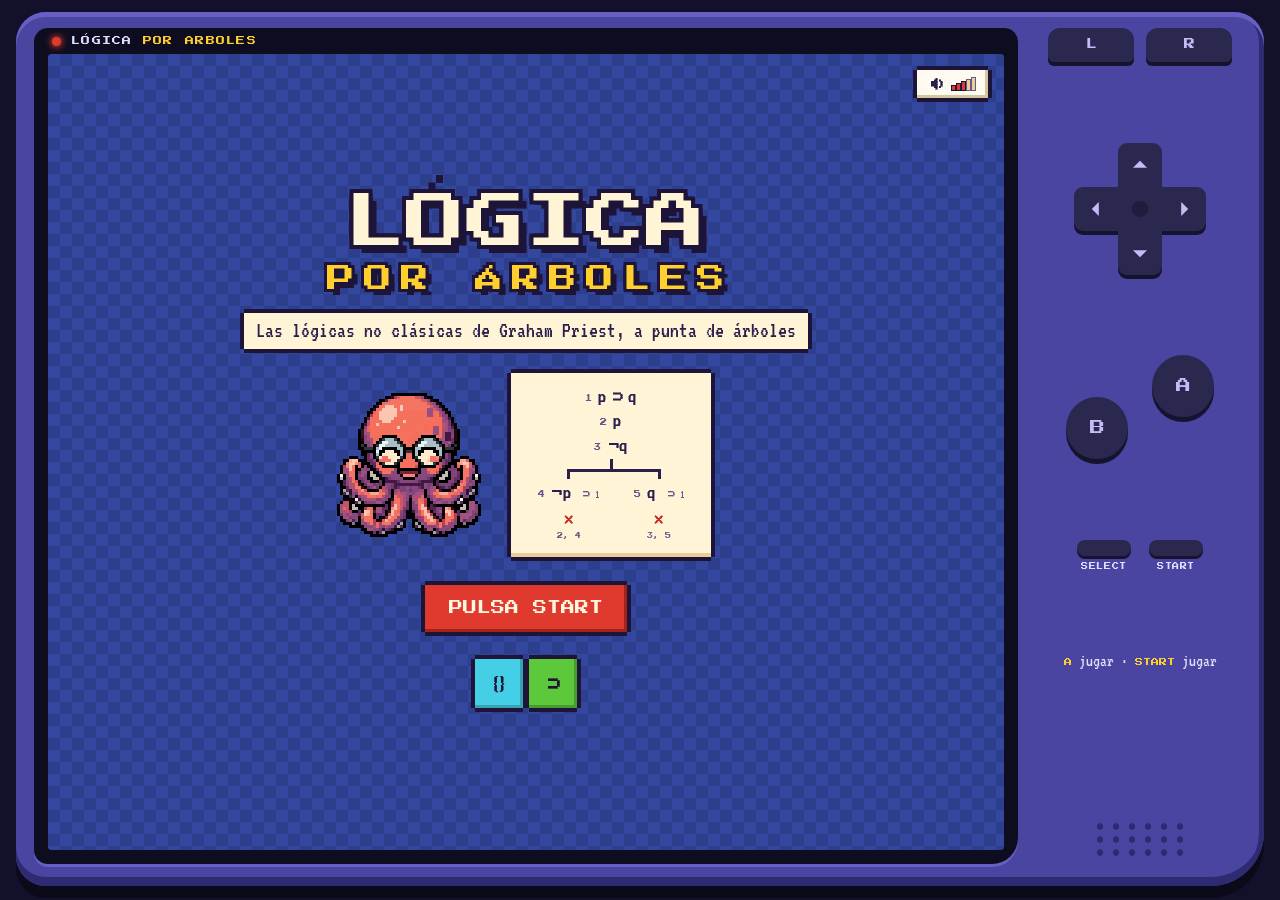
==== Logica por Arboles.html @ b4cbd08e "Lógica por Árboles: motor de árboles, interfaz, Ramón y capítulos 0–1 Co-Authored-By: Claude Opus 5." ====
<!doctype html>
<html lang="es">
<head>
<meta charset="utf-8">
<meta name="viewport" content="width=device-width, initial-scale=1, viewport-fit=cover">
<title>Lógica por Árboles</title>
<style>
@font-face { font-family: 'Jersey 20'; font-style: normal; font-weight: 400; font-display: block; src: url([data-uri]) format('woff2'); }
@font-face { font-family: 'VT323'; font-style: normal; font-weight: 400; font-display: block; src: url([data-uri]) format('woff2'); }
@font-face { font-family: 'Press Start 2P'; font-style: normal; font-weight: 400; font-display: block; src: url([data-uri]) format('woff2'); }

/* Trazado: una consola de bolsillo ocupa la ventana. La pantalla es un mosaico con paneles de
   trazo de 4 px; la hoja de Fitch es la escena y Minerva habla desde el cuadro de diálogo. */
:root {
  /* paleta inspirada en los RPG de GBA: contorno morado oscuro, cuadros crema, rojo, verde y amarillo vivos */
  --desk: #12102a; --shell: #4a45a0; --shell-hi: #6660c4; --shell-lo: #2f2b72; --shell-ink: #e2deff; --bezel: #0e0d1f;
  --key: #2b2850; --key-lo: #15132e; --key-ink: #c3bdf5;
  --bg: #33479e; --bg2: #2c3e8c;
  --bgw0: #2390a8; --bgw0b: #1e8097; --bgw1: #2f9950; --bgw1b: #288745; --bgw2: #1b7d6b; --bgw2b: #176e5e; --bgw3: #2a6fc4; --bgw3b: #2462ae;
  --bgw4: #6a47b8; --bgw4b: #5d3da4; --bgw5: #c2702a; --bgw5b: #ad6224; --bgw6: #7d2f52; --bgw6b: #6d2847;
  --bgw7: #a8477f; --bgw7b: #973e72; --bgw8: #23233f; --bgw8b: #1d1d36; --bgw9: #2e6f66; --bgw9b: #286259;
  --panel: #fff4d6; --panel-lo: #e8cf9a;
  --ink: #2a1f4d; --ink2: #66598a; --line: #1d1438;
  --btn: #fffaf0; --btn-lo: #d6c6a0;
  --pri: #e03a2f; --pri-lo: #a2231c; --pri-ink: #fff6e0;
  --hi: #ffcf2e; --hi-lo: #d99a00; --hi-ink: #2a1f4d; --star: #e89a00;
  --ok: #178a3e; --bad: #c92a26; --warn: #b96a00; --ext: #2f6fe0;
  --ok-bg: #5fd07a; --warn-bg: #ffc64a; --bad-bg: #ff7a6b;
  --w0: #45cfe6; --w1: #5cc83c; --w2: #1fb89a; --w3: #4d95ff; --w4: #ad6cf5; --w5: #ff9a2e; --w6: #f2557a; --w7: #ff8fc7; --w8: #9aa3c7; --w9: #8ff5d9;
  --on-w: #1d1438; --wc: var(--w1);
  --ol: 0 -4px 0 0 var(--line), 0 4px 0 0 var(--line), -4px 0 0 0 var(--line), 4px 0 0 0 var(--line);
  --fd: 'Press Start 2P', 'Courier New', monospace;
  --fb: 'VT323', 'Courier New', monospace;
  --fs: 'Jersey 20', 'Trebuchet MS', 'Segoe UI', sans-serif;
  --logo: #fff4d6;
}
@media (prefers-color-scheme: dark) {
  :root:not([data-theme="light"]) {
  --desk: #07060f; --shell: #2b2866; --shell-hi: #3c3888; --shell-lo: #191742; --shell-ink: #c9c4f5; --bezel: #05050d;
  --key: #17152f; --key-lo: #08071a; --key-ink: #9d97dc;
  --bg: #1b2552; --bg2: #182048;
  --bgw0: #175d6e; --bgw0b: #14505f; --bgw1: #1c5c34; --bgw1b: #184f2c; --bgw2: #124d44; --bgw2b: #0f423a; --bgw3: #1a4480; --bgw3b: #163a70;
  --bgw4: #40287a; --bgw4b: #37226a; --bgw5: #7a4418; --bgw5b: #6a3a14; --bgw6: #4d1a34; --bgw6b: #42162c;
  --bgw7: #5e2748; --bgw7b: #52213f; --bgw8: #14142a; --bgw8b: #101023; --bgw9: #1a423d; --bgw9b: #163935;
  --panel: #27306e; --panel-lo: #1c2354;
  --ink: #fff6e0; --ink2: #b7b9e8; --line: #0b0920;
  --btn: #3a4590; --btn-lo: #2a3372;
  --pri-lo: #8f1d17;
  --hi-lo: #b98400; --star: #ffcf2e;
  --ok: #62e088; --bad: #ff8b80; --warn: #ffc85e; --ext: #86aaff;
  color-scheme: dark;
  }
}
:root[data-theme="dark"] {
  --desk: #07060f; --shell: #2b2866; --shell-hi: #3c3888; --shell-lo: #191742; --shell-ink: #c9c4f5; --bezel: #05050d;
  --key: #17152f; --key-lo: #08071a; --key-ink: #9d97dc;
  --bg: #1b2552; --bg2: #182048;
  --bgw0: #175d6e; --bgw0b: #14505f; --bgw1: #1c5c34; --bgw1b: #184f2c; --bgw2: #124d44; --bgw2b: #0f423a; --bgw3: #1a4480; --bgw3b: #163a70;
  --bgw4: #40287a; --bgw4b: #37226a; --bgw5: #7a4418; --bgw5b: #6a3a14; --bgw6: #4d1a34; --bgw6b: #42162c;
  --bgw7: #5e2748; --bgw7b: #52213f; --bgw8: #14142a; --bgw8b: #101023; --bgw9: #1a423d; --bgw9b: #163935;
  --panel: #27306e; --panel-lo: #1c2354;
  --ink: #fff6e0; --ink2: #b7b9e8; --line: #0b0920;
  --btn: #3a4590; --btn-lo: #2a3372;
  --pri-lo: #8f1d17;
  --hi-lo: #b98400; --star: #ffcf2e;
  --ok: #62e088; --bad: #ff8b80; --warn: #ffc85e; --ext: #86aaff;
  color-scheme: dark;
}
.screen.w0 { --bg: var(--bgw0); --bg2: var(--bgw0b); --bgimg: var(--img-w0); }
.screen.w1 { --bg: var(--bgw1); --bg2: var(--bgw1b); --bgimg: var(--img-w1); }
.screen.w2 { --bg: var(--bgw2); --bg2: var(--bgw2b); --bgimg: var(--img-w2); }
.screen.w3 { --bg: var(--bgw3); --bg2: var(--bgw3b); --bgimg: var(--img-w3); }
.screen.w4 { --bg: var(--bgw4); --bg2: var(--bgw4b); --bgimg: var(--img-w4); }
.screen.w5 { --bg: var(--bgw5); --bg2: var(--bgw5b); --bgimg: var(--img-w5); }
.screen.w6 { --bg: var(--bgw6); --bg2: var(--bgw6b); --bgimg: var(--img-w6); }
.screen.w7 { --bg: var(--bgw7); --bg2: var(--bgw7b); --bgimg: var(--img-w7); }
.screen.w8 { --bg: var(--bgw8); --bg2: var(--bgw8b); --bgimg: var(--img-w8); }
.screen.w9 { --bg: var(--bgw9); --bg2: var(--bgw9b); --bgimg: var(--img-w9); }
/* fondo de cada mundo (tools/fondos.py): la escena queda fija detrás del contenido, bajo un velo del color del mundo */
.screen.scr-world, .screen.scr-stage {
  --veil: color-mix(in srgb, var(--bg) 28%, transparent);
  background-image: linear-gradient(var(--veil), var(--veil)), var(--bgimg, none);
  background-size: cover; background-position: center; background-repeat: no-repeat; background-attachment: scroll;
  image-rendering: pixelated;
}

* { box-sizing: border-box; }
[hidden] { display: none !important; }
html { height: 100%; overscroll-behavior: none; -webkit-text-size-adjust: 100%; text-size-adjust: 100%; }
body {
  margin: 0; height: 100%; display: flex; align-items: center; justify-content: center;
  /* en el celular se respeta la muesca y la barra de gestos */
  padding: max(12px, env(safe-area-inset-top, 0px)) max(16px, env(safe-area-inset-right, 0px)) max(14px, env(safe-area-inset-bottom, 0px)) max(16px, env(safe-area-inset-left, 0px));
  overscroll-behavior: none; touch-action: manipulation; -webkit-tap-highlight-color: transparent;
  -webkit-user-select: none; user-select: none; -webkit-touch-callout: none;
  background: var(--desk); color: var(--ink);
  font-family: var(--fb); font-size: 22px; line-height: 1.15;
}
button { font: inherit; color: inherit; }
b, strong, h3, .btn, .rbtn, .key, .chip, .fm, .stitle, .tot, .vbtn, .vchip, .wbadge { font-family: var(--fs); font-weight: 400; }
b, strong, .stitle { font-size: .93em; }
p { margin: 0; }
:focus-visible { outline: 3px solid var(--ext); outline-offset: 4px; }

/* ---------- consola: pantalla a la izquierda, mando a la derecha ---------- */
.gba {
  width: 100%; max-width: 1320px; height: 100%; max-height: 880px;
  display: grid; grid-template-columns: minmax(0, 1fr) 236px; gap: 4px;
  padding: 16px 6px 22px 18px; background: var(--shell);
  border-radius: 30px 30px 54px 30px;
  box-shadow: inset 0 5px 0 0 var(--shell-hi), inset 0 -9px 0 0 var(--shell-lo), inset -5px 0 0 0 var(--shell-lo), 0 12px 0 0 rgba(0, 0, 0, .4);
}
.bezel {
  position: relative; min-width: 0; min-height: 0; display: flex; flex-direction: column;
  padding: 26px 14px 14px; background: var(--bezel); border-radius: 14px 14px 26px 14px;
  box-shadow: 0 3px 0 0 var(--shell-hi);
}
.btop { position: absolute; top: 8px; left: 18px; right: 18px; display: flex; align-items: center; gap: 10px; color: var(--shell-ink); }
.led { width: 9px; height: 9px; border-radius: 50%; background: var(--pri); box-shadow: 0 0 6px 1px var(--pri); }
.brand { font-family: var(--fd); font-size: 9px; letter-spacing: .14em; }
.brand b { font-family: inherit; font-size: 1em; color: var(--hi); }
.screen {
  flex: 1; min-width: 0; min-height: 0; overflow-y: auto; overflow-x: hidden; padding: 12px; border-radius: 3px;
  position: relative;
  scrollbar-width: thin; scrollbar-color: var(--line) transparent;
  background-color: var(--bg);
  background-image: linear-gradient(45deg, var(--bg2) 25%, transparent 25%, transparent 75%, var(--bg2) 75%),
    linear-gradient(45deg, var(--bg2) 25%, transparent 25%, transparent 75%, var(--bg2) 75%);
  background-size: 24px 24px; background-position: 0 0, 12px 12px; background-attachment: local;
}
/* .fit envuelve cada pantalla: se encoge lo justo para caber en el alto disponible */
.fit { position: relative; display: flex; flex-direction: column; gap: 8px; transform-origin: 0 0; }
.fit > * { flex-shrink: 0; }

.pad { display: flex; flex-direction: column; align-items: center; justify-content: space-between; gap: 8px; padding: 0 8px 4px; color: var(--shell-ink); min-height: 0; }
.pad button { border: 0; padding: 0; cursor: pointer; background: var(--key); color: var(--key-ink); font-family: var(--fd); -webkit-tap-highlight-color: transparent; touch-action: manipulation; }
.pad button:active, .pad button.pressed { transform: translateY(3px); box-shadow: none; }
.shoulders { display: flex; gap: 12px; }
.sh { width: 86px; height: 34px; border-radius: 12px 12px 6px 6px; font-size: 11px; box-shadow: 0 4px 0 0 var(--key-lo); }
.dpad { position: relative; width: 132px; height: 132px; flex: none; filter: drop-shadow(0 4px 0 var(--key-lo)); }
.dpad::before { content: ''; position: absolute; left: 44px; top: 44px; width: 44px; height: 44px; background: var(--key); }
.dpad::after { content: ''; position: absolute; left: 58px; top: 58px; width: 16px; height: 16px; border-radius: 50%; background: var(--key-lo); opacity: .55; }
.dpad button { position: absolute; width: 44px; height: 44px; }
.dpad .up { left: 44px; top: 0; border-radius: 9px 9px 0 0; }
.dpad .down { left: 44px; top: 88px; border-radius: 0 0 9px 9px; }
.dpad .left { left: 0; top: 44px; border-radius: 9px 0 0 9px; }
.dpad .right { left: 88px; top: 44px; border-radius: 0 9px 9px 0; }
.dpad button::after { content: ''; position: absolute; left: 50%; top: 50%; border: 7px solid transparent; }
.dpad .up::after { border-bottom-color: var(--key-ink); transform: translate(-50%, -80%); }
.dpad .down::after { border-top-color: var(--key-ink); transform: translate(-50%, -20%); }
.dpad .left::after { border-right-color: var(--key-ink); transform: translate(-80%, -50%); }
.dpad .right::after { border-left-color: var(--key-ink); transform: translate(-20%, -50%); }
.dpad button:active, .dpad button.pressed { transform: none; filter: brightness(.75); }
.ab { position: relative; width: 156px; height: 104px; flex: none; }
.rb { position: absolute; width: 62px; height: 62px; border-radius: 50%; font-size: 15px; box-shadow: 0 5px 0 0 var(--key-lo); }
.rb.a { right: 4px; top: 0; }
.rb.b { left: 4px; bottom: 0; }
.ss { display: flex; gap: 18px; font-family: var(--fd); font-size: 7px; letter-spacing: .08em; }
.ss span { display: flex; flex-direction: column; align-items: center; gap: 7px; }
.ss button { width: 54px; height: 16px; border-radius: 8px; box-shadow: 0 3px 0 0 var(--key-lo); }
.legend { min-height: 5.2em; font-size: 17px; line-height: 1.15; text-align: center; text-wrap: balance; }
.legend b { font-family: var(--fd); font-size: 8px; font-weight: 400; color: var(--hi); }
.speaker { width: 96px; height: 40px; flex: none; background-image: radial-gradient(circle, var(--shell-lo) 3px, transparent 3.5px); background-size: 16px 13px; background-position: 0 0; }
.padf { outline: 4px solid var(--hi) !important; outline-offset: 2px; position: relative; z-index: 2; animation: padf .6s steps(2) infinite; }
@keyframes padf { 50% { outline-color: var(--pri); } }

/* ---------- piezas ---------- */
.panel { background: var(--panel); margin: 4px; padding: 12px 14px; box-shadow: var(--ol), inset 0 -4px 0 0 var(--panel-lo); }
.btn {
  display: inline-flex; align-items: center; justify-content: center; gap: .45em;
  border: 0; margin: 4px; padding: .5em .9em; background: var(--btn); color: var(--ink);
  line-height: 1.1; cursor: pointer;
  box-shadow: var(--ol), inset -3px -3px 0 0 var(--btn-lo);
}
.btn:active:not(:disabled) { transform: translateY(2px); box-shadow: var(--ol), inset 3px 3px 0 0 var(--btn-lo); }
.btn:disabled { opacity: .45; cursor: default; }
.btn.pri { background: var(--pri); color: var(--pri-ink); --btn-lo: var(--pri-lo); }
.btn.sm { font-size: .85em; padding: .42em .7em; }
.btn.big { font-family: var(--fd); font-size: 14px; padding: 16px 24px; }
.mlabel { font-family: var(--fd); font-size: 9px; letter-spacing: .08em; color: var(--ink2); margin: 6px 4px 2px; }
.cap { font-size: .82em; color: var(--ink2); }
.g { height: .6em; fill: currentColor; stroke: currentColor; stroke-width: .34; overflow: visible; vertical-align: baseline; margin: 0 .07em; flex: none; }
.g.op { margin: 0 .34em; }
.fm { letter-spacing: .03em; white-space: nowrap; }
b, strong { word-spacing: .14em; }
.owl { display: block; flex: none; animation: bob 1.2s steps(2) infinite; }
.owl image { image-rendering: crisp-edges; image-rendering: pixelated; }
.owl .blk { visibility: hidden; animation: blk 4.4s steps(1) infinite; }
.owl .bk { visibility: hidden; }
.owl.talk .bk { animation: bk .24s steps(1) infinite; }
.owl .spk { animation: blink .7s steps(1) infinite; }
.owl.m-happy { animation: hop .52s steps(2) infinite; }
.owl.m-think { animation: tilt 2.2s steps(2) infinite; }
.owl.m-brave { animation: bob .6s steps(2) infinite; }
.owl.m-sad { animation: bob 2s steps(2) infinite; }
.owl.m-sad.fresh { animation: shake .4s steps(4) 2, bob 2s steps(2) .8s infinite; }
@keyframes blk { 0%, 93% { visibility: hidden; } 94%, 100% { visibility: visible; } }
@keyframes bk { 0% { visibility: visible; } 50% { visibility: hidden; } }
@keyframes hop { 50% { transform: translateY(-6px); } }
@keyframes tilt { 50% { transform: rotate(-5deg); } }
@keyframes shake { 25% { transform: translateX(-4px); } 75% { transform: translateX(4px); } }
.btn.snd.off .g { opacity: .45; }
.vb { display: inline-flex; align-items: flex-end; gap: 2px; height: 12px; }
.vb i { width: 3px; background: var(--panel-lo); box-shadow: 0 0 0 1px var(--ink2); }
.vb i:nth-child(1) { height: 4px; } .vb i:nth-child(2) { height: 6px; } .vb i:nth-child(3) { height: 8px; } .vb i:nth-child(4) { height: 10px; } .vb i:nth-child(5) { height: 12px; }
.vb i.on { background: var(--pri); box-shadow: 0 0 0 1px var(--line); }
.snddlg { width: min(420px, 100%); gap: 10px; }
.vol { display: flex; align-items: center; gap: 6px; }
.vol b { width: 4.6em; margin-left: 4px; }
.vol .btn { min-width: 2.4em; font-size: 1.1em; }
.vmeter { flex: 1; display: flex; justify-content: center; align-items: flex-end; gap: 6px; }
.vmeter i { width: 16px; background: var(--panel-lo); box-shadow: 0 0 0 3px var(--line); }
.vmeter i:nth-child(1) { height: 10px; } .vmeter i:nth-child(2) { height: 15px; } .vmeter i:nth-child(3) { height: 20px; } .vmeter i:nth-child(4) { height: 25px; } .vmeter i:nth-child(5) { height: 30px; }
.vmeter i.on { background: var(--hi); }
.title { position: relative; }
.lng { gap: 0; padding: .3em .35em; }
.lng b { font-family: var(--fd); font-size: 10px; padding: 5px 6px 4px; color: var(--ink2); }
.lng b.on { background: var(--ink); color: var(--panel); }
.tsnd { position: absolute; top: 0; right: 0; display: flex; }
.winowl { margin-bottom: -4px; }
@keyframes bob { 50% { transform: translateY(-3px); } }
@keyframes blink { 50% { opacity: .25; } }
.blink { animation: blink 1.1s steps(1) infinite; }
.stars { display: inline-flex; gap: 2px; font-size: 1.05em; }
.stars i { color: var(--panel-lo); }
.stars i.on { color: var(--star); }
.done { color: var(--ok); }

.hud { display: flex; align-items: center; gap: 8px; margin: 4px; padding: 4px 6px; background: var(--panel); box-shadow: var(--ol); }
.hud-t { flex: 1; min-width: 0; text-align: center; }
.hud h1 { margin: 0; font-family: var(--fd); font-size: 12px; line-height: 1.5; font-weight: 400; text-wrap: balance; }
.hud-s { display: block; font-size: .78em; color: var(--ink2); }
.hud-r { display: flex; align-items: center; gap: 4px; }
.tot { color: var(--star); white-space: nowrap; }

.dialog {
  display: flex; gap: 12px; align-items: flex-start; margin: 4px; padding: 12px 14px;
  background: var(--panel); box-shadow: var(--ol), inset 0 0 0 3px var(--wc);
}
.dialog .who { flex: none; display: flex; flex-direction: column; align-items: center; gap: 6px; font-family: var(--fd); font-size: 7px; color: var(--ink2); }
.dialog .say { flex: 1; min-width: 0; }
.dialog.err { box-shadow: var(--ol), inset 0 0 0 3px var(--bad); }
.dialog.hint { box-shadow: var(--ol), inset 0 0 0 3px var(--hi-lo); }
.dialog.ok { box-shadow: var(--ol), inset 0 0 0 3px var(--ok); }
.dialog.big { min-height: 5.4em; font-size: 1.06em; }
.dialog.small { font-size: .95em; min-height: 4.4em; padding: 9px 12px; }
.twh { visibility: hidden; }
.tww { white-space: nowrap; }

/* ---------- portada ---------- */
.title { flex: 1; display: flex; flex-direction: column; align-items: center; justify-content: center; gap: 20px; text-align: center; padding-block: 16px; }
.logo { display: flex; flex-direction: column; align-items: center; gap: 12px; font-family: var(--fd); line-height: 1; }
.l1 {
  font-size: clamp(28px, 7.4vw, 60px); color: var(--logo);
  text-shadow: 4px 0 var(--line), -4px 0 var(--line), 0 4px var(--line), 0 -4px var(--line), 4px 4px var(--line), -4px -4px var(--line), 4px -4px var(--line), -4px 4px var(--line), 8px 8px 0 var(--line);
}
.l2 {
  font-size: clamp(14px, 3.8vw, 28px); letter-spacing: .32em; margin-right: -.32em; color: var(--hi);
  text-shadow: 3px 0 var(--line), -3px 0 var(--line), 0 3px var(--line), 0 -3px var(--line), 3px 3px var(--line), -3px -3px var(--line), 3px -3px var(--line), -3px 3px var(--line), 6px 6px 0 var(--line);
}
.tag { background: var(--panel); padding: 5px 12px; box-shadow: var(--ol); }
.hero { display: flex; align-items: center; justify-content: center; gap: 26px; flex-wrap: wrap; }
.hero-proof.sheet { font-size: 20px; background: var(--panel); box-shadow: var(--ol), inset 0 -4px 0 0 var(--panel-lo); padding: 10px 6px 12px; text-align: left; }
.strip { display: flex; flex-wrap: wrap; justify-content: center; gap: 0; }
.strip .wbadge { font-size: 1em; min-width: 2.2em; height: 2.2em; margin: 3px; }   /* diez mundos en una fila */
.wbadge {
  display: inline-flex; align-items: center; justify-content: center; min-width: 2.5em; height: 2.5em; padding: 0 .35em; margin: 4px;
  background: var(--wc); color: var(--on-w); font-size: 1.1em;   box-shadow: var(--ol), inset -3px -3px 0 0 rgba(0, 0, 0, .22);
}

/* ---------- mapa ---------- */
.map { flex: 1 0 auto; display: grid; grid-template-columns: repeat(auto-fit, minmax(244px, 1fr)); gap: 4px; }   /* llena el alto libre */
.wcard {
  display: grid; grid-template-columns: auto 1fr; grid-template-areas: "b i" "p p"; gap: 10px 12px; align-items: center;
  text-align: left; border: 0; margin: 4px; padding: 12px 12px 14px; background: var(--panel); cursor: pointer;
  box-shadow: var(--ol), inset 0 -4px 0 0 var(--panel-lo);
}
.wcard .wbadge { grid-area: b; font-size: 1.2em; }
.winfo { grid-area: i; display: flex; flex-direction: column; gap: 2px; min-width: 0; }
.wnum { font-family: var(--fd); font-size: 8px; letter-spacing: .1em; color: var(--ink2); }
.winfo b { font-size: 1.12em; line-height: 1.15; }
.wlogic { font-size: .85em; color: var(--ink2); }
.wprog { grid-area: p; display: flex; align-items: center; gap: 10px; font-size: .85em; min-height: 1.4em; }
.pbar { flex: 1; height: 10px; background: var(--panel-lo); box-shadow: 0 0 0 2px var(--line); }
.pbar i { display: block; height: 100%; background: var(--wc); }
.cnt { white-space: nowrap; color: var(--ink2); }
.wcard.locked { cursor: not-allowed; }
.wcard.locked .wbadge { background: var(--panel-lo); color: var(--ink2); }
.wcard.locked .winfo { opacity: .55; }
.wcard:active:not(.locked) { transform: translateY(2px); }
/* opciones: rótulo arriba, botones iguales en cuadrícula y la nota debajo */
.opts { display: flex; flex-direction: column; justify-content: center; gap: 4px; margin: 4px; }
.opts .mlabel { margin: 0 4px; }
.optgrid { display: grid; grid-template-columns: repeat(auto-fit, minmax(190px, 1fr)); }
.optgrid .btn { justify-content: center; text-align: center; }
.optnote { font-size: .82em; color: var(--ink2); margin: 0 4px; }

/* ---------- lista de etapas ---------- */
.stages { list-style: none; margin: 0; padding: 0; display: grid; grid-template-columns: repeat(auto-fit, minmax(270px, 1fr)); gap: 0 6px; }
.stages li { min-width: 0; display: flex; }
.srow {
  flex: 1; min-width: 0; display: grid; grid-template-columns: 1.3em 1.6em minmax(0, 1fr) auto; align-items: center; gap: 7px;
  text-align: left; border: 0; margin: 4px; padding: 4px 8px 7px 4px; background: var(--panel); cursor: pointer;
  box-shadow: var(--ol), inset 0 -3px 0 0 var(--panel-lo);
}
.snum { font-family: var(--fd); font-size: 9px; color: var(--ink2); text-align: right; }
.stype { display: flex; align-items: center; justify-content: center; width: 1.6em; height: 1.6em; background: var(--wc); color: var(--on-w); }
.srow.tT .stype { background: var(--panel-lo); color: var(--ink); }
.stype .g.op { margin: 0; }
.stitle { min-width: 0; line-height: 1.15; }
.stitle small { font-family: var(--fd); font-size: 7px; margin-left: 6px; color: var(--ink2); vertical-align: middle; }
.srow .stars { font-size: .82em; }
.boss { font-family: var(--fd); font-style: normal; font-size: 7px; background: var(--pri); color: var(--pri-ink); padding: 3px 5px; vertical-align: middle; }
.srow.locked { cursor: not-allowed; }
.srow.locked > * { opacity: .45; }
.srow:active:not(.locked) { transform: translateY(2px); }

/* ---------- teoría ---------- */
.theory { flex: 1; display: flex; flex-direction: column; gap: 8px; }
.scene { flex: 1; min-height: 150px; display: flex; flex-direction: column; align-items: center; justify-content: center; padding: 18px 14px; overflow: hidden; }
.scene.empty { background: transparent; box-shadow: none; }
.scene .sheet { font-size: 24px; }
.tnav { display: flex; align-items: center; justify-content: space-between; gap: 8px; }
.pg { display: flex; justify-content: center; gap: 7px; flex-wrap: wrap; }
.pg i { width: 10px; height: 10px; background: var(--panel); box-shadow: 0 0 0 2px var(--line); }
.pg i.on { background: var(--pri); }
.pg i.past { background: var(--ink2); }
.tw, .kr-wrap { max-width: 100%; overflow-x: auto; }
.tbl { border-collapse: collapse; font-size: .95em; }
.tbl th { font-family: var(--fd); font-size: 8px; font-weight: 400; text-align: left; padding: 6px 12px 8px; color: var(--ink2); border-bottom: 3px solid var(--ink); }
.tbl td { padding: 6px 12px; border-bottom: 2px dotted var(--panel-lo); }
.tbl.tight th, .tbl.tight td { padding-inline: 5px; text-align: center; }   /* tablas de muchas columnas */
.tbl:not(.tt) th .fm { font-size: 2.1em; color: var(--ink); }   /* fórmulas en la cabecera: al tamaño del cuerpo */
.figrow { display: flex; flex-wrap: wrap; align-items: flex-start; justify-content: center; gap: 12px 36px; }
.kripke { position: relative; width: 310px; margin-inline: auto; }
.kripke svg { position: absolute; inset: 0; }
.kripke line { stroke: var(--ink); stroke-width: 3; }
.kripke path { fill: var(--ink); }
.world { position: absolute; width: 104px; height: 46px; display: flex; flex-direction: column; align-items: center; justify-content: center; gap: 3px;
  background: var(--btn); box-shadow: 0 0 0 3px var(--ink); font-size: .78em; line-height: 1.05; text-align: center; }
.world b { font-family: var(--fd); font-size: 7px; font-weight: 400; color: var(--ink2); }
.kr-wrap .cap { margin-top: 10px; text-align: center; font-size: .9em; color: var(--ink); }

/* ---------- hoja de Fitch ---------- */
.sheet { font-size: 24px; }
.sheet.panel { padding: 12px 8px 14px; min-height: 190px; min-width: 0; overflow: auto; scrollbar-width: thin; scrollbar-color: var(--line) transparent; }
.row { display: grid; grid-template-columns: 2em auto minmax(0, 1fr) auto; align-items: stretch; min-height: 1.72em; color: var(--ink); }
.row[data-act] { cursor: pointer; }
.ln { align-self: center; text-align: right; padding-right: 8px; font-family: var(--fd); font-size: 8px; color: var(--ink2); }
.bars { display: flex; }
.bar { width: 16px; border-left: 3px solid currentColor; }
.bar.top { margin-top: 7px; }
.bar.foot { border-bottom: 3px solid currentColor; }
.fml { display: flex; align-items: center; justify-self: start; min-width: 3.4em; padding: 5px 16px 5px 0; white-space: nowrap; }
.fml.foot { border-bottom: 3px solid currentColor; }
.just { align-self: center; padding: 0 8px 0 14px; font-size: .76em; color: var(--ink2); white-space: nowrap; }
.just .g.op { margin: 0 .1em; }
@media (hover: hover) { .row[data-act]:hover { background: var(--panel-lo); } }
.row.sel, .row.sel:hover { background: var(--hi); color: var(--hi-ink); }
.row.sel .just, .row.sel .ln { color: var(--hi-ink); }
.row.dim > :not(.bars) { opacity: .4; }
.row.insub > :not(.bars) { opacity: .55; }
.row.sel > * { opacity: 1; }
.row.ext .fml { outline: 2px dashed var(--ext); outline-offset: -4px; padding-left: 8px; }
.row.new { animation: flash .8s steps(5); }
@keyframes flash { 0% { background: var(--hi); } 100% { background: transparent; } }
.row.cursor { min-height: 1.9em; }
.caret { display: inline-block; width: .5em; height: .95em; background: var(--pri); animation: blink 1s steps(1) infinite; }

/* ---------- reto ---------- */
.proof { flex: 1; display: flex; flex-direction: column; gap: 6px; }
.goal { display: flex; align-items: center; flex-wrap: wrap; gap: 8px 14px; padding: 9px 14px 12px; }
.gtag { font-family: var(--fd); font-size: 8px; padding: 5px 7px; background: var(--wc); color: var(--on-w); }
.seq { flex: 1; min-width: 0; font-size: 1.28em; overflow-x: auto; white-space: nowrap; }
.comma { margin-right: .1em; }
.sys { font-family: var(--fd); font-size: 8px; color: var(--ink2); }
.cols { display: grid; grid-template-columns: minmax(0, 1fr) 400px; gap: 6px; align-items: start; }
.main { display: flex; flex-direction: column; gap: 6px; min-width: 0; }
.side { display: flex; flex-direction: column; gap: 6px; min-width: 0; }
.pal { display: flex; flex-direction: column; gap: 2px; padding: 8px 10px 12px; }
.rules { display: grid; grid-template-columns: repeat(auto-fill, minmax(3.05em, 1fr)); }
.rbtn {
  display: inline-flex; align-items: center; justify-content: center; min-height: 2.2em;
  border: 0; margin: 4px; padding: .3em .2em; background: var(--btn); color: var(--ink); cursor: pointer;
  box-shadow: var(--ol), inset -3px -3px 0 0 var(--btn-lo);
}
.rbtn .g.op { margin: 0 .08em; }
.rbtn.lit { background: var(--hi); color: var(--hi-ink); --btn-lo: var(--hi-lo); }
.rbtn:active:not(:disabled) { transform: translateY(2px); }
.rbtn:disabled { opacity: .45; cursor: default; }
.rbtn.static { flex: none; min-width: 3.6em; cursor: default; }
.acts { display: flex; flex-wrap: wrap; }
.tools { margin-top: 4px; padding-top: 4px; border-top: 3px dotted var(--panel-lo); }
.tools .btn.sm { padding: .42em .5em; }

/* ---------- modelos ---------- */
.model { min-width: 0; }
.vals { display: flex; flex-wrap: wrap; gap: 4px 26px; }
.vrow { display: flex; align-items: center; gap: 8px; font-size: 1.2em; }
.seg { display: flex; }
.vbtn { width: 2.1em; height: 2.1em; border: 0; margin: 4px; background: var(--btn); color: var(--ink); cursor: pointer; box-shadow: var(--ol), inset -3px -3px 0 0 var(--btn-lo); }
.vbtn.on.v2, .vchip.v2 { background: var(--ok-bg); color: var(--on-w); }
.vbtn.on.v1, .vchip.v1 { background: var(--warn-bg); color: var(--on-w); }
.vbtn.on.v0, .vchip.v0 { background: var(--bad-bg); color: var(--on-w); }
.vbtn.on { box-shadow: var(--ol), inset 3px 3px 0 0 rgba(0, 0, 0, .2); }
.vchip { display: inline-block; min-width: 1.9em; padding: 1px 6px; text-align: center; }
.vt td { font-size: 1.05em; }
.lab { font-family: var(--fd); font-size: 7px !important; color: var(--ink2); }
.want { font-size: .82em !important; white-space: nowrap; }
.want.good { color: var(--ok); }
.want.no { color: var(--bad); }
.want span { margin-left: .4em; }

.tt { margin-inline: auto; }
.tt th, .tt td { text-align: center; padding: 3px 10px; }
.tt th { font-family: var(--fs); font-size: 1em; color: var(--ink); padding-bottom: 8px; white-space: nowrap; }
.tt td { border-bottom: 0; }
.tt .fc { border-left: 3px dotted var(--panel-lo); }
.tv { font-family: var(--fs); }
.tv.v0 { color: var(--ink2); }
.tcell {
  width: 2.3em; height: 2em; border: 0; margin: 4px; font-family: var(--fs); cursor: pointer;
  background: var(--btn); color: var(--ink); box-shadow: var(--ol), inset -3px -3px 0 0 var(--btn-lo);
}
.tcell.empty { color: var(--ink2); }
.tcell.good { background: var(--ok-bg); color: var(--on-w); cursor: default; }
.tcell.bad { background: var(--bad-bg); color: var(--on-w); }
.tcell:active:not(:disabled) { transform: translateY(2px); }

.gn { display: flex; flex-direction: column; gap: 4px; }
.gtab { margin-inline: auto; }
.gtab td { text-align: center; padding: 3px 9px; font-family: var(--fs); border-bottom: 0; }
.gtab tr:first-child td { border-bottom: 3px solid var(--ink); }
.gslots, .gpal { display: flex; flex-wrap: wrap; justify-content: center; align-items: stretch; }
.gslot {
  display: flex; flex-direction: column; align-items: center; justify-content: center; gap: 6px; min-width: 3.4em;
  border: 0; margin: 4px; padding: 8px 8px 10px; font-family: var(--fs); font-size: 1.15em; cursor: pointer;
  background: var(--btn); color: var(--ink); box-shadow: var(--ol), inset -3px -3px 0 0 var(--btn-lo);
}
.gslot.cur { background: var(--hi); color: var(--hi-ink); --btn-lo: var(--hi-lo); }
.gslot.good { background: var(--ok-bg); color: var(--on-w); }
.gslot.bad { background: var(--bad-bg); color: var(--on-w); }
.gslot sup, .seq sup, .say sup { font-size: .7em; }
.gtop, .gbot { min-height: 1.1em; }

/* ---------- preguntas ---------- */
.quiz { width: 100%; max-width: 740px; margin-inline: auto; display: flex; flex-direction: column; gap: 8px; }
.qopts { display: flex; flex-direction: column; }
.qopt { justify-content: flex-start; text-align: left; padding: .7em 1em; }
.qopt.right:disabled { opacity: 1; background: var(--ok-bg); color: var(--on-w); --btn-lo: rgba(0, 0, 0, .12); }
.qopt.wrong { text-decoration: line-through; }
.why b { color: var(--ok); }
.why.bad b { color: var(--bad); }

/* ---------- ventanas ---------- */
#modal { position: absolute; inset: 26px 14px 14px; border-radius: 3px; z-index: 10; display: flex; align-items: center; justify-content: center; padding: 16px; overflow: auto; background: rgba(10, 8, 30, .72); }
.mbox { box-shadow: var(--ol), 0 0 0 7px var(--wc), inset 0 -4px 0 0 var(--panel-lo); width: min(560px, 100%); max-height: calc(100% - 12px); overflow: auto; padding: 16px 18px 18px; display: flex; flex-direction: column; gap: 6px; color: var(--ink); }
.mbox h3 { margin: 0 4px; font-size: 1.15em; line-height: 1.2; text-wrap: balance; }
.mbox h3 .g.op { margin: 0 .08em; }
.chips, .krow { display: flex; flex-wrap: wrap; }
.chip, .key {
  display: inline-flex; align-items: center; justify-content: center; gap: .3em;
  border: 0; margin: 4px; background: var(--btn); color: var(--ink); cursor: pointer;
  box-shadow: var(--ol), inset -3px -3px 0 0 var(--btn-lo);
}
.chip { padding: .4em .7em; font-size: 1.05em; }
.key { min-width: 2.3em; height: 2.3em; padding: 0 .5em; font-size: 1.05em; }
.key.term { background: var(--panel-lo); }
.key.wide { font-size: .85em; }
.chip:active, .key:active { transform: translateY(2px); }
.fdisp { min-height: 2.5em; margin: 4px; padding: 8px 10px; display: flex; align-items: center; overflow-x: auto; white-space: nowrap; background: var(--btn); box-shadow: var(--ol); font-size: 1.25em; }
.fstat { min-height: 1.4em; margin-inline: 4px; font-size: .85em; color: var(--ink2); }
.fstat.good { color: var(--ok); }
.fstat.no { color: var(--bad); }
.mrow { display: flex; flex-wrap: wrap; justify-content: flex-end; margin-top: 6px; }
.choices { display: flex; flex-direction: column; }
.chopt { justify-content: flex-start; font-size: 1.15em; padding: .55em .9em; }
.book { display: flex; flex-direction: column; gap: 10px; margin-top: 6px; }
.brow { display: flex; gap: 12px; align-items: flex-start; }
.brow b { line-height: 1.15; }
.brow small { color: var(--ink2); }
.win { align-items: center; text-align: center; gap: 10px; }
.qed { font-family: var(--fd); font-size: 28px; color: var(--pri); margin-top: 2px; text-shadow: 3px 0 var(--line), -3px 0 var(--line), 0 3px var(--line), 0 -3px var(--line), 3px 3px var(--line), -3px -3px var(--line), 3px -3px var(--line), -3px 3px var(--line), 6px 6px 0 var(--line); }
.bigstars { font-size: 2.3em; line-height: 1; }
.bigstars i.on { animation: pop .45s steps(3) both; }
.bigstars i:nth-child(2) { animation-delay: .15s; }
.bigstars i:nth-child(3) { animation-delay: .3s; }
@keyframes pop { 0% { transform: scale(0); } 70% { transform: scale(1.35); } 100% { transform: scale(1); } }
.detail { color: var(--ink2); }
.outro { max-width: 46ch; }
.win .mrow { justify-content: center; }

/* la disposición depende del ancho útil de la pantalla (lo calcula fit() en ui.js) */
.fit.narrow .cols { grid-template-columns: minmax(0, 1fr); }
.fit.narrow .opts { padding-block: 6px 8px; gap: 1px; }
.fit.tiny .hud .btn span { display: none; }
.fit.tiny .hero-owl .owl { width: 96px; height: 96px; }
.fit.tiny .dialog.big .who span { display: none; }
.fit.tiny .just { padding-left: 8px; }
/* ventana estrecha o celular en vertical: el mando pasa debajo de la pantalla */
@media (max-width: 860px) and (min-height: 521px) {
  body { font-size: 20px; padding: max(8px, env(safe-area-inset-top, 0px)) max(16px, env(safe-area-inset-right, 0px)) max(8px, env(safe-area-inset-bottom, 0px)) max(16px, env(safe-area-inset-left, 0px)); }
  .gba { grid-template-columns: minmax(0, 1fr); grid-template-rows: minmax(0, 1fr) auto; max-height: none; padding: 10px 10px 16px; border-radius: 18px 18px 30px 30px; }
  .bezel { padding: 22px 6px 6px; border-radius: 10px; }
  #modal { inset: 22px 6px 6px; }
  .btop { top: 6px; }
  .screen { padding: 8px; }
  .pad { display: grid; grid-template-columns: auto 1fr auto; grid-template-areas: "dpad sh ab" "dpad ss ab"; align-items: center; justify-items: center; gap: 4px 8px; padding: 6px 2px 0; }
  .shoulders { grid-area: sh; gap: 8px; }
  .sh { width: 56px; height: 28px; }
  .dpad { grid-area: dpad; width: 108px; height: 108px; }
  .dpad::before { left: 36px; top: 36px; width: 36px; height: 36px; }
  .dpad::after { left: 46px; top: 46px; }
  .dpad button { width: 36px; height: 36px; }
  .dpad .up, .dpad .down { left: 36px; }
  .dpad .down { top: 72px; }
  .dpad .left, .dpad .right { top: 36px; }
  .dpad .right { left: 72px; }
  .ab { grid-area: ab; width: 124px; height: 92px; }
  .rb { width: 54px; height: 54px; }
  .ss { grid-area: ss; gap: 10px; }
  .ss button { width: 44px; }
  .legend, .speaker { display: none; }
}
/* celular en vertical: menos marco para ganar pantalla */
@media (max-width: 520px) and (min-height: 521px) {
  body { padding: max(4px, env(safe-area-inset-top, 0px)) max(16px, env(safe-area-inset-right, 0px)) max(4px, env(safe-area-inset-bottom, 0px)) max(16px, env(safe-area-inset-left, 0px)); padding-inline: max(4px, env(safe-area-inset-left, 0px)) max(4px, env(safe-area-inset-right, 0px)); }
  .gba { padding: 7px 7px 12px; border-radius: 14px 14px 24px 24px; }
  .bezel { padding: 20px 4px 4px; border-radius: 8px; }
  #modal { inset: 20px 4px 4px; padding: 8px; }
  .screen { padding: 6px; }
  .mbox { padding: 12px 12px 14px; }
  .pad { gap: 4px 6px; padding: 6px 0 0; }
  .shoulders { gap: 6px; }
  .sh { width: 48px; }
  .dpad { width: 96px; height: 96px; }
  .dpad::before { left: 32px; top: 32px; width: 32px; height: 32px; }
  .dpad::after { left: 40px; top: 40px; }
  .dpad button { width: 32px; height: 32px; }
  .dpad .up, .dpad .down { left: 32px; }
  .dpad .down { top: 64px; }
  .dpad .left, .dpad .right { top: 32px; }
  .dpad .right { left: 64px; }
  .ab { width: 110px; height: 84px; }
  .rb { width: 50px; height: 50px; }
  .ss { gap: 6px; }
  .ss button { width: 40px; }
}
@media (max-height: 620px) and (min-width: 861px) {
  .speaker { display: none; }
  .legend { font-size: 15px; min-height: 0; }
  .dpad { transform: scale(.86); margin-block: -8px; }
  .ab { transform: scale(.86); margin-block: -6px; }
}
/* celular apaisado (o ventana muy baja): mando a la derecha, compacto */
@media (max-height: 520px) {
  body { font-size: 20px; padding: max(4px, env(safe-area-inset-top, 0px)) max(8px, env(safe-area-inset-right, 0px)) max(4px, env(safe-area-inset-bottom, 0px)) max(8px, env(safe-area-inset-left, 0px)); }
  .gba { grid-template-columns: minmax(0, 1fr) 150px; gap: 2px; padding: 6px 2px 10px 8px; border-radius: 16px 16px 26px 16px; }
  .bezel { padding: 18px 5px 5px; border-radius: 8px; }
  #modal { inset: 18px 5px 5px; padding: 6px; }
  .btop { top: 4px; }
  .brand { font-size: 7px; }
  .screen { padding: 6px; }
  .pad { padding: 0 2px; gap: 2px; }
  .shoulders { gap: 6px; }
  .sh { width: 58px; height: 22px; font-size: 9px; }
  .dpad { width: 96px; height: 96px; transform: none; margin: 0; }
  .dpad::before { left: 32px; top: 32px; width: 32px; height: 32px; }
  .dpad::after { left: 40px; top: 40px; }
  .dpad button { width: 32px; height: 32px; }
  .dpad .up, .dpad .down { left: 32px; }
  .dpad .down { top: 64px; }
  .dpad .left, .dpad .right { top: 32px; }
  .dpad .right { left: 64px; }
  .ab { width: 116px; height: 78px; transform: none; margin: 0; }
  .rb { width: 50px; height: 50px; font-size: 13px; }
  .ss { gap: 8px; font-size: 6px; }
  .ss span { gap: 4px; }
  .ss button { width: 40px; height: 12px; }
  .legend, .speaker { display: none; }
  .mbox { padding: 10px 12px 12px; }
}
/* con el dedo no hay teclado ni puntero: sobran las ayudas de teclado */
@media (hover: none) { .kbd { display: none; } }
@media (prefers-reduced-motion: reduce) {
  .owl, .owl *, .blink, .caret, .row.new, .bigstars i.on, .padf { animation: none !important; }
}

.acc { position: relative; display: inline-block; }
.acc::before { content: ''; position: absolute; left: .5em; top: -.3em; width: .125em; height: .125em; background: var(--line); box-shadow: -.125em .125em 0 0 var(--line); }
.brand .acc::before { background: currentColor; box-shadow: -.125em .125em 0 0 currentColor; top: -.32em; }
.kbd { display: flex; flex-wrap: wrap; align-items: center; gap: 4px 12px; margin: 6px 4px 0; }
.kbd span { display: inline-flex; align-items: center; gap: 5px; }
kbd { font-family: var(--fb); font-size: 1em; padding: 0 6px; background: var(--panel-lo); color: var(--ink); }
.rn .g.op { margin: 0 .06em; }
.dialog.slim { min-height: 0; padding: 6px 12px; align-items: center; }
.lockmsg { white-space: normal; line-height: 1.1; }
/* ningún texto se sale de su caja: las palabras largas se parten con guion */
.winfo, .stitle, .say, .cap, .why, .outro, .detail, .optnote, .tbl td, .qopt { overflow-wrap: break-word; hyphens: auto; }
.winfo b { font-size: 1.06em; overflow-wrap: anywhere; }
.btn, .chip { max-width: 100%; }
/* ---------- motor de validez ---------- */
.sysset { display: flex; flex-wrap: wrap; }
.sysset .btn { margin: 3px; min-width: 2.7em; padding: .35em .6em; }
.sysset .btn.on { background: var(--wc); color: var(--on-w); --btn-lo: rgba(0, 0, 0, .22); }
.qm { color: var(--ink2); }
.vbuild .chips { min-height: 2.6em; align-items: center; }
.chip.vc i { display: inline-flex; margin-left: .35em; color: var(--bad); font-size: .75em; }
.chip.add { background: var(--panel-lo); color: var(--ink); font-size: .95em; }
.chip.ex { font-size: .95em; }
.chip.ex small { font-family: var(--fd); font-size: 7px; margin-left: .5em; color: var(--ink2); }
.vres { display: flex; flex-direction: column; gap: 4px; min-width: 0; }
.vres.good { box-shadow: var(--ol), inset 0 0 0 3px var(--ok); }
.vres.no { box-shadow: var(--ol), inset 0 0 0 3px var(--bad); }
.vres.unk { box-shadow: var(--ol), inset 0 0 0 3px var(--warn); }
.vverd { display: flex; align-items: center; gap: 8px; margin: 2px 4px; font-family: var(--fd); font-size: 11px; }
.vverd small { font-size: 8px; color: var(--ink2); }
.vres.good .vverd, .vcmp b.good { color: var(--ok); }
.vres.no .vverd, .vcmp b.no { color: var(--bad); }
.vres.unk .vverd { color: var(--warn); }
.vcmp { margin: 0 4px; }
.gats { display: flex; flex-wrap: wrap; gap: 4px 14px; margin: 4px; }
.gat { display: inline-flex; align-items: center; gap: 6px; }
.vtt tr.crit td { box-shadow: inset 0 3px 0 0 var(--ok), inset 0 -3px 0 0 var(--ok); }
.vtt tr.cex td { background: var(--bad-bg); box-shadow: none; }
.vtt .cc { box-shadow: inset 3px 0 0 0 var(--ink); }
.vtt td, .vtt th { text-align: center; padding-inline: 8px; }
.kmodel { position: relative; margin: 8px auto 4px; }
.kmodel svg { position: absolute; inset: 0; overflow: visible; }
.kmodel line { stroke: var(--ink); stroke-width: 3; }
.kmodel path { fill: var(--ink); }
.kmodel .world { font-size: .9em; }
.kmodel .world.root { box-shadow: 0 0 0 3px var(--ink), inset 0 0 0 3px var(--wc); }
.kmodel .world b { display: flex; align-items: center; font-size: 8px; }
.world em { display: inline-flex; margin-left: 6px; font-style: normal; font-size: 16px; color: var(--ink); }
.mis ul { list-style: none; margin: 2px 0 4px; padding: 0 4px; display: flex; flex-direction: column; gap: 7px; }
.mis li { display: flex; gap: 8px; align-items: flex-start; color: var(--ink2); line-height: 1.15; }
.mis li .g { flex: none; margin-top: .15em; }
.mis li.on { color: var(--ok); }
/* en el mapa, cada tarjeta deja ver a la derecha el fondo de su mundo */
.wcard:not(.locked) { background-image: linear-gradient(100deg, var(--panel) 50%, color-mix(in srgb, var(--panel) 30%, transparent) 78%), var(--bgimg, none); background-size: cover; background-position: center; image-rendering: pixelated; }

/* ---------- el árbol ---------- */
.treebox { overflow: auto; }
.treebox.small { font-size: 18px; max-height: 340px; margin: 4px 0; }
.tree { display: flex; justify-content: center; width: max-content; min-width: 100%; padding: 4px 8px 10px; }
.tseg { display: flex; flex-direction: column; align-items: center; }
.tn {
  position: relative; display: inline-flex; align-items: baseline; gap: .35em; margin: 1px 0; padding: 2px 8px 3px 4px;
  border: 0; background: transparent; color: var(--ink); white-space: nowrap; text-align: left; line-height: 1.15;
}
button.tn { cursor: pointer; }
@media (hover: hover) { button.tn:hover { background: var(--panel-lo); } }
.tn.sel, .tn.sel:hover { background: var(--hi); color: var(--hi-ink); }
.tn.new { animation: flash .9s steps(5); }
.tnum { font-family: var(--fd); font-size: 7px; color: var(--ink2); min-width: 1.6em; text-align: right; }
.tn.sel .tnum, .tn.sel .tj { color: var(--hi-ink); }
.tl { color: var(--ink2); }
.tn.sel .tl { color: var(--hi-ink); }
.tj { font-size: .68em; color: var(--ink2); margin-left: .4em; }
.tj .g.op { margin: 0 .05em; }
.tick { display: inline-flex; color: var(--ok); font-size: .8em; margin-left: .2em; }
.tn.used .tf { opacity: .62; }
.trel { font-family: var(--fs); }
.trel i { font-style: italic; margin: 0 .12em; }
.trel sub { font-size: .7em; }
.tkids { display: flex; align-items: flex-start; gap: 18px; margin-top: 10px; position: relative; }
.tbr { position: relative; display: flex; flex-direction: column; align-items: center; padding-top: 12px; }
/* conectores: una barra horizontal sobre las ramas y un trazo hacia cada una */
.tbr::before { content: ''; position: absolute; top: 0; left: -9px; right: -9px; border-top: 3px solid var(--ink); }
.tbr:first-child::before { left: 50%; }
.tbr:last-child::before { right: 50%; }
.tbr::after { content: ''; position: absolute; top: 0; left: calc(50% - 1.5px); height: 10px; border-left: 3px solid var(--ink); }
.tkids::before { content: ''; position: absolute; top: -10px; left: calc(50% - 1.5px); height: 10px; border-left: 3px solid var(--ink); }
.ttip { margin-top: 2px; min-width: 2em; padding: 0 6px; border: 0; background: transparent; font-family: var(--fs); font-size: 1.15em; color: var(--ink2); line-height: 1.2; }
button.ttip { cursor: pointer; }
button.ttip.sel { background: var(--hi); color: var(--hi-ink); }
.ttip.closed { color: var(--bad); font-size: 1.3em; display: flex; flex-direction: column; align-items: center; line-height: 1; }
.ttip.closed small { font-family: var(--fd); font-size: 6px; color: var(--ink2); margin-top: 2px; }
.ttip.openb { color: var(--ok); font-size: 1.3em; }
.tree.still .tn { padding-block: 1px; }
.hero-tree { font-size: 18px; padding: 8px 10px; }
.figtree { display: flex; flex-direction: column; align-items: center; gap: 6px; max-width: 100%; overflow: auto; font-size: 19px; }
.cmodel { display: flex; flex-direction: column; gap: 4px; }
.rulefig { display: flex; flex-wrap: wrap; justify-content: center; gap: 14px 38px; font-size: 1.15em; }
.rf { display: flex; flex-direction: column; align-items: center; gap: 2px; }
.rf-mid { font-family: var(--fs); color: var(--ink2); }
.rf-alts { display: flex; gap: 22px; }
.rf-alt { display: flex; flex-direction: column; align-items: center; }
.rf-top { display: flex; flex-direction: column; align-items: center; padding-bottom: 2px; border-bottom: 3px solid var(--ink); }
.rf small { max-width: 22ch; text-align: center; color: var(--ink2); font-size: .7em; }
.world.nn { box-shadow: 0 0 0 3px var(--ink); outline: 3px dashed var(--pri); outline-offset: -8px; }
.elab { position: absolute; transform: translate(-50%, -110%); font-size: .75em; background: var(--panel); padding: 0 3px; }
.world .la sub { font-size: .7em; }
.pal .acts .btn.lit { background: var(--hi); color: var(--hi-ink); --btn-lo: var(--hi-lo); }
.scene-owl .owl, .hero-owl .owl { image-rendering: pixelated; }

</style>
</head>
<body>
<div class="gba">
  <div class="bezel">
    <div class="btop"><span class="led"></span><span class="brand">L<span class="acc">O</span>GICA <b>POR ARBOLES</b></span></div>
    <main id="app" class="screen"></main>
    <div id="modal" hidden></div>
  </div>
  <aside class="pad" aria-label="Controles de la consola">
    <div class="shoulders">
      <button class="sh" data-pad="L" title="L (tecla A)">L</button>
      <button class="sh" data-pad="R" title="R (tecla S)">R</button>
    </div>
    <div class="dpad">
      <button class="up" data-pad="up" aria-label="Arriba"></button>
      <button class="left" data-pad="left" aria-label="Izquierda"></button>
      <button class="right" data-pad="right" aria-label="Derecha"></button>
      <button class="down" data-pad="down" aria-label="Abajo"></button>
    </div>
    <div class="ab">
      <button class="rb b" data-pad="B" title="B (tecla X)">B</button>
      <button class="rb a" data-pad="A" title="A (tecla Z)">A</button>
    </div>
    <div class="ss">
      <span><button data-pad="select" aria-label="Select" title="Select (Retroceso)"></button>SELECT</span>
      <span><button data-pad="start" aria-label="Start" title="Start (Intro)"></button>START</span>
    </div>
    <p class="legend" id="legend"></p>
    <div class="speaker" aria-hidden="true"></div>
  </aside>
</div>
<script>
/* Lógica Advance — sonido: efectos, voz del texto y música por secciones (sintetizada, estilo GBA) */
(function (root) {
'use strict';

let ac = null, master = null, bus = null, sfxBus = null, noise = null, timer = null;
const waves = {};
const opt = { sfx: true, music: true, mv: 0.15, sv: 1 };   // mv y sv: ganancia de música y de efectos
let want = null;   // canción pedida
let cur = null;    // canción sonando

const SEMI = { C: 0, 'C#': 1, Db: 1, D: 2, 'D#': 3, Eb: 3, E: 4, F: 5, 'F#': 6, Gb: 6, G: 7, 'G#': 8, Ab: 8, A: 9, 'A#': 10, Bb: 10, B: 11 };
const QUAL = { '': [0, 4, 7], m: [0, 3, 7], 7: [0, 4, 7, 10], M7: [0, 4, 7, 11], m7: [0, 3, 7, 10], 6: [0, 4, 7, 9] };
const hzOf = (semi, oct) => 440 * Math.pow(2, (semi + (oct - 4) * 12 - 9) / 12);
function noteHz(n) { const m = /^([A-G][#b]?)(\d)$/.exec(n); return hzOf(SEMI[m[1]], +m[2]); }
function chord(sym) { const m = /^([A-G][#b]?)(.*)$/.exec(sym); return { root: SEMI[m[1]], iv: QUAL[m[2]] }; }

/* Cada compás: [acorde, melodía en ocho corcheas]. «-» silencio, «_» alarga la nota anterior.
   arp: índices de las notas del acorde · bass: r raíz, f quinta, o octava · drums: k bombo, s caja, h charles */
const SONGS = {
  title: { bpm: 132, lead: 'p25', arp: '0 2 1 2 0 2 1 2', bass: 'r - r - f - r r', drums: 'k h s h k k s h',
    bars: [['C', 'C5 - E5 G5 C6 _ _ G5'], ['G', 'B5 _ A5 G5 D5 _ G5 _'], ['Am', 'A4 - C5 E5 A5 _ G5 E5'], ['F', 'F5 _ A5 _ C6 _ A5 _'],
      ['Dm', 'D5 - F5 A5 D6 _ C6 A5'], ['G', 'B5 _ D6 _ G5 _ B5 _'], ['F', 'A5 G5 F5 E5 F5 _ A5 _'], ['G', 'G5 _ B5 _ D6 _ _ -']] },
  map: { bpm: 138, lead: 'square', arp: 'x 1 x 2 x 1 x 2', bass: 'r - f - r - f -', drums: 'k - h - s - h -',
    bars: [['G', 'D5 - G5 - B5 A5 G5 -'], ['C', 'E5 - G5 - C6 B5 G5 -'], ['G', 'D5 G5 B5 D6 B5 _ G5 -'], ['D', 'A5 _ F#5 _ D5 _ - -'],
      ['Em', 'E5 - G5 - B5 A5 G5 -'], ['C', 'E5 G5 C6 _ B5 _ A5 _'], ['D', 'F#5 _ A5 _ D6 _ C6 _'], ['G', 'B5 _ G5 _ G5 _ - -']] },
  w0: { bpm: 108, lead: 'p25', arp: '0 1 2 1 0 1 2 1', bass: 'r - - - f - - -', drums: 'k - h - s - h -',
    bars: [['C', 'E5 _ G5 _ C6 _ G5 _'], ['Am', 'A5 _ E5 _ C5 _ E5 _'], ['F', 'F5 _ A5 _ C6 _ A5 F5'], ['G', 'G5 _ B5 _ D6 _ B5 _'],
      ['C', 'E5 G5 C6 _ E6 _ D6 C6'], ['Em', 'B5 _ G5 _ E5 _ G5 B5'], ['F', 'A5 _ C6 _ A5 G5 F5 _'], ['G', 'G5 _ _ D5 G5 _ - -']] },
  w1: { bpm: 116, lead: 'p25', arp: '0 1 2 3 2 1 2 1', bass: 'r - - - f - - -', drums: 'k - h - - - h -',
    bars: [['F', 'A5 _ C6 _ A5 F5 G5 A5'], ['Bb', 'Bb5 _ D6 _ Bb5 _ F5 _'], ['C', 'G5 _ E5 G5 C6 _ Bb5 _'], ['F', 'A5 _ _ F5 C5 _ F5 _'],
      ['Dm', 'D5 F5 A5 _ D6 _ C6 A5'], ['Bb', 'Bb5 _ A5 G5 F5 _ D5 _'], ['C', 'E5 _ G5 _ C6 Bb5 G5 E5'], ['F', 'F5 _ _ _ - - C5 -']] },
  w2: { bpm: 104, lead: 'triangle', lv: 0.085, arp: '0 2 1 2 0 2 1 2', bass: 'r - - r - - f -', drums: 'k - h - - - h h',
    bars: [['Dm', 'D5 _ F5 _ A5 _ G5 F5'], ['C', 'E5 _ G5 _ C5 _ E5 _'], ['Bb', 'D5 _ F5 _ Bb5 _ A5 G5'], ['A', 'A5 _ _ E5 C#5 _ E5 _'],
      ['Dm', 'D5 F5 A5 D6 _ _ C6 A5'], ['Gm', 'Bb5 _ G5 _ D5 _ G5 Bb5'], ['A', 'A5 _ C#6 _ E6 _ C#6 A5'], ['Dm', 'D6 _ _ A5 F5 _ D5 _']] },
  w3: { bpm: 92, lead: 'sine', lv: 0.085, arp: '0 1 2 3 2 1 0 1', arpW: 'triangle', av: 0.04, bass: 'r - - - - - f -', drums: '- - - - h - - -', echo: 0.4,
    bars: [['FM7', 'A5 _ _ C6 E6 _ _ C6'], ['Em7', 'B5 _ _ G5 D6 _ B5 _'], ['Dm7', 'A5 _ F5 _ C6 _ A5 _'], ['CM7', 'G5 _ _ E5 B5 _ _ -'],
      ['FM7', 'A5 C6 E6 _ _ C6 A5 _'], ['G6', 'B5 _ D6 _ E6 _ D6 B5'], ['Am7', 'C6 _ _ A5 G5 _ E5 _'], ['G', 'D5 _ G5 _ B5 _ _ -']] },
  w4: { bpm: 100, lead: 'square', lv: 0.042, arp: 'x 0 x 2 x 1 x 2', bass: 'r - r - f - r -', drums: 'k - s - k s s -',
    bars: [['Am', 'A4 - A4 C5 E5 _ A5 _'], ['F', 'F5 _ A5 _ C6 _ A5 F5'], ['G', 'G5 _ B5 _ D6 _ B5 G5'], ['E', 'E5 _ G#5 _ B5 _ _ -'],
      ['Am', 'A5 - A5 C6 E6 _ D6 C6'], ['Dm', 'D6 _ A5 _ F5 _ D5 _'], ['E', 'E5 G#5 B5 _ E6 _ D6 B5'], ['Am', 'A5 _ _ E5 A4 _ - -']] },
  w5: { bpm: 132, lead: 'p12', lv: 0.055, arp: 'x 0 x 1 x 2 x 1', bass: 'r - f - r - f -', drums: 'k h s h k h s s',
    bars: [['C', 'E5 - G5 - E5 - C5 -'], ['Am', 'E5 - A5 - E5 - C5 -'], ['F', 'F5 - A5 - C6 - A5 -'], ['G', 'B5 A5 G5 F#5 G5 - D5 -'],
      ['C', 'E5 G5 C6 - G5 - E5 -'], ['E', 'E5 G#5 B5 - G#5 - E5 -'], ['F', 'A5 - C6 - F6 - C6 A5'], ['G', 'G5 - B5 - D6 D6 - -']] },
  w6: { bpm: 84, lead: 'triangle', lv: 0.09, arp: '0 - - 2 - - 1 -', arpW: 'p12', bass: 'r - - - - - - r', drums: 'k - - - - - h -', echo: 0.45,
    bars: [['Em', 'E5 _ _ _ G5 _ B5 _'], ['F', 'A5 _ _ F5 _ _ C5 _'], ['Em', 'B4 _ E5 _ G5 _ _ F#5'], ['Dm', 'F5 _ _ D5 A4 _ _ -'],
      ['Em', 'E5 _ G5 _ B5 _ E6 _'], ['C', 'E6 _ C6 _ G5 _ E5 _'], ['Am', 'A5 _ _ E5 C5 _ A4 _'], ['B', 'B4 _ D#5 _ F#5 _ _ -']] },
  w7: { bpm: 108, lead: 'p25', arp: '0 1 2 1 0 1 2 1', bass: 'r - - - f - - -', drums: 'k - h - - h h -',
    bars: [['G', 'B5 _ D6 _ G5 _ B5 _'], ['Em', 'G5 _ B5 _ E5 _ G5 _'], ['C', 'E5 _ G5 _ C6 _ B5 A5'], ['D', 'A5 _ F#5 _ D5 _ A5 _'],
      ['G', 'B5 D6 G6 _ D6 _ B5 _'], ['Bm', 'F#5 _ B5 _ D6 _ B5 _'], ['C', 'E6 _ D6 C6 G5 _ E5 _'], ['D', 'F#5 _ A5 _ D6 _ _ -']] },
  w8: { bpm: 80, lead: 'triangle', lv: 0.09, arp: '0 - 2 - 1 - 2 -', arpW: 'p12', bass: 'r - - - - - r -', drums: 'k - - - - - h -', echo: 0.45,
    bars: [['Cm', 'C5 _ _ Eb5 G5 _ _ Eb5'], ['Ab', 'Ab5 _ _ Eb5 C5 _ Eb5 _'], ['Fm', 'F5 _ Ab5 _ C6 _ Ab5 _'], ['G', 'G5 _ _ B4 D5 _ G5 _'],
      ['Cm', 'C6 _ G5 _ Eb5 _ C5 _'], ['Eb', 'Eb5 _ G5 _ Bb5 _ G5 _'], ['Ab', 'Ab5 _ C6 _ Eb6 _ C6 _'], ['G', 'D6 _ B5 _ G5 _ _ -']] },
  w9: { bpm: 96, lead: 'p25', arp: '0 1 2 3 2 1 2 1', bass: 'r - - r - - f -', drums: 'k - h - s - h h', echo: 0.3,
    bars: [['Dm', 'D5 _ A5 _ F5 _ D6 _'], ['Bb', 'D6 _ Bb5 _ F5 _ Bb5 _'], ['F', 'C6 _ A5 _ F5 _ A5 _'], ['C', 'G5 _ E5 _ C5 _ E5 G5'],
      ['Dm', 'A5 _ D6 _ F6 _ E6 D6'], ['Gm', 'D6 _ Bb5 _ G5 _ Bb5 _'], ['A', 'C#6 _ A5 _ E5 _ A5 C#6'], ['Dm', 'D6 _ _ _ A5 _ D5 -']] },
  boss: { bpm: 152, lead: 'p25', arp: '0 2 1 2 0 2 1 2', bass: 'r r o r r r o r', drums: 'k h s h k k s h',
    bars: [['Am', 'A5 A5 - A5 C6 - A5 -'], ['Am', 'E6 - D6 C6 A5 - G5 -'], ['F', 'F5 F5 - F5 A5 - C6 -'], ['G', 'D6 - B5 G5 B5 - D6 -'],
      ['Am', 'A5 A5 - A5 C6 - E6 -'], ['Am', 'E6 D6 C6 B5 A5 - E5 -'], ['F', 'F5 A5 C6 F6 _ - C6 -'], ['E', 'E6 _ B5 _ G#5 _ B5 -']] }
};
/* versión tranquila de cada mundo, para la teoría y la lista de etapas */
for (let i = 0; i <= 9; i++) {
  const s = SONGS['w' + i];
  SONGS['w' + i + 'c'] = Object.assign({}, s, { bpm: Math.round(s.bpm * 0.82), lead: 'triangle', lv: 0.085, arpW: 'sine', av: 0.035, bass: 'r - - - f - - -', drums: null, echo: 0.38 });
}
Object.keys(SONGS).forEach(id => {
  const s = SONGS[id], steps = [];
  s.bars.forEach(([ch, mel]) => { const c = chord(ch); mel.split(' ').forEach((tok, i) => steps.push({ c, tok, i })); });
  const lead = [];
  for (let i = 0; i < steps.length; i++) {
    const tk = steps[i].tok;
    if (tk === '-' || tk === '_') continue;
    let len = 1;
    while (i + len < steps.length && steps[i + len].tok === '_') len++;
    lead[i] = { f: noteHz(tk), len };
  }
  s.c = { steps, lead, arp: s.arp.split(' '), bass: s.bass.split(' '), drums: s.drums ? s.drums.split(' ') : null };
});

function pulse(duty) {
  const n = 32, re = new Float32Array(n), im = new Float32Array(n);
  for (let k = 1; k < n; k++) re[k] = 2 / (k * Math.PI) * Math.sin(k * Math.PI * duty);
  return ac.createPeriodicWave(re, im);
}
function ctx() {
  if (ac) return ac;
  if (root.LA_NO_AUDIO) return null;   // capturas de video: sin audio en vivo
  const AC = window.AudioContext || window.webkitAudioContext;
  if (!AC) return null;
  ac = new AC();
  const comp = ac.createDynamicsCompressor();
  master = ac.createGain(); master.gain.value = 0.9;
  master.connect(comp); comp.connect(ac.destination);
  bus = ac.createGain(); bus.gain.value = opt.mv; bus.connect(master);
  sfxBus = ac.createGain(); sfxBus.gain.value = opt.sv; sfxBus.connect(master);
  waves.p25 = pulse(0.25); waves.p12 = pulse(0.125);
  const len = ac.sampleRate, buf = ac.createBuffer(1, len, len), d = buf.getChannelData(0);
  for (let i = 0; i < len; i++) d[i] = Math.random() * 2 - 1;
  noise = buf;
  timer = setInterval(tick, 40);
  return ac;
}
function voice(wave, f, t, dur, vol, dest, pluck) {
  const o = ac.createOscillator(), g = ac.createGain();
  if (waves[wave]) o.setPeriodicWave(waves[wave]); else o.type = wave;
  o.frequency.value = f;
  g.gain.setValueAtTime(0.0001, t);
  g.gain.linearRampToValueAtTime(vol, t + 0.006);
  if (pluck) g.gain.exponentialRampToValueAtTime(vol * 0.12, t + dur);
  else g.gain.setValueAtTime(vol, Math.max(t + 0.006, t + dur - 0.035));
  g.gain.linearRampToValueAtTime(0.0001, t + dur + 0.004);
  o.connect(g); g.connect(dest);
  o.start(t); o.stop(t + dur + 0.03);
}
function drum(kind, t, dest) {
  const g = ac.createGain();
  g.connect(dest);
  if (kind === 'k') {
    const o = ac.createOscillator();
    o.type = 'sine';
    o.frequency.setValueAtTime(150, t);
    o.frequency.exponentialRampToValueAtTime(46, t + 0.11);
    g.gain.setValueAtTime(0.2, t);
    g.gain.exponentialRampToValueAtTime(0.0001, t + 0.14);
    o.connect(g); o.start(t); o.stop(t + 0.16);
    return;
  }
  const src = ac.createBufferSource(), f = ac.createBiquadFilter(), hat = kind === 'h', dur = hat ? 0.04 : 0.13;
  src.buffer = noise;
  f.type = 'highpass'; f.frequency.value = hat ? 7000 : 1600;
  g.gain.setValueAtTime(hat ? 0.03 : 0.07, t);
  g.gain.exponentialRampToValueAtTime(0.0001, t + dur);
  src.connect(f); f.connect(g);
  src.start(t, Math.random() * 0.5); src.stop(t + dur + 0.02);
}
function schedStep(m, i, t) {
  const s = m.song, c = s.c, st = c.steps[i], d = m.stepDur, bi = st.i;
  const le = c.lead[i];
  if (le) voice(s.lead, le.f, t, le.len * d * 0.94, s.lv || 0.048, m.g);
  const a = c.arp[bi];
  if (a !== 'x' && a !== '-') {
    const iv = st.c.iv, k = +a;
    const semi = k < iv.length ? iv[k] : iv[k - iv.length] + 12;
    voice(s.arpW || 'p12', hzOf(st.c.root + semi, st.c.root >= 7 ? 3 : 4), t, d * 0.85, s.av || 0.024, m.g, true);
  }
  const b = c.bass[bi];
  if (b !== '-') voice('triangle', hzOf(st.c.root + (b === 'f' ? 7 : b === 'o' ? 12 : 0), st.c.root >= 7 ? 2 : 3), t, d * 0.9, 0.11, m.g);
  if (c.drums && c.drums[bi] !== '-') drum(c.drums[bi], t, m.g);
}
function tick() {
  if (!cur || ac.state !== 'running') return;
  const now = ac.currentTime;
  if (cur.next < now - 0.05) cur.next = now + 0.05;
  while (cur.next < now + 0.16) {
    schedStep(cur, cur.step, cur.next);
    cur.next += cur.stepDur;
    cur.step = (cur.step + 1) % cur.song.c.steps.length;
  }
}
function stopSong() {
  if (!cur) return;
  const m = cur, now = ac.currentTime;
  cur = null;
  m.g.gain.cancelScheduledValues(now);
  m.g.gain.setTargetAtTime(0, now, 0.12);
  setTimeout(() => { try { m.g.disconnect(); m.wet.disconnect(); } catch (e) { /* ya desconectado */ } }, 1500);
}
function startSong(id) {
  const song = SONGS[id], now = ac.currentTime, stepDur = 30 / song.bpm;
  const g = ac.createGain(), delay = ac.createDelay(1), fb = ac.createGain(), wet = ac.createGain();
  g.gain.setValueAtTime(0, now);
  g.gain.linearRampToValueAtTime(1, now + 0.5);
  delay.delayTime.value = stepDur * 1.5;
  fb.gain.value = 0.3; wet.gain.value = song.echo || 0.2;
  g.connect(bus); g.connect(delay); delay.connect(fb); fb.connect(delay); delay.connect(wet); wet.connect(bus);
  cur = { id, song, g, wet, stepDur, step: 0, next: now + 0.12 };
}
function sync() {
  if (!ac) return;
  const id = opt.music ? want : null;
  if (cur && cur.id === id) return;
  stopSong();
  if (id && SONGS[id]) startSong(id);
}
function sfxTone(freq, dur, when, type, vol) {
  if (!opt.sfx || !ctx()) return;
  voice(type || 'square', freq, ac.currentTime + (when || 0), dur, vol || 0.05, sfxBus, true);
}
function duck(sec) {
  if (!ac) return;
  const now = ac.currentTime;
  bus.gain.cancelScheduledValues(now);
  bus.gain.setTargetAtTime(opt.mv * 0.25, now, 0.04);
  bus.gain.setTargetAtTime(opt.mv, now + sec, 0.25);
}
const VOICE = [659.3, 740, 784, 880, 987.8];
const api = {
  /* primer gesto del jugador: el navegador solo deja sonar a partir de aquí */
  unlock() { try { if (ctx() && ac.state === 'suspended') ac.resume(); sync(); } catch (e) { /* sin audio */ } },
  set(o) {
    Object.assign(opt, o);
    try {
      if (ac) {
        const now = ac.currentTime;
        bus.gain.cancelScheduledValues(now);
        bus.gain.setTargetAtTime(opt.mv, now, 0.05);
        sfxBus.gain.setTargetAtTime(opt.sv, now, 0.05);
      }
      sync();
    } catch (e) { /* sin audio */ }
  },
  info() { return { state: ac ? ac.state : 'sin iniciar', song: cur ? cur.id : null, step: cur ? cur.step : null, want }; },
  play(id) { want = id; try { sync(); } catch (e) { /* sin audio */ } },
  /* voz de Minerva: un pitido por cada pocas letras, como los cuadros de diálogo de GBA */
  blip() { try { sfxTone(VOICE[Math.floor(Math.random() * VOICE.length)], 0.045, 0, 'p25', 0.032); } catch (e) { /* sin audio */ } },
  sfx: {
    sel: () => sfxTone(880, 0.06),
    page: () => sfxTone(620, 0.05),
    ok: () => { sfxTone(660, 0.08); sfxTone(990, 0.12, 0.07); },
    err: () => { sfxTone(196, 0.14, 0, 'sawtooth', 0.06); sfxTone(147, 0.2, 0.1, 'sawtooth', 0.06); },
    win: () => { duck(1.3); [523, 659, 784, 1047, 784, 1047, 1319].forEach((f, i) => sfxTone(f, i === 6 ? 0.5 : 0.16, i * 0.11, 'p25', 0.07)); }
  }
};
Object.keys(api.sfx).forEach(k => { const f = api.sfx[k]; api.sfx[k] = () => { try { f(); } catch (e) { /* sin audio */ } }; });
if (typeof document !== 'undefined') {
  document.addEventListener('visibilitychange', () => {
    if (!ac) return;
    if (document.hidden) ac.suspend(); else if (opt.music || opt.sfx) ac.resume();
  });
}
root.LAudio = api;
root.LAudioSongs = SONGS;
})(typeof window !== 'undefined' ? window : globalThis);

window.LA_PULPO = {"neutral":{"base":"[data-uri]","blink":"[data-uri]","talk":"[data-uri]"},"happy":{"base":"[data-uri]","talk":"[data-uri]"},"sad":{"base":"[data-uri]","blink":"[data-uri]","talk":"[data-uri]"},"think":{"base":"[data-uri]","blink":"[data-uri]","talk":"[data-uri]"},"brave":{"base":"[data-uri]","blink":"[data-uri]","talk":"[data-uri]"}};
</script>
<script>
/* Lógica por Árboles — fórmulas con la notación de Priest (An Introduction to Non-Classical Logic)
   Parámetros proposicionales: p q r s t · predicados: mayúsculas · constantes: a–o · variables: x y z
   Conectivas: ¬ ∧ ∨ ⊃ ≡ (clásicas) · □ ◇ (modales) · ⥽ (estricto) · > (condicional) · → (condicional
   intensional de los capítulos 9–11) · ⊐ (condicional intuicionista) · [F] ⟨F⟩ [P] ⟨P⟩ (tiempo)
   · ∀ ∃ · = (identidad) · E (existencia, en las lógicas libres) */
(function (root) {
'use strict';

const VARS = 'xyzuvw';
const CONSTS = 'abcdefghijklmno';
const PROPS = 'pqrst';
const isVar = c => VARS.includes(c);
const isConst = c => CONSTS.includes(c);

class LErr extends Error {}
const fail = m => { throw new LErr(m); };

/* ---------- constructores ---------- */
const Atom = (p, args) => ({ t: 'atom', p, args: args || [] });
const Not = a => ({ t: 'not', a });
const Un = (t, a) => ({ t, a });
const Bin = (t, a, b) => ({ t, a, b });
const Qf = (t, v, a) => ({ t, v, a });
const Eq = (x, y) => Atom('=', [x, y]);
const Ex = x => Atom('E', [x]);

const BIN = { and: '∧', or: '∨', imp: '⊃', iff: '≡', str: '⥽', cnd: '>', arr: '→', ico: '⊐' };
const UN = { box: '□', dia: '◇', G: '[F]', F: '⟨F⟩', H: '[P]', P: '⟨P⟩' };
const BINOF = {}; Object.keys(BIN).forEach(k => { BINOF[BIN[k]] = k; });
const isBin = f => !!BIN[f.t];
const isUn = f => !!UN[f.t];

function str(f, top) {
  switch (f.t) {
    case 'atom':
      if (f.p === '=') return f.args[0] + '=' + f.args[1];
      return f.p + f.args.join('');
    case 'not': return '¬' + str(f.a, false);
    case 'all': return '∀' + f.v + str(f.a, false);
    case 'ex': return '∃' + f.v + str(f.a, false);
    default: {
      if (UN[f.t]) return UN[f.t] + str(f.a, false);
      const s = str(f.a, false) + BIN[f.t] + str(f.b, false);
      return top === false ? '(' + s + ')' : s;
    }
  }
}
const eq = (a, b) => str(a) === str(b);

/* ---------- lectura ---------- */
const TENSE = [['[F]', 'G'], ['⟨F⟩', 'F'], ['<F>', 'F'], ['[P]', 'H'], ['⟨P⟩', 'P'], ['<P>', 'P']];
function parse(src) {
  const s = String(src)
    .replace(/<->/g, '≡').replace(/->/g, '→').replace(/~/g, '¬').replace(/&/g, '∧').replace(/\|/g, '∨')
    .replace(/\s+/g, '');
  let i = 0;
  const eat = c => (s.startsWith(c, i) ? (i += c.length, true) : false);
  /* precedencia de menor a mayor: ≡ · condicionales (asocian a la derecha) · ∨ · ∧ · unarios */
  function iff() { let a = cond(); while (eat('≡')) a = Bin('iff', a, cond()); return a; }
  function cond() {
    const a = or();
    for (const c of ['⊃', '⥽', '>', '→', '⊐']) if (eat(c)) return Bin(BINOF[c], a, cond());
    return a;
  }
  function or() { let a = and(); while (eat('∨')) a = Bin('or', a, and()); return a; }
  function and() { let a = un(); while (eat('∧')) a = Bin('and', a, un()); return a; }
  function un() {
    const c = s[i];
    for (const [tok, t] of TENSE) if (s.startsWith(tok, i)) { i += tok.length; return Un(t, un()); }
    if (c === '¬') { i++; return Not(un()); }
    if (c === '□') { i++; return Un('box', un()); }
    if (c === '◇') { i++; return Un('dia', un()); }
    if (c === '∀' || c === '∃') {
      i++;
      const v = s[i];
      if (!v || !isVar(v)) fail('Después de ' + c + ' va una variable (x, y, z).');
      i++;
      return Qf(c === '∀' ? 'all' : 'ex', v, un());
    }
    if (c === '(') {
      i++;
      const a = iff();
      if (!eat(')')) fail('Falta cerrar un paréntesis.');
      return a;
    }
    if (c && c >= 'A' && c <= 'Z') {
      i++;
      const args = [];
      while (s[i] && (isConst(s[i]) || isVar(s[i]))) args.push(s[i++]);
      return Atom(c, args);
    }
    if (c && (isConst(c) || isVar(c)) && s[i + 1] === '=') {   // identidad: a=b
      const x = c; i += 2;
      const y = s[i];
      if (!y || !(isConst(y) || isVar(y))) fail('Después de = va un nombre o una variable.');
      i++;
      return Eq(x, y);
    }
    if (c && PROPS.includes(c)) { i++; return Atom(c); }
    if (c && (isConst(c) || isVar(c))) fail('«' + c + '» es un nombre o una variable: va después de un predicado (Pa) o en una identidad (a=b).');
    fail(c ? 'No esperaba «' + c + '» ahí.' : 'La fórmula está incompleta.');
  }
  if (!s) fail('Escribe una fórmula.');
  const f = iff();
  if (i < s.length) fail('No esperaba «' + s[i] + '» ahí.');
  return f;
}

/* ---------- recorridos ---------- */
function subformulas(f, out) {
  out = out || [];
  out.push(f);
  if (f.a) subformulas(f.a, out);
  if (f.b) subformulas(f.b, out);
  return out;
}
const size = f => subformulas(f).length;
function atomsOf(fs) {   // parámetros proposicionales, en orden alfabético
  const set = new Set();
  fs.forEach(f => subformulas(f).forEach(g => { if (g.t === 'atom' && !g.args.length) set.add(g.p); }));
  return [...set].sort();
}
function constsOf(f, out) {
  out = out || new Set();
  subformulas(f).forEach(g => { if (g.t === 'atom') g.args.forEach(a => { if (isConst(a)) out.add(a); }); });
  return out;
}
function freeVars(f, bound, out) {
  bound = bound || new Set(); out = out || new Set();
  if (f.t === 'atom') f.args.forEach(a => { if (isVar(a) && !bound.has(a)) out.add(a); });
  else if (f.t === 'all' || f.t === 'ex') { const b2 = new Set(bound); b2.add(f.v); freeVars(f.a, b2, out); }
  else { if (f.a) freeVars(f.a, bound, out); if (f.b) freeVars(f.b, bound, out); }
  return out;
}
const closed = f => freeVars(f).size === 0;
const isFO = f => subformulas(f).some(g => (g.t === 'atom' && g.args.length) || g.t === 'all' || g.t === 'ex');

function subst(f, v, t) {
  switch (f.t) {
    case 'atom': return Atom(f.p, f.args.map(a => (a === v ? t : a)));
    case 'not': return Not(subst(f.a, v, t));
    case 'all': case 'ex': return f.v === v ? f : Qf(f.t, f.v, subst(f.a, v, t));
    default: return UN[f.t] ? Un(f.t, subst(f.a, v, t)) : Bin(f.t, subst(f.a, v, t), subst(f.b, v, t));
  }
}
/* cambia un nombre por otro (sustitución de idénticos) */
const renameConst = (f, c, d) => {
  if (f.t === 'atom') return Atom(f.p, f.args.map(a => (a === c ? d : a)));
  if (f.t === 'not') return Not(renameConst(f.a, c, d));
  if (f.t === 'all' || f.t === 'ex') return Qf(f.t, f.v, renameConst(f.a, c, d));
  return UN[f.t] ? Un(f.t, renameConst(f.a, c, d)) : Bin(f.t, renameConst(f.a, c, d), renameConst(f.b, c, d));
};
function freshConst(used) { for (const c of CONSTS) if (!used.has(c)) return c; fail('Se acabaron los nombres.'); }

/* ---------- semántica clásica ---------- */
function evalCL(f, v) {
  switch (f.t) {
    case 'atom': return v[f.p] ? 1 : 0;
    case 'not': return 1 - evalCL(f.a, v);
    case 'and': return Math.min(evalCL(f.a, v), evalCL(f.b, v));
    case 'or': return Math.max(evalCL(f.a, v), evalCL(f.b, v));
    case 'imp': return Math.max(1 - evalCL(f.a, v), evalCL(f.b, v));
    case 'iff': return evalCL(f.a, v) === evalCL(f.b, v) ? 1 : 0;
    default: fail('Esa conectiva no es clásica.');
  }
}

root.Logic = { VARS, CONSTS, PROPS, isVar, isConst, LErr, fail, Atom, Not, Un, Bin, Qf, Eq, Ex, BIN, UN, isBin, isUn,
  str, eq, parse, subformulas, size, atomsOf, constsOf, freeVars, closed, isFO, subst, renameConst, freshConst, evalCL };
})(typeof window !== 'undefined' ? window : globalThis);

/* Lógica por Árboles — motor de árboles (tableaux) al estilo de Priest.
   Un solo motor para todas las lógicas del libro: cada sistema es un conjunto de banderas (SYS) y las reglas
   salen de expand() (reglas de una línea) y de STRUCT (reglas sobre la relación de accesibilidad, la herencia,
   la identidad…). La jugadora elige a qué línea aplicar cada regla; el motor la aplica a todas las ramas
   abiertas que pasan por esa línea, como en el libro. */
(function (root) {
'use strict';
const L = root.Logic;
const { str, Not, Un, Bin, Qf, Atom, Eq, Ex, subst } = L;

/* ================= sistemas ================= */
/* sg: nodos con signo (A,+ / A,−) · W: mundos · md: 'K' (relación r) | 'U' (todos ven a todos)
   nn: mundos no normales 'N' | 'L' · R: reglas de la relación (ρ σ τ η) · tense · cond: 'C' | 'C+'
   fo: 'cl' (dominio constante) | 'free' | 'var' (dominio variable) · id: identidad
   neg: 'fde' | 'star' · cl: cierre extra 'k3' | 'lp' · imp (⊃ con signo): 'def' | 'L3' | 'RM3'
   arr (→): 'K4' | 'N4' | 'K*' | 'N*' | 'I4' · int: intuicionista */
const SYS = {};
const def = (id, nm, o) => { SYS[id] = Object.assign({ id, nm, R: '' }, o); };
def('CL', 'Lógica clásica', {});
def('K', 'K', { W: 1, md: 'K' });
def('D', 'D = Kη', { W: 1, md: 'K', R: 'η' });
def('T', 'T = Kρ', { W: 1, md: 'K', R: 'ρ' });
def('Kσ', 'Kσ', { W: 1, md: 'K', R: 'σ' });
def('Kτ', 'Kτ', { W: 1, md: 'K', R: 'τ' });
def('B', 'B = Kρσ', { W: 1, md: 'K', R: 'ρσ' });
def('S4', 'S4 = Kρτ', { W: 1, md: 'K', R: 'ρτ' });
def('S5', 'S5 = Kρστ', { W: 1, md: 'K', R: 'ρστ' });
def('Kυ', 'S5 = Kυ', { W: 1, md: 'U' });
def('Kt', 'Kt', { W: 1, md: 'K', tense: 1 });
def('Kτt', 'Kτt', { W: 1, md: 'K', tense: 1, R: 'τ' });
def('N', 'N', { W: 1, md: 'K', nn: 'N' });
def('S2', 'S2 = Nρ', { W: 1, md: 'K', nn: 'N', R: 'ρ' });
def('S3', 'S3 = Nρτ', { W: 1, md: 'K', nn: 'N', R: 'ρτ' });
def('S3.5', 'S3.5 = Nρστ', { W: 1, md: 'K', nn: 'N', R: 'ρστ' });
def('S0.5', 'S0.5 = Lρ', { W: 1, md: 'K', nn: 'L', R: 'ρ' });
def('L', 'L = S0.5⁰', { W: 1, md: 'K', nn: 'L' });
def('C', 'C', { W: 1, md: 'U', cond: 'C' });
def('C+', 'C⁺', { W: 1, md: 'U', cond: 'C+' });
def('I', 'Intuicionista', { W: 1, sg: 1, int: 1, R: 'ρτ' });
def('FDE', 'FDE', { sg: 1, neg: 'fde', imp: 'def' });
def('K3', 'K3', { sg: 1, neg: 'fde', imp: 'def', cl: 'k3' });
def('LP', 'LP', { sg: 1, neg: 'fde', imp: 'def', cl: 'lp' });
def('FDE2', 'FDE + cierres de K3 y LP', { sg: 1, neg: 'fde', imp: 'def', cl: 'both' });
def('Ł3', 'Ł3', { sg: 1, neg: 'fde', imp: 'L3', cl: 'k3' });
def('RM3', 'RM3', { sg: 1, neg: 'fde', imp: 'RM3', cl: 'lp' });
def('FDE*', 'FDE con estrella', { W: 1, sg: 1, neg: 'star', imp: 'def' });
def('K4', 'K4', { W: 1, sg: 1, neg: 'fde', imp: 'def', arr: 'K4' });
def('N4', 'N4', { W: 1, sg: 1, neg: 'fde', imp: 'def', arr: 'N4' });
def('K*', 'K*', { W: 1, sg: 1, neg: 'star', imp: 'def', arr: 'K*' });
def('N*', 'N*', { W: 1, sg: 1, neg: 'star', imp: 'def', arr: 'N*' });
def('I4', 'I4', { W: 1, sg: 1, neg: 'fde', imp: 'def', arr: 'I4', R: 'ρτ' });
def('FOL', 'Primer orden clásica', { fo: 'cl', id: 1 });
def('FREE', 'Lógica libre', { fo: 'free', id: 1 });

/* ================= nodos ================= */
const F = (f, w, s) => ({ k: 'f', f, w: w == null ? null : String(w), s: s || '' });
const Rl = (a, b, A) => ({ k: 'r', a: String(a), b: String(b), A: A || null });
function keyOf(n) {
  if (n.k === 'r') return 'r|' + n.a + '|' + n.b + '|' + (n.A ? str(n.A) : '');
  return 'f|' + n.s + '|' + (n.w == null ? '' : n.w) + '|' + str(n.f);
}
const star = x => (x.endsWith('#') ? x.slice(0, -1) : x + '#');
const base = x => (x.endsWith('#') ? x.slice(0, -1) : x);

/* ================= contexto de una rama ================= */
function ctxOf(path, sys) {
  const keys = new Set(), worlds = [], ws = new Set(), consts = new Set(), rel = [];
  const addW = w => { if (w != null && !ws.has(w)) { ws.add(w); worlds.push(w); } };
  path.forEach(n => {
    keys.add(n.key);
    if (n.k === 'r') { addW(n.a); addW(n.b); rel.push(n); }
    else { addW(n.w); L.constsOf(n.f, consts); }
  });
  if (sys.W && !ws.has('0')) addW('0');
  return {
    path, keys, worlds, consts, rel,
    has: spec => keys.has(keyOf(spec)),
    next() { let m = -1; worlds.forEach(w => { const k = parseInt(w, 10); if (k > m) m = k; }); return String(m + 1); },
    fresh() { return L.freshConst(consts); },
    boxed: w => path.some(n => n.k === 'f' && n.w === w && !n.s && n.f.t === 'box')
  };
}

/* ================= reglas de una línea ================= */
/* cada instancia: { r: nombre, alts: [[nodos]] } o, si crea un mundo o un nombre nuevo,
   { r, fresh: true, make: B => alts, sat: B => ¿ya hay testigo? } */
const one = (r, ...ns) => ({ r, alts: [ns] });
const two = (r, a, b) => ({ r, alts: [a, b] });
function expand(sys, n, B) {
  if (n.k !== 'f') return [];
  return sys.sg ? expandS(sys, n, B) : expandU(sys, n, B);
}
const inst = (A, v, c) => subst(A, v, c);

function quantU(sys, n, B, f, w, neg) {
  const out = [];
  if (f.t === 'all') {   // ∀xA: un ejemplar por cada nombre de la rama (o uno nuevo si no hay)
    if (sys.fo === 'free' || sys.fo === 'var') {
      const es = B.path.filter(m => m.k === 'f' && !m.s && m.w === w && m.f.t === 'atom' && m.f.p === 'E');
      es.forEach(m => out.push(one('∀', F(inst(f.a, f.v, m.f.args[0]), w))));
    } else if (B.consts.size) [...B.consts].sort().forEach(c => out.push(one('∀', F(inst(f.a, f.v, c), w))));
    else out.push({ r: '∀', fresh: true, make: X => [[F(inst(f.a, f.v, X.fresh()), w)]], sat: X => X.consts.size > 0 });
  }
  if (f.t === 'ex') {
    const ex = sys.fo === 'free' || sys.fo === 'var';
    out.push({ r: '∃', fresh: true, make: X => { const c = X.fresh(); return [ex ? [F(Ex(c), w), F(inst(f.a, f.v, c), w)] : [F(inst(f.a, f.v, c), w)]]; },
      sat: X => [...X.consts].some(c => X.has(F(inst(f.a, f.v, c), w)) && (!ex || X.has(F(Ex(c), w)))) });
  }
  return out;
}

function expandU(sys, n, B) {
  const f = n.f, w = n.w;
  const at0 = w == null || w === '0';
  const modOK = sys.nn !== 'L' || at0;     // en L las reglas modales solo valen en el mundo 0
  const rel = (a, A) => B.rel.filter(r => r.a === a && (A ? r.A && L.eq(r.A, A) : !r.A));
  const relTo = b => B.rel.filter(r => r.b === b && !r.A);
  if (f.t === 'not') {
    const g = f.a;
    switch (g.t) {
      case 'not': return [one('¬¬', F(g.a, w))];
      case 'and': return [two('¬∧', [F(Not(g.a), w)], [F(Not(g.b), w)])];
      case 'or': return [one('¬∨', F(Not(g.a), w), F(Not(g.b), w))];
      case 'imp': return [one('¬⊃', F(g.a, w), F(Not(g.b), w))];
      case 'iff': return [two('¬≡', [F(g.a, w), F(Not(g.b), w)], [F(Not(g.a), w), F(g.b, w)])];
      case 'str': return [one('¬⥽', F(Not(Un('box', Bin('imp', g.a, g.b))), w))];
      case 'box': return modOK ? [one('¬□', F(Un('dia', Not(g.a)), w))] : [];
      case 'dia': return modOK ? [one('¬◇', F(Un('box', Not(g.a)), w))] : [];
      case 'G': return [one('¬[F]', F(Un('F', Not(g.a)), w))];
      case 'F': return [one('¬⟨F⟩', F(Un('G', Not(g.a)), w))];
      case 'H': return [one('¬[P]', F(Un('P', Not(g.a)), w))];
      case 'P': return [one('¬⟨P⟩', F(Un('H', Not(g.a)), w))];
      case 'all': return [one('¬∀', F(Qf('ex', g.v, Not(g.a)), w))];
      case 'ex': return [one('¬∃', F(Qf('all', g.v, Not(g.a)), w))];
      case 'cnd': {
        const plus = sys.cond === 'C+';
        return [{ r: '¬>', fresh: true,
          make: X => { const j = X.next(); return [[Rl(w, j, g.a), ...(plus ? [F(g.a, j)] : []), F(Not(g.b), j)]]; },
          sat: X => rel(w, g.a).some(r => X.has(F(Not(g.b), r.b))) }];
      }
      default: return [];
    }
  }
  switch (f.t) {
    case 'and': return [one('∧', F(f.a, w), F(f.b, w))];
    case 'or': return [two('∨', [F(f.a, w)], [F(f.b, w)])];
    case 'imp': return [two('⊃', [F(Not(f.a), w)], [F(f.b, w)])];
    case 'iff': return [two('≡', [F(f.a, w), F(f.b, w)], [F(Not(f.a), w), F(Not(f.b), w)])];
    case 'str': return [one('⥽', F(Un('box', Bin('imp', f.a, f.b)), w))];
    case 'box':
      if (!modOK) return [];
      if (sys.md === 'U') return B.worlds.map(j => one('□', F(f.a, j)));
      return rel(w).map(r => one('□', F(f.a, r.b)));
    case 'dia': {
      if (!modOK) return [];
      if (sys.nn === 'N' && !at0 && !B.boxed(w)) return [];   // mundo no normal mientras nada lo obligue a ser normal
      if (sys.md === 'U') return [{ r: '◇', fresh: true, make: X => [[F(f.a, X.next())]], sat: X => X.worlds.some(j => X.has(F(f.a, j))) }];
      return [{ r: '◇', fresh: true, make: X => { const j = X.next(); return [[Rl(w, j), F(f.a, j)]]; }, sat: X => rel(w).some(r => X.has(F(f.a, r.b))) }];
    }
    case 'G': return rel(w).map(r => one('[F]', F(f.a, r.b)));
    case 'H': return relTo(w).map(r => one('[P]', F(f.a, r.a)));
    case 'F': return [{ r: '⟨F⟩', fresh: true, make: X => { const j = X.next(); return [[Rl(w, j), F(f.a, j)]]; }, sat: X => rel(w).some(r => X.has(F(f.a, r.b))) }];
    case 'P': return [{ r: '⟨P⟩', fresh: true, make: X => { const j = X.next(); return [[Rl(j, w), F(f.a, j)]]; }, sat: X => relTo(w).some(r => X.has(F(f.a, r.a))) }];
    case 'cnd': return rel(w, f.a).map(r => one('>', F(f.b, r.b)));
    case 'all': case 'ex': return sys.fo ? quantU(sys, n, B, f, w) : [];
    default: return [];
  }
}

/* nodos con signo: FDE y compañía (capítulos 6–11) */
function expandS(sys, n, B) {
  const f = n.f, x = n.w, s = n.s, P = '+', M = '-';
  const S = (g, sg, w) => F(g, w === undefined ? x : w, sg);
  const pos = s === P;
  const worldsAll = () => {   // en las lógicas con estrella, cada j viene con su j#
    if (sys.neg !== 'star') return B.worlds;
    const out = new Set();
    B.worlds.forEach(w => { out.add(base(w)); out.add(base(w) + '#'); });
    return [...out];
  };
  const normalHere = !(sys.arr === 'N4' || sys.arr === 'N*') || x === '0';
  if (f.t === 'not') {
    const g = f.a;
    if (sys.int) {   // negación intuicionista: ¬A,+i obliga en todo mundo accesible; ¬A,−i abre uno
      if (pos) return B.rel.filter(r => r.a === x && !r.A).map(r => one('¬+', S(g, M, r.b)));
      return [{ r: '¬−', fresh: true, make: X => { const j = X.next(); return [[Rl(x, j), S(g, P, j)]]; }, sat: X => B.rel.some(r => r.a === x && X.has(S(g, P, r.b))) }];
    }
    if (sys.neg === 'star') return [one(pos ? '¬+' : '¬−', S(g, pos ? M : P, x == null ? null : star(x)))];
    switch (g.t) {
      case 'not': return [one('¬¬', S(g.a, s))];
      case 'and': return [one('¬∧', S(Bin('or', Not(g.a), Not(g.b)), s))];
      case 'or': return [one('¬∨', S(Bin('and', Not(g.a), Not(g.b)), s))];
      case 'imp':
        if (sys.imp === 'def') return [one('¬⊃', S(Not(Bin('or', Not(g.a), g.b)), s))];
        return pos ? [one('¬⊃+', S(g.a, P), S(Not(g.b), P))] : [two('¬⊃−', [S(g.a, M)], [S(Not(g.b), M)])];
      case 'iff': return [one('¬≡', S(Not(Bin('and', Bin('imp', g.a, g.b), Bin('imp', g.b, g.a))), s))];
      case 'arr':
        if (!normalHere) return [];
        if (sys.arr === 'I4') return pos ? [one('¬⊐+', S(g.a, P), S(Not(g.b), P))] : [two('¬⊐−', [S(g.a, M)], [S(Not(g.b), M)])];
        if (pos) return [{ r: '¬→+', fresh: true, make: X => { const j = X.next(); return [[S(g.a, P, j), S(Not(g.b), P, j)]]; }, sat: X => X.worlds.some(j => X.has(S(g.a, P, j)) && X.has(S(Not(g.b), P, j))) }];
        return B.worlds.map(j => two('¬→−', [S(g.a, M, j)], [S(Not(g.b), M, j)]));
      default: return [];
    }
  }
  switch (f.t) {
    case 'and': return pos ? [one('∧+', S(f.a, P), S(f.b, P))] : [two('∧−', [S(f.a, M)], [S(f.b, M)])];
    case 'or': return pos ? [two('∨+', [S(f.a, P)], [S(f.b, P)])] : [one('∨−', S(f.a, M), S(f.b, M))];
    case 'iff': return [one('≡', S(Bin('and', Bin('imp', f.a, f.b), Bin('imp', f.b, f.a)), s))];
    case 'imp':
      if (sys.imp === 'def') return [one('⊃', S(Bin('or', Not(f.a), f.b), s))];
      if (sys.imp === 'L3') return pos
        ? [{ r: '⊃+', alts: [[S(Not(f.a), P)], [S(f.b, P)], [S(Bin('or', f.a, Not(f.a)), M), S(Bin('or', f.b, Not(f.b)), M)]] }]
        : [two('⊃−', [S(Not(f.a), M), S(f.b, M), S(f.a, P)], [S(Not(f.a), M), S(f.b, M), S(Not(f.b), P)])];
      return pos   // RM3
        ? [{ r: '⊃+', alts: [[S(f.a, M)], [S(Not(f.b), M)], [S(Bin('and', f.a, Not(f.a)), P), S(Bin('and', f.b, Not(f.b)), P)]] }]
        : [two('⊃−', [S(f.a, P), S(Not(f.b), P), S(Not(f.a), M)], [S(f.a, P), S(Not(f.b), P), S(f.b, M)])];
    case 'ico':   // condicional intuicionista
      if (pos) return B.rel.filter(r => r.a === x && !r.A).map(r => two('⊐+', [S(f.a, M, r.b)], [S(f.b, P, r.b)]));
      return [{ r: '⊐−', fresh: true, make: X => { const j = X.next(); return [[Rl(x, j), S(f.a, P, j), S(f.b, M, j)]]; },
        sat: X => B.rel.some(r => r.a === x && X.has(S(f.a, P, r.b)) && X.has(S(f.b, M, r.b))) }];
    case 'arr':
      if (!normalHere) return [];
      if (sys.arr === 'I4') {
        if (pos) return B.rel.filter(r => r.a === x && !r.A).map(r => two('⊐+', [S(f.a, M, r.b)], [S(f.b, P, r.b)]));
        return [{ r: '⊐−', fresh: true, make: X => { const j = X.next(); return [[Rl(x, j), S(f.a, P, j), S(f.b, M, j)]]; },
          sat: X => B.rel.some(r => r.a === x && X.has(S(f.a, P, r.b)) && X.has(S(f.b, M, r.b))) }];
      }
      if (pos) return worldsAll().map(j => two('→+', [S(f.a, M, j)], [S(f.b, P, j)]));
      return [{ r: '→−', fresh: true, make: X => { const j = X.next(); return [[S(f.a, P, j), S(f.b, M, j)]]; },
        sat: X => X.worlds.some(j => X.has(S(f.a, P, j)) && X.has(S(f.b, M, j))) }];
    default: return [];
  }
}

/* ================= reglas estructurales ================= */
const STRUCT = {
  'ρ': { name: 'Reflexividad', desc: 'Para cada mundo i de la rama, añade iri.',
    inst: (sys, B) => B.worlds.filter(w => !w.endsWith('#')).map(i => one('ρ', Rl(i, i))) },
  'σ': { name: 'Simetría', desc: 'De irj pasa a jri.',
    inst: (sys, B) => B.rel.filter(r => !r.A).map(r => one('σ', Rl(r.b, r.a))) },
  'τ': { name: 'Transitividad', desc: 'De irj y jrk pasa a irk.',
    inst: (sys, B) => { const out = []; B.rel.forEach(r => { if (!r.A) B.rel.forEach(q => { if (!q.A && q.a === r.b) out.push(one('τ', Rl(r.a, q.b))); }); }); return out; } },
  'η': { name: 'Extensibilidad', desc: 'Si el mundo i no ve a ninguno, crea un mundo nuevo j con irj.', fresh: 1,
    inst: (sys, B) => B.worlds.map(i => ({ r: 'η', fresh: true, make: X => [[Rl(i, X.next())]], sat: X => X.rel.some(r => r.a === i && !r.A) })) },
  'her': { name: 'Herencia', desc: 'Lo que vale en un mundo sigue valiendo en los que ve: de p,+i e irj pasa a p,+j (solo letras).',
    inst: (sys, B) => {
      const out = [];
      B.path.forEach(n => {
        if (n.k !== 'f' || n.s !== '+') return;
        const lit = n.f.t === 'atom' || (sys.arr === 'I4' && n.f.t === 'not' && n.f.a.t === 'atom');
        if (lit) B.rel.forEach(r => { if (r.a === n.w && r.b !== n.w) out.push(one('her', F(n.f, r.b, '+'))); });
      });
      return out;
    } },
  'C+': { name: 'Centrado', desc: 'Para cada mundo i y cada antecedente A de un condicional: o bien ¬A,i, o bien A,i e i r_A i.',
    inst: (sys, B) => {
      const ants = new Map();
      B.path.forEach(n => { if (n.k === 'f') { const g = n.f.t === 'not' ? n.f.a : n.f; if (g.t === 'cnd') ants.set(str(g.a), g.a); } });
      const out = [];
      B.worlds.forEach(i => ants.forEach(A => out.push(two('C+', [F(Not(A), i)], [F(A, i), Rl(i, i, A)]))));
      return out;
    } },
  'SI': { name: 'Sustitución de idénticos', desc: 'Con a=b, cambia a por b (o b por a) en una fórmula atómica.',
    inst: (sys, B) => {
      const out = [];
      const ids = B.path.filter(n => n.k === 'f' && !n.s && n.f.t === 'atom' && n.f.p === '=' && n.f.args[0] !== n.f.args[1]);
      const ats = B.path.filter(n => n.k === 'f' && !n.s && n.f.t === 'atom' && n.f.args.length);
      ids.forEach(e => {
        const [a, b] = e.f.args;
        ats.forEach(m => {
          if (m === e || m.w !== e.w) return;
          [[a, b], [b, a]].forEach(([x, y]) => {
            const pos = m.f.args.map((t, i) => (t === x ? i : -1)).filter(i => i >= 0);
            for (let mask = 1; mask < (1 << pos.length); mask++) {
              const args = m.f.args.slice();
              pos.forEach((p, k) => { if (mask & (1 << k)) args[p] = y; });
              out.push(one('SI', F(Atom(m.f.p, args), m.w)));
            }
          });
        });
      });
      return out;
    } }
};
function structOf(sys) {
  const ids = [...sys.R];
  if (sys.int || sys.arr === 'I4') ids.push('her');
  if (sys.cond === 'C+') ids.push('C+');
  if (sys.id && sys.fo) ids.push('SI');
  return ids;
}

/* ================= cierre ================= */
function clash(sys, a, b) {
  if (a.k !== 'f' || b.k !== 'f' || a.w !== b.w) return false;
  if (!sys.sg) {
    if ((a.f.t === 'not' && L.eq(a.f.a, b.f)) || (b.f.t === 'not' && L.eq(b.f.a, a.f))) return true;
    /* a=b y ¬b=a también cierran (12.5.5) */
    const flip = (u, v) => u.f.t === 'atom' && u.f.p === '=' && v.f.t === 'not' && v.f.a.t === 'atom' && v.f.a.p === '=' && u.f.args[0] === v.f.a.args[1] && u.f.args[1] === v.f.a.args[0];
    return flip(a, b) || flip(b, a);
  }
  if (a.s !== b.s && L.eq(a.f, b.f)) return true;
  const negOf = (u, v) => u.f.t === 'not' && L.eq(u.f.a, v.f);
  if ((sys.cl === 'k3' || sys.cl === 'both') && a.s === '+' && b.s === '+' && (negOf(a, b) || negOf(b, a))) return true;
  if ((sys.cl === 'lp' || sys.cl === 'both') && a.s === '-' && b.s === '-' && (negOf(a, b) || negOf(b, a))) return true;
  return false;
}
const selfClash = (sys, a) => a.k === 'f' && !sys.sg && a.f.t === 'not' && a.f.a.t === 'atom' && a.f.a.p === '=' && a.f.a.args[0] === a.f.a.args[1];

/* ================= el árbol ================= */
class Tab {
  constructor(sysId, prem, concl) {
    this.sys = SYS[sysId];
    if (!this.sys) throw new Error('sistema desconocido: ' + sysId);
    this.prem = prem; this.concl = concl;
    this.nodes = []; this.root = null;
    const w = this.sys.W ? '0' : null;
    const init = this.sys.sg ? [...prem.map(f => F(f, w, '+')), F(concl, w, '-')] : [...prem.map(f => F(f, w)), F(Not(concl), w)];
    let at = null;
    init.forEach(spec => { at = this.add(spec, at, null, 'ini'); });
  }
  add(spec, parent, src, rule) {
    const n = Object.assign({}, spec, { id: this.nodes.length + 1, key: keyOf(spec), parent: parent ? parent.id : null, kids: [], src, rule, close: null, decl: false });
    this.nodes.push(n);
    if (parent) parent.kids.push(n.id); else this.root = n;
    return n;
  }
  node(id) { return this.nodes[id - 1]; }
  path(n) { const out = []; for (let m = n; m; m = m.parent ? this.node(m.parent) : null) out.unshift(m); return out; }
  leaves(from) {
    const out = [], go = n => { if (!n.kids.length) out.push(n); else n.kids.forEach(k => go(this.node(k))); };
    go(from || this.root);
    return out;
  }
  openLeaves(from) { return this.leaves(from).filter(l => !l.close); }
  ctx(leaf) { return ctxOf(this.path(leaf), this.sys); }
  status() {
    const ls = this.leaves();
    if (ls.every(l => l.close)) return 'closed';
    if (ls.some(l => l.decl)) return 'open';
    return 'busy';
  }
  /* ¿la instancia ya está cumplida en la rama? */
  sat(I, B, srcId) {
    if (I.fresh) return I.sat(B) || (srcId != null && B.path.some(m => m.src === srcId && m.rule === I.r));
    return I.alts.some(alt => alt.every(sp => B.has(sp)));
  }
  /* alarga la hoja con las alternativas (sin repetir líneas que ya están) */
  extend(leaf, alts, srcId, rule) {
    const B = this.ctx(leaf);
    const made = [];
    if (alts.length === 1) {
      let at = leaf;
      alts[0].forEach(sp => { if (!B.has(sp)) { at = this.add(sp, at, srcId, rule); made.push(at); } });
      return made.length ? [at] : [];
    }
    return alts.map(alt => {
      let at = leaf;
      const todo = alt.filter(sp => !B.has(sp));
      (todo.length ? todo : alt.slice(0, 1)).forEach(sp => { at = this.add(sp, at, srcId, rule); made.push(at); });
      return at;
    });
  }
  /* instancias de la regla de una línea en cada hoja abierta que pasa por ella */
  pending(n) {
    const out = [];
    this.openLeaves(n).forEach(leaf => {
      if (leaf.decl) return;
      const B = this.ctx(leaf);
      expand(this.sys, n, B).forEach(I => { if (!this.sat(I, B, n.id)) out.push({ leaf, I }); });
    });
    return out;
  }
  /* aplica la regla de la línea n en todas las ramas abiertas que pasan por ella */
  apply(id) {
    const n = this.node(id);
    if (!n) return { error: 'Esa línea no existe.' };
    if (n.k !== 'f') return { error: 'Las líneas de la forma irj no tienen regla propia: las usan □, las reglas de la relación y otras.' };
    const todo = this.pending(n);
    if (!todo.length) return { error: this.whyNot(n) };
    let added = 0, rule = todo[0].I.r;
    const leaves = [...new Set(todo.map(t => t.leaf))];
    leaves.forEach(leaf => {
      let tips = [leaf];
      const B0 = this.ctx(leaf);
      expand(this.sys, n, B0).forEach(I => {
        const next = [];
        tips.forEach(tip => {
          const B = this.ctx(tip);
          if (tip.close || this.sat(I, B, n.id)) { next.push(tip); return; }
          const alts = I.fresh ? I.make(B) : I.alts;
          const before = this.nodes.length;
          const t2 = this.extend(tip, alts, n.id, I.r);
          added += this.nodes.length - before;
          next.push(...(t2.length ? t2 : [tip]));
        });
        tips = next;
      });
    });
    return added ? { ok: true, rule, added } : { error: this.whyNot(n) };
  }
  whyNot(n) {
    const f = n.f, g = f.t === 'not' ? f.a : f;
    const lit = f.t === 'atom' || (f.t === 'not' && f.a.t === 'atom');
    if (!this.openLeaves(n).length) return 'Todas las ramas que pasan por esa línea ya están cerradas.';
    if (lit && !(this.sys.sg && this.sys.neg === 'star' && f.t === 'not') && !(this.sys.int && f.t === 'not')) return 'Es una línea atómica (o la negación de una): no hay regla que aplicarle. Sirve para cerrar ramas.';
    if (this.sys.sg) {
      if ((f.t === 'arr' || g.t === 'arr') && (this.sys.arr === 'N4' || this.sys.arr === 'N*') && n.w !== '0') return 'En esta lógica el mundo ' + n.w + ' no es normal: ahí → no tiene regla y su valor queda libre.';
      if ((f.t === 'ico' || (this.sys.int && f.t === 'not')) && n.s === '+') return 'Esta regla se aplica a cada mundo j con ' + n.w + 'rj. Por ahora no hay ninguno nuevo: añade la relación primero.';
    }
    if (g.t === 'box' && this.sys.nn === 'L' && n.w !== '0') return 'En L (S0.5) las reglas modales solo se aplican en el mundo 0.';
    if (f.t === 'dia' && this.sys.nn === 'N') return 'El mundo ' + n.w + ' puede ser no normal: ahí ◇A es verdad sin más. La regla de ◇ solo se activa si el mundo tiene algo de la forma □B.';
    if (f.t === 'box' || f.t === 'G' || f.t === 'H' || f.t === 'cnd') return 'Ya está aplicada a todos los mundos accesibles de la rama. Si aparece uno nuevo, vuelve a esta línea.';
    if (f.t === 'all') return 'Ya está aplicada a todos los nombres de la rama. Si aparece uno nuevo, vuelve a esta línea.';
    return 'Esa regla ya está aplicada en todas las ramas que pasan por aquí.';
  }
  /* reglas estructurales: se aplican todas las instancias pendientes de una vez */
  structPending(rid) {
    const R = STRUCT[rid], out = [];
    this.openLeaves().forEach(leaf => {
      if (leaf.decl) return;
      const B = this.ctx(leaf);
      R.inst(this.sys, B).forEach(I => { if (!this.sat(I, B, null)) out.push({ leaf, I }); });
    });
    return out;
  }
  applyStruct(rid) {
    const R = STRUCT[rid];
    const todo = this.structPending(rid);
    if (!todo.length) return { error: 'La regla ' + rid + ' no añade nada nuevo ahora.' };
    let added = 0;
    const leaves = [...new Set(todo.map(t => t.leaf))];
    leaves.forEach(leaf => {
      let rounds = 0, tips = [leaf];
      /* σ, τ, herencia y SI se repiten hasta que no añaden nada; η y C+ dan una sola vuelta */
      do {
        let grew = false;
        const next = [];
        tips.forEach(tip => {
          if (tip.close) { next.push(tip); return; }
          let cur = [tip];
          const insts = R.inst(this.sys, this.ctx(tip));
          insts.forEach(I => {
            const nx = [];
            cur.forEach(t => {
              const B = this.ctx(t);
              if (this.sat(I, B, null)) { nx.push(t); return; }
              const before = this.nodes.length;
              const t2 = this.extend(t, I.fresh ? I.make(B) : I.alts, null, I.r);
              if (this.nodes.length > before) { grew = true; added += this.nodes.length - before; }
              nx.push(...(t2.length ? t2 : [t]));
            });
            cur = nx;
          });
          next.push(...cur);
        });
        tips = next;
        if (!grew || R.fresh || rid === 'C+') break;
      } while (++rounds < 12);
    });
    return added ? { ok: true, rule: rid, added } : { error: 'La regla ' + rid + ' no añade nada nuevo ahora.' };
  }
  /* cierre de ramas: dos líneas contradictorias de la misma rama (o una, como ¬a=a) */
  tryClose(id1, id2) {
    const a = this.node(id1), b = id2 ? this.node(id2) : null;
    if (!b) {
      if (!selfClash(this.sys, a)) return { error: 'Para cerrar una rama elige dos líneas que se contradigan.' };
    } else if (!clash(this.sys, a, b)) return { error: this.sys.sg ? 'Esas dos líneas no chocan: hace falta la misma fórmula con + y con − en el mismo mundo.' : 'Esas dos líneas no se contradicen: hace falta A y ¬A en el mismo mundo.' };
    const pa = this.path(a), deep = b && this.path(b).length > pa.length ? b : a, other = deep === a ? b : a;
    if (other && !this.path(deep).includes(other)) return { error: 'Esas líneas están en ramas distintas.' };
    const ls = this.openLeaves(deep).filter(l => !l.decl);
    if (!ls.length) return { error: 'Las ramas que pasan por ahí ya están cerradas.' };
    ls.forEach(l => { l.close = { by: b ? [a.id, b.id].sort((x, y) => x - y) : [a.id] }; });
    return { ok: true, n: ls.length };
  }
  /* primera contradicción a la vista en una rama */
  findClash(leaf) {
    const p = this.path(leaf);
    for (let i = 0; i < p.length; i++) {
      if (selfClash(this.sys, p[i])) return [p[i].id];
      for (let j = 0; j < i; j++) if (clash(this.sys, p[i], p[j])) return [p[j].id, p[i].id];
    }
    return null;
  }
  /* ¿la rama está completa? (toda regla aplicable ya dejó su huella) */
  incomplete(leaf) {
    const B = this.ctx(leaf);
    for (const n of B.path) for (const I of expand(this.sys, n, B)) if (!this.sat(I, B, n.id)) return { node: n, I };
    for (const rid of structOf(this.sys)) for (const I of STRUCT[rid].inst(this.sys, B)) if (!this.sat(I, B, null)) return { struct: rid, I };
    return null;
  }
  declare(leafId) {
    const leaf = this.node(leafId);
    if (!leaf || leaf.kids.length) return { error: 'Elige el final de una rama.' };
    if (leaf.close) return { error: 'Esa rama ya está cerrada.' };
    if (this.findClash(leaf)) return { error: 'Esa rama tiene una contradicción: ciérrala.' };
    const inc = this.incomplete(leaf);
    if (inc) {
      const M = readModel(this, leaf);
      if (!(M && checkModel(this.sys, M, this.prem, this.concl))) {
        const what = inc.node ? 'la línea ' + inc.node.id : 'la regla ' + inc.struct;
        return { error: 'Todavía no está completa: falta aplicar ' + what + ' en esta rama.', inc };
      }
    }
    leaf.decl = true;
    return { ok: true };
  }
  clone() {
    const t = Object.create(Tab.prototype);
    Object.assign(t, this);
    t.nodes = this.nodes.map(n => Object.assign({}, n, { kids: n.kids.slice(), close: n.close ? { by: n.close.by.slice() } : null }));
    t.root = t.nodes[0];
    return t;
  }
}

/* ================= estrategia automática (pistas, solución y la máquina) ================= */
function nextMove(t) {
  for (const leaf of t.openLeaves()) {
    if (leaf.decl) continue;
    const c = t.findClash(leaf);
    if (c) return { kind: 'close', ids: c, leaf: leaf.id };
  }
  const cands = [];
  t.openLeaves().forEach(leaf => {
    if (leaf.decl) return;
    const B = t.ctx(leaf);
    B.path.forEach(n => expand(t.sys, n, B).forEach(I => {
      if (t.sat(I, B, n.id)) return;
      const reuse = ['□', '∀', '[F]', '[P]', '>', '→+', '¬→−', '⊐+', '¬+'].includes(I.r);
      const br = !I.fresh && I.alts.length > 1;
      const pr = I.fresh ? 3 : br ? (reuse ? 5 : 4) : (reuse ? 2 : 0);
      cands.push({ pr, kind: 'rule', id: n.id, depth: B.path.indexOf(n) });
    }));
    structOf(t.sys).forEach(rid => STRUCT[rid].inst(t.sys, B).forEach(I => {
      if (t.sat(I, B, null)) return;
      const pr = STRUCT[rid].fresh ? 6 : rid === 'C+' ? 5 : 1;
      cands.push({ pr, kind: 'struct', rid, depth: 0 });
    }));
  });
  if (!cands.length) return null;
  cands.sort((a, b) => a.pr - b.pr || a.depth - b.depth);
  return cands[0];
}
function doMove(t, m) {
  if (m.kind === 'close') return t.tryClose(m.ids[0], m.ids[1]);
  if (m.kind === 'rule') return t.apply(m.id);
  return t.applyStruct(m.rid);
}
/* construye el árbol entero; budget = máximo de líneas */
function solve(sysId, prem, concl, budget) {
  const t = new Tab(sysId, prem, concl);
  const moves = [];
  budget = budget || 400;
  for (let k = 0; k < 2000 && t.nodes.length < budget; k++) {
    const m = nextMove(t);
    if (!m) break;
    let r;
    try { r = doMove(t, m); } catch (e) { if (e instanceof L.LErr) break; throw e; }
    if (r.error) break;
    moves.push(m);
    if (t.status() === 'closed') break;
  }
  let verdict = t.status() === 'closed' ? 'valid' : 'unknown', open = null;
  if (verdict !== 'valid') {
    for (const leaf of t.openLeaves()) {
      if (t.findClash(leaf)) continue;
      if (!t.incomplete(leaf)) { open = leaf; break; }
      const M = readModel(t, leaf);
      if (M && checkModel(t.sys, M, prem, concl)) { open = leaf; break; }
    }
    if (open) { verdict = 'invalid'; }
  }
  return { t, verdict, open, moves };
}

/* ================= contramodelos ================= */
/* lee la interpretación que induce una rama abierta, como en el libro */
function readModel(t, leaf) {
  const sys = t.sys, B = t.ctx(leaf), path = B.path;
  const lits = path.filter(n => n.k === 'f');
  const M = { sys: sys.id, W: sys.W ? B.worlds.slice() : [null], R: [], RA: [], pos: {}, neg: {}, fixed: {}, normal: [] };
  if (sys.neg === 'star') {
    const all = new Set();
    M.W.forEach(w => { all.add(base(w)); all.add(base(w) + '#'); });
    M.W = [...all].sort((a, b) => parseInt(a, 10) - parseInt(b, 10) || (a.endsWith('#') ? 1 : -1));
  }
  M.W.forEach(w => { M.pos[w] = new Set(); M.neg[w] = new Set(); M.fixed[w] = {}; });
  /* identidad: cada nombre se representa por el primero de su clase */
  const repOf = {};
  const consts = [...B.consts].sort();
  consts.forEach(c => { repOf[c] = c; });
  const find = c => (repOf[c] === c ? c : (repOf[c] = find(repOf[c])));
  lits.forEach(n => { if (!n.s && n.f.t === 'atom' && n.f.p === '=') { const a = find(n.f.args[0]), b = find(n.f.args[1]); if (a !== b) repOf[a > b ? a : b] = a < b ? a : b; } });
  M.rep = c => find(c);
  M.dom = [...new Set(consts.map(find))];
  if (sys.fo && !M.dom.length) M.dom = ['a'];
  const g = f => (f.t === 'atom' && f.args.length ? Atom(f.p, f.args.map(a => (L.isConst(a) ? find(a) : a))) : f);
  lits.forEach(n => {
    const w = n.w, f = n.f;
    if (!sys.sg) {
      if (f.t === 'atom') M.pos[w].add(str(g(f)));
      if (f.t === 'not' && f.a.t === 'atom') M.neg[w].add(str(g(f.a)));
      if (sys.nn === 'L' && w !== '0') {   // en L los valores de □A y ◇A en mundos no normales vienen de la rama
        if (f.t === 'box' || f.t === 'dia') M.fixed[w][str(f)] = 1;
        if (f.t === 'not' && (f.a.t === 'box' || f.a.t === 'dia')) M.fixed[w][str(f.a)] = 0;
      }
    } else {
      const atomic = f.t === 'atom', negAt = f.t === 'not' && f.a.t === 'atom';
      if (n.s === '+' && atomic) M.pos[w].add(str(f));
      if (n.s === '+' && negAt) M.neg[w].add(str(f.a));
      if (n.s === '-' && atomic) (M.notpos = M.notpos || new Set()).add(w + '|' + str(f));
      if (n.s === '-' && negAt) (M.notneg = M.notneg || new Set()).add(w + '|' + str(f.a));
      if ((sys.arr === 'N4' || sys.arr === 'N*') && w !== '0') {
        const isA = f.t === 'arr', isNA = f.t === 'not' && f.a.t === 'arr';
        if (isA) M.fixed[w][(n.s === '+' ? '1' : '!1') + str(f)] = 1;
        if (isNA) M.fixed[w][(n.s === '+' ? '0' : '!0') + str(f.a)] = 1;
      }
    }
  });
  if (sys.cl === 'lp') {   // en LP lo que no se niega explícitamente vale (8.4.11)
    const atoms = L.atomsOf([...t.prem, t.concl]);
    M.W.forEach(w => atoms.forEach(p => {
      if (!(M.notpos && M.notpos.has(w + '|' + p))) M.pos[w].add(p); else M.pos[w].delete(p);
      if (!(M.notneg && M.notneg.has(w + '|' + p))) M.neg[w].add(p); else M.neg[w].delete(p);
    }));
  }
  path.forEach(n => { if (n.k === 'r') (n.A ? M.RA : M.R).push(n.A ? [n.a, n.b, str(n.A)] : [n.a, n.b]); });
  if (sys.md === 'U' && !sys.cond) M.W.forEach(a => M.W.forEach(b => M.R.push([a, b])));
  if (sys.cond) M.W.forEach(a => M.W.forEach(b => M.R.push([a, b])));
  if (sys.int || sys.arr === 'I4') {   // la relación de un modelo intuicionista es reflexiva y transitiva, y hay herencia
    const has = (a, b) => M.R.some(r => r[0] === a && r[1] === b);
    M.W.forEach(w => { if (!has(w, w)) M.R.push([w, w]); });
    for (let ch = true; ch;) { ch = false; M.R.slice().forEach(([a, b]) => M.R.slice().forEach(([c, d]) => { if (b === c && !has(a, d)) { M.R.push([a, d]); ch = true; } })); }
    M.R.forEach(([a, b]) => { M.pos[a].forEach(p => M.pos[b].add(p)); if (sys.arr === 'I4') M.neg[a].forEach(p => M.neg[b].add(p)); });
  }
  M.normal = M.W.filter(w => {
    if (sys.nn === 'L') return w === '0';
    if (sys.nn === 'N') return w === '0' || B.boxed(w);
    if (sys.arr === 'N4' || sys.arr === 'N*') return w === '0';
    return true;
  });
  M.E = {};
  M.W.forEach(w => { M.E[w] = new Set(); });
  lits.forEach(n => { if (!n.s && n.f.t === 'atom' && n.f.p === 'E') M.E[n.w].add(find(n.f.args[0])); });
  return M;
}

/* ================= semántica, para comprobar contramodelos ================= */
const relOK = (M, a, b) => M.R.some(r => r[0] === a && r[1] === b);
/* lógicas sin signo: clásica, modales, tiempo, condicionales y primer orden */
function evU(sys, M, f, w) {
  const normal = M.normal.includes(w);
  switch (f.t) {
    case 'atom':
      if (f.p === '=') return M.rep(f.args[0]) === M.rep(f.args[1]);
      return M.pos[w].has(str(f.args.length ? Atom(f.p, f.args.map(M.rep)) : f));
    case 'not': return !evU(sys, M, f.a, w);
    case 'and': return evU(sys, M, f.a, w) && evU(sys, M, f.b, w);
    case 'or': return evU(sys, M, f.a, w) || evU(sys, M, f.b, w);
    case 'imp': return !evU(sys, M, f.a, w) || evU(sys, M, f.b, w);
    case 'iff': return evU(sys, M, f.a, w) === evU(sys, M, f.b, w);
    case 'str': return evU(sys, M, Un('box', Bin('imp', f.a, f.b)), w);
    case 'box': case 'dia': {
      if (sys.nn === 'L' && w !== '0') { const v = M.fixed[w][str(f)]; return v == null ? false : !!v; }
      if (!normal) return f.t === 'dia';
      const acc = M.W.filter(v => relOK(M, w, v));
      return f.t === 'box' ? acc.every(v => evU(sys, M, f.a, v)) : acc.some(v => evU(sys, M, f.a, v));
    }
    case 'G': return M.W.filter(v => relOK(M, w, v)).every(v => evU(sys, M, f.a, v));
    case 'F': return M.W.filter(v => relOK(M, w, v)).some(v => evU(sys, M, f.a, v));
    case 'H': return M.W.filter(v => relOK(M, v, w)).every(v => evU(sys, M, f.a, v));
    case 'P': return M.W.filter(v => relOK(M, v, w)).some(v => evU(sys, M, f.a, v));
    case 'cnd': {
      const A = str(f.a), mentioned = M.RA.some(r => r[2] === A);
      /* f_A(w): lo que dice la rama; si A no es antecedente de nada en ella, en C⁺ se toma [A] (5.5.6) */
      const sel = mentioned ? M.W.filter(v => M.RA.some(r => r[0] === w && r[1] === v && r[2] === A))
        : sys.cond === 'C+' ? M.W.filter(v => evU(sys, M, f.a, v)) : [];
      return sel.every(v => evU(sys, M, f.b, v));
    }
    case 'all': case 'ex': {
      const D = sys.fo === 'free' || sys.fo === 'var' ? [...M.E[w]] : M.dom;
      const vals = D.map(d => evU(sys, M, subst(f.a, f.v, d), w));
      return f.t === 'all' ? vals.every(Boolean) : vals.some(Boolean);
    }
    default: throw new Error('sin semántica: ' + f.t);
  }
}
/* lógicas con signo: verdad (t) y falsedad (fa) por separado */
function evS(sys, M, f, w) {
  if (sys.neg === 'star' || sys.int) return evStar(sys, M, f, w);
  const normal = M.normal.includes(w);
  const T = g => evS(sys, M, g, w);
  switch (f.t) {
    case 'atom': return { t: M.pos[w].has(str(f)), fa: M.neg[w].has(str(f)) };
    case 'not': { const v = T(f.a); return { t: v.fa, fa: v.t }; }
    case 'and': { const a = T(f.a), b = T(f.b); return { t: a.t && b.t, fa: a.fa || b.fa }; }
    case 'or': { const a = T(f.a), b = T(f.b); return { t: a.t || b.t, fa: a.fa && b.fa }; }
    case 'imp': {
      const a = T(f.a), b = T(f.b);
      if (sys.imp === 'L3') return { t: a.fa || b.t || (!a.t && !a.fa && !b.t && !b.fa), fa: a.t && b.fa };
      if (sys.imp === 'RM3') return { t: !a.t || !b.fa || (a.t && a.fa && b.t && b.fa), fa: a.t && b.fa };
      return { t: a.fa || b.t, fa: a.t && b.fa };
    }
    case 'iff': return T(Bin('and', Bin('imp', f.a, f.b), Bin('imp', f.b, f.a)));
    case 'arr': {
      if (!normal) { const k = str(f); return { t: !!M.fixed[w]['1' + k], fa: !!M.fixed[w]['0' + k] }; }
      if (sys.arr === 'I4') {
        const acc = M.W.filter(v => relOK(M, w, v));
        const a = T(f.a), b = T(f.b);
        return { t: acc.every(v => !evS(sys, M, f.a, v).t || evS(sys, M, f.b, v).t), fa: a.t && b.fa };
      }
      return { t: M.W.every(v => !evS(sys, M, f.a, v).t || evS(sys, M, f.b, v).t), fa: M.W.some(v => evS(sys, M, f.a, v).t && evS(sys, M, f.b, v).fa) };
    }
    default: throw new Error('sin semántica: ' + f.t);
  }
}
/* estrella de Routley (bivalente en cada mundo) e intuicionista */
function evStar(sys, M, f, w) {
  const val = g => evStar(sys, M, g, w).t;
  const tv = b => ({ t: b, fa: !b });
  const normal = M.normal.includes(w);
  switch (f.t) {
    case 'atom': return tv(M.pos[w].has(str(f)));
    case 'not':
      if (sys.int) return tv(M.W.filter(v => relOK(M, w, v)).every(v => !evStar(sys, M, f.a, v).t));
      return tv(!evStar(sys, M, f.a, star(w)).t);
    case 'and': return tv(val(f.a) && val(f.b));
    case 'or': return tv(val(f.a) || val(f.b));
    case 'imp': return tv(!val(f.a) || val(f.b));   // ⊃ definido como ¬A ∨ B solo fuera de la intuicionista
    case 'ico': return tv(M.W.filter(v => relOK(M, w, v)).every(v => !evStar(sys, M, f.a, v).t || evStar(sys, M, f.b, v).t));
    case 'arr':
      if (!normal) return tv(!!M.fixed[w]['1' + str(f)]);
      return tv(M.W.every(v => !evStar(sys, M, f.a, v).t || evStar(sys, M, f.b, v).t));
    default: throw new Error('sin semántica: ' + f.t);
  }
}
/* el modelo refuta el argumento: premisas verdaderas y conclusión no verdadera en el mundo de partida */
function checkModel(sys, M, prem, concl) {
  try {
    const w0 = sys.W ? '0' : null;
    if (sys.sg) {
      if (sys.neg === 'star' && prem.concat(concl).some(f => L.subformulas(f).some(g => g.t === 'imp'))) {
        prem = prem.map(defImp); concl = defImp(concl);
      }
      return prem.every(f => evS(sys, M, f, w0).t) && !evS(sys, M, concl, w0).t;
    }
    return prem.every(f => evU(sys, M, f, w0)) && !evU(sys, M, concl, w0);
  } catch (e) { return false; }
}
function defImp(f) {
  if (f.t === 'imp') return Bin('or', Not(defImp(f.a)), defImp(f.b));
  if (f.t === 'atom') return f;
  if (f.t === 'not') return Not(defImp(f.a));
  if (f.t === 'all' || f.t === 'ex') return Qf(f.t, f.v, defImp(f.a));
  return f.b ? Bin(f.t, defImp(f.a), defImp(f.b)) : Un(f.t, defImp(f.a));
}

/* valor de una fórmula en el mundo de partida de un contramodelo: 1/0, o '1' 'b' 'n' '0' con signo */
function valueAt(sys, M, f, w) {
  w = w === undefined ? (sys.W ? '0' : null) : w;
  if (!sys.sg) return evU(sys, M, f, w) ? 1 : 0;
  const v = evS(sys, M, sys.neg === 'star' ? defImp(f) : f, w);
  if (sys.neg === 'star' || sys.int) return v.t ? 1 : 0;
  return v.t ? (v.fa ? 'b' : '1') : (v.fa ? '0' : 'n');
}

/* nombre visible de una línea: «A, 0», «A, +», «A, −1#», «0r1», «0 r_A 1» */
function label(n) {
  if (n.k === 'r') return { rel: true, a: n.a, b: n.b, A: n.A ? str(n.A) : null };
  return { f: str(n.f), s: n.s === '-' ? '−' : n.s, w: n.w };
}

root.Tableau = { SYS, STRUCT, Tab, expand, structOf, clash, nextMove, doMove, solve, readModel, checkModel, valueAt, label, keyOf, star };
})(typeof window !== 'undefined' ? window : globalThis);

/* Lógica por Árboles — semánticas por tablas: clásica, K3, Ł3, LP, RM3, FDE (cuatro valores) y Łukasiewicz
   con cinco valores (capítulos 7, 8 y 11). Un valor es un número entre 0 y 1; en FDE, una de las cadenas
   '1', 'b', 'n', '0'. */
(function (root) {
'use strict';
const L = root.Logic;

const K3T = { not: a => 1 - a, and: Math.min, or: Math.max, imp: (a, b) => Math.max(1 - a, b) };
const LUK = Object.assign({}, K3T, { imp: (a, b) => Math.min(1, 1 - a + b) });
const RM3T = Object.assign({}, K3T, { imp: (a, b) => (a <= b ? Math.max(1 - a, b) : 0) });
const MV = {
  CL: { name: 'Lógica clásica', vals: [1, 0], des: [1], ops: K3T },
  K3: { name: 'K3 (Kleene)', vals: [1, 0.5, 0], des: [1], ops: K3T },
  'Ł3': { name: 'Ł3 (Łukasiewicz)', vals: [1, 0.5, 0], des: [1], ops: LUK },
  LP: { name: 'LP (lógica de la paradoja)', vals: [1, 0.5, 0], des: [1, 0.5], ops: K3T },
  RM3: { name: 'RM3', vals: [1, 0.5, 0], des: [1, 0.5], ops: RM3T },
  'Ł5': { name: 'Łukasiewicz con cinco valores', vals: [1, 0.75, 0.5, 0.25, 0], des: [1], ops: LUK },
  FDE: { name: 'FDE (cuatro valores)', vals: ['1', 'b', 'n', '0'], des: ['1', 'b'], four: true }
};
/* FDE: cada valor es un par (verdadera, falsa) */
const TF = { '1': [1, 0], b: [1, 1], n: [0, 0], '0': [0, 1] };
const ofTF = (t, f) => (t ? (f ? 'b' : '1') : (f ? '0' : 'n'));
function ev4(f, v) {
  switch (f.t) {
    case 'atom': return v[f.p];
    case 'not': { const [t, fa] = TF[ev4(f.a, v)]; return ofTF(fa, t); }
    case 'and': { const a = TF[ev4(f.a, v)], b = TF[ev4(f.b, v)]; return ofTF(a[0] && b[0], a[1] || b[1]); }
    case 'or': { const a = TF[ev4(f.a, v)], b = TF[ev4(f.b, v)]; return ofTF(a[0] || b[0], a[1] && b[1]); }
    case 'imp': return ev4(L.Bin('or', L.Not(f.a), f.b), v);
    case 'iff': return ev4(L.Bin('and', L.Bin('imp', f.a, f.b), L.Bin('imp', f.b, f.a)), v);
    default: L.fail('Esa conectiva no tiene tabla aquí.');
  }
}
function evMV(sys, f, v) {
  const S = MV[sys];
  if (S.four) return ev4(f, v);
  const o = S.ops, e = g => evMV(sys, g, v);
  switch (f.t) {
    case 'atom': return v[f.p];
    case 'not': return o.not(e(f.a));
    case 'and': return o.and(e(f.a), e(f.b));
    case 'or': return o.or(e(f.a), e(f.b));
    case 'imp': case 'arr': return o.imp(e(f.a), e(f.b));
    case 'iff': return Math.min(o.imp(e(f.a), e(f.b)), o.imp(e(f.b), e(f.a)));
    default: L.fail('Esa conectiva no tiene tabla aquí.');
  }
}
const designated = (sys, x) => MV[sys].des.includes(x);
/* todas las valuaciones de unas letras */
function valuations(sys, atoms) {
  const vals = MV[sys].vals, out = [];
  const go = (i, v) => { if (i === atoms.length) { out.push(Object.assign({}, v)); return; } vals.forEach(x => { v[atoms[i]] = x; go(i + 1, v); }); };
  go(0, {});
  return out;
}
/* validez por tablas: devuelve el primer contraejemplo, si lo hay */
function checkMV(sys, prem, concl) {
  const atoms = L.atomsOf([...prem, concl]);
  if (Math.pow(MV[sys].vals.length, atoms.length) > 4000) return { v: 'unknown', how: 'big' };
  const rows = valuations(sys, atoms);
  for (const v of rows) {
    if (prem.every(f => designated(sys, evMV(sys, f, v))) && !designated(sys, evMV(sys, concl, v))) return { v: 'invalid', model: { kind: 'val', atoms, vals: v }, rows: rows.length };
  }
  return { v: 'valid', how: 'table', rows: rows.length };
}
/* nombre visible de un valor */
function vname(sys, x) {
  if (MV[sys].four) return x === 'b' ? 'b' : x === 'n' ? 'n' : x;
  if (x === 1) return '1';
  if (x === 0) return '0';
  if (MV[sys].vals.length === 3) return 'i';
  return String(x).replace('0.', ',').replace(',', '0,');
}

root.Sem = { MV, evMV, ev4, designated, valuations, checkMV, vname };
})(typeof window !== 'undefined' ? window : globalThis);

/* Lógica por Árboles — piezas comunes del contenido. Cada capítulo del libro de Priest es un mundo y vive en
   src/worlds/w<NN>.js. En los textos, {…} marca una fórmula.
   Etapas: T teoría · Q preguntas · A árbol (la jugadora lo construye) · M valores (contraejemplo a mano)
           TT tabla de verdad · V la máquina de árboles (escribe una inferencia y el motor hace el árbol) */
(function (root) {
'use strict';
const list = [];
const T = (title, pages) => ({ t: 'T', title, pages });
const Q = (title, qs) => ({ t: 'Q', title, qs });
const A = (title, sys, prem, concl, o) => Object.assign({ t: 'A', title, sys, prem, concl }, o);
const M = (title, sys, prem, concl, o) => Object.assign({ t: 'M', title, sys, prem, concl }, o);
const TT = (title, sys, cols, o) => Object.assign({ t: 'TT', title, sys, cols }, o);
const V = (title, o) => Object.assign({ t: 'V', title }, o);
const table = (head, rows, o) => Object.assign({ k: 'table', head, rows }, o);
const tab = (sys, prem, concl, cap) => ({ k: 'tab', sys, prem, concl, cap });
const rule = (...rules) => ({ k: 'rule', rules });
const r = (top, alts, note) => ({ top, alts, note });
const kripke = (w, e, cap, o) => Object.assign({ k: 'kripke', w, e, cap }, o);

/* libro de reglas: lo que vale en cada sistema */
function RULEBOOK(sys) {
  const out = [];
  const add = (id, name, desc) => out.push({ id, name, desc });
  const at = sys.W ? ', i' : '';
  if (!sys.sg) {
    add('¬¬', 'Doble negación', `De {¬¬A${at}} se pasa a {A${at}}.`);
    add('∧', 'Conjunción', `{A∧B${at}} da {A${at}} y {B${at}} en la misma rama.`);
    add('¬∧', 'Conjunción negada', `{¬(A∧B)${at}} abre dos ramas: {¬A${at}} | {¬B${at}}.`);
    add('∨', 'Disyunción', `{A∨B${at}} abre dos ramas: {A${at}} | {B${at}}.`);
    add('¬∨', 'Disyunción negada', `{¬(A∨B)${at}} da {¬A${at}} y {¬B${at}}.`);
    add('⊃', 'Condicional material', `{A⊃B${at}} abre dos ramas: {¬A${at}} | {B${at}}.`);
    add('¬⊃', 'Condicional negado', `{¬(A⊃B)${at}} da {A${at}} y {¬B${at}}.`);
    add('≡', 'Bicondicional', `{A≡B${at}} abre dos ramas: {A${at}}, {B${at}} | {¬A${at}}, {¬B${at}}.`);
    add('¬≡', 'Bicondicional negado', `{¬(A≡B)${at}} abre dos ramas: {A${at}}, {¬B${at}} | {¬A${at}}, {B${at}}.`);
    if (sys.md === 'K') {
      add('□', 'Necesidad', '{□A, i} junto a {irj} da {A, j}, para cada j que i vea. Nunca se marca como usada: si aparece otro j, se vuelve a aplicar.');
      add('◇', 'Posibilidad', '{◇A, i} da {irj} y {A, j} con un mundo j nuevo.' + (sys.nn === 'N' ? ' En los mundos distintos de 0 solo se activa si hay algo de la forma {□B, i}: si no, el mundo puede ser no normal.' : ''));
      add('¬□', 'Necesidad negada', '{¬□A, i} da {◇¬A, i}.');
      add('¬◇', 'Posibilidad negada', '{¬◇A, i} da {□¬A, i}.');
      if (sys.nn === 'L') add('0', 'Solo en 0', 'En L las cuatro reglas modales se aplican únicamente en el mundo 0.');
      add('⥽', 'Condicional estricto', '{A⥽B, i} es {□(A⊃B), i}; {¬(A⥽B), i} es {¬□(A⊃B), i}.');
    }
    if (sys.md === 'U') {
      add('□', 'Necesidad (S5 sin relación)', '{□A, i} da {A, j} para todo mundo j de la rama.');
      add('◇', 'Posibilidad (S5 sin relación)', '{◇A, i} da {A, j} con un mundo j nuevo.');
      add('¬□', 'Necesidad negada', '{¬□A, i} da {◇¬A, i}.');
      add('¬◇', 'Posibilidad negada', '{¬◇A, i} da {□¬A, i}.');
    }
    if (sys.tense) {
      add('[F]', 'Siempre en el futuro', '{[F]A, i} junto a {irj} da {A, j}.');
      add('⟨F⟩', 'Alguna vez en el futuro', '{⟨F⟩A, i} da {irj} y {A, j}, con j nuevo.');
      add('[P]', 'Siempre en el pasado', '{[P]A, i} junto a {jri} da {A, j}.');
      add('⟨P⟩', 'Alguna vez en el pasado', '{⟨P⟩A, i} da {jri} y {A, j}, con j nuevo.');
      add('¬[F]', 'Negaciones', '{¬[F]A} da {⟨F⟩¬A}; {¬⟨F⟩A} da {[F]¬A}; lo mismo con P.');
    }
    if (sys.cond) {
      add('>', 'Condicional', '{A>B, i} junto a {irₐj} (con el subíndice A) da {B, j}.');
      add('¬>', 'Condicional negado', sys.cond === 'C+' ? '{¬(A>B), i} da {irₐj}, {A, j} y {¬B, j}, con j nuevo.' : '{¬(A>B), i} da {irₐj} y {¬B, j}, con j nuevo.');
    }
    if (sys.fo) {
      add('∀', 'Universal', sys.fo === 'cl' ? '{∀xA} da {A(a)} para cada nombre a de la rama (si no hay ninguno, se inventa uno).' : '{∀xA} junto a {Ea} da {A(a)}.');
      add('∃', 'Particular', sys.fo === 'cl' ? '{∃xA} da {A(c)} con un nombre c nuevo.' : '{∃xA} da {Ec} y {A(c)}, con c nuevo.');
      add('¬∀', 'Universal negado', '{¬∀xA} da {∃x¬A}.');
      add('¬∃', 'Particular negado', '{¬∃xA} da {∀x¬A}.');
    }
  } else {
    const x = sys.W ? 'x' : '';
    if (sys.int) {
      add('∧', 'Conjunción', '{A∧B,+i} da {A,+i} y {B,+i}; {A∧B,−i} abre {A,−i} | {B,−i}.');
      add('∨', 'Disyunción', '{A∨B,+i} abre {A,+i} | {B,+i}; {A∨B,−i} da {A,−i} y {B,−i}.');
      add('⊐+', 'Condicional verdadero', '{A⊐B,+i} junto a {irj} abre {A,−j} | {B,+j}, para cada j.');
      add('⊐−', 'Condicional no verdadero', '{A⊐B,−i} da {irj}, {A,+j} y {B,−j}, con j nuevo.');
      add('¬+', 'Negación verdadera', '{¬A,+i} junto a {irj} da {A,−j}, para cada j.');
      add('¬−', 'Negación no verdadera', '{¬A,−i} da {irj} y {A,+j}, con j nuevo.');
    } else {
      add('∧+', 'Conjunción', `{A∧B,+${x}} da {A,+${x}} y {B,+${x}}.`);
      add('∧−', 'Conjunción no verdadera', `{A∧B,−${x}} abre {A,−${x}} | {B,−${x}}.`);
      add('∨+', 'Disyunción', `{A∨B,+${x}} abre {A,+${x}} | {B,+${x}}.`);
      add('∨−', 'Disyunción no verdadera', `{A∨B,−${x}} da {A,−${x}} y {B,−${x}}.`);
      if (sys.neg === 'fde') {
        add('¬¬', 'Doble negación', `{¬¬A,±${x}} da {A,±${x}} (con el mismo signo).`);
        add('¬∧', 'De Morgan', `{¬(A∧B),±${x}} da {¬A∨¬B,±${x}}.`);
        add('¬∨', 'De Morgan', `{¬(A∨B),±${x}} da {¬A∧¬B,±${x}}.`);
      } else {
        add('¬', 'Negación con estrella', '{¬A,+x} da {A,−x̄}; {¬A,−x} da {A,+x̄}. Si x es i, x̄ es i#, y al revés.');
      }
      if (sys.imp === 'def') add('⊃', 'Condicional material', `{A⊃B} se trata como {¬A∨B}.`);
      if (sys.imp === 'L3') add('⊃', 'Condicional de Ł3', '{A⊃B,+} abre tres ramas: {¬A,+} | {B,+} | {A∨¬A,−} y {B∨¬B,−}. {A⊃B,−} da {¬A,−} y {B,−}, y abre {A,+} | {¬B,+}.');
      if (sys.imp === 'RM3') add('⊃', 'Condicional de RM3', '{A⊃B,+} abre tres ramas: {A,−} | {¬B,−} | {A∧¬A,+} y {B∧¬B,+}. {A⊃B,−} da {A,+} y {¬B,+}, y abre {¬A,−} | {B,−}.');
      if (sys.arr === 'K4' || sys.arr === 'N4' || sys.arr === 'K*' || sys.arr === 'N*') {
        add('→+', 'Condicional verdadero', '{A→B,+i} abre {A,−j} | {B,+j} para cada mundo j de la rama.' + (sys.arr[0] === 'N' ? ' Solo en el mundo 0.' : ''));
        add('→−', 'Condicional no verdadero', '{A→B,−i} da {A,+j} y {B,−j}, con j nuevo.' + (sys.arr[0] === 'N' ? ' Solo en el mundo 0.' : ''));
        if (sys.neg === 'fde') {
          add('¬→+', 'Condicional falso', '{¬(A→B),+i} da {A,+j} y {¬B,+j}, con j nuevo.');
          add('¬→−', 'Condicional no falso', '{¬(A→B),−i} abre {A,−j} | {¬B,−j} para cada j.');
        }
      }
      if (sys.arr === 'I4') {
        add('⊐+', 'Condicional verdadero', '{A⊐B,+i} junto a {irj} abre {A,−j} | {B,+j}.');
        add('⊐−', 'Condicional no verdadero', '{A⊐B,−i} da {irj}, {A,+j} y {B,−j}, con j nuevo.');
        add('¬⊐', 'Condicional falso', '{¬(A⊐B),+i} da {A,+i} y {¬B,+i}; {¬(A⊐B),−i} abre {A,−i} | {¬B,−i}.');
      }
    }
  }
  return out;
}
function CLOSURE(sys) {
  if (!sys.sg) return 'Una rama se cierra cuando tiene {A} y {¬A}' + (sys.W ? ' en el mismo mundo' : '') + '.' + (sys.id ? ' También con {¬a=a}, o con {a=b} y {¬b=a}.' : '');
  let s = 'Una rama se cierra cuando tiene {A,+} y {A,−}' + (sys.W ? ' en el mismo mundo' : '') + '.';
  if (sys.cl === 'k3' || sys.cl === 'both') s += ' Además (K3) con {A,+} y {¬A,+}.';
  if (sys.cl === 'lp' || sys.cl === 'both') s += ' Además (LP) con {A,−} y {¬A,−}.';
  return s;
}

root.CONTENT = {
  worlds: list,
  world(w) { list.push(w); },
  finish() { list.sort((a, b) => a.ord - b.ord); list.forEach((w, i) => { w.k = i; }); },
  T, Q, A, M, TT, V, table, tab, rule, r, kripke, RULEBOOK, CLOSURE
};
})(typeof window !== 'undefined' ? window : globalThis);

/* Prólogo · Prolegómeno matemático (conjuntos, inducción, relaciones de equivalencia) */
(function (C) {
const { T, Q, table } = C;
C.world({
  ord: 0, num: '0', name: 'Muelle de los Conjuntos', logic: 'Prolegómeno matemático', badge: '{}',
  intro: 'Antes de zarpar revisamos las herramientas: conjuntos, pares, relaciones, funciones e inducción. Con eso basta para leer todo el libro.',
  stages: [
    T('Bienvenida a bordo', [
      { say: '¡Hola! Soy <b>Ramón</b>, un pulpo. Tengo ocho brazos y cada uno puede seguir su propio camino: por eso me gustan tanto los <b>árboles</b>. Te voy a acompañar por todo el libro de Graham Priest, <i>An Introduction to Non-Classical Logic</i>.' },
      { say: 'Cada capítulo del libro es un lugar de este mar. En cada uno hay una lógica distinta, y en casi todos la herramienta es la misma: el <b>árbol</b> (o <i>tableau</i>), un método para buscar sistemáticamente un contraejemplo a una inferencia.' },
      { say: 'Si el árbol no encuentra contraejemplo, todas sus ramas se cierran y la inferencia es válida. Si queda una rama abierta y completa, de ella se lee el contraejemplo. Lo verás muchas veces.' },
      { say: 'Este muelle es el <b>prolegómeno</b>: un poco de matemática que el libro usa de vez en cuando. No hace falta dominarla ahora; puedes volver aquí cuando la necesites.', mood: 'neutral' }
    ]),
    T('Conjuntos', [
      { say: 'Un <b>conjunto</b> es una colección de objetos, sus <b>miembros</b>. Se escribe con llaves, {a, b, c}, o con una condición: «el conjunto de los x tales que x es par». «a ∈ X» dice que a es miembro de X.',
        fig: table(['Notación', 'Se lee'], [['a ∈ X', 'a es miembro de X'], ['a ∉ X', 'a no es miembro de X'], ['{a}', 'el conjunto cuyo único miembro es a'], ['φ', 'el conjunto vacío, sin miembros']]) },
      { say: 'Ojo: {3} no es lo mismo que 3. El primero es un conjunto con un miembro; el segundo es un número. Y el conjunto vacío no tiene ningún miembro.' },
      { say: 'X es <b>subconjunto</b> de Y (X ⊆ Y) si todo miembro de X está en Y. Dos conjuntos son <b>idénticos</b> si tienen los mismos miembros, es decir, si cada uno es subconjunto del otro. El vacío es subconjunto de cualquier conjunto.' },
      { say: 'Con dos conjuntos se arman otros: la <b>unión</b> (lo que está en uno o en otro), la <b>intersección</b> (lo que está en ambos) y la <b>diferencia</b> Y − X (lo que está en Y pero no en X).',
        fig: table(['Operación', 'Miembros'], [['X ∪ Y', 'los que están en X o en Y'], ['X ∩ Y', 'los que están en X y en Y'], ['Y − X', 'los que están en Y y no en X']]) }
    ]),
    Q('Practica con conjuntos', [
      { q: 'Sea X = {1, 2, 3} e Y = {2, 3, 4}. ¿Qué es X ∩ Y?', opts: ['{1, 2, 3, 4}', '{2, 3}', '{1}'], ok: 1, why: 'La intersección guarda lo que está en los dos conjuntos a la vez.' },
      { q: 'Con los mismos conjuntos, ¿qué es X − Y?', opts: ['{1}', '{4}', '{2, 3}'], ok: 0, why: 'Son los miembros de X que no están en Y: solo el 1.' },
      { q: '¿Es el conjunto vacío subconjunto de {1, 2}?', opts: ['Sí', 'No'], ok: 0, why: 'No tiene ningún miembro que falte en {1, 2}, así que la condición se cumple sin más.' },
      { q: '¿Cuántos miembros tiene {φ}?', opts: ['Ninguno', 'Uno', 'Infinitos'], ok: 1, why: 'Tiene un miembro: el conjunto vacío. Un conjunto que contiene al vacío no está vacío.' }
    ]),
    T('Pares, relaciones y funciones', [
      { say: 'Un <b>par ordenado</b> ⟨a, b⟩ es como un conjunto de dos cosas, pero importa el orden: ⟨2, 3⟩ y ⟨3, 2⟩ son pares distintos. Lo mismo vale para tríos ⟨a, b, c⟩ y, en general, para n-tuplas.' },
      { say: 'Una <b>relación</b> entre conjuntos es un conjunto de tuplas. Si R es binaria, en vez de ⟨x, y⟩ ∈ R se escribe xRy. Las relaciones de accesibilidad entre mundos posibles que usaremos son de este tipo.' },
      { say: 'Una <b>función</b> de X a Y es una relación que a cada x de X le asigna exactamente un y de Y; se escribe f(x) = y. Las interpretaciones de la lógica son funciones: a cada letra le asignan un valor de verdad.',
        fig: table(['Objeto', 'Ejemplo'], [['par ordenado', '⟨Ana, Luis⟩'], ['relación binaria', '{⟨1, 2⟩, ⟨2, 3⟩}: «es el anterior de»'], ['función', 'f(n) = n²: a cada número, su cuadrado'], ['relación ternaria', 'conjunto de tríos ⟨x, y, z⟩']]) }
    ]),
    Q('Relaciones y funciones', [
      { q: '¿Es ⟨1, 2⟩ el mismo par que ⟨2, 1⟩?', opts: ['Sí', 'No'], ok: 1, why: 'En un par ordenado importa qué va primero y qué va segundo.' },
      { q: '¿Cuál de estas relaciones es una función de {1, 2} a {a, b}?', opts: ['{⟨1, a⟩, ⟨1, b⟩}', '{⟨1, a⟩, ⟨2, a⟩}', '{⟨2, b⟩}'], ok: 1, why: 'A cada miembro de {1, 2} le toca exactamente un valor. La primera da dos valores al 1 y la tercera no le da ninguno.' },
      { q: 'Si R = {⟨1, 2⟩, ⟨2, 3⟩}, ¿cuál es verdad?', opts: ['1R3', '2R3', '3R2'], ok: 1, why: 'Solo los pares que están en R cuentan: ⟨2, 3⟩ está, los otros no.' }
    ]),
    T('Prueba por inducción', [
      { say: 'Para probar que <i>todas</i> las fórmulas tienen una propiedad se usa la <b>inducción sobre la complejidad</b>. Tiene dos partes. El <b>caso base</b>: las fórmulas más simples, las letras, la tienen.' },
      { say: 'El <b>paso inductivo</b>: si unas fórmulas tienen la propiedad (la <b>hipótesis de inducción</b>), también la tienen las que se arman con ellas usando una conectiva más. Hay un subcaso por conectiva: {¬A}, {A∧B}, {A∨B}, {A⊃B}…' },
      { say: 'Ejemplo: toda fórmula tiene un número par de paréntesis. Base: una letra tiene cero. Paso: {¬A} tiene tantos como A; {(A∨B)} tiene los de A, más los de B, más dos. Si A y B tienen un número par, la suma también. Listo: vale para todas.' },
      { say: 'El libro usa la inducción sobre todo en las secciones marcadas con asterisco, donde se prueba que los árboles son <b>correctos</b> y <b>completos</b>. En este juego verás los resultados más que las pruebas.', mood: 'neutral' }
    ]),
    T('Relaciones de equivalencia', [
      { say: 'Una relación ∼ es de <b>equivalencia</b> si es reflexiva (x ∼ x), simétrica (si x ∼ y, entonces y ∼ x) y transitiva (si x ∼ y e y ∼ z, entonces x ∼ z). «Tener la misma estatura que» es un ejemplo.',
        fig: table(['Propiedad', 'Condición'], [['reflexiva', 'para todo x: x ∼ x'], ['simétrica', 'si x ∼ y, entonces y ∼ x'], ['transitiva', 'si x ∼ y e y ∼ z, entonces x ∼ z']]) },
      { say: 'Una relación de equivalencia parte el dominio en <b>clases de equivalencia</b> que no se solapan: [x] es el conjunto de todo lo equivalente a x. Cada objeto está en exactamente una clase.' },
      { say: 'Cuidado al definir algo para una clase a partir de uno de sus miembros: tiene que salir lo mismo con cualquier otro miembro. Esto reaparecerá con la identidad, cuando varios nombres denoten el mismo objeto.' }
    ]),
    Q('Antes de zarpar', [
      { q: '«Tener la misma edad que» es…', opts: ['una relación de equivalencia', 'simétrica pero no reflexiva', 'una función'], ok: 0, why: 'Todo el mundo tiene su misma edad, la relación va en los dos sentidos, y se encadena.' },
      { q: '«Ser padre de» es…', opts: ['reflexiva', 'simétrica', 'ni reflexiva ni simétrica'], ok: 2, why: 'Nadie es padre de sí mismo, y si a es padre de b, b no es padre de a.' },
      { q: 'En una prueba por inducción sobre fórmulas, el caso base trata de…', opts: ['las letras proposicionales', 'las fórmulas con ⊃', 'las fórmulas más largas'], ok: 0, why: 'Se empieza por lo que no tiene conectivas, y luego se sube conectiva a conectiva.' },
      { q: 'Si ∼ es de equivalencia y a ∼ b, entonces…', opts: ['[a] y [b] son la misma clase', '[a] y [b] no se tocan', 'a = b'], ok: 0, why: 'Dos objetos equivalentes caen en la misma clase, aunque no sean el mismo objeto. ¡Ya puedes zarpar!' }
    ])
  ]
});
})(window.CONTENT);

/* Capítulo 1 · Lógica clásica y condicional material */
(function (C) {
const { T, Q, A, TT, V, table, tab, rule, r } = C;
C.world({
  ord: 1, num: '1', name: 'Arrecife Clásico', logic: 'Lógica clásica y condicional material', badge: '⊃',
  intro: 'Aquí aprendes el oficio: las reglas de los árboles para la lógica clásica, cómo se cierran las ramas y cómo se lee un contramodelo. Luego miramos con lupa el condicional material.',
  stages: [
    T('Validez de dos maneras', [
      { say: 'La lógica estudia la <b>validez</b>: qué se sigue de qué. Se trabaja con un lenguaje formal, el <b>lenguaje objeto</b>, y se habla de él en otro, el <b>metalenguaje</b> (para nosotros, castellano con un poco de matemática).' },
      { say: 'Hay dos nociones de validez. La <b>semántica</b> (⊨): una inferencia es válida si toda interpretación que hace verdaderas las premisas hace verdadera la conclusión. La <b>de prueba</b> (⊢): se define con un procedimiento puramente formal. El nuestro serán los árboles.' },
      { say: 'Lo ideal es que coincidan. Si todo lo que se prueba es semánticamente válido, el método es <b>correcto</b>. Si todo lo semánticamente válido se prueba, es <b>completo</b>. Los árboles de este libro son ambas cosas.',
        fig: table(['Propiedad', 'Dice que…'], [['correcto', 'si Σ ⊢ A, entonces Σ ⊨ A'], ['completo', 'si Σ ⊨ A, entonces Σ ⊢ A']]) },
      { say: 'El lenguaje: letras {p}, {q}, {r}… y las conectivas {¬} (negación), {∧} (conjunción), {∨} (disyunción), {⊃} (condicional material) y {≡} (equivalencia material). Una <b>interpretación</b> le da a cada letra el valor 1 (verdadero) o 0 (falso).',
        fig: table(['{A}', '{B}', '{¬A}', '{A∧B}', '{A∨B}', '{A⊃B}', '{A≡B}'], [['1', '1', '0', '1', '1', '1', '1'], ['1', '0', '0', '0', '1', '0', '0'], ['0', '1', '1', '0', '1', '1', '0'], ['0', '0', '1', '0', '0', '1', '1']], { tight: true }) }
    ]),
    TT('Repaso de tablas', 'CL', ['p⊃q', '¬p∨q'], {
      intro: 'Llena las dos columnas. Toca cada casilla para alternar entre 1 y 0.',
      outro: 'Son idénticas: {A⊃B} es verdadera exactamente cuando {A} es falsa o {B} es verdadera. Es la misma condición que la de {¬A∨B}.' }),
    T('Cómo crece un árbol', [
      { say: 'Para poner a prueba una inferencia, empezamos un árbol con una sola rama: las premisas y la <b>negación de la conclusión</b>. Es la <b>lista inicial</b>. La idea: buscamos una interpretación que haga todo eso verdadero, es decir, un contraejemplo.' },
      { say: 'Luego aplicamos reglas que alargan las ramas. Algunas añaden líneas a la misma rama; otras la <b>parten en dos</b>. Mira las del condicional: {¬(A⊃B)} solo puede ser verdadera de una manera; {A⊃B}, de dos.',
        fig: rule(r(['{A⊃B}'], [['{¬A}'], ['{B}']]), r(['{¬(A⊃B)}'], [['{A}', '{¬B}']])) },
      { say: 'Una regla aplicada a una línea alarga <b>todas</b> las ramas que pasan por esa línea. Una rama está <b>cerrada</b> si contiene una fórmula y su negación: se marca con ×. Si todas las ramas se cierran, no hay contraejemplo y la inferencia es válida.',
        fig: tab('CL', ['p⊃q', 'q⊃r'], 'p⊃r', 'El árbol de {p⊃q, q⊃r ⊢ p⊃r}: se cierra entero.') },
      { say: 'Dos consejos del libro. Aplica primero las reglas que no ramifican: el árbol queda más pequeño. Y no sigas una rama ya cerrada: lo que se añada no la va a abrir. En el juego, una línea ya usada queda marcada con una palomita.' },
      { say: 'Cómo se juega: toca una línea y pulsa <b>Aplicar regla</b>. Cuando veas dos líneas que se contradicen en la misma rama, tócalas y pulsa <b>Cerrar</b>. Si te atascas, pide una <b>pista</b>.' }
    ]),
    A('Tu primer árbol', 'CL', ['p⊃q', 'p'], 'q', {
      intro: 'La lista inicial ya está: las premisas y {¬q}. Toca la línea 1 y pulsa <b>Aplicar regla</b>. Después busca las contradicciones.',
      outro: 'Modus ponens es válido: en una rama aparecen {p} y {¬p}; en la otra, {q} y {¬q}.' }),
    A('Cadena de condicionales', 'CL', ['p⊃q', 'q⊃r'], 'p⊃r', {
      intro: 'Empieza por la conclusión negada: {¬(p⊃r)} no ramifica.',
      outro: 'Las cuatro ramas se cierran. El condicional material es transitivo.' }),
    T('Las demás reglas', [
      { say: 'Cada conectiva tiene dos reglas: una para la fórmula y otra para su negación. Se recuerdan pensando en cuándo la fórmula es verdadera: si lo es, también lo son las líneas de al menos una de las ramas que se abren.',
        fig: rule(r(['{¬¬A}'], [['{A}']]), r(['{A∧B}'], [['{A}', '{B}']]), r(['{¬(A∧B)}'], [['{¬A}'], ['{¬B}']])) },
      { say: 'La disyunción es la imagen especular de la conjunción.',
        fig: rule(r(['{A∨B}'], [['{A}'], ['{B}']]), r(['{¬(A∨B)}'], [['{¬A}', '{¬B}']])) },
      { say: 'Y la equivalencia material: {A≡B} es verdadera cuando ambas son verdaderas o ambas falsas; su negación, cuando difieren.',
        fig: rule(r(['{A≡B}'], [['{A}', '{B}'], ['{¬A}', '{¬B}']]), r(['{¬(A≡B)}'], [['{A}', '{¬B}'], ['{¬A}', '{B}']])) },
      { say: 'Un árbol está <b>completo</b> cuando ya se aplicó toda regla aplicable. En lógica proposicional clásica los árboles siempre terminan, así que el método decide siempre.' }
    ]),
    A('Una ley lógica', 'CL', [], '((p⊃q)∧(p⊃r))⊃(p⊃(q∧r))', {
      intro: 'Sin premisas: la lista inicial es solo la negación de la fórmula. Si el árbol se cierra, la fórmula es una <b>verdad lógica</b>.',
      outro: 'Cerrado: la fórmula es una tautología, verdadera en toda interpretación.' }),
    A('Modus tollens', 'CL', ['p⊃(q∧r)', '¬r'], '¬p', {
      intro: 'La conclusión negada es {¬¬p}. Empieza por ahí.',
      outro: 'Válida. Si {p} implicara {q∧r} y {r} fuese falsa, {p} tendría que serlo.' }),
    T('Contramodelos', [
      { say: 'Un árbol es, en el fondo, una búsqueda sistemática de una interpretación que haga verdadera toda la lista inicial. Si una rama queda abierta y completa, esa interpretación se puede <b>leer</b> de la rama.' },
      { say: 'La receta: si la letra {p} está en la rama, {p} vale 1; si está {¬p}, vale 0. Si no aparece ninguna de las dos, da igual el valor (aquí le daremos 0).',
        fig: tab('CL', ['(p⊃q)∨(r⊃q)'], '(p∨r)⊃q', 'Dos ramas quedan abiertas. La marcada con la flecha da {r}=1, {p}=0, {q}=0.') },
      { say: 'Conviene comprobarlo a mano: con {p} falsa, {p⊃q} es verdadera y la premisa también. Con {r} verdadera, {p∨r} es verdadera, pero {q} es falsa, así que la conclusión es falsa.' },
      { say: 'Un detalle: un árbol con letras esquemáticas como A y B muestra que <i>toda</i> inferencia de esa forma es válida. Para mostrar que una no lo es hace falta una instancia concreta, con letras {p}, {q}. Por eso los contraejemplos usan letras.' },
      { say: 'En el juego, cuando una rama no tenga nada más que hacer, toca su final (○) y pulsa <b>Abierta</b>. Te mostraré el contramodelo.' }
    ]),
    A('Una rama que no cierra', 'CL', ['(p⊃q)∨(r⊃q)'], '(p∨r)⊃q', {
      intro: 'Construye el árbol completo. Alguna rama no se va a cerrar: decláralo abierta.',
      outro: 'Inválida. El contramodelo hace verdadera la premisa y falsa la conclusión.' }),
    A('¿Es válida?', 'CL', [], '((p⊃q)⊃q)⊃q', {
      intro: 'Decide tú. Si queda una rama abierta y completa, la fórmula no es una verdad lógica.',
      outro: 'No es una verdad lógica: con {p} verdadera y {q} falsa, {p⊃q} es falsa, así que {(p⊃q)⊃q} es verdadera y el condicional entero es falso.' }),
    A('Equivalencias anidadas', 'CL', ['p≡(q≡r)'], '(p≡q)≡r', {
      intro: 'Un árbol con muchas ramas. Paciencia: cada {≡} abre dos.',
      outro: 'Válida: la equivalencia material es asociativa.' }),
    A('Conjunción y disyunción', 'CL', ['p∧(¬r∨s)', '¬(q⊃s)'], 'r', {
      intro: 'Aplica primero lo que no ramifica.',
      outro: 'Inválida. Fíjate en que {s} tiene que ser falsa, y entonces {¬r} es verdadera.' }),
    T('¿Qué es un condicional?', [
      { say: 'Un <b>condicional</b> relaciona un <b>consecuente</b> con un <b>antecedente</b> del que, en algún sentido, depende: «si la rama se rompe, la cuna caerá». En castellano se expresa con «si», «solo si», «siempre que»…' },
      { say: 'No todo «si» es condicional: «si quieres un plátano, hay uno en la cocina» no dice que el plátano dependa de tu deseo. Una prueba casera: «si A, B» es condicional si equivale a «que A implica que B».' },
      { say: 'El {⊃} es el <b>condicional material</b>: {A⊃B} equivale a {¬A∨B}. Así que basta con que B sea verdadera, o con que A sea falsa, para que {A⊃B} sea verdadera. Son las llamadas <b>paradojas de la implicación material</b>.',
        fig: table(['Inferencia', '¿Válida para ⊃?'], [['{q ⊢ p⊃q}', 'sí'], ['{¬p ⊢ p⊃q}', 'sí']]) },
      { say: 'Si el «si» del castellano fuera {⊃}, serían verdaderas cosas como «si Nueva York está en Nueva Zelanda, entonces 2 + 2 = 4». Suenan mal.' },
      { say: 'Una defensa, inspirada en Grice: son verdaderas, pero no se dicen porque violan reglas de la conversación, como «di lo más fuerte que sepas». Quien sabe que 2 + 2 = 4 no debería decir un condicional, sino eso. Es la <b>implicatura conversacional</b>.', mood: 'think' }
    ]),
    A('Paradoja de la implicación', 'CL', ['q'], 'p⊃q', {
      intro: 'Comprueba la primera paradoja: si {q} es verdadera, cualquier condicional con consecuente {q} lo es.',
      outro: 'Válida. Para {⊃} basta la verdad del consecuente.' }),
    A('La otra paradoja', 'CL', ['¬p'], 'p⊃q', {
      outro: 'Válida también: un antecedente falso basta.' }),
    T('Más contraejemplos', [
      { say: 'Otra objeción: «Si Oswald no mató a Kennedy, otro lo hizo» es verdadera; «Si Oswald no hubiese matado a Kennedy, otro lo habría hecho» parece falsa. Mismo antecedente y consecuente, distinto valor: no pueden ser los dos materiales.' },
      { say: 'Hay quien distingue condicionales <b>indicativos</b> (que serían materiales) y <b>subjuntivos</b> o contrafácticos (que no). Pero la diferencia gramatical está en el tiempo y el modo de los verbos, no en el «si»; parece más bien que se evalúan desde momentos distintos.' },
      { say: 'Peor todavía: hay inferencias válidas para {⊃} cuyas instancias en castellano son claramente inválidas, todas con condicionales indicativos.',
        fig: table(['Forma válida para ⊃', 'Instancia'], [['{(p∧q)⊃r ⊢ (p⊃r)∨(q⊃r)}', 'Si cierras los dos interruptores, se enciende la luz; luego, o con uno basta, o con el otro.'], ['{¬(p⊃q) ⊢ p}', 'No es cierto que si hay un dios bueno, se escuchen las plegarias de los malvados; luego hay un dios.']]) },
      { say: 'Aquí la conversación no ayuda: en el caso de los interruptores, las dos disyuntas de la conclusión parecen falsas. Lo más honesto es reconocer que el «si» del castellano no es {⊃}.' },
      { say: 'Un argumento clásico a favor de {⊃} usa el <b>silogismo disyuntivo</b>: de {¬A∨B} y {A} se sigue {B}. Recuérdalo: en capítulos posteriores veremos lógicas donde ese paso falla.', mood: 'think' }
    ]),
    A('Los interruptores', 'CL', ['(p∧q)⊃r'], '(p⊃r)∨(q⊃r)', {
      intro: 'Comprueba que, para {⊃}, la inferencia de los interruptores es válida.',
      outro: 'Válida para {⊃}. Pero con dos interruptores en serie, la conclusión en castellano es falsa: el «si» no es material.' }),
    A('Plegarias y dioses', 'CL', ['¬(p⊃q)'], 'p', {
      outro: 'Válida para {⊃}: si el condicional material es falso, su antecedente es verdadero.' }),
    Q('¿Es material el condicional?', [
      { q: '¿Cuál de estas es una paradoja de la implicación material?', opts: ['{p, p⊃q ⊢ q}', '{¬p ⊢ p⊃q}', '{p⊃q ⊢ ¬q⊃¬p}'], ok: 1, why: 'Que un antecedente falso baste para la verdad del condicional choca con el uso ordinario de «si».' },
      { q: 'La defensa del condicional material por la implicatura conversacional dice que esos condicionales…', opts: ['son falsos', 'son verdaderos pero no se afirman', 'no tienen valor de verdad'], ok: 1, why: 'Serían verdaderos, pero quien los dice viola la regla de afirmar lo más fuerte que sabe.' },
      { q: '¿Por qué la conversación no salva el ejemplo de los interruptores?', opts: ['Porque ahí las dos disyuntas de la conclusión parecen falsas', 'Porque la premisa es falsa', 'Porque usa subjuntivos'], ok: 0, why: 'No es que sepamos cuál disyunta es verdadera: ninguna parece serlo.' },
      { q: 'El argumento de 1.10 a favor de {⊃} usa…', opts: ['el modus tollens', 'el silogismo disyuntivo', 'la contraposición'], ok: 1, why: 'De {¬A∨B} y {A} infiere {B}. Volverá a aparecer cuando ese paso deje de ser válido.' }
    ]),
    A('Jefe del arrecife', 'CL', ['p≡¬¬q', '¬q⊃(r∧¬s)', 's⊃(p∨q)'], '(s∧q)⊃p', { boss: true,
      intro: 'El último reto del capítulo 1. Hay tres premisas: elige bien el orden.',
      outro: '¡Válida! Ya dominas los árboles clásicos.' }),
    V('La máquina de árboles', { sys: ['CL'], syms: '¬∧∨⊃≡', goals: ['valid', 'invalid', 'own'],
      intro: 'Al fondo del arrecife hay una máquina que construye árboles sola. Escribe premisas y conclusión y pulsa <b>Construir árbol</b>.',
      outro: 'Los árboles clásicos siempre terminan: la validez proposicional clásica es decidible.',
      ex: [[['p⊃q', 'p'], 'q', 'valid'], [['p⊃q', 'q'], 'p', 'invalid'], [['p⊃q'], '¬q⊃¬p', 'valid'], [['p∨q', '¬p'], 'q', 'valid'], [['p⊃q', '¬p'], '¬q', 'invalid'], [[], '(p⊃q)∨(q⊃p)', 'valid']] })
  ]
});
})(window.CONTENT);

window.CONTENT.finish();
/* Lógica por Árboles — interfaz */
(function () {
'use strict';
const L = window.Logic, TB = window.Tableau, SEM = window.Sem, C = window.CONTENT;
const app = document.getElementById('app');
const modal = document.getElementById('modal');
const esc = s => String(s).replace(/[&<>"]/g, c => ({ '&': '&amp;', '<': '&lt;', '>': '&gt;', '"': '&quot;' }[c]));

/* ---------- glifos de píxel (7 filas) ---------- */
const GLY = {
  '¬': ['......', '......', '######', '.....#', '.....#', '......', '......'],
  '∧': ['...#...', '...#...', '..#.#..', '..#.#..', '.#...#.', '.#...#.', '#.....#'],
  '∨': ['#.....#', '.#...#.', '.#...#.', '..#.#..', '..#.#..', '...#...', '...#...'],
  '⊃': ['......', '#####.', '.....#', '.....#', '.....#', '#####.', '......'],
  '⊐': ['......', '######', '.....#', '.....#', '.....#', '######', '......'],
  '≡': ['.......', '#######', '.......', '#######', '.......', '#######', '.......'],
  '⥽': ['.......', '.......', '...###.', '......#', '#######', '......#', '...###.'],
  '>': ['.....', '#....', '.##..', '...##', '.##..', '#....', '.....'],
  '→': ['.......', '....#..', '.....#.', '#######', '.....#.', '....#..', '.......'],
  '↔': ['.........', '..#...#..', '.#.....#.', '#########', '.#.....#.', '..#...#..', '.........'],
  '∀': ['#.....#', '#.....#', '.#####.', '.#...#.', '..#.#..', '..#.#..', '...#...'],
  '∃': ['######', '.....#', '.....#', '..####', '.....#', '.....#', '######'],
  '□': ['#######', '#.....#', '#.....#', '#.....#', '#.....#', '#.....#', '#######'],
  '◇': ['...#...', '..#.#..', '.#...#.', '#.....#', '.#...#.', '..#.#..', '...#...'],
  '⟨': ['...#', '..#.', '.#..', '#...', '.#..', '..#.', '...#'],
  '⟩': ['#...', '.#..', '..#.', '...#', '..#.', '.#..', '#...'],
  '⊢': ['#.....', '#.....', '#.....', '######', '#.....', '#.....', '#.....'],
  '⊬': ['#.....#', '#....#.', '#...#..', '#######', '#.#....', '##.....', '#......'],
  '⊨': ['#.....', '#.....', '######', '#.....', '######', '#.....', '#.....'],
  '↑': ['...#...', '..###..', '.#.#.#.', '#..#..#', '...#...', '...#...', '...#...'],
  '⋮': ['.#.', '...', '...', '.#.', '...', '...', '.#.'],
  star: ['...#...', '...#...', '#######', '.#####.', '..###..', '.##.##.', '.#...#.'],
  lock: ['..###..', '.#...#.', '.#...#.', '#######', '###.###', '###.###', '#######'],
  check: ['.......', '......#', '.....##', '#...##.', '##.##..', '.###...', '..#....'],
  cross: ['#.....#', '.#...#.', '..#.#..', '...#...', '..#.#..', '.#...#.', '#.....#'],
  book: ['#####..', '#...##.', '#.....#', '#.###.#', '#.....#', '#.###.#', '#######'],
  grid: ['#######', '#.#.#.#', '#######', '#.#.#.#', '#######', '#.#.#.#', '#######'],
  quiz: ['.####.', '#....#', '....#.', '...#..', '..#...', '......', '..#...'],
  tree: ['...#...', '...#...', '...#...', '..#.#..', '.#...#.', '#.....#', '#.....#'],
  spk: ['...#...', '..##.#.', '####..#', '####..#', '####..#', '..##.#.', '...#...'],
  back: ['...#', '..##', '.###', '####', '.###', '..##', '...#'],
  next: ['#...', '##..', '###.', '####', '###.', '##..', '#...'],
  undo: ['..#....', '.#.....', '######.', '.#....#', '..#...#', '......#', '..####.'],
  gear: ['..#.#..', '.#####.', '##...##', '.#...#.', '##...##', '.#####.', '..#.#..'],
  loop: ['..###.#', '.#...##', '#...###', '#......', '#.....#', '.#...#.', '..###..'],
  val: ['#....#.', '#....#.', '.#..#..', '.#..#..', '..##...', '..##...', '.......']
};
const OPS = '∧∨⊃⊐≡⥽>→↔⊢⊬⊨';
const gcache = {};
function glyph(ch) {
  if (gcache[ch]) return gcache[ch];
  const rows = GLY[ch], w = rows[0].length;
  let r = '';
  rows.forEach((row, y) => {
    for (let x = 0; x < w; x++) if (row[x] === '#') {
      let x2 = x;
      while (row[x2 + 1] === '#') x2++;
      r += `<rect x="${x}" y="${y}" width="${x2 - x + 1}" height="1"/>`;
      x = x2;
    }
  });
  const cls = OPS.includes(ch) ? 'g op' : 'g';
  return (gcache[ch] = `<svg class="${cls}" viewBox="0 0 ${w} 7" style="width:${(w / 7 * 0.6).toFixed(3)}em" aria-hidden="true" shape-rendering="crispEdges">${r}</svg>`);
}
const ico = glyph;
function raw(s) {
  let h = '';
  for (const ch of String(s)) h += GLY[ch] ? glyph(ch) : esc(ch);
  return h;
}
const fm = s => `<span class="fm" aria-label="${esc(s)}">${raw(s)}</span>`;
const fh = f => fm(L.str(f));
/* en los textos, {…} es una fórmula */
const tx = s => String(s).replace(/\{([^}]*)\}/g, (m, a) => fm(a));

/* ---------- Ramón, el pulpo (PixelLab, 48×48) ---------- */
const PULPO = window.LA_PULPO || {};
const MOODS = { neutral: 'atento', happy: 'contento', sad: 'preocupado', think: 'pensativo', brave: 'decidido' };
const pic = (href, cls) => `<image${cls ? ` class="${cls}"` : ''} width="48" height="48" href="${href}"/>`;
const pcache = {};
function pulpoBody(m) {
  if (pcache[m]) return pcache[m];
  const f = PULPO[m] || PULPO.neutral;
  if (!f) return '';
  return (pcache[m] = pic(f.base) + (f.talk ? pic(f.talk, 'bk') : '') + (f.blink ? pic(f.blink, 'blk') : ''));
}
const owl = (px, mood) => {
  const m = MOODS[mood] ? mood : 'neutral';
  return `<svg class="owl m-${m}" width="${24 * px}" height="${24 * px}" viewBox="0 0 48 48" shape-rendering="crispEdges" role="img" aria-label="Ramón, el pulpo, ${MOODS[m]}">${pulpoBody(m)}</svg>`;
};
const moodOf = text => (/¡/.test(text) ? 'happy' : /\?/.test(text) ? 'think' : 'neutral');

/* ---------- partida guardada ---------- */
const KEY = 'logica-arboles-v1';
const save = { done: {}, mv: null, sv: null, free: false, theme: '' };
try { Object.assign(save, JSON.parse(localStorage.getItem(KEY) || '{}')); } catch (e) { /* sin almacenamiento */ }
if (window.LA_SAVE) Object.assign(save, window.LA_SAVE);
const persist = () => { try { localStorage.setItem(KEY, JSON.stringify(save)); } catch (e) { /* sin almacenamiento */ } };
if (save.mv == null) save.mv = 3;
if (save.sv == null) save.sv = 4;
const applyTheme = () => { if (save.theme) document.documentElement.dataset.theme = save.theme; else delete document.documentElement.dataset.theme; };
applyTheme();

const sid = (w, s) => C.worlds[w].num + '-' + s;
const isEx = s => s.t !== 'T';
function wstat(w) {
  const st = C.worlds[w].stages;
  let done = 0, stars = 0;
  st.forEach((s, i) => { const d = save.done[sid(w, i)]; if (d) { done++; if (isEx(s)) stars += d; } });
  return { done, total: st.length, stars, max: st.filter(isEx).length * 3 };
}
const worldOpen = w => w <= 1 || save.free || wstat(w - 1).done / wstat(w - 1).total >= 0.6;
const stageOpen = (w, s) => s === 0 || save.free || !!save.done[sid(w, s - 1)] || !!save.done[sid(w, s)];
const totalStars = () => C.worlds.reduce((n, W, i) => n + wstat(i).stars, 0);

/* ---------- sonido ---------- */
const AU = window.LAudio, sfx = AU.sfx;
const MVOL = [0, 0.05, 0.09, 0.15, 0.24, 0.36], SVOL = [0, 0.3, 0.55, 0.8, 1, 1.25];
const applySound = () => AU.set({ sfx: save.sv > 0, music: save.mv > 0, mv: MVOL[save.mv], sv: SVOL[save.sv] });
applySound();
function songFor() {
  if (V.scr === 'title' || V.scr === 'map') return V.scr;
  const w = 'w' + (C.worlds[V.w].k % 10);
  if (V.scr === 'world' || ST.type === 'T') return w + 'c';
  return ST.stage.boss ? 'boss' : w;
}

/* ---------- navegación ---------- */
let V = { scr: 'title', w: 0, s: 0 };
let ST = null;
let FD = null;
let twTimer = null;
let lastTw = null;

function go(scr, w, s) {
  V = { scr, w: w == null ? V.w : w, s: s == null ? V.s : s };
  closeModal();
  lastTw = null;
  if (scr === 'stage') enterStage();
  render();
  app.scrollTop = 0;
}
function render() {
  clearInterval(twTimer);
  const k = C.worlds[V.w].k;
  document.documentElement.style.setProperty('--wc', `var(--w${k})`);
  app.className = 'screen scr-' + V.scr + (V.scr === 'world' || V.scr === 'stage' ? ' w' + k : '');
  app.innerHTML = '<div class="fit">' + ({ title: scrTitle, map: scrMap, world: scrWorld, stage: scrStage })[V.scr]() + '</div>';
  AU.play(songFor());
  const sayEl = app.querySelector('.say[data-tw]');
  if (sayEl) {
    const key = sayEl.dataset.tw + '|' + sayEl.textContent;
    if (key !== lastTw) { lastTw = key; typewriter(sayEl); }
  }
  fit();
  const sheet = app.querySelector('#sheet');
  if (sheet && ST && ST.flash) {
    const el = sheet.querySelector('.tn.new');
    if (el) el.scrollIntoView({ block: 'nearest', inline: 'nearest' });
  }
  padShow(); legend();
}
const ZMIN = 0.62;
function fit() {
  const f = app.firstElementChild;
  if (!f || !f.classList.contains('fit')) return;
  const cs = getComputedStyle(app);
  const H = app.clientHeight - parseFloat(cs.paddingTop) - parseFloat(cs.paddingBottom);
  const W = app.clientWidth - parseFloat(cs.paddingLeft) - parseFloat(cs.paddingRight);
  if (H < 50 || W < 50) return;
  const sheet = f.querySelector('#sheet'), cols = f.querySelector('.proof .cols'), dlg = f.querySelector('.proof .main .dialog');
  const map = f.querySelector('.map'), opts = map && map.querySelector('.opts');
  let z = 1;
  const lay = () => {
    const w = W / z;
    f.style.width = w + 'px';
    f.style.minHeight = '0px';
    f.style.marginBottom = '0px';
    f.style.transform = z < 0.999 ? 'scale(' + z + ')' : '';
    f.classList.toggle('narrow', w < 860);
    f.classList.toggle('tiny', w < 600);
    if (opts) {
      opts.style.gridColumn = '';
      const n = getComputedStyle(map).gridTemplateColumns.split(' ').filter(t => parseFloat(t) > 0).length || 1, r = (map.children.length - 1) % n;
      opts.style.gridColumn = 'span ' + (r ? n - r : n);
    }
    if (sheet && cols) {
      sheet.style.maxHeight = '';
      const cap = f.classList.contains('narrow') ? Math.max(220, H / z * 0.5) : Math.max(220, H / z - cols.offsetTop - (dlg ? dlg.offsetHeight : 0) - 22);
      sheet.style.maxHeight = cap + 'px';
    }
    return f.scrollHeight;
  };
  let need = lay();
  if (map) {
    for (z = 1; need * z > H + 1 && z > ZMIN; ) { z = Math.max(ZMIN, z - 0.02); need = lay(); }
  } else {
    for (let i = 0; i < 6 && need * z > H + 1 && z > ZMIN; i++) {
      z = Math.max(ZMIN, Math.min(z - 0.01, H / need));
      need = lay();
    }
  }
  f.style.minHeight = (H / z) + 'px';
  const full = Math.max(need, H / z);
  f.style.marginBottom = z < 0.999 ? (-full * (1 - z)) + 'px' : '0px';
}
let fitTimer = null;
window.addEventListener('resize', () => { clearTimeout(fitTimer); fitTimer = setTimeout(() => { fit(); padShow(); }, 80); });
if (document.fonts && document.fonts.ready) document.fonts.ready.then(() => fit());
const meter = v => [1, 2, 3, 4, 5].map(i => `<i class="${i <= v ? 'on' : ''}"></i>`).join('');
const soundBtn = () => `<button class="btn sm snd${save.mv + save.sv === 0 ? ' off' : ''}" data-act="sound" aria-label="Volumen: música ${save.mv} de 5, efectos ${save.sv} de 5" title="Volumen">${ico('spk')}<i class="vb">${meter(save.mv)}</i></button>`;
function hud(title, back, sub) {
  return `<header class="hud">
    <button class="btn sm" data-act="${back}">${ico('back')}<span>Volver</span></button>
    <div class="hud-t"><h1>${title}</h1>${sub ? `<span class="hud-s">${sub}</span>` : ''}</div>
    <div class="hud-r"><span class="tot" title="Estrellas conseguidas">${ico('star')} ${totalStars()}</span>${soundBtn()}</div>
  </header>`;
}
const starsHTML = n => `<span class="stars" aria-label="${n} de 3 estrellas">${[1, 2, 3].map(i => `<i class="${i <= n ? 'on' : ''}">${ico('star')}</i>`).join('')}</span>`;

/* ---------- portada ---------- */
let heroTab = null;
function scrTitle() {
  const any = Object.keys(save.done).length > 0;
  if (!heroTab) heroTab = TB.solve('CL', ['p⊃q', 'p'].map(L.parse), L.parse('q')).t;
  return `<section class="title">
    <div class="tsnd">${soundBtn()}</div>
    <div class="logo"><span class="l1">L<span class="acc">O</span>GICA</span><span class="l2">POR ÁRBOLES</span></div>
    <p class="tag">Las lógicas no clásicas de Graham Priest, a punta de árboles</p>
    <div class="hero">
      <div class="hero-owl">${owl(6, 'happy')}</div>
      <div class="hero-tree panel">${treeHTML(heroTab, { still: true })}</div>
    </div>
    <button class="btn pri big" data-act="start"><span class="blink">${any ? 'CONTINUAR' : 'PULSA START'}</span></button>
    <div class="strip">${C.worlds.map(W => `<span class="wbadge" style="--wc:var(--w${W.k})" title="${esc('Capítulo ' + W.num + ': ' + W.logic)}">${raw(W.badge)}</span>`).join('')}</div>
  </section>`;
}

/* ---------- mapa ---------- */
function scrMap() {
  const themeName = { '': 'Auto', light: 'Día', dark: 'Noche' }[save.theme];
  return hud('MAPA DEL MAR', 'title') + `<div class="map">` + C.worlds.map((W, i) => {
    const s = wstat(i), open = worldOpen(i);
    return `<button class="wcard${open ? '' : ' locked'}" style="--wc:var(--w${W.k});--bgimg:var(--img-w${W.k})" data-act="world" data-w="${i}">
      <span class="wbadge">${raw(W.badge)}</span>
      <span class="winfo"><span class="wnum">${W.num === '0' ? 'PRÓLOGO' : 'CAPÍTULO ' + W.num}</span><b>${W.name}</b><span class="wlogic">${W.logic}</span></span>
      <span class="wprog">${open
        ? `<span class="pbar"><i style="width:${Math.round(100 * s.done / s.total)}%"></i></span><span class="cnt">${s.done}/${s.total} · ${ico('star')} ${s.stars}</span>`
        : `<span class="cnt lockmsg">${ico('lock')} Completa el 60 % del capítulo anterior</span>`}</span>
    </button>`;
  }).join('') + `
  <div class="opts panel">
    <span class="mlabel">OPCIONES</span>
    <div class="optgrid">
    <button class="btn sm" data-act="free" aria-pressed="${save.free}">Modo libre: ${save.free ? 'sí' : 'no'}</button>
    <button class="btn sm" data-act="theme">Tema: ${themeName}</button>
    <button class="btn sm" data-act="wipe">Borrar progreso</button>
    </div>
    <span class="optnote">El modo libre abre todos los capítulos y etapas.</span>
  </div></div>`;
}

/* ---------- mundo ---------- */
const TYPE = { T: ['book', 'Teoría'], A: ['tree', 'Árbol'], M: ['val', 'Valores'], Q: ['quiz', 'Preguntas'], TT: ['grid', 'Tabla'], V: ['gear', 'Máquina'] };
function scrWorld() {
  const W = C.worlds[V.w];
  return hud(W.name, 'map', (W.num === '0' ? 'Prólogo' : 'Capítulo ' + W.num) + ' · ' + W.logic) + `
  <div class="dialog small slim" data-act="twskip"><div class="who">${owl(2, 'neutral')}</div><div class="say" data-tw="W${V.w}">${tx(W.intro)}</div></div>
  <ol class="stages">` + W.stages.map((s, i) => {
    const d = save.done[sid(V.w, i)], open = stageOpen(V.w, i);
    const res = !open ? ico('lock') : isEx(s) ? starsHTML(d || 0) : d ? `<span class="done">${ico('check')}</span>` : '';
    const tag = s.t === 'A' ? sysName(s.sys, true) : s.t === 'M' || s.t === 'TT' ? s.sys : '';
    return `<li><button class="srow t${s.t}${open ? '' : ' locked'}${d ? ' isdone' : ''}" data-act="stage" data-s="${i}">
      <span class="snum">${i + 1}</span>
      <span class="stype" title="${TYPE[s.t][1]}">${ico(TYPE[s.t][0])}</span>
      <span class="stitle">${esc(s.title)}${s.boss ? ' <em class="boss">JEFE</em>' : ''}${tag ? '<small>' + esc(tag) + '</small>' : ''}</span>
      <span class="sres">${res}</span></button></li>`;
  }).join('') + `</ol>`;
}
const sysName = (id, short) => { const S = TB.SYS[id] || SEM.MV[id]; return S ? (short ? id : (S.nm || S.name)) : id; };

/* ---------- etapas ---------- */
function enterStage() {
  const s = C.worlds[V.w].stages[V.s];
  if (s.t === 'T') ST = { type: 'T', stage: s, page: 0 };
  if (s.t === 'Q') ST = { type: 'Q', stage: s, i: 0, wrong: 0, picked: -1, bad: [] };
  if (s.t === 'TT') {
    const cols = s.cols.map(L.parse), atoms = L.atomsOf(cols), rows = SEM.valuations(s.sys, atoms);
    ST = { type: 'TT', stage: s, cols, atoms, rows, cells: cols.map(() => rows.map(() => null)), mark: null, checks: 0, solved: false, msg: { k: 'info', h: tx(s.intro) } };
  }
  if (s.t === 'M') {
    const prem = s.prem.map(L.parse), goal = s.concl ? L.parse(s.concl) : null, val = {};
    const atoms = L.atomsOf(goal ? [...prem, goal] : prem);
    atoms.forEach(a => { val[a] = SEM.MV[s.sys].vals[0]; });
    ST = { type: 'M', stage: s, prem, goal, atoms, val, moves: 0, msg: { k: 'info', h: tx(s.intro) } };
  }
  if (s.t === 'V') {
    ST = { type: 'V', stage: s, prem: [], concl: null, sys: s.sys[0], res: null, busy: false, got: {}, seen: {}, solved: false, msg: { k: 'info', h: tx(s.intro) } };
  }
  if (s.t === 'A') {
    const prem = s.prem.map(L.parse), concl = L.parse(s.concl);
    const tab = new TB.Tab(s.sys, prem, concl);
    ST = { type: 'A', stage: s, prem, concl, tab, hist: [], sel: [], hints: 0, errs: 0, flash: null, solved: false, usedSol: false, playing: false, model: null,
      msg: { k: 'info', h: tx(s.intro || IDLE) } };
  }
}
function scrStage() {
  const s = ST.stage, W = C.worlds[V.w];
  const head = hud(esc(s.title), 'toWorld', `${W.num === '0' ? 'Prólogo' : 'Capítulo ' + W.num} · etapa ${V.s + 1} de ${W.stages.length}`);
  return head + ({ T: scrTheory, A: scrTree, M: scrModel, Q: scrQuiz, TT: scrTable, V: scrLab })[ST.type]();
}
const KMOOD = { err: 'sad', hint: 'think', ok: 'happy' };
const sayBox = (m, small) => {
  const mood = KMOOD[m.k] || (ST.stage.boss ? 'brave' : 'neutral');
  return `<div class="dialog ${m.k}${small ? ' small' : ''}" data-act="twskip" aria-live="polite"><div class="who">${owl(3, mood)}</div><div class="say" data-tw="S${V.w}-${V.s}-${m.k}">${m.h}</div></div>`;
};

/* ----- teoría ----- */
function figHTML(f) {
  if (Array.isArray(f)) return `<div class="figrow">${f.map(figHTML).join('')}</div>`;
  if (f.k === 'table') return `<div class="tw"><table class="tbl${f.tight ? ' tight' : ''}"><thead><tr>${f.head.map(h => `<th>${tx(h)}</th>`).join('')}</tr></thead><tbody>${f.rows.map(r => `<tr>${r.map(c => `<td>${tx(c)}</td>`).join('')}</tr>`).join('')}</tbody></table></div>`;
  if (f.k === 'tab') {   // un árbol del libro, hecho por el motor
    if (!f.cache) f.cache = TB.solve(f.sys, f.prem.map(L.parse), L.parse(f.concl), 300);
    const r = f.cache;
    return `<div class="figtree">${treeHTML(r.t, { still: true, openLeaf: r.open && r.open.id })}${f.cap ? `<p class="cap">${tx(f.cap)}</p>` : ''}</div>`;
  }
  if (f.k === 'rule') {   // una regla de árbol dibujada: arriba lo que hay, abajo lo que se añade
    return `<div class="rulefig">${f.rules.map(r => `<div class="rf"><div class="rf-top">${r.top.map(t => `<span>${tx(t)}</span>`).join('')}</div><div class="rf-mid">${r.alts.length > 1 ? '↙ ↘' : '↓'}</div><div class="rf-alts">${r.alts.map(a => `<div class="rf-alt">${a.map(t => `<span>${tx(t)}</span>`).join('')}</div>`).join('')}</div>${r.note ? `<small>${tx(r.note)}</small>` : ''}</div>`).join('')}</div>`;
  }
  if (f.k === 'kripke') return modelDiagram({ W: f.w.map(w => w.id), R: f.e, lits: Object.fromEntries(f.w.map(w => [w.id, w.t ? w.t.split(',').map(x => x.trim()) : []])), nn: f.nn || [], root: f.root || f.w[0].id, names: Object.fromEntries(f.w.map(w => [w.id, w.id])) }) + (f.cap ? `<p class="cap">${tx(f.cap)}</p>` : '');
  return '';
}
function scrTheory() {
  const s = ST.stage, p = s.pages[ST.page], n = s.pages.length, last = ST.page === n - 1;
  const mood = p.mood || moodOf(p.say);
  return `<div class="theory">
    <div class="scene panel${p.fig ? '' : ' empty'}">${p.fig ? figHTML(p.fig) : `<div class="scene-owl">${owl(7, mood)}</div>`}</div>
    <div class="dialog big" data-act="twskip"><div class="who">${owl(4, mood)}<span>RAMÓN</span></div><div class="say" data-tw="T${V.w}-${V.s}-${ST.page}">${tx(p.say)}</div></div>
    <div class="tnav">
      <button class="btn" data-act="tprev" ${ST.page ? '' : 'disabled'}>${ico('back')}<span>Atrás</span></button>
      <span class="pg">${s.pages.map((x, i) => `<i class="${i === ST.page ? 'on' : ''}"></i>`).join('')}</span>
      <button class="btn pri" data-act="tnext"><span>${last ? 'Terminar' : 'Siguiente'}</span>${ico('next')}</button>
    </div>
  </div>`;
}
/* Ramón escribe letra a letra, con voz de pitidos, y mueve la boca mientras habla */
function typewriter(el) {
  const box = el.closest('.dialog');
  const bird = box && box.querySelector('.owl');
  if (bird) bird.classList.add('fresh');
  if (window.matchMedia('(prefers-reduced-motion: reduce)').matches) return;
  const units = [];
  const walk = node => {
    [...node.childNodes].forEach(ch => {
      if (ch.nodeType === 3) {
        const frag = document.createDocumentFragment();
        ch.textContent.split(/(\s+)/).forEach(tok => {
          if (!tok) return;
          if (/^\s+$/.test(tok)) { frag.appendChild(document.createTextNode(tok)); return; }
          const word = document.createElement('span');
          word.className = 'tww';
          for (const c of tok) { const sp = document.createElement('span'); sp.className = 'twh'; sp.textContent = c; word.appendChild(sp); units.push(sp); }
          frag.appendChild(word);
        });
        ch.replaceWith(frag);
      } else if (ch.nodeName.toLowerCase() === 'svg') { ch.classList.add('twh'); units.push(ch); }
      else if (ch.nodeName.toLowerCase() === 'button') { ch.classList.add('twh'); units.push(ch); }
      else walk(ch);
    });
  };
  walk(el);
  if (bird) bird.classList.add('talk');
  let i = 0, n = 0;
  twTimer = setInterval(() => {
    for (let k = 0; k < 2 && i < units.length; k++) units[i++].classList.remove('twh');
    if (n++ % 2 === 0) AU.blip();
    if (i >= units.length) { clearInterval(twTimer); if (bird) bird.classList.remove('talk'); }
  }, 30);
}
function twDone() {
  const hidden = app.querySelectorAll('.twh');
  if (!hidden.length) return true;
  clearInterval(twTimer);
  hidden.forEach(e => e.classList.remove('twh'));
  app.querySelectorAll('.owl.talk').forEach(o => o.classList.remove('talk'));
  return false;
}

/* ----- el árbol ----- */
const IDLE = 'Toca una línea y pulsa <b>Aplicar regla</b>. Para cerrar una rama, toca dos líneas que choquen y pulsa <b>Cerrar</b>.';
const wl = w => (w == null ? '' : w.endsWith('#') ? w.slice(0, -1) + '#' : w);
function nodeText(n) {
  if (n.k === 'r') return `<span class="trel">${esc(n.a)}<i>r</i>${n.A ? `<sub>${fh(n.A)}</sub>` : ''}${esc(n.b)}</span>`;
  const lab = n.s ? (n.s === '-' ? '−' : '+') + (n.w == null ? '' : wl(n.w)) : (n.w == null ? '' : wl(n.w));
  return fh(n.f) + (lab !== '' ? `<span class="tl">, ${esc(lab)}</span>` : '');
}
/* una línea queda marcada ✓ cuando su regla ya dejó todo lo que tenía que dejar (las de □ y ∀ nunca, como en el libro) */
const REUSE = new Set(['□', '∀', '[F]', '[P]', '>', '→+', '¬→−', '⊐+', '¬+']);
function ticked(t, n) {
  if (n.k !== 'f') return false;
  const kid = t.nodes.find(m => m.src === n.id);
  if (!kid || REUSE.has(kid.rule)) return false;
  return !t.pending(n).length;
}
function treeHTML(t, o) {
  o = o || {};
  const sel = new Set(o.sel || []), still = o.still;
  const seg = start => {
    const chain = [start];
    let cur = start;
    while (cur.kids.length === 1) { cur = t.node(cur.kids[0]); chain.push(cur); }
    const rows = chain.map(n => {
      const cls = ['tn'];
      if (sel.has(n.id)) cls.push('sel');
      if (o.flash && n.id >= o.flash) cls.push('new');
      if (n.rule === 'ini') cls.push('ini');
      if (!still && ticked(t, n)) cls.push('used');
      const just = n.rule && n.rule !== 'ini' ? `<span class="tj">${raw(n.rule)}${n.src ? ' ' + n.src : ''}</span>` : '';
      return still
        ? `<div class="${cls.join(' ')}"><span class="tnum">${n.id}</span><span class="tf">${nodeText(n)}</span>${just}</div>`
        : `<button class="${cls.join(' ')}" data-act="tnode" data-i="${n.id}"><span class="tnum">${n.id}</span><span class="tf">${nodeText(n)}</span>${just}${cls.includes('used') ? `<span class="tick">${ico('check')}</span>` : ''}</button>`;
    }).join('');
    let tail = '';
    if (cur.kids.length > 1) tail = `<div class="tkids">${cur.kids.map(k => `<div class="tbr">${seg(t.node(k))}</div>`).join('')}</div>`;
    else if (cur.close) tail = `<div class="ttip closed" title="Rama cerrada">×<small>${cur.close.by.join(', ')}</small></div>`;
    else if (cur.decl || (still && o.openLeaf === cur.id)) tail = `<div class="ttip openb" title="Rama abierta">${ico('↑')}</div>`;
    else if (!still) tail = `<button class="ttip ${sel.has(-cur.id) ? 'sel' : ''}" data-act="ttip" data-i="${cur.id}" title="Final de la rama">○</button>`;
    return `<div class="tseg">${rows}${tail}</div>`;
  };
  return `<div class="tree${still ? ' still' : ''}">${seg(t.root)}</div>`;
}
function selNodes() { return ST.sel.filter(x => x > 0).map(id => ST.tab.node(id)); }
function paletteTree() {
  const t = ST.tab, off = ST.solved || ST.playing ? 'disabled' : '';
  const ns = selNodes(), tip = ST.sel.find(x => x < 0);
  let ruleLab = 'Aplicar regla', canRule = false;
  if (ns.length === 1 && !tip) {
    const p = t.pending(ns[0]);
    if (p.length) { canRule = true; ruleLab = `Aplicar ${raw(p[0].I.r)}`; }
  }
  let canClose = false;
  if (ns.length === 2) canClose = TB.clash(t.sys, ns[0], ns[1]);
  if (ns.length === 1 && ns[0].k === 'f' && !t.sys.sg && ns[0].f.t === 'not' && ns[0].f.a.t === 'atom' && ns[0].f.a.p === '=' && ns[0].f.a.args[0] === ns[0].f.a.args[1]) canClose = true;
  const structs = TB.structOf(t.sys);
  return `<div class="panel pal">
    <div class="mlabel">REGLAS</div>
    <div class="acts">
      <button class="btn${canRule && !off ? ' lit' : ''}" data-act="trule" ${off}>${ruleLab}</button>
      <button class="btn${canClose && !off ? ' lit' : ''}" data-act="tclose" ${off}>Cerrar ×</button>
      <button class="btn${tip && !off ? ' lit' : ''}" data-act="topen" ${off}>Abierta ${ico('↑')}</button>
    </div>
    ${structs.length ? `<div class="mlabel">${t.sys.id === 'FOL' || t.sys.id === 'FREE' ? 'IDENTIDAD' : 'RELACIÓN Y OTRAS'}</div><div class="rules">${structs.map(rid => {
      const lit = !off && t.structPending(rid).length > 0;
      return `<button class="rbtn${lit ? ' lit' : ''}" data-act="tstruct" data-r="${rid}" title="${esc(TB.STRUCT[rid].name + ': ' + TB.STRUCT[rid].desc)}" ${off}>${raw(rid === 'her' ? 'her.' : rid)}</button>`;
    }).join('')}</div>` : ''}
    <div class="acts tools">
      <button class="btn sm" data-act="undo" ${off || (ST.hist.length ? '' : 'disabled')}>${ico('undo')}<span>Deshacer</span></button>
      <button class="btn sm" data-act="reset" ${off || (ST.hist.length ? '' : 'disabled')}>Reiniciar</button>
      <button class="btn sm" data-act="hint" ${off}>Pista</button>
      <button class="btn sm" data-act="book">Reglas</button>
    </div>
  </div>`;
}
function goalHTML(tag, prem, goal, sym, sys) {
  return `<div class="goal panel"><span class="gtag">${tag}</span><span class="seq">${prem.map(fh).join('<span class="comma">,</span> ')} ${glyph(sym)} ${fh(goal)}</span>${sys ? `<span class="sys">${esc(sys)}</span>` : ''}</div>`;
}
function scrTree() {
  const s = ST.stage;
  return `<div class="proof">
    ${goalHTML('¿VÁLIDA?', ST.prem, ST.concl, '⊢', sysName(s.sys))}
    <div class="cols">
      <div class="main"><div class="sheet panel treebox" id="sheet">${treeHTML(ST.tab, { sel: ST.sel, flash: ST.flash })}</div>
        ${ST.model ? `<div class="panel cmodel">${modelHTML(ST.tab.sys, ST.model, ST.prem, ST.concl)}</div>` : ''}
        ${sayBox(ST.msg, true)}</div>
      <div class="side">${paletteTree()}</div>
    </div>
  </div>`;
}
function say(k, h) { ST.msg = { k, h }; }
function snapshot() { ST.hist.push(ST.tab.clone()); }
function after(r, okMsg) {
  if (r.error) { ST.hist.pop(); ST.errs++; sfx.err(); say('err', raw(r.error)); render(); return false; }
  ST.sel = [];
  sfx.ok();
  if (okMsg) say('info', okMsg); else if (ST.msg.k === 'err' || ST.msg.k === 'hint') say('info', IDLE);
  checkTree();
  render();
  return true;
}
function checkTree() {
  const st = ST.tab.status();
  if (st === 'busy' || ST.solved) return;
  ST.solved = true;
  const stars = ST.usedSol ? 1 : (ST.hints || ST.errs > 2) ? 2 : 3;
  finish(stars);
  const mine = ST;
  if (st === 'closed') {
    say('ok', '¡Todas las ramas se cerraron! No hay manera de que las premisas sean verdaderas y la conclusión no: la inferencia es <b>válida</b>.');
    setTimeout(() => { if (ST === mine && V.scr === 'stage') winModal(stars, 'VÁLIDA', detailOf()); }, 700);
  } else {
    say('ok', '¡Una rama abierta y completa! De ella sale un <b>contramodelo</b>: la inferencia <b>no es válida</b>.');
    setTimeout(() => { if (ST === mine && V.scr === 'stage') winModal(stars, 'INVÁLIDA', detailOf()); }, 1400);
  }
}
const detailOf = () => `${ST.tab.nodes.length} líneas` + (ST.usedSol ? ' · con la solución' : ST.hints ? ` · ${ST.hints} ${ST.hints === 1 ? 'pista' : 'pistas'}` : ST.errs > 2 ? ` · ${ST.errs} intentos fallidos` : ' · sin pistas');
function finish(stars) {
  const id = sid(V.w, V.s);
  save.done[id] = Math.max(save.done[id] || 0, stars);
  persist();
  sfx.win();
}
function hintText(t) {
  const m = TB.nextMove(t);
  if (!m) {
    const leaf = t.openLeaves().find(l => !l.decl && !t.findClash(l));
    return leaf ? `Ya no queda ninguna regla por aplicar en la rama que termina en la línea ${leaf.id}. Toca su final (○) y pulsa <b>Abierta</b>.` : 'Revisa las ramas que quedan abiertas.';
  }
  if (m.kind === 'close') return `Mira las líneas ${m.ids.join(' y ')}: ${m.ids.length === 1 ? 'esa línea sola cierra la rama' : 'chocan'}. Tócalas y pulsa <b>Cerrar</b>.`;
  if (m.kind === 'struct') return `Toca la regla <b>${raw(m.rid)}</b> (${TB.STRUCT[m.rid].name.toLowerCase()}): ${raw(TB.STRUCT[m.rid].desc)}`;
  const n = t.node(m.id), r = t.pending(n)[0].I.r;
  const branchy = t.pending(n)[0].I.alts && t.pending(n)[0].I.alts.length > 1;
  return `Prueba con la línea ${m.id}, regla ${raw(r)}.${branchy ? ' Abre ramas, así que conviene dejarla para cuando no quede nada que no ramifique.' : ''}`;
}
function playSolution() {
  const mine = ST;
  ST.usedSol = true; ST.playing = true; ST.tab = new TB.Tab(ST.stage.sys, ST.prem, ST.concl); ST.hist = []; ST.sel = []; ST.flash = null; ST.model = null;
  say('hint', 'Mira cómo se construye, paso a paso.');
  render();
  const tick = () => {
    if (ST !== mine || V.scr !== 'stage') return;
    const before = ST.tab.nodes.length;
    const m = TB.nextMove(ST.tab);
    if (!m || ST.tab.nodes.length > 300) { finishPlay(); return; }
    TB.doMove(ST.tab, m);
    ST.flash = ST.tab.nodes.length > before ? before + 1 : null;
    sfx.sel();
    if (ST.tab.status() === 'closed') { ST.playing = false; checkTree(); render(); return; }
    render();
    setTimeout(tick, 650);
  };
  const finishPlay = () => {
    ST.playing = false;
    const leaf = ST.tab.openLeaves().find(l => !ST.tab.findClash(l));
    if (leaf) { const r = ST.tab.declare(leaf.id); if (r.ok) ST.model = TB.readModel(ST.tab, leaf); }
    checkTree(); render();
  };
  setTimeout(tick, 600);
}

/* ----- contramodelos ----- */
const VN = { 1: '1', 0: '0', b: 'b', n: 'n', '1': '1', '0': '0' };
const vcls = v => (v === 1 || v === '1' ? 'v2' : v === 'b' || v === 'n' || v === 0.5 ? 'v1' : 'v0');
const vchip = v => `<span class="vchip ${vcls(v)}">${esc(VN[v] != null ? VN[v] : v)}</span>`;
function worldName(w) { return w == null ? '' : w.endsWith('#') ? 'w' + w.slice(0, -1) + '*' : 'w' + w; }
function modelHTML(sys, M, prem, concl) {
  let body = '';
  const atoms = L.atomsOf([...prem, concl]);
  if (!sys.W) {
    if (sys.fo) {
      const preds = {};
      M.pos[null].forEach(a => { const p = a[0]; if (p !== '=' && p !== 'E') (preds[p] = preds[p] || []).push(a.slice(1)); });
      const ps = [...new Set(L.subformulas(L.Bin('and', concl, prem.length ? prem.reduce((x, y) => L.Bin('and', x, y)) : concl)).filter(g => g.t === 'atom' && g.args.length && g.p !== '=' && g.p !== 'E').map(g => g.p))].sort();
      body = `<p class="cap">Dominio: un objeto por cada nombre de la rama${M.dom.some(d => M.dom.length && d) ? '' : ''}: <b>{${M.dom.join(', ')}}</b>${sys.fo === 'free' ? ` · existen: <b>{${[...M.E[null]].join(', ')}}</b>` : ''}</p>
        <div class="gats">${ps.map(p => `<span class="gat">${fm(p)} = {${(preds[p] || []).map(t => t.length > 1 ? '⟨' + t.split('').join(',') + '⟩' : t).join(', ')}}</span>`).join('')}</div>`;
    } else {
      body = `<div class="gats">${atoms.map(p => {
        let v;
        if (sys.sg) { const t = M.pos[null].has(p), f = M.neg[null].has(p); v = t ? (f ? 'b' : '1') : (f ? '0' : 'n'); }
        else v = M.pos[null].has(p) ? 1 : 0;
        return `<span class="gat">${fm(p)} ${vchip(v)}</span>`;
      }).join('')}</div>${sys.sg ? '<p class="cap">1: solo verdadera · 0: solo falsa · b: ambas · n: ninguna</p>' : ''}`;
    }
  } else {
    const lits = {};
    M.W.forEach(w => {
      const l = [];
      M.pos[w].forEach(p => l.push(sys.sg && !sys.int && sys.neg !== 'star' ? '+' + p : p));
      if (sys.sg && !sys.int && sys.neg !== 'star') M.neg[w].forEach(p => l.push('+¬' + p));
      else if (!sys.sg) M.neg[w].forEach(p => l.push('¬' + p));
      Object.keys(M.fixed[w] || {}).forEach(k => {
        if (!sys.sg) l.push((M.fixed[w][k] ? '' : '¬') + k);
        else if (k[0] === '1') l.push('+' + k.slice(1));
        else if (k[0] === '0') l.push('+¬' + k.slice(1));
      });
      lits[w] = l;
    });
    const R = sys.md === 'U' || sys.cond ? [] : M.R;
    body = modelDiagram({ W: M.W, R, RA: M.RA, lits, nn: M.W.filter(w => !M.normal.includes(w)), root: '0', names: Object.fromEntries(M.W.map(w => [w, worldName(w)])), star: sys.neg === 'star' })
      + `<p class="cap">${sys.md === 'U' || sys.cond ? 'Todos los mundos se ven entre sí. ' : ''}${M.W.some(w => !M.normal.includes(w)) ? 'Con borde punteado: mundos no normales. ' : ''}${sys.neg === 'star' ? 'w0* es el mundo estrella de w0. ' : ''}Lo que no figura en un mundo es falso allí${sys.sg && !sys.int ? ' (o «no verdadero»)' : ''}.</p>`;
  }
  const val = f => vchip(TB.valueAt(sys, M, f));
  return `<div class="mlabel">CONTRAMODELO</div>${body}
    <div class="tw"><table class="tbl vt"><tbody>${prem.map(f => `<tr><td class="lab">Premisa</td><td>${fh(f)}</td><td>${val(f)}</td></tr>`).join('')}
    <tr><td class="lab">Conclusión</td><td>${fh(concl)}</td><td>${val(concl)}</td></tr></tbody></table></div>`;
}
/* dibujo de un modelo de mundos: columnas por distancia a la raíz */
function modelDiagram(D) {
  const ids = D.W, n = ids.length, idx = {};
  ids.forEach((w, i) => { idx[w] = i; });
  const E = [];
  (D.R || []).forEach(([a, b]) => { if (a !== b && idx[a] != null && idx[b] != null) E.push([idx[a], idx[b], '']); });
  (D.RA || []).forEach(([a, b, A]) => { if (idx[a] != null && idx[b] != null) E.push([idx[a], idx[b], A]); });
  const loops = new Set((D.R || []).filter(([a, b]) => a === b).map(([a]) => a));
  const loopsA = {};
  (D.RA || []).forEach(([a, b, A]) => { if (a === b) (loopsA[a] = loopsA[a] || []).push(A); });
  const lev = new Array(n).fill(-1);
  const r0 = idx[D.root] != null ? idx[D.root] : 0;
  lev[r0] = 0;
  for (let q = [r0]; q.length;) { const a = q.shift(); E.forEach(([x, y]) => { if (x === a && lev[y] < 0) { lev[y] = lev[a] + 1; q.push(y); } }); }
  lev.forEach((l, i) => { if (l < 0) lev[i] = D.star && ids[i].endsWith('#') ? lev[idx[ids[i].slice(0, -1)]] : 1; });
  if (D.star) ids.forEach((w, i) => { if (w.endsWith('#') && idx[w.slice(0, -1)] != null) lev[i] = lev[idx[w.slice(0, -1)]]; });
  const cols = [];
  lev.forEach((l, i) => { (cols[l] = cols[l] || []).push(i); });
  const BW = 136, GX = 70, GY = 18;
  const BH = Math.max(54, ...ids.map(w => 32 + Math.ceil((D.lits[w] || []).join(', ').length / 16) * 18));
  const rows = Math.max(1, ...cols.filter(Boolean).map(c => c.length));
  const nc = cols.length;
  const Wd = nc * (BW + GX) - GX, H = rows * (BH + GY) - GY, pos = [];
  cols.forEach((c, l) => { if (c) c.forEach((i, k) => { pos[i] = { x: l * (BW + GX), y: (H - (c.length * (BH + GY) - GY)) / 2 + k * (BH + GY) }; }); });
  const tip = (x, y, ux, uy) => `<path d="M${x} ${y} L${x - 11 * ux + 6 * uy} ${y - 11 * uy - 6 * ux} L${x - 11 * ux - 6 * uy} ${y - 11 * uy + 6 * ux} z"/>`;
  const seen = new Set();
  let svg = '', labs = '';
  E.forEach(([a, b, A]) => {
    const k = Math.min(a, b) + '-' + Math.max(a, b) + A;
    if (seen.has(k)) return;
    seen.add(k);
    const both = E.some(([x, y, B]) => x === b && y === a && B === A);
    const P = pos[a], Q = pos[b];
    if (!P || !Q) return;
    const ax = P.x + BW / 2, ay = P.y + BH / 2, bx = Q.x + BW / 2, by = Q.y + BH / 2;
    const dx = bx - ax, dy = by - ay, d = Math.hypot(dx, dy) || 1, ux = dx / d, uy = dy / d;
    const t = Math.min((BW / 2 + 6) / (Math.abs(dx) || 1e-9), (BH / 2 + 6) / (Math.abs(dy) || 1e-9)) * d;
    const x1 = ax + ux * t, y1 = ay + uy * t, x2 = bx - ux * t, y2 = by - uy * t;
    svg += `<line x1="${x1}" y1="${y1}" x2="${x2}" y2="${y2}"/>` + tip(x2, y2, ux, uy) + (both ? tip(x1, y1, -ux, -uy) : '');
    if (A) labs += `<span class="elab" style="left:${(x1 + x2) / 2}px;top:${(y1 + y2) / 2}px">${fm(A)}</span>`;
  });
  const boxes = ids.map((w, i) => {
    const t = D.lits[w] || [];
    const loop = loops.has(w) ? `<em>${ico('loop')}</em>` : '';
    const la = loopsA[w] ? `<em class="la">${ico('loop')}<sub>${loopsA[w].map(fm).join(',')}</sub></em>` : '';
    const cls = ['world', w === D.root ? 'root' : '', (D.nn || []).includes(w) ? 'nn' : ''].join(' ');
    return `<div class="${cls}" style="left:${pos[i].x}px;top:${pos[i].y}px;width:${BW}px;height:${BH}px"><b>${esc(D.names[w])}${loop}${la}</b><span>${t.length ? t.map(fm).join(', ') : '–'}</span></div>`;
  }).join('');
  return `<div class="kr-wrap"><div class="kmodel" style="width:${Wd}px;height:${H}px"><svg viewBox="0 0 ${Wd} ${H}" width="${Wd}" height="${H}" aria-hidden="true">${svg}</svg>${boxes}${labs}</div></div>`;
}

/* ----- valores: contraejemplo a mano (lógicas de tablas) ----- */
function scrModel() {
  const s = ST.stage, S = SEM.MV[s.sys];
  const sat = !ST.goal;
  const des = v => S.des.includes(v);
  const rowsF = sat ? ST.prem.map(f => ['Fórmula', f, true]) : [...ST.prem.map(f => ['Premisa', f, true]), ['Conclusión', ST.goal, false]];
  let all = true;
  const rows = rowsF.map(([lab, f, want]) => {
    const v = SEM.evMV(s.sys, f, ST.val), good = des(v) === want;
    if (!good) all = false;
    return `<tr><td class="lab">${lab}</td><td>${fh(f)}</td><td>${vchip2(s.sys, v)}</td>
      <td class="want ${good ? 'good' : 'no'}">${ico(good ? 'check' : 'cross')}<span>${want ? 'debe ser designada' : 'no debe ser designada'}</span></td></tr>`;
  }).join('');
  ST.all = all;
  return `<div class="proof">
    ${sat ? `<div class="goal panel"><span class="gtag">QUE VALGAN</span><span class="seq">${ST.prem.map(fh).join('<span class="comma">,</span> ')}</span><span class="sys">${esc(S.name)}</span></div>` : goalHTML('CONTRAEJEMPLO', ST.prem, ST.goal, '⊬', S.name)}
    <div class="cols">
      <div class="panel model">
        <div class="mlabel">VALORES</div>
        <div class="vals">${ST.atoms.map(a => `<div class="vrow"><span class="fm">${esc(a)}</span><span class="seg">${S.vals.map(v => `<button class="vbtn ${vcls(v)}${ST.val[a] === v ? ' on' : ''}" data-act="val" data-a="${a}" data-v="${v}" aria-pressed="${ST.val[a] === v}">${esc(SEM.vname(s.sys, v))}</button>`).join('')}</span></div>`).join('')}</div>
        <div class="mlabel">RESULTADO</div>
        <div class="tw"><table class="tbl vt"><tbody>${rows}</tbody></table></div>
        <p class="cap">Valores designados: ${S.des.map(v => SEM.vname(s.sys, v)).join(' y ')}.</p>
      </div>
      <div class="side">${sayBox(ST.msg, true)}</div>
    </div>
  </div>`;
}
const vchip2 = (sys, v) => `<span class="vchip ${vcls(v)}">${esc(SEM.vname(sys, v))}</span>`;

/* ----- tablas de verdad (de dos, tres o cuatro valores) ----- */
function scrTable() {
  const S = SEM.MV[ST.stage.sys];
  const head = ST.atoms.map(a => `<th>${fm(a)}</th>`).join('') + ST.cols.map(f => `<th class="fc">${fh(f)}</th>`).join('');
  const body = ST.rows.map((v, r) => `<tr>${ST.atoms.map(a => `<td><span class="tv ${vcls(v[a])}">${esc(SEM.vname(ST.stage.sys, v[a]))}</span></td>`).join('')}${ST.cols.map((f, c) => {
    const x = ST.cells[c][r], mk = ST.mark ? ST.mark[c][r] : '';
    return `<td class="fc"><button class="tcell${x == null ? ' empty' : ''}${mk ? ' ' + mk : ''}" data-act="tcell" data-c="${c}" data-r="${r}" ${ST.solved || mk === 'good' ? 'disabled' : ''}>${x == null ? '?' : esc(SEM.vname(ST.stage.sys, x))}</button></td>`;
  }).join('')}</tr>`).join('');
  const filled = ST.cells.every(col => col.every(x => x != null));
  return `<div class="proof">
    <div class="goal panel"><span class="gtag">TABLA</span><span class="seq">${ST.cols.map(fh).join('<span class="comma">,</span> ')}</span><span class="sys">${esc(S.name)} · ${ST.rows.length} filas</span></div>
    <div class="cols">
      <div class="panel model"><div class="tw"><table class="tbl tt"><thead><tr>${head}</tr></thead><tbody>${body}</tbody></table></div></div>
      <div class="side">${sayBox(ST.msg, true)}
        <div class="panel pal"><div class="acts">
          <button class="btn pri" data-act="tcheck" ${filled && !ST.solved ? '' : 'disabled'}>Comprobar</button>
          <button class="btn sm" data-act="tclear" ${ST.solved ? 'disabled' : ''}>Borrar todo</button></div>
          <p class="cap">Toca una casilla para ir cambiando su valor: ${S.vals.map(v => SEM.vname(ST.stage.sys, v)).join(', ')}.</p></div>
      </div>
    </div>
  </div>`;
}

/* ----- la máquina de árboles ----- */
const GOALTXT = {
  valid: 'Pon a prueba una inferencia válida.',
  invalid: 'Encuentra una inferencia inválida y mira su contramodelo.',
  own: 'Escribe tú una inferencia que no esté entre los ejemplos.',
  split: 'Haz que una misma inferencia sea válida en un sistema e inválida en otro.',
  gap: 'Encuentra una inferencia válida en la lógica clásica que aquí no lo sea.'
};
const argKey = (prem, concl) => prem.map(L.str).sort().join(',') + '⊢' + L.str(concl);
const labEx = e => ({ prem: e[0].map(L.parse), concl: L.parse(e[1]), sys: e[3] });
const isMV = id => !TB.SYS[id] && !!SEM.MV[id];
function scrLab() {
  const s = ST.stage, off = ST.busy ? 'disabled' : '';
  const sysSel = `<span class="sysset">${s.sys.map(x => `<button class="btn sm${x === ST.sys ? ' on' : ''}" data-act="vsys" data-x="${esc(x)}" aria-pressed="${x === ST.sys}" title="${esc(sysName(x))}" ${off}>${esc(x)}</button>`).join('')}</span>`;
  const seq = `${ST.prem.map(fh).join('<span class="comma">,</span> ')} ${glyph('⊢')} ${ST.concl ? fh(ST.concl) : '<span class="qm">?</span>'}`;
  const prem = ST.prem.map((f, i) => `<button class="chip vc" data-act="vdel" data-i="${i}" title="Quitar" ${off}>${fh(f)}<i>${ico('cross')}</i></button>`).join('');
  const concl = ST.concl ? `<button class="chip vc" data-act="vdelc" title="Quitar" ${off}>${fh(ST.concl)}<i>${ico('cross')}</i></button>` : `<button class="chip add" data-act="vconc" ${off}>Escribir conclusión</button>`;
  const ex = s.ex.map((e, i) => { const x = labEx(e); return `<button class="chip ex" data-act="vex" data-i="${i}" ${off}>${x.prem.map(fh).join(', ')} ${glyph('⊢')} ${fh(x.concl)}${x.sys && s.sys.length > 1 ? `<small>${esc(x.sys)}</small>` : ''}</button>`; }).join('');
  const goals = s.goals.map(g => `<li class="${ST.got[g] ? 'on' : ''}">${ico(ST.got[g] ? 'check' : '□')}<span>${GOALTXT[g]}</span></li>`).join('');
  return `<div class="proof vlab">
    <div class="goal panel"><span class="gtag">MÁQUINA</span><span class="seq">${seq}</span>${sysSel}</div>
    <div class="cols">
      <div class="main">
        <div class="panel vbuild">
          <div class="mlabel">PREMISAS</div>
          <div class="chips">${prem}<button class="chip add" data-act="vadd" ${off}>+ Premisa</button></div>
          <div class="mlabel">CONCLUSIÓN</div>
          <div class="chips">${concl}</div>
          <div class="acts"><button class="btn pri" data-act="vrun" ${ST.concl && !ST.busy ? '' : 'disabled'}>Construir árbol</button>
            <button class="btn sm" data-act="vclear" ${off}>Vaciar</button></div>
        </div>
        ${labResult()}
        <div class="panel vexs"><div class="mlabel">EJEMPLOS</div><div class="chips">${ex}</div></div>
      </div>
      <div class="side">${sayBox(ST.msg, true)}
        <div class="panel mis"><div class="mlabel">MISIONES</div><ul>${goals}</ul></div>
      </div>
    </div>
  </div>`;
}
function labResult() {
  const r = ST.res;
  if (!r) return '';
  const [cls, icon, word] = r.v === 'valid' ? ['good', 'check', 'VÁLIDA'] : r.v === 'invalid' ? ['no', 'cross', 'INVÁLIDA'] : ['unk', 'quiz', 'SIN DECIDIR'];
  const cmp = r.cmp ? `<p class="vcmp">En la lógica clásica: <b class="${r.cmp === 'valid' ? 'good' : 'no'}">${r.cmp === 'valid' ? 'válida' : r.cmp === 'invalid' ? 'inválida' : 'sin decidir'}</b></p>` : '';
  let body = '';
  if (r.tab) body = `<div class="sheet treebox small">${treeHTML(r.tab, { still: true, openLeaf: r.open && r.open.id })}</div>` + (r.model ? modelHTML(r.tab.sys, r.model, ST.prem, ST.concl) : '');
  else if (r.mv && r.mv.model) body = `<div class="mlabel">CONTRAEJEMPLO</div><div class="gats">${r.mv.model.atoms.map(a => `<span class="gat">${fm(a)} ${vchip2(ST.sys, r.mv.model.vals[a])}</span>`).join('')}</div>`;
  return `<div class="panel vres ${cls}"><div class="vverd">${ico(icon)}<span>${word}</span><small>${esc(sysName(ST.sys))}</small></div>${cmp}${body}</div>`;
}
function labSay(r) {
  if (isMV(ST.sys)) {
    if (r.v === 'valid') return `¡Válida! Revisé las ${r.rows} valuaciones: en ninguna las premisas son designadas y la conclusión no.`;
    if (r.v === 'invalid') return 'Inválida. Con estos valores las premisas son designadas y la conclusión no.';
    return 'Son demasiadas letras para revisar la tabla entera.';
  }
  if (r.v === 'valid') return `¡Válida! Todas las ramas del árbol se cerraron (${r.tab.nodes.length} líneas).`;
  if (r.v === 'invalid') return 'Inválida. Quedó una rama abierta y completa, y de ella sale este contramodelo.';
  return 'No pude decidirlo: el árbol crece sin cerrarse y no encontré una rama terminada. Con cuantificadores, o con reglas como η, los árboles pueden ser infinitos.';
}
function labGoals(r) {
  const s = ST.stage, got = ST.got, key = argKey(ST.prem, ST.concl);
  const ex = s.ex.some(e => { const x = labEx(e); return argKey(x.prem, x.concl) === key; });
  if (r.v === 'valid') got.valid = 1;
  if (r.v === 'invalid') got.invalid = 1;
  if (!ex && r.v !== 'unknown') got.own = 1;
  if (r.v !== 'unknown') { const seen = ST.seen[key] = ST.seen[key] || {}; seen[r.v] = 1; if (seen.valid && seen.invalid) got.split = 1; }
  if (r.v === 'invalid' && r.cmp === 'valid') got.gap = 1;
  if (!ST.solved && s.goals.every(g => got[g])) {
    ST.solved = true;
    finish(3);
    const mine = ST;
    setTimeout(() => { if (ST === mine && V.scr === 'stage') winModal(3, '¡BIEN!', 'Misiones cumplidas'); }, 1400);
  }
}
function runCheck(sys, prem, concl) {
  if (isMV(sys)) { const m = SEM.checkMV(sys, prem, concl); return { v: m.v, rows: m.rows, mv: m }; }
  const r = TB.solve(sys, prem, concl, 500);
  const out = { v: r.verdict, tab: r.t, open: r.open };
  if (r.open) out.model = TB.readModel(r.t, r.open);
  return out;
}
function labRun() {
  if (!ST.concl || ST.busy) return;
  ST.busy = true; ST.res = null;
  say('hint', 'Construyendo el árbol…');
  render();
  const mine = ST;
  setTimeout(() => {
    if (ST !== mine) return;
    const s = ST.stage;
    let r;
    try { r = runCheck(ST.sys, ST.prem, ST.concl); } catch (e) { r = { v: 'unknown' }; }
    if (s.cmp) { try { r.cmp = runCheck(s.cmp, ST.prem, ST.concl).v; } catch (e) { r.cmp = 'unknown'; } }
    ST.busy = false; ST.res = r;
    say(r.v === 'valid' ? 'ok' : 'hint', labSay(r));
    if (r.v === 'valid') sfx.ok(); else sfx.page();
    labGoals(r);
    render();
  }, 60);
}
function labSug() {
  const out = [], seen = new Set();
  ST.stage.ex.forEach(e => [...e[0], e[1]].forEach(x => { const f = L.parse(x), k = L.str(f); if (!seen.has(k)) { seen.add(k); out.push(f); } }));
  return out.slice(0, 10);
}
const labEdit = (title, put) => openFormula(title, labSug(), f => { closeModal(); put(f); ST.res = null; say('info', tx(ST.stage.intro)); sfx.ok(); render(); });

/* ----- preguntas ----- */
function scrQuiz() {
  const s = ST.stage, q = s.qs[ST.i], solved = ST.picked === q.ok;
  return `<div class="quiz">
    <div class="pg">${s.qs.map((x, i) => `<i class="${i === ST.i ? 'on' : i < ST.i ? 'past' : ''}"></i>`).join('')}</div>
    <div class="dialog big" data-act="twskip"><div class="who">${owl(4, solved ? 'happy' : ST.bad.length ? 'sad' : 'think')}<span>RAMÓN</span></div><div class="say" data-tw="Q${V.w}-${V.s}-${ST.i}">${tx(q.q)}</div></div>
    <div class="qopts">${q.opts.map((o, i) => `<button class="btn qopt${solved && i === q.ok ? ' right' : ''}${ST.bad.includes(i) ? ' wrong' : ''}" data-act="qpick" data-i="${i}" ${solved || ST.bad.includes(i) ? 'disabled' : ''}>${tx(o)}</button>`).join('')}</div>
    ${solved ? `<div class="panel why"><b>${ico('check')} Correcto.</b> ${tx(q.why)}</div>
      <div class="tnav"><span></span><span></span><button class="btn pri" data-act="qnext"><span>${ST.i === s.qs.length - 1 ? 'Terminar' : 'Siguiente'}</span>${ico('next')}</button></div>`
      : ST.bad.length ? `<div class="panel why bad"><b>${ico('cross')} No es esa.</b> Piénsalo otra vez.</div>` : ''}
  </div>`;
}

/* ---------- ventanas ---------- */
function closeModal() {
  if (!modal.hidden) padKey = padKeyApp;
  modal.hidden = true; modal.innerHTML = ''; FD = null;
  padShow(); legend();
}
function showModal(html, cls) { modal.innerHTML = `<div class="mbox panel ${cls || ''}" role="dialog" aria-modal="true">${html}</div>`; if (modal.hidden) padKeyApp = padKey; modal.hidden = false; if (padOn) padSet(padDefault()); legend(); }

/* teclado de fórmulas: las letras y conectivas de la etapa */
function alphabet() {
  const s = ST.stage, preds = new Set(), nm = new Set();
  const fs = [...ST.prem, ...(ST.concl ? [ST.concl] : []), ...labSug()];
  let fo = false;
  fs.forEach(f => L.subformulas(f).forEach(g => {
    if (g.t !== 'atom') return;
    if (g.args.length) { fo = true; if (g.p !== '=') preds.add(g.p); g.args.forEach(a => { if (L.isConst(a)) nm.add(a); }); }
    else preds.add(g.p);
  }));
  const syms = [...(s.syms || '¬∧∨⊃')];
  if (syms.includes('∀')) fo = true;
  (fo ? 'PQ' : 'pqr').split('').forEach(c => preds.add(c));
  const terms = fo ? [...new Set([...nm, 'a', 'b'])].sort().concat(['x', 'y']) : [];
  return { preds: [...preds].sort(), terms, syms, fo };
}
const KEYOF = { '¬': '~', '∧': '&', '∨': '|', '⊃': '>', '≡': '%', '□': '[', '◇': '<', '∀': '@', '∃': '?', '→': '-', '⊐': '}', '⥽': '$', '>': '¿', '=': '=' };
const KEYMAP = { '~': '¬', '!': '¬', '&': '∧', '^': '∧', '|': '∨', '>': '⊃', '%': '≡', '[': '□', '<': '◇', '@': '∀', '?': '∃', '-': '→', '}': '⊐', '$': '⥽', '=': '=', '(': '(', ')': ')' };
function openFormula(title, sug, onOK) {
  const al = alphabet();
  FD = { buf: '', onOK, sug, al };
  const key = (k, lab, cls) => `<button class="key ${cls || ''}" data-act="fkey" data-k="${esc(k)}">${lab || raw(k)}</button>`;
  showModal(`<h3>${tx(title)}</h3>
    ${sug.length ? `<div class="mlabel">SUGERENCIAS</div><div class="chips">${sug.map((f, i) => `<button class="chip" data-act="fsug" data-i="${i}">${fh(f)}</button>`).join('')}</div>` : ''}
    <div class="mlabel">O ESCRIBE OTRA</div>
    <div class="fdisp" id="fdisp"></div>
    <div class="fstat" id="fstat"></div>
    <div class="keys">
      <div class="krow">${al.preds.map(p => key(p)).join('')}${al.terms.map(t => key(t, null, 'term')).join('')}</div>
      <div class="krow">${al.syms.map(c => key(c)).join('')}${key('(')}${key(')')}${key('bs', ico('back') + ' Borrar', 'wide')}</div>
    </div>
    <div class="mrow"><button class="btn" data-act="mcancel">Cancelar</button><button class="btn pri" data-act="fok">Aceptar</button></div>
    <p class="cap kbd">Con teclado: ${al.syms.filter(c => KEYOF[c]).map(c => `<span><kbd>${esc(KEYOF[c])}</kbd>${raw(c)}</span>`).join('')}<span><kbd>Intro</kbd>aceptar</span></p>`, 'fdlg');
  fdRefresh();
}
function fdCheck() {
  try {
    const f = L.parse(FD.buf);
    if (!L.closed(f)) throw new L.LErr('Hay una variable suelta. Usa un nombre (a, b, c) o un cuantificador.');
    return { f };
  } catch (e) { if (e instanceof L.LErr) return { err: e.message }; throw e; }
}
function fdRefresh() {
  const d = document.getElementById('fdisp'), s = document.getElementById('fstat');
  if (!d) return;
  d.innerHTML = `<span class="fm">${raw(FD.buf)}</span><span class="caret"></span>`;
  if (!FD.buf) { s.className = 'fstat'; s.textContent = ''; return; }
  const r = fdCheck();
  s.className = 'fstat ' + (r.f ? 'good' : 'no');
  s.innerHTML = r.f ? ico('check') + ' Fórmula bien formada' : esc(r.err);
}
function fdKey(k) {
  if (k === 'bs') FD.buf = [...FD.buf].slice(0, -1).join('');
  else if ([...FD.buf].length < 48) FD.buf += k;
  sfx.sel();
  fdRefresh();
}
function fdOK() { const r = fdCheck(); if (r.err) { sfx.err(); fdRefresh(); return; } FD.onOK(r.f); }
function openSound() {
  const row = (lab, k) => `<div class="vol"><b>${lab}</b>
    <button class="btn sm" data-act="vol" data-k="${k}" data-d="-1" aria-label="Bajar ${lab.toLowerCase()}" ${save[k] <= 0 ? 'disabled' : ''}>-</button>
    <span class="vmeter" role="img" aria-label="${lab}: ${save[k]} de 5">${meter(save[k])}</span>
    <button class="btn sm" data-act="vol" data-k="${k}" data-d="1" aria-label="Subir ${lab.toLowerCase()}" ${save[k] >= 5 ? 'disabled' : ''}>+</button></div>`;
  showModal(`<h3>Volumen</h3>${row('Música', 'mv')}${row('Efectos', 'sv')}
    <div class="mrow"><button class="btn pri" data-act="mcancel">Listo</button></div>`, 'snddlg');
}
/* libro de reglas: las reglas del sistema de la etapa, dibujadas por el motor a partir de ejemplos */
function openBook() {
  const sys = ST.tab.sys;
  const rows = C.RULEBOOK(sys).map(r => `<div class="brow"><span class="rbtn static">${raw(r.id)}</span><div><b>${tx(r.name)}</b><p>${tx(r.desc)}</p></div></div>`).join('');
  const st = TB.structOf(sys).map(rid => `<div class="brow"><span class="rbtn static">${raw(rid === 'her' ? 'her.' : rid)}</span><div><b>${TB.STRUCT[rid].name}</b><p>${tx(TB.STRUCT[rid].desc)}</p></div></div>`).join('');
  showModal(`<h3>Reglas de ${esc(sysName(sys.id))}</h3><div class="book">${rows}${st}<div class="brow"><span class="rbtn static">×</span><div><b>Cierre</b><p>${tx(C.CLOSURE(sys))}</p></div></div></div>
    <div class="mrow"><button class="btn pri" data-act="mcancel">Cerrar</button></div>`, 'bookdlg');
}
function winModal(stars, word, detail) {
  const W = C.worlds[V.w], last = V.s === W.stages.length - 1;
  const outro = ST.stage.outro ? `<p class="outro">${tx(ST.stage.outro)}</p>` : '';
  showModal(`<div class="winowl">${owl(4, 'happy')}</div><div class="qed">${word}</div>
    <div class="bigstars">${starsHTML(stars)}</div>
    <p class="detail">${detail}</p>${outro}
    <div class="mrow"><button class="btn" data-act="again">Repetir</button><button class="btn" data-act="mcancel">Ver el árbol</button><button class="btn" data-act="toWorld">Etapas</button>
    <button class="btn pri" data-act="next"><span>${last ? 'Al mapa' : 'Siguiente'}</span>${ico('next')}</button></div>`, 'win');
}
function nextStage() {
  const W = C.worlds[V.w];
  if (V.s < W.stages.length - 1) go('stage', V.w, V.s + 1); else go('map');
}

/* ---------- acciones ---------- */
const ACT = {
  start() { sfx.ok(); go('map'); },
  title() { go('title'); },
  map() { go('map'); },
  toWorld() { go('world'); },
  sound() { openSound(); },
  vol(d) { save[d.k] = Math.max(0, Math.min(5, save[d.k] + (+d.d))); persist(); applySound(); sfx.sel(); render(); openSound(); },
  free() { save.free = !save.free; persist(); sfx.sel(); render(); },
  theme() { save.theme = { '': 'light', light: 'dark', dark: '' }[save.theme]; persist(); applyTheme(); sfx.sel(); render(); },
  wipe() {
    showModal(`<h3>¿Borrar todo el progreso?</h3><p>Se perderán las etapas completadas y las estrellas.</p>
      <div class="mrow"><button class="btn pri" data-act="mcancel">No, volver</button><button class="btn" data-act="wipeYes">Sí, borrar</button></div>`);
  },
  wipeYes() { save.done = {}; persist(); closeModal(); render(); },
  world(d) { if (!worldOpen(+d.w)) { sfx.err(); return; } sfx.sel(); go('world', +d.w); },
  stage(d) { if (!stageOpen(V.w, +d.s)) { sfx.err(); return; } sfx.sel(); go('stage', V.w, +d.s); },
  again() { go('stage'); },
  next() { nextStage(); },

  twskip() { twDone(); },
  tprev() { if (ST.page) { ST.page--; sfx.page(); render(); } },
  tnext() {
    if (!twDone()) return;
    if (ST.page < ST.stage.pages.length - 1) { ST.page++; sfx.page(); render(); return; }
    save.done[sid(V.w, V.s)] = 1; persist(); sfx.ok();
    nextStage();
  },

  tnode(d) {
    if (ST.type !== 'A' || ST.solved || ST.playing) return;
    const id = +d.i;
    ST.sel = ST.sel.filter(x => x > 0);
    const at = ST.sel.indexOf(id);
    if (at >= 0) ST.sel.splice(at, 1); else { ST.sel.push(id); if (ST.sel.length > 2) ST.sel.shift(); }
    ST.flash = null;
    sfx.sel(); render();
  },
  ttip(d) {
    if (ST.type !== 'A' || ST.solved || ST.playing) return;
    const id = -(+d.i);
    ST.sel = ST.sel.includes(id) ? [] : [id];
    ST.flash = null;
    sfx.sel(); render();
  },
  trule() {
    const ns = selNodes();
    if (ns.length !== 1) { sfx.err(); say('err', 'Toca primero una sola línea: la que quieres desarrollar.'); render(); return; }
    snapshot();
    const before = ST.tab.nodes.length;
    const r = ST.tab.apply(ns[0].id);
    ST.flash = r.ok ? before + 1 : null;
    after(r);
  },
  tclose() {
    const ns = selNodes();
    if (!ns.length) { sfx.err(); say('err', 'Toca dos líneas de la misma rama que se contradigan.'); render(); return; }
    snapshot();
    ST.flash = null;
    after(ST.tab.tryClose(ns[0].id, ns[1] ? ns[1].id : null), 'Rama cerrada. ' + (ST.tab.status() === 'busy' ? 'Sigue con las demás.' : ''));
  },
  topen() {
    const tip = ST.sel.find(x => x < 0);
    if (!tip) { sfx.err(); say('err', 'Toca el final de una rama (○) para declararla abierta.'); render(); return; }
    snapshot();
    const r = ST.tab.declare(-tip);
    if (r.ok) ST.model = TB.readModel(ST.tab, ST.tab.node(-tip));
    after(r);
  },
  tstruct(d) {
    snapshot();
    const before = ST.tab.nodes.length;
    const r = ST.tab.applyStruct(d.r);
    ST.flash = r.ok ? before + 1 : null;
    after(r);
  },
  undo() { if (!ST.hist.length) return; ST.tab = ST.hist.pop(); ST.sel = []; ST.flash = null; ST.model = null; say('info', IDLE); sfx.page(); render(); },
  reset() { ST.tab = new TB.Tab(ST.stage.sys, ST.prem, ST.concl); ST.hist = []; ST.sel = []; ST.flash = null; ST.model = null; say('info', tx(ST.stage.intro || IDLE)); sfx.page(); render(); },
  hint() {
    ST.hints++;
    const extra = ST.stage.hints && ST.stage.hints[ST.hints - 1] ? tx(ST.stage.hints[ST.hints - 1]) + ' ' : '';
    say('hint', `<b>Pista ${ST.hints}.</b> ${extra}${hintText(ST.tab)}${ST.hints >= 3 ? ' <button class="btn sm" data-act="solve">Ver la solución</button>' : ''}`);
    sfx.page(); render();
  },
  solve() { playSolution(); },
  book() { openBook(); },

  fkey(d) { fdKey(d.k); },
  fsug(d) { FD.onOK(FD.sug[+d.i]); },
  fok() { fdOK(); },
  mcancel() { closeModal(); },

  tcell(d) {
    const c = +d.c, r = +d.r, vals = SEM.MV[ST.stage.sys].vals, x = ST.cells[c][r];
    ST.cells[c][r] = x == null ? vals[0] : vals[(vals.indexOf(x) + 1) % vals.length];
    if (ST.mark) ST.mark[c][r] = '';
    sfx.sel(); render();
  },
  tclear() { ST.cells = ST.cols.map(() => ST.rows.map(() => null)); ST.mark = null; say('info', tx(ST.stage.intro)); sfx.page(); render(); },
  tcheck() {
    ST.checks++;
    let bad = 0;
    ST.mark = ST.cols.map((f, c) => ST.rows.map((v, r) => { const ok = SEM.evMV(ST.stage.sys, f, v) === ST.cells[c][r]; if (!ok) bad++; return ok ? 'good' : 'bad'; }));
    if (bad) { sfx.err(); say('err', `Hay ${bad} ${bad === 1 ? 'casilla que no cuadra' : 'casillas que no cuadran'}, en rojo. Revisa el conector principal de esa columna.`); render(); return; }
    ST.solved = true;
    const stars = ST.checks === 1 ? 3 : ST.checks === 2 ? 2 : 1;
    finish(stars);
    say('ok', '¡Tabla correcta!');
    render();
    const mine = ST;
    setTimeout(() => { if (ST === mine && V.scr === 'stage') winModal(stars, '¡BIEN!', mine.checks === 1 ? 'Correcta a la primera' : mine.checks + ' comprobaciones'); }, 600);
  },
  val(d) {
    const vals = SEM.MV[ST.stage.sys].vals;
    ST.val[d.a] = vals.find(v => String(v) === d.v); ST.moves++;
    sfx.sel(); render();
    if (ST.all && !ST.solved) {
      ST.solved = true;
      const stars = ST.moves <= ST.atoms.length + 1 ? 3 : 2;
      finish(stars);
      const mine = ST;
      setTimeout(() => { if (ST === mine) winModal(stars, '¡BIEN!', mine.goal ? 'Premisas designadas y conclusión no: la inferencia es inválida.' : 'Todas designadas a la vez.'); }, 500);
    }
  },
  qpick(d) {
    const q = ST.stage.qs[ST.i], i = +d.i;
    if (i === q.ok) { ST.picked = i; sfx.ok(); } else { ST.bad.push(i); ST.wrong++; sfx.err(); }
    render();
  },
  vadd() { labEdit('Escribe una premisa', f => { ST.prem.push(f); }); },
  vconc() { labEdit('Escribe la conclusión', f => { ST.concl = f; }); },
  vdel(d) { ST.prem.splice(+d.i, 1); ST.res = null; sfx.page(); render(); },
  vdelc() { ST.concl = null; ST.res = null; sfx.page(); render(); },
  vclear() { ST.prem = []; ST.concl = null; ST.res = null; say('info', tx(ST.stage.intro)); sfx.page(); render(); },
  vex(d) {
    const x = labEx(ST.stage.ex[+d.i]);
    ST.prem = x.prem; ST.concl = x.concl;
    if (x.sys && ST.stage.sys.includes(x.sys)) ST.sys = x.sys;
    sfx.sel(); labRun();
  },
  vsys(d) { ST.sys = d.x; sfx.sel(); if (ST.concl) labRun(); else render(); },
  vrun() { labRun(); },
  qnext() {
    if (ST.i < ST.stage.qs.length - 1) { ST.i++; ST.picked = -1; ST.bad = []; sfx.page(); render(); return; }
    const stars = ST.wrong === 0 ? 3 : ST.wrong <= 2 ? 2 : 1;
    finish(stars);
    winModal(stars, '¡BIEN!', ST.wrong ? `${ST.wrong} ${ST.wrong === 1 ? 'fallo' : 'fallos'}` : 'Sin fallos');
  }
};
/* ---------- mando: cruceta, A, B, L, R, START y SELECT ---------- */
let padOn = false;
let padKey = null, padKeyApp = null, padClick = false;
const keyOf = e => Object.keys(e.dataset).sort().map(k => k + '=' + e.dataset[k]).join('&');
function padCands() {
  const rootEl = modal.hidden ? app : modal;
  return [...rootEl.querySelectorAll('button:not(:disabled)')].filter(e => e.offsetParent !== null && !e.classList.contains('locked'));
}
function padCur() { return padOn && padKey ? padCands().find(e => keyOf(e) === padKey) || null : null; }
function padShow() {
  document.querySelectorAll('.padf').forEach(e => e.classList.remove('padf'));
  const e = padCur();
  if (e) { e.classList.add('padf'); e.scrollIntoView({ block: 'nearest', inline: 'nearest' }); }
  return e;
}
function padDefault() {
  const c = padCands();
  return c.find(e => e.classList.contains('pri')) || c.find(e => !e.closest('.hud') && !e.closest('.tsnd')) || c[0] || null;
}
function padSet(e) { padOn = true; padKey = e ? keyOf(e) : null; padShow(); }
function padMove(dir) {
  const cur = padCur();
  if (!cur) { padSet(padDefault()); return; }
  const r0 = cur.getBoundingClientRect(), x0 = r0.left + r0.width / 2, y0 = r0.top + r0.height / 2;
  let best = null, bs = Infinity;
  padCands().forEach(e => {
    if (e === cur) return;
    const r = e.getBoundingClientRect(), dx = r.left + r.width / 2 - x0, dy = r.top + r.height / 2 - y0;
    const horiz = dir === 'left' || dir === 'right';
    const along = dir === 'left' ? -dx : dir === 'right' ? dx : dir === 'up' ? -dy : dy;
    if (along < 6) return;
    const overlap = horiz ? Math.min(r0.bottom, r.bottom) - Math.max(r0.top, r.top) : Math.min(r0.right, r.right) - Math.max(r0.left, r.left);
    const across = Math.abs(horiz ? dy : dx);
    const score = along + across * (overlap > 4 ? 0.4 : 2.6);
    if (score < bs) { bs = score; best = e; }
  });
  if (best) { padSet(best); sfx.sel(); }
}
function padPress(k) {
  AU.unlock();
  const inModal = !modal.hidden, T = V.scr === 'stage' && ST ? ST.type : '';
  if (k === 'up' || k === 'down' || k === 'left' || k === 'right') {
    if (!inModal && T === 'T' && (k === 'left' || k === 'right')) { ACT[k === 'left' ? 'tprev' : 'tnext'](); return; }
    padMove(k); return;
  }
  if (k === 'A') {
    if (!inModal && app.querySelector('.twh')) { twDone(); return; }
    const cur = padCur();
    if (cur) { padClick = true; try { cur.click(); } finally { padClick = false; } return; }
    if (!inModal && V.scr === 'title') { ACT.start(); return; }
    if (!inModal && T === 'T') { ACT.tnext(); return; }
    padSet(padDefault()); return;
  }
  if (k === 'B') {
    if (inModal) { if (modal.querySelector('.win')) ACT.toWorld(); else closeModal(); sfx.page(); return; }
    const back = app.querySelector('.hud [data-act]');
    if (back) { sfx.page(); back.click(); }
    return;
  }
  if (k === 'start') {
    if (inModal) { if (modal.querySelector('.snddlg')) closeModal(); return; }
    if (V.scr === 'title') ACT.start(); else if (T === 'A' && !ST.solved && !ST.playing) ACT.trule(); else openSound();
    return;
  }
  if (inModal) return;
  if (V.scr === 'map' || V.scr === 'world') {
    if (k === 'L' || k === 'R') {
      const w = V.w + (k === 'L' ? -1 : 1);
      if (V.scr === 'world' && w >= 0 && w < C.worlds.length && worldOpen(w)) { sfx.sel(); go('world', w); }
    }
    return;
  }
  if (T === 'T') { if (k === 'L') ACT.tprev(); if (k === 'R') ACT.tnext(); return; }
  if (T === 'A' && !ST.solved && !ST.playing) {
    if (k === 'L') ACT.undo();
    if (k === 'R') ACT.hint();
    if (k === 'select') openBook();
    return;
  }
  if (T === 'TT' && !ST.solved) {
    if (k === 'R' && ST.cells.every(col => col.every(x => x != null))) ACT.tcheck();
    if (k === 'select') ACT.tclear();
    return;
  }
  if (T === 'V' && !ST.busy) {
    if (k === 'R') labRun();
    if (k === 'select') ACT.vclear();
    if (k === 'L' && ST.stage.sys.length > 1) { const ss = ST.stage.sys; ACT.vsys({ x: ss[(ss.indexOf(ST.sys) + 1) % ss.length] }); }
    return;
  }
  if (T === 'Q' && k === 'R') { const n = app.querySelector('[data-act=qnext]'); if (n) n.click(); }
}
function legend() {
  const el = document.getElementById('legend');
  if (!el) return;
  const T = V.scr === 'stage' && ST ? ST.type : '';
  let items;
  if (!modal.hidden) items = [['A', 'elegir'], ['B', modal.querySelector('.win') ? 'etapas' : 'cerrar']];
  else if (V.scr === 'title') items = [['A', 'jugar'], ['START', 'jugar']];
  else if (V.scr === 'map') items = [['A', 'entrar'], ['B', 'portada'], ['START', 'volumen']];
  else if (V.scr === 'world') items = [['A', 'entrar'], ['B', 'mapa'], ['L R', 'otro capítulo']];
  else if (T === 'T') items = [['A', 'seguir'], ['B', 'salir'], ['L R', 'página']];
  else if (T === 'A') items = [['A', 'elegir'], ['START', 'aplicar'], ['B', 'salir'], ['L', 'deshacer'], ['R', 'pista'], ['SELECT', 'reglas']];
  else if (T === 'TT') items = [['A', 'cambiar'], ['B', 'salir'], ['R', 'comprobar'], ['SELECT', 'borrar']];
  else if (T === 'V') items = [['A', 'elegir'], ['B', 'salir'], ['R', 'construir'], ...(ST.stage.sys.length > 1 ? [['L', 'sistema']] : []), ['SELECT', 'vaciar']];
  else if (T === 'Q') items = [['A', 'elegir'], ['B', 'salir'], ['R', 'siguiente']];
  else items = [['A', 'elegir'], ['B', 'salir'], ['START', 'volumen']];
  el.innerHTML = items.map(([k, t]) => `<b>${k}</b> ${t}`).join(' · ');
}
document.querySelector('.pad').addEventListener('click', e => {
  const b = e.target.closest('[data-pad]');
  if (b) { padPress(b.dataset.pad); b.blur(); }
});
['pointerdown', 'pointerup', 'touchend', 'click', 'keydown'].forEach(ev => document.addEventListener(ev, () => AU.unlock(), true));
document.addEventListener('click', e => {
  if (e.target.closest('.pad')) return;
  if (!padClick && e.isTrusted && padOn) { padOn = false; padShow(); }
  const b = e.target.closest('[data-act]');
  if (!b || b.disabled) { if (e.target === modal && !modal.querySelector('.win')) closeModal(); return; }
  const fn = ACT[b.dataset.act];
  if (fn) fn(b.dataset, b);
});
document.addEventListener('keydown', e => {
  if (e.ctrlKey && e.key.toLowerCase() === 'z' && V.scr === 'stage' && ST.type === 'A' && modal.hidden) { e.preventDefault(); ACT.undo(); return; }
  if (e.ctrlKey || e.metaKey || e.altKey) return;
  const DIR = { ArrowUp: 'up', ArrowDown: 'down', ArrowLeft: 'left', ArrowRight: 'right' }[e.key];
  if (DIR) { e.preventDefault(); padPress(DIR); return; }
  if (!modal.hidden && FD) {
    if (e.key === 'Escape') { closeModal(); return; }
    const al = FD.al;
    if (e.key === 'Enter') { e.preventDefault(); const cur = padCur(); if (cur) padPress('A'); else fdOK(); return; }
    if (e.key === 'Backspace') { e.preventDefault(); fdKey('bs'); return; }
    let k = KEYMAP[e.key];
    if (k && k !== '(' && k !== ')' && !al.syms.includes(k)) k = null;
    if (!k && /^[a-zA-Z]$/.test(e.key)) {
      if (al.preds.includes(e.key)) k = e.key;
      else if (al.terms.includes(e.key)) k = e.key;
    }
    if (k) { e.preventDefault(); fdKey(k); }
    return;
  }
  const onCtl = e.target.matches && e.target.matches('button');
  if ((e.key === 'Enter' || e.key === ' ') && onCtl) return;
  const PADKEY = { z: 'A', x: 'B', a: 'L', s: 'R', enter: 'start', backspace: 'select', escape: 'B' }[e.key.toLowerCase()];
  if (PADKEY) { e.preventDefault(); padPress(PADKEY); }
});

/* icono de pestaña */
try {
  if (PULPO.neutral) {
    const link = document.createElement('link');
    link.rel = 'icon'; link.href = PULPO.neutral.base;
    document.head.appendChild(link);
  }
} catch (e) { /* sin icono */ }

window.LogicaArboles = { go, render, state: () => ST, owl, save, act: ACT };
render();
})();

</script>
</body>
</html>
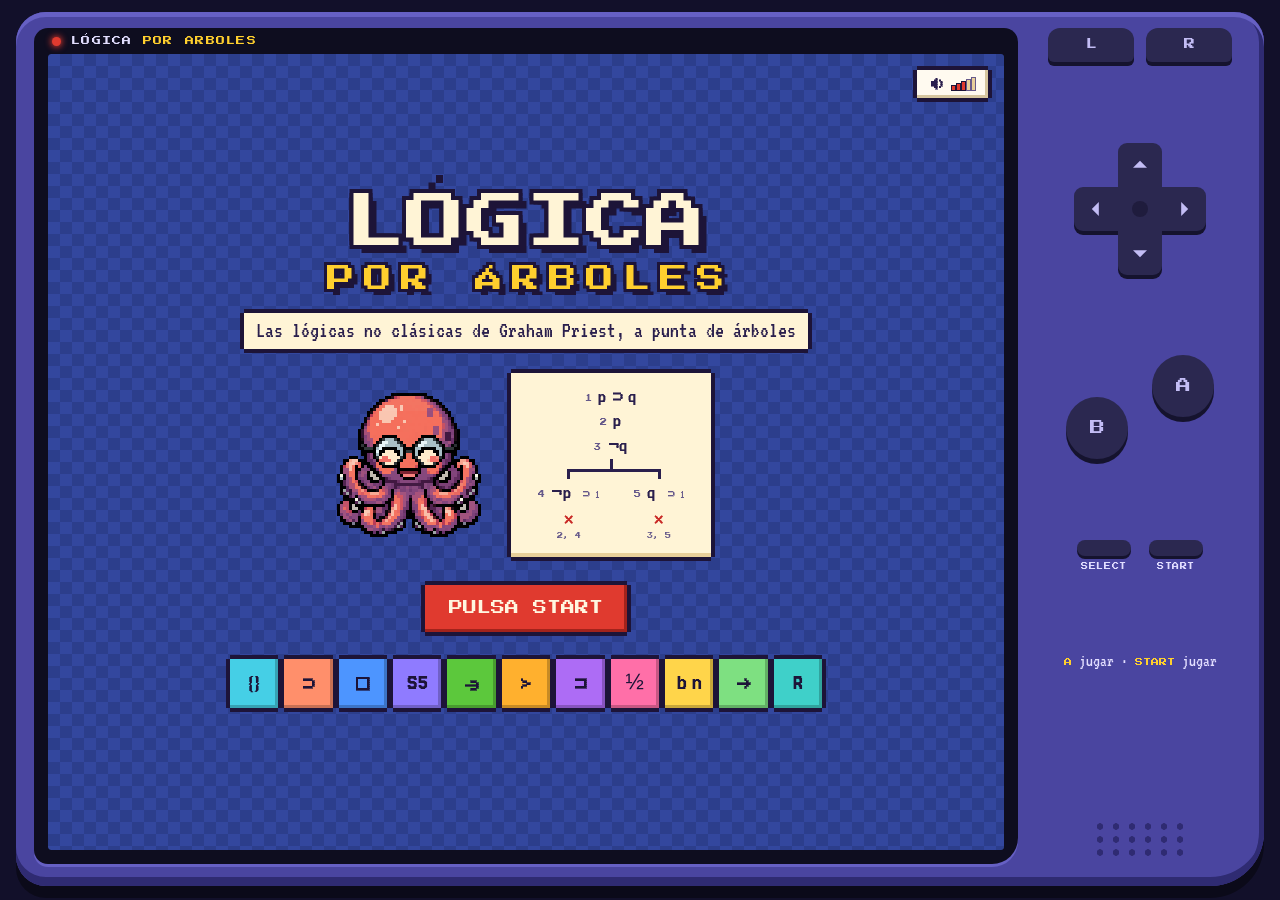
==== commit 0abe1a6c: "Capítulos 10, 11 y 11a; relación ternaria, L continua y modales de cuatro valores; fondos y colores " ====
--- a/Logica por Arboles.html
+++ b/Logica por Arboles.html
@@ -8,693 +8,775 @@
 @font-face { font-family: 'Jersey 20'; font-style: normal; font-weight: 400; font-display: block; src: url([data-uri]) format('woff2'); }
 @font-face { font-family: 'VT323'; font-style: normal; font-weight: 400; font-display: block; src: url([data-uri]) format('woff2'); }
 @font-face { font-family: 'Press Start 2P'; font-style: normal; font-weight: 400; font-display: block; src: url([data-uri]) format('woff2'); }
+:root {
+  --img-w0: url([data-uri]);
+  --img-w1: url([data-uri]);
+  --img-w10: url([data-uri]);
+  --img-w11: url([data-uri]);
+  --img-w12: url([data-uri]);
+  --img-w13: url([data-uri]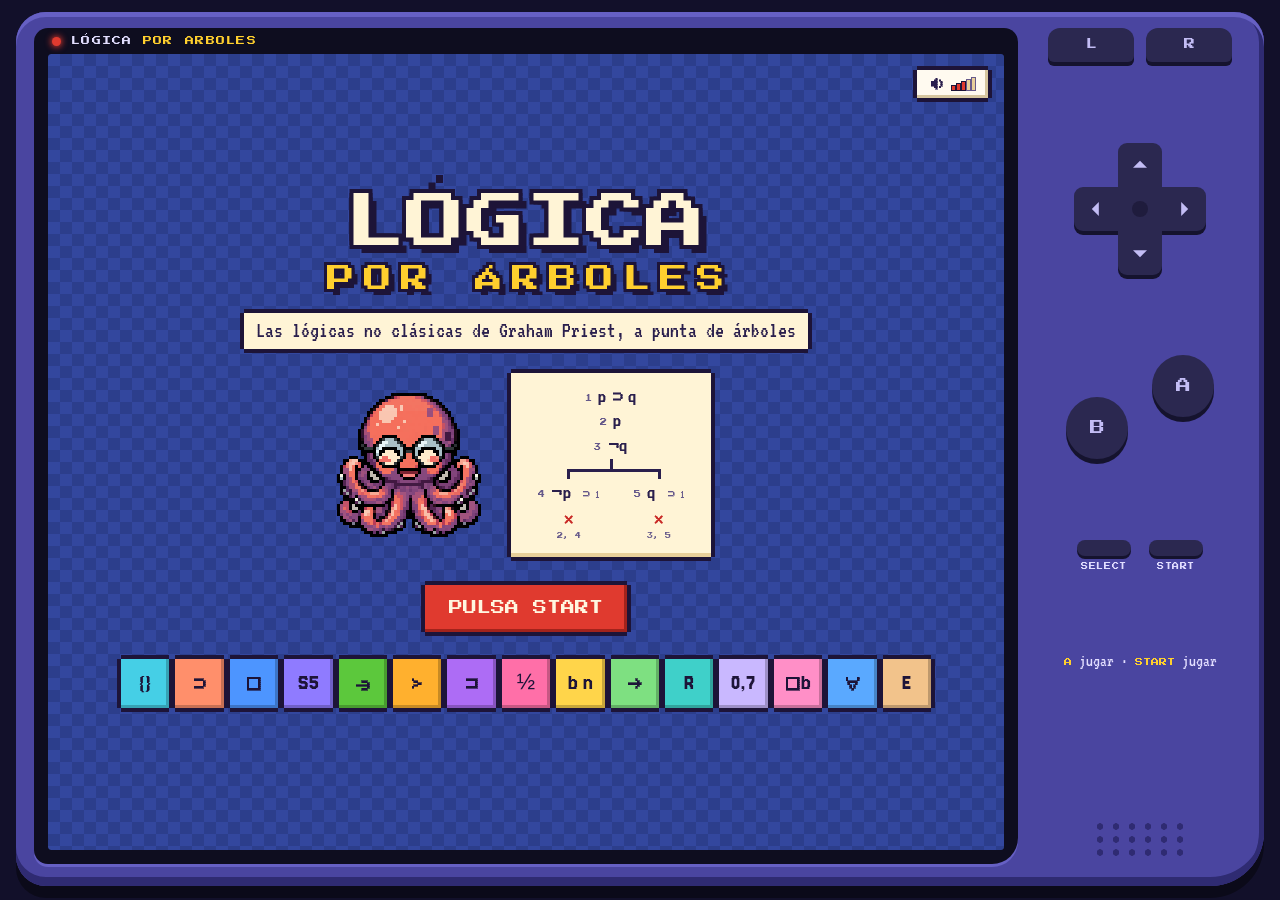
==== commit 7dcae556: "Capítulos 12–15: primer orden, lógicas libres, dominio constante y variable Co-Authored-By: Claude O" ====
--- a/Logica por Arboles.html
+++ b/Logica por Arboles.html
@@ -1270,12 +1270,34 @@
 def('I4', 'I4', { W: 1, sg: 1, neg: 'fde', imp: 'def', cn: 1, R: 'ρτ' });
 def('I3', 'I3', { W: 1, sg: 1, neg: 'fde', imp: 'def', cn: 1, cl: 'k3', R: 'ρτ' });
 def('W', 'W (conexiva)', { W: 1, sg: 1, neg: 'fde', imp: 'def', cn: 'W', R: 'ρτ' });
+def('KFDE', 'K_FDE (modal de cuatro valores)', { W: 1, sg: 1, neg: 'fde', imp: 'def', md: 'K' });
+def('KK3', 'K_K3', { W: 1, sg: 1, neg: 'fde', imp: 'def', md: 'K', cl: 'k3' });
+def('KLP', 'K_LP', { W: 1, sg: 1, neg: 'fde', imp: 'def', md: 'K', cl: 'lp' });
+def('KFDEρ', 'K_FDE ρ', { W: 1, sg: 1, neg: 'fde', imp: 'def', md: 'K', R: 'ρ' });
+def('KK3τ', 'K_K3 τ', { W: 1, sg: 1, neg: 'fde', imp: 'def', md: 'K', cl: 'k3', R: 'τ' });
+def('KLPρ', 'K_LP ρ', { W: 1, sg: 1, neg: 'fde', imp: 'def', md: 'K', cl: 'lp', R: 'ρ' });
+def('A', 'A (Aristóteles): K3ρτ con persistencia', { W: 1, sg: 1, neg: 'fde', imp: 'def', md: 'K', cl: 'k3', R: 'ρτ', pers: 1 });
 def('B', 'B (relevante básica)', { W: 1, sg: 1, neg: 'star', imp: 'def', arr: 'B', tern: 1 });
 def('DW', 'DW = B + C8', { W: 1, sg: 1, neg: 'star', imp: 'def', arr: 'B', tern: 1, R: 'C8' });
 def('CB', 'CB', { W: 1, sg: 1, neg: 'star', imp: 'def', arr: 'B', tern: 1, cond: 'C' });
 def('CB+', 'CB⁺', { W: 1, sg: 1, neg: 'star', imp: 'def', arr: 'B', tern: 1, cond: 'C+' });
 def('FOL', 'Primer orden clásica', { fo: 'cl', id: 1 });
-def('FREE', 'Lógica libre', { fo: 'free', id: 1 });
+def('CK', 'CK (dominio constante)', { W: 1, md: 'K', fo: 'cl' });
+def('CT', 'CT = CKρ', { W: 1, md: 'K', fo: 'cl', R: 'ρ' });
+def('CS4', 'CS4 = CKρτ', { W: 1, md: 'K', fo: 'cl', R: 'ρτ' });
+def('CS5', 'CS5 = CKυ', { W: 1, md: 'U', fo: 'cl' });
+def('CKt', 'CKt (tiempo, dominio constante)', { W: 1, md: 'K', fo: 'cl', tense: 1 });
+def('VK', 'VK (dominio variable)', { W: 1, md: 'K', fo: 'var' });
+def('VT', 'VT = VKρ', { W: 1, md: 'K', fo: 'var', R: 'ρ' });
+def('VKσ', 'VKσ', { W: 1, md: 'K', fo: 'var', R: 'σ' });
+def('VS4', 'VS4 = VKρτ', { W: 1, md: 'K', fo: 'var', R: 'ρτ' });
+def('VS5', 'VS5 = VKυ', { W: 1, md: 'U', fo: 'var' });
+def('VKt', 'VKt (tiempo, dominio variable)', { W: 1, md: 'K', fo: 'var', tense: 1 });
+def('VKτt', 'VKτt', { W: 1, md: 'K', fo: 'var', tense: 1, R: 'τ' });
+def('VK+', 'VK con dominios crecientes', { W: 1, md: 'K', fo: 'var', di: 1 });
+def('VK−', 'VK negativa', { W: 1, md: 'K', fo: 'var', nfree: 1 });
+def('FREE', 'Lógica libre positiva', { fo: 'free', id: 1 });
+def('NFREE', 'Lógica libre negativa', { fo: 'free', id: 1, nfree: 1 });
 
 /* ================= nodos ================= */
 const F = (f, w, s) => ({ k: 'f', f, w: w == null ? null : String(w), s: s || '' });
@@ -1323,9 +1345,9 @@
 function quantU(sys, n, B, f, w, neg) {
   const out = [];
   if (f.t === 'all') {   // ∀xA: un ejemplar por cada nombre de la rama (o uno nuevo si no hay)
-    if (sys.fo === 'free' || sys.fo === 'var') {
-      const es = B.path.filter(m => m.k === 'f' && !m.s && m.w === w && m.f.t === 'atom' && m.f.p === 'E');
-      es.forEach(m => out.push(one('∀', F(inst(f.a, f.v, m.f.args[0]), w))));
+    if (sys.fo === 'free' || sys.fo === 'var') {   // libre (13.3.1) y dominio variable (15.4.1): o bien ¬Ea, o bien A(a)
+      if (B.consts.size) [...B.consts].sort().forEach(c => out.push(two('∀', [F(Not(Ex(c)), w)], [F(inst(f.a, f.v, c), w)])));
+      else out.push({ r: '∀', fresh: true, make: X => { const c = X.fresh(); return [[F(Not(Ex(c)), w)], [F(inst(f.a, f.v, c), w)]]; }, sat: X => X.consts.size > 0 });
     } else if (B.consts.size) [...B.consts].sort().forEach(c => out.push(one('∀', F(inst(f.a, f.v, c), w))));
     else out.push({ r: '∀', fresh: true, make: X => [[F(inst(f.a, f.v, X.fresh()), w)]], sat: X => X.consts.size > 0 });
   }
@@ -1422,6 +1444,8 @@
         if (sys.imp === 'def') return [one('¬⊃', S(Not(Bin('or', Not(g.a), g.b)), s))];
         return pos ? [one('¬⊃+', S(g.a, P), S(Not(g.b), P))] : [two('¬⊃−', [S(g.a, M)], [S(Not(g.b), M)])];
       case 'iff': return [one('¬≡', S(Not(Bin('and', Bin('imp', g.a, g.b), Bin('imp', g.b, g.a))), s))];
+      case 'box': return [one('¬□', S(Un('dia', Not(g.a)), s))];
+      case 'dia': return [one('¬◇', S(Un('box', Not(g.a)), s))];
       case 'ico':
         if (sys.cn === 'W') return [one(pos ? '¬⊐+' : '¬⊐−', S(Bin('ico', g.a, Not(g.b)), s))];
         return pos ? [one('¬⊐+', S(g.a, P), S(Not(g.b), P))] : [two('¬⊐−', [S(g.a, M)], [S(Not(g.b), M)])];
@@ -1463,6 +1487,13 @@
       if (pos) return worldsAll().map(j => two('→+', [S(f.a, M, j)], [S(f.b, P, j)]));
       return [{ r: '→−', fresh: true, make: X => { const j = X.next(); return [[S(f.a, P, j), S(f.b, M, j)]]; },
         sat: X => X.worlds.some(j => X.has(S(f.a, P, j)) && X.has(S(f.b, M, j))) }];
+    case 'box': case 'dia': {   // modales de muchos valores (11a): + y − como □/◇ y sus duales
+      const rel = B.rel.filter(t => t.a === x && !t.A);
+      const every = (f.t === 'box') === pos;   // □A,+ y ◇A,− miran a todos los mundos accesibles
+      const sg = pos ? P : M, name = (f.t === 'box' ? '□' : '◇') + (pos ? '+' : '−');
+      if (every) return rel.map(t => one(name, S(f.a, sg, t.b)));
+      return [{ r: name, fresh: true, make: X => { const j = X.next(); return [[Rl(x, j), S(f.a, sg, j)]]; }, sat: X => rel.some(t => X.has(S(f.a, sg, t.b))) }];
+    }
     case 'cnd': {   // > sobre una lógica relevante (CB, CB⁺)
       const rel = B.rel.filter(t => t.a === x && t.A && L.eq(t.A, f.a));
       if (pos) return rel.map(t => one('>+', S(f.b, P, t.b)));
@@ -1491,7 +1522,7 @@
       const out = [];
       B.path.forEach(n => {
         if (n.k !== 'f' || n.s !== '+') return;
-        const lit = n.f.t === 'atom' || (sys.cn && n.f.t === 'not' && n.f.a.t === 'atom');
+        const lit = n.f.t === 'atom' || ((sys.cn || sys.pers) && n.f.t === 'not' && n.f.a.t === 'atom');
         if (lit) B.rel.forEach(r => { if (r.a === n.w && r.b !== n.w) out.push(one('her', F(n.f, r.b, '+'))); });
       });
       return out;
@@ -1504,6 +1535,20 @@
       B.path.forEach(n => { if (n.k === 'f') { const g = n.f.t === 'not' ? n.f.a : n.f; if (g.t === 'cnd') ants.set(str(g.a), g.a); } });
       const out = [];
       ants.forEach(A => out.push(two('CB+', [F(A, '0', '-')], [F(A, '0', '+'), Rl('0', '0', A)])));
+      return out;
+    } },
+  'NCR': { name: 'Restricción de negatividad', desc: 'De una atómica Pa₁…aₙ (también a=b) pasa a Ea₁, …, Eaₙ: lo que no existe no tiene propiedades positivas.',
+    inst: (sys, B) => {
+      const out = [];
+      B.path.forEach(n => { if (n.k === 'f' && !n.s && n.f.t === 'atom' && n.f.args.length && n.f.p !== 'E') n.f.args.forEach(a => { if (L.isConst(a)) out.push(one('NCR', F(Ex(a), n.w))); }); });
+      return out;
+    } },
+  'SIE': { name: 'Autoidentidad de lo existente', desc: 'De Ea pasa a a=a.',
+    inst: (sys, B) => B.path.filter(n => n.k === 'f' && !n.s && n.f.t === 'atom' && n.f.p === 'E').map(n => one('SIE', F(Eq(n.f.args[0], n.f.args[0]), n.w))) },
+  'DI': { name: 'Dominios crecientes', desc: 'De irj y Ea,i pasa a Ea,j: lo que existe en un mundo existe en los que ve.',
+    inst: (sys, B) => {
+      const out = [];
+      B.path.forEach(n => { if (n.k === 'f' && !n.s && n.f.t === 'atom' && n.f.p === 'E') B.rel.forEach(r => { if (!r.A && r.a === n.w && r.b !== n.w) out.push(one('DI', F(n.f, r.b))); }); });
       return out;
     } },
   'C+': { name: 'Centrado', desc: 'Para cada mundo i y cada antecedente A de un condicional: o bien ¬A,i, o bien A,i e i r_A i.',
@@ -1539,9 +1584,12 @@
 function structOf(sys) {
   const ids = [...sys.R.replace('C8', '')];
   if (sys.R.includes('C8')) ids.push('C8');
-  if (sys.int || sys.cn) ids.push('her');
+  if (sys.int || sys.cn || sys.pers) ids.push('her');
   if (sys.cond === 'C+') ids.push(sys.sg ? 'CB+' : 'C+');
   if (sys.id && sys.fo) ids.push('SI');
+  if (sys.nfree) ids.push('NCR');
+  if (sys.nfree && sys.id) ids.push('SIE');
+  if (sys.di) ids.push('DI');
   return ids;
 }
 
@@ -1560,7 +1608,7 @@
   if ((sys.cl === 'lp' || sys.cl === 'both') && a.s === '-' && b.s === '-' && (negOf(a, b) || negOf(b, a))) return true;
   return false;
 }
-const selfClash = (sys, a) => a.k === 'f' && !sys.sg && a.f.t === 'not' && a.f.a.t === 'atom' && a.f.a.p === '=' && a.f.a.args[0] === a.f.a.args[1];
+const selfClash = (sys, a) => a.k === 'f' && !sys.sg && !sys.nfree && a.f.t === 'not' && a.f.a.t === 'atom' && a.f.a.p === '=' && a.f.a.args[0] === a.f.a.args[1];
 
 /* ================= el árbol ================= */
 class Tab {
@@ -1899,11 +1947,11 @@
   M.R3 = path.filter(n => n.k === 'r3').map(n => [n.a, n.b, n.c]);
   if (sys.md === 'U' && !sys.cond) M.W.forEach(a => M.W.forEach(b => M.R.push([a, b])));
   if (sys.cond) M.W.forEach(a => M.W.forEach(b => M.R.push([a, b])));
-  if (sys.int || sys.cn) {   // la relación de un modelo intuicionista es reflexiva y transitiva, y hay herencia
+  if (sys.int || sys.cn || sys.pers) {   // la relación de un modelo intuicionista es reflexiva y transitiva, y hay herencia
     const has = (a, b) => M.R.some(r => r[0] === a && r[1] === b);
     M.W.forEach(w => { if (!has(w, w)) M.R.push([w, w]); });
     for (let ch = true; ch;) { ch = false; M.R.slice().forEach(([a, b]) => M.R.slice().forEach(([c, d]) => { if (b === c && !has(a, d)) { M.R.push([a, d]); ch = true; } })); }
-    M.R.forEach(([a, b]) => { M.pos[a].forEach(p => M.pos[b].add(p)); if (sys.cn) M.neg[a].forEach(p => M.neg[b].add(p)); });
+    M.R.forEach(([a, b]) => { M.pos[a].forEach(p => M.pos[b].add(p)); if (sys.cn || sys.pers) M.neg[a].forEach(p => M.neg[b].add(p)); });
   }
   M.normal = M.W.filter(w => {
     if (sys.nn === 'L') return w === '0';
@@ -1924,7 +1972,7 @@
   const normal = M.normal.includes(w);
   switch (f.t) {
     case 'atom':
-      if (f.p === '=') return M.rep(f.args[0]) === M.rep(f.args[1]);
+      if (f.p === '=') return M.rep(f.args[0]) === M.rep(f.args[1]) && (!sys.nfree || M.E[w].has(M.rep(f.args[0])));
       return M.pos[w].has(str(f.args.length ? Atom(f.p, f.args.map(M.rep)) : f));
     case 'not': return !evU(sys, M, f.a, w);
     case 'and': return evU(sys, M, f.a, w) && evU(sys, M, f.b, w);
@@ -1974,6 +2022,10 @@
       return { t: a.fa || b.t, fa: a.t && b.fa };
     }
     case 'iff': return T(Bin('and', Bin('imp', f.a, f.b), Bin('imp', f.b, f.a)));
+    case 'box': case 'dia': {
+      const acc = M.W.filter(v => relOK(M, w, v)).map(v => evS(sys, M, f.a, v));
+      return f.t === 'box' ? { t: acc.every(v => v.t), fa: acc.some(v => v.fa) } : { t: acc.some(v => v.t), fa: acc.every(v => v.fa) };
+    }
     case 'ico': {   // negación construible (I4, I3) y la conexiva W
       const acc = M.W.filter(v => relOK(M, w, v));
       const a = T(f.a), b = T(f.b);
@@ -2207,8 +2259,8 @@
       add('¬>', 'Condicional negado', sys.cond === 'C+' ? '{¬(A>B), i} da {irₐj}, {A, j} y {¬B, j}, con j nuevo.' : '{¬(A>B), i} da {irₐj} y {¬B, j}, con j nuevo.');
     }
     if (sys.fo) {
-      add('∀', 'Universal', sys.fo === 'cl' ? '{∀xA} da {A(a)} para cada nombre a de la rama (si no hay ninguno, se inventa uno).' : '{∀xA} junto a {Ea} da {A(a)}.');
-      add('∃', 'Particular', sys.fo === 'cl' ? '{∃xA} da {A(c)} con un nombre c nuevo.' : '{∃xA} da {Ec} y {A(c)}, con c nuevo.');
+      add('∀', 'Universal', sys.fo === 'cl' ? '{∀xA} da {A(a)} para cada nombre a de la rama (si no hay ninguno, se inventa uno).' : sys.fo === 'free' ? '{∀xA} abre {¬Ea} | {A(a)}, para cada nombre a de la rama (uno nuevo si no hay ninguno).' : '{∀xA, i} abre {¬Ea, i} | {A(a), i}, para cada nombre a de la rama.');
+      add('∃', 'Particular', sys.fo === 'cl' ? '{∃xA} da {A(c)} con un nombre c nuevo.' : '{∃xA} da {Ec} y {A(c)} (en el mismo mundo), con c nuevo.');
       add('¬∀', 'Universal negado', '{¬∀xA} da {∃x¬A}.');
       add('¬∃', 'Particular negado', '{¬∃xA} da {∀x¬A}.');
     }
@@ -2234,6 +2286,14 @@
         add('¬', 'Negación con estrella', '{¬A,+x} da {A,−x̄}; {¬A,−x} da {A,+x̄}. Si x es i, x̄ es i#, y al revés.');
       }
       if (sys.imp === 'def') add('⊃', 'Condicional material', `{A⊃B} se trata como {¬A∨B}.`);
+      if (sys.md === 'K') {
+        add('□+', 'Necesidad verdadera', '{□A,+i} junto a {irj} da {A,+j}, para cada j.');
+        add('□−', 'Necesidad no verdadera', '{□A,−i} da {irj} y {A,−j}, con j nuevo.');
+        add('◇+', 'Posibilidad verdadera', '{◇A,+i} da {irj} y {A,+j}, con j nuevo.');
+        add('◇−', 'Posibilidad no verdadera', '{◇A,−i} junto a {irj} da {A,−j}, para cada j.');
+        add('¬□', 'Conmutar', '{¬□A,±i} da {◇¬A,±i}; {¬◇A,±i} da {□¬A,±i}.');
+        if (sys.pers) add('her.', 'Persistencia', 'De {p,+i} o {¬p,+i}, junto a {irj}, pasa a lo mismo en j.');
+      }
       if (sys.imp === 'L3') add('⊃', 'Condicional de Ł3', '{A⊃B,+} abre tres ramas: {¬A,+} | {B,+} | {A∨¬A,−} y {B∨¬B,−}. {A⊃B,−} da {¬A,−} y {B,−}, y abre {A,+} | {¬B,+}.');
       if (sys.imp === 'RM3') add('⊃', 'Condicional de RM3', '{A⊃B,+} abre tres ramas: {A,−} | {¬B,−} | {A∧¬A,+} y {B∧¬B,+}. {A⊃B,−} da {A,+} y {¬B,+}, y abre {¬A,−} | {B,−}.');
       if (sys.arr === 'K4' || sys.arr === 'N4' || sys.arr === 'K*' || sys.arr === 'N*') {
@@ -2913,103 +2973,103 @@
 });
 })(window.CONTENT);
 
-/* Capítulo 7 · Lógicas multivaluadas (K3, Ł3, LP, RM3) */
-(function (C) {
-const { T, Q, M, TT, V, table } = C;
-const TAB3 = (op, rows) => table([op, '1', 'i', '0'], rows, { tight: true });
-C.world({
-  ord: 7, num: '7', name: 'Mar de Tres Colores', logic: 'Lógicas multivaluadas: K3, Ł3, LP y RM3', badge: '½',
-  intro: 'En este mar el agua tiene tres capas: lo verdadero, lo falso y lo de en medio. Aquí no hay árboles: el libro trata estas lógicas con tablas. Los árboles llegarán en el capítulo 8.',
-  stages: [
-    T('La estructura general', [
-      { say: 'La lógica clásica puede verse como un trío ⟨V, D, {f<sub>c</sub>}⟩: V es el conjunto de valores {1, 0}; D, los valores <b>designados</b>, {1}, los que la validez conserva; y cada conectiva c denota una función de verdad f<sub>c</sub>.' },
-      { say: 'Una lógica <b>multivaluada</b> generaliza eso: V puede tener más valores, D es un subconjunto de V, y cada conectiva tiene su tabla. Una inferencia es válida si ninguna interpretación da a las premisas valores designados y a la conclusión uno no designado.' },
-      { say: 'Si V es finito, la validez se decide revisando todos los casos. Pero crecen rápido: con m letras y n valores hay nᵐ casos. Con cuatro valores y cuatro letras ya son 256. Por eso a veces conviene razonar hacia atrás, desde la conclusión no designada.', mood: 'think' }
-    ]),
-    T('Kleene y Łukasiewicz', [
-      { say: 'Primer ejemplo: V = {1, i, 0}, donde i es <b>ni verdadero ni falso</b>, y D = {1}. Las tablas se calculan así: si con lo que se sabe ya se decide el valor clásico, se pone ese; si no, i. Esta lógica es <b>K3</b>, la de Kleene (la fuerte).',
-        fig: [TAB3('{¬}', [['', '0', 'i', '1']]), TAB3('{∧}', [['1', '1', 'i', '0'], ['i', 'i', 'i', '0'], ['0', '0', '0', '0']]), TAB3('{∨}', [['1', '1', '1', '1'], ['i', '1', 'i', 'i'], ['0', '1', 'i', '0']]), TAB3('{⊃} K3', [['1', '1', 'i', '0'], ['i', '1', 'i', 'i'], ['0', '1', '1', '1']])] },
-      { say: 'Con valores clásicos, las tablas dan lo clásico. Lo distintivo de K3: falla el tercio excluso, {p∨¬p} (basta {p} = i). De hecho, K3 no tiene ninguna verdad lógica: ni siquiera {p⊃p}.' },
-      { say: 'Łukasiewicz cambió una sola casilla: i ⊃ i vale 1. Así {A⊃A} siempre vale 1. La lógica resultante es <b>Ł3</b>.',
-        fig: TAB3('{⊃} Ł3', [['1', '1', 'i', '0'], ['i', '1', '1', 'i'], ['0', '1', '1', '1']]) }
-    ]),
-    TT('Contraposición en K3', 'K3', ['p⊃q', '¬q⊃¬p'], {
-      intro: 'Nueve filas: tres valores para cada letra. Toca cada casilla para recorrer 1, i y 0.',
-      outro: 'Las columnas coinciden, así que donde la premisa vale 1, la conclusión también: {p⊃q ⊢ ¬q⊃¬p} es válida en K3.' }),
-    M('Sin tercio excluso', 'K3', [], 'p∨¬p', {
-      intro: 'Encuentra un valor de {p} que deje {p∨¬p} sin designar.',
-      outro: 'Con {p} = i, {p∨¬p} vale i: no está designada.' }),
-    M('Ni la identidad', 'K3', [], 'p⊃p', {
-      intro: 'En K3, ¿también falla {p⊃p}?',
-      outro: 'Sí: con {p} = i, {p⊃p} vale i. K3 no tiene verdades lógicas.' }),
-    TT('El condicional de Łukasiewicz', 'Ł3', ['p⊃p', 'p⊃q'], {
-      intro: 'Calcula con la tabla de Ł3: la única diferencia está en i ⊃ i.',
-      outro: 'La columna de {p⊃p} es todo 1: en Ł3 la ley de identidad vale.' }),
-    M('Un consecuente tautológico', 'Ł3', [], 'p⊃(q∨¬q)', {
-      outro: 'Con {p} = 1 y {q} = i, el consecuente vale i y el condicional también. Inválida en Ł3.' }),
-    T('LP y RM3', [
-      { say: '<b>LP</b> (la lógica de la paradoja) tiene las mismas tablas que K3, pero D = {1, i}. Ahora i se lee <b>verdadero y falso a la vez</b>: un exceso, no una falta. Y 1 y 0 son «solo verdadero» y «solo falso».' },
-      { say: 'El cambio de designados lo cambia todo. En LP vale {p∨¬p}: siempre toma 1 o i. Pero falla la explosión: {p∧¬p ⊢ q} (con {p} = i y {q} = 0). Por eso LP es <b>paraconsistente</b>.' },
-      { say: 'El precio: en LP falla el modus ponens. Con {p} = i y {q} = 0, {p} y {p⊃q} están designadas y {q} no. <b>RM3</b> lo arregla cambiando la tabla del condicional:',
-        fig: TAB3('{⊃} RM3', [['1', '1', '0', '0'], ['i', '1', 'i', '0'], ['0', '1', '1', '1']]) }
-    ]),
-    M('Explosión en LP', 'LP', ['p∧¬p'], 'q', {
-      intro: 'Haz que la contradicción quede designada y la conclusión no.',
-      outro: 'Con {p} = i y {q} = 0: inválida. Una contradicción no lo implica todo.' }),
-    M('Modus ponens en LP', 'LP', ['p', 'p⊃q'], 'q', {
-      outro: 'Inválida en LP: es el silogismo disyuntivo disfrazado, porque {p⊃q} es {¬p∨q}.' }),
-    TT('La tabla de RM3', 'RM3', ['p⊃q', '¬p∨q'], {
-      intro: 'En RM3, {p⊃q} ya no es lo mismo que {¬p∨q}. Compara las columnas.',
-      outro: 'Difieren en dos filas: cuando {p} = 1 y {q} = i, y cuando {p} = i y {q} = 0. Ahora, si {p} y {p⊃q} están designadas, {q} también.' }),
-    M('Transitividad en LP', 'LP', ['p⊃q', 'q⊃r'], 'p⊃r', {
-      outro: 'Inválida en LP: con {q} = i hay un puente que no conduce. Pista para la próxima: razona hacia atrás, con la conclusión en 0.' }),
-    T('Condicionales con tres valores', [
-      { say: 'Hagamos balance con las inferencias problemáticas de los capítulos anteriores. Las cuatro lógicas comparten casi todas las del condicional material. K3 y Ł3 sufren además problemas del estricto: aunque {(p∧¬p)⊃q} no sea válida, una contradicción no puede estar designada, así que lo implica todo.',
-        fig: table(['Inferencia', 'K3', 'Ł3', 'LP', 'RM3'], [['{q ⊢ p⊃q}', 'sí', 'sí', 'sí', 'no'], ['{¬(p⊃q) ⊢ p}', 'sí', 'sí', 'sí', 'sí'], ['{p⊃q, q⊃r ⊢ p⊃r}', 'sí', 'sí', 'no', 'sí'], ['{⊢ p⊃(q∨¬q)}', 'no', 'no', 'sí', 'no'], ['{⊢ (p∧¬p)⊃q}', 'no', 'no', 'sí', 'no']], { tight: true }) },
-      { say: 'Hay una razón general para que el condicional de toda lógica con finitos valores falle. Pidamos dos cosas razonables: que si A está designada también lo esté {A∨B}, y que si A y B tienen el mismo valor, {A≡B} esté designada.' },
-      { say: 'Con n valores, toma n+1 letras. Dos tienen que coincidir, así que algún {pⱼ≡pₖ} está designado, y la disyunción de todos esos bicondicionales es válida. Pero «Juan tiene 1 pelo», «Juan tiene 2 pelos»… no son equivalentes entre sí: esa disyunción debería ser falsa.', mood: 'think' }
-    ]),
-    Q('Tres valores', [
-      { q: '¿Qué diferencia a LP de K3?', opts: ['las tablas', 'los valores designados', 'el número de valores'], ok: 1, why: 'Las tablas son las mismas; en LP también i está designado.' },
-      { q: '¿En cuál vale {p∨¬p}?', opts: ['K3', 'Ł3', 'LP'], ok: 2, why: 'En LP, {p∨¬p} siempre vale 1 o i, y ambos están designados.' },
-      { q: '¿Qué casilla cambia Ł3 respecto de K3?', opts: ['1 ⊃ i', 'i ⊃ i', 'i ⊃ 0'], ok: 1, why: 'Pasa de i a 1, y con eso {A⊃A} vale siempre 1.' },
-      { q: '¿Por qué en K3 una contradicción lo implica todo?', opts: ['porque {(p∧¬p)⊃q} es válida', 'porque {p∧¬p} nunca vale 1', 'porque vale el silogismo disyuntivo'], ok: 1, why: 'Nunca está designada, así que no hay contraejemplo.' }
-    ]),
-    T('Excesos: leyes y paradojas', [
-      { say: '¿Por qué creer en excesos de verdad, cosas verdaderas y falsas a la vez? Primero, las <b>leyes inconsistentes</b>. Imagina una constitución con dos cláusulas: «ningún aborigen votará» y «todo propietario votará». Cuando un aborigen llega a ser propietario, tiene y no tiene derecho a voto.' },
-      { say: 'Se dirá que el derecho tiene principios para resolver contradicciones: la ley posterior prima, la de mayor rango prima. Pero puede que ninguno se aplique: ambas cláusulas del mismo día y del mismo rango. Mientras la ley no cambie, la contradicción es verdadera.' },
-      { say: 'Segundo, las <b>paradojas de autorreferencia</b>. El mentiroso: «esta oración es falsa». Si es verdadera, es falsa; si es falsa, es verdadera. Russell: el conjunto de los conjuntos que no se pertenecen se pertenece si y solo si no se pertenece.' },
-      { say: '¿Y si el mentiroso no es ni verdadero ni falso? Eso rompe el razonamiento, que usaba el tercio excluso. Pero vuelve la <b>paradoja reforzada</b>: «esta oración es falsa o ni verdadera ni falsa». Si es verdadera, no lo es; y si no lo es, lo es.', mood: 'think' }
-    ]),
-    T('Faltas: lo que no denota y el futuro', [
-      { say: '¿Y las faltas, oraciones ni verdaderas ni falsas? Un motivo son los nombres que no denotan. Frege pensó que toda oración con ellos carecía de valor, pero «Sherlock Holmes no existe» parece verdadera.' },
-      { say: 'Algunos casos sí convencen: «Holmes tenía tres tías solteras» no es verdadera ni falsa en la ficción, porque Conan Doyle no dice nada. Aunque se puede leer todo como «en las novelas, es el caso que…», y entonces son simplemente falsas. Esa fue, en esencia, la idea de Russell.' },
-      { say: 'Otro motivo son los <b>futuros contingentes</b>: «el primer papa del siglo XXII será chino» no tendría hoy valor, porque el futuro no existe. Aristóteles argumentó: si fuera verdadera ya, ocurriría necesariamente; pero lo futuro es contingente.' },
-      { say: 'La respuesta habitual: el argumento juega con una ambigüedad. «Si A, necesariamente B» puede ser {□(A⊃B)} o {A⊃□B}. Con la primera, que es verdadera, el argumento no es válido; con la segunda es válido, pero no hay razón para creer la premisa.', mood: 'think' }
-    ]),
-    Q('Excesos y faltas', [
-      { q: 'La paradoja reforzada del mentiroso muestra que…', opts: ['las faltas de valor no evitan la contradicción', 'el mentiroso no tiene sentido', 'K3 es inconsistente'], ok: 0, why: '«Esta oración es falsa o ni verdadera ni falsa» lleva a que es y no es verdadera.' },
-      { q: 'Para Russell, «el mayor número entero es par» es…', opts: ['ni verdadera ni falsa', 'falsa', 'verdadera y falsa'], ok: 1, why: 'Las descripciones que no denotan hacen falsas las oraciones simples que las contienen.' },
-      { q: 'El argumento de Aristóteles sobre el futuro confunde…', opts: ['{□(A⊃B)} con {A⊃□B}', '{A∨¬A} con {A∧¬A}', 'pasado con presente'], ok: 0, why: 'Es una ambigüedad de alcance del operador de necesidad.' }
-    ]),
-    T('Supervaluaciones', [
-      { say: 'Una técnica mejor para las faltas: la <b>supervaluación</b>. Dada una interpretación de K3, una <b>resolución</b> rellena cada i con 1 o con 0. A es verdadera en la supervaluación si es verdadera en todas las resoluciones; falsa si lo es en todas; i si no.' },
-      { say: 'Con esto, {p∨¬p} es «supervaliosa» aunque {p} no sea verdadera ni falsa: se resuelva como se resuelva, sale 1. De hecho, la validez por supervaluación coincide exactamente con la clásica.' },
-      { say: 'Pero no del todo: con varias conclusiones, de {A∨B} no se sigue que valga A o valga B: {p∨¬p} es superverdadera y ni {p} ni {¬p} lo son. Para LP hay una técnica gemela, la <b>subvaluación</b>, donde falla {A, B ⊢ A∧B}.' },
-      { say: 'Łukasiewicz construyó Ł3 pensando en los futuros contingentes: lo verdadero o falso ahora sería necesario o imposible, y el valor i sería «meramente posible». Le dio a {◇} una tabla: 1 ↦ 1, i ↦ 1, 0 ↦ 0.', mood: 'think' }
-    ]),
-    Q('Rellenar los huecos', [
-      { q: 'La validez por supervaluación coincide con…', opts: ['K3', 'la lógica clásica', 'LP'], ok: 1, why: 'Toda resolución es una valuación clásica.' },
-      { q: 'Si {p} vale i, ¿cuánto vale {p∨¬p} en la supervaluación?', opts: ['1', 'i', '0'], ok: 0, why: 'En cada resolución, una de las dos disyuntas es verdadera.' },
-      { q: 'En la supervaluación, ¿qué deja de valer con varias conclusiones?', opts: ['{A∨B ⊢ A, B}', '{A ⊢ A∨B}', '{A∧B ⊢ A}'], ok: 0, why: 'La disyunción puede ser superverdadera sin que lo sea ninguna disyunta.' }
-    ]),
-    V('La máquina de tablas', { sys: ['K3', 'Ł3', 'LP', 'RM3', 'CL'], syms: '¬∧∨⊃≡', goals: ['valid', 'invalid', 'gap'], cmp: 'CL',
-      intro: 'Esta máquina no hace árboles: revisa todas las valuaciones con tres valores. Busca una inferencia clásica que falle en alguna de estas lógicas.',
-      outro: 'Con finitos valores, la validez siempre es decidible por tablas.',
-      ex: [[[], 'p∨¬p', 'invalid', 'K3'], [[], 'p∨¬p', 'valid', 'LP'], [['p∧¬p'], 'q', 'valid', 'K3'], [['p∧¬p'], 'q', 'invalid', 'LP'], [['p', 'p⊃q'], 'q', 'valid', 'RM3'], [[], 'p⊃p', 'valid', 'Ł3']] })
-  ]
-});
-})(window.CONTENT);
+/* Capítulo 7 · Lógicas multivaluadas (K3, Ł3, LP, RM3) */
+(function (C) {
+const { T, Q, M, TT, V, table } = C;
+const TAB3 = (op, rows) => table([op, '1', 'i', '0'], rows, { tight: true });
+C.world({
+  ord: 7, num: '7', name: 'Mar de Tres Colores', logic: 'Lógicas multivaluadas: K3, Ł3, LP y RM3', badge: '½',
+  intro: 'En este mar el agua tiene tres capas: lo verdadero, lo falso y lo de en medio. Aquí no hay árboles: el libro trata estas lógicas con tablas. Los árboles llegarán en el capítulo 8.',
+  stages: [
+    T('La estructura general', [
+      { say: 'La lógica clásica puede verse como un trío ⟨V, D, {f<sub>c</sub>}⟩: V es el conjunto de valores {1, 0}; D, los valores <b>designados</b>, {1}, los que la validez conserva; y cada conectiva c denota una función de verdad f<sub>c</sub>.' },
+      { say: 'Una lógica <b>multivaluada</b> generaliza eso: V puede tener más valores, D es un subconjunto de V, y cada conectiva tiene su tabla. Una inferencia es válida si ninguna interpretación da a las premisas valores designados y a la conclusión uno no designado.' },
+      { say: 'Si V es finito, la validez se decide revisando todos los casos. Pero crecen rápido: con m letras y n valores hay nᵐ casos. Con cuatro valores y cuatro letras ya son 256. Por eso a veces conviene razonar hacia atrás, desde la conclusión no designada.', mood: 'think' }
+    ]),
+    T('Kleene y Łukasiewicz', [
+      { say: 'Primer ejemplo: V = {1, i, 0}, donde i es <b>ni verdadero ni falso</b>, y D = {1}. Las tablas se calculan así: si con lo que se sabe ya se decide el valor clásico, se pone ese; si no, i. Esta lógica es <b>K3</b>, la de Kleene (la fuerte).',
+        fig: [TAB3('{¬}', [['', '0', 'i', '1']]), TAB3('{∧}', [['1', '1', 'i', '0'], ['i', 'i', 'i', '0'], ['0', '0', '0', '0']]), TAB3('{∨}', [['1', '1', '1', '1'], ['i', '1', 'i', 'i'], ['0', '1', 'i', '0']]), TAB3('{⊃} K3', [['1', '1', 'i', '0'], ['i', '1', 'i', 'i'], ['0', '1', '1', '1']])] },
+      { say: 'Con valores clásicos, las tablas dan lo clásico. Lo distintivo de K3: falla el tercio excluso, {p∨¬p} (basta {p} = i). De hecho, K3 no tiene ninguna verdad lógica: ni siquiera {p⊃p}.' },
+      { say: 'Łukasiewicz cambió una sola casilla: i ⊃ i vale 1. Así {A⊃A} siempre vale 1. La lógica resultante es <b>Ł3</b>.',
+        fig: TAB3('{⊃} Ł3', [['1', '1', 'i', '0'], ['i', '1', '1', 'i'], ['0', '1', '1', '1']]) }
+    ]),
+    TT('Contraposición en K3', 'K3', ['p⊃q', '¬q⊃¬p'], {
+      intro: 'Nueve filas: tres valores para cada letra. Toca cada casilla para recorrer 1, i y 0.',
+      outro: 'Las columnas coinciden, así que donde la premisa vale 1, la conclusión también: {p⊃q ⊢ ¬q⊃¬p} es válida en K3.' }),
+    M('Sin tercio excluso', 'K3', [], 'p∨¬p', {
+      intro: 'Encuentra un valor de {p} que deje {p∨¬p} sin designar.',
+      outro: 'Con {p} = i, {p∨¬p} vale i: no está designada.' }),
+    M('Ni la identidad', 'K3', [], 'p⊃p', {
+      intro: 'En K3, ¿también falla {p⊃p}?',
+      outro: 'Sí: con {p} = i, {p⊃p} vale i. K3 no tiene verdades lógicas.' }),
+    TT('El condicional de Łukasiewicz', 'Ł3', ['p⊃p', 'p⊃q'], {
+      intro: 'Calcula con la tabla de Ł3: la única diferencia está en i ⊃ i.',
+      outro: 'La columna de {p⊃p} es todo 1: en Ł3 la ley de identidad vale.' }),
+    M('Un consecuente tautológico', 'Ł3', [], 'p⊃(q∨¬q)', {
+      outro: 'Con {p} = 1 y {q} = i, el consecuente vale i y el condicional también. Inválida en Ł3.' }),
+    T('LP y RM3', [
+      { say: '<b>LP</b> (la lógica de la paradoja) tiene las mismas tablas que K3, pero D = {1, i}. Ahora i se lee <b>verdadero y falso a la vez</b>: un exceso, no una falta. Y 1 y 0 son «solo verdadero» y «solo falso».' },
+      { say: 'El cambio de designados lo cambia todo. En LP vale {p∨¬p}: siempre toma 1 o i. Pero falla la explosión: {p∧¬p ⊢ q} (con {p} = i y {q} = 0). Por eso LP es <b>paraconsistente</b>.' },
+      { say: 'El precio: en LP falla el modus ponens. Con {p} = i y {q} = 0, {p} y {p⊃q} están designadas y {q} no. <b>RM3</b> lo arregla cambiando la tabla del condicional:',
+        fig: TAB3('{⊃} RM3', [['1', '1', '0', '0'], ['i', '1', 'i', '0'], ['0', '1', '1', '1']]) }
+    ]),
+    M('Explosión en LP', 'LP', ['p∧¬p'], 'q', {
+      intro: 'Haz que la contradicción quede designada y la conclusión no.',
+      outro: 'Con {p} = i y {q} = 0: inválida. Una contradicción no lo implica todo.' }),
+    M('Modus ponens en LP', 'LP', ['p', 'p⊃q'], 'q', {
+      outro: 'Inválida en LP: es el silogismo disyuntivo disfrazado, porque {p⊃q} es {¬p∨q}.' }),
+    TT('La tabla de RM3', 'RM3', ['p⊃q', '¬p∨q'], {
+      intro: 'En RM3, {p⊃q} ya no es lo mismo que {¬p∨q}. Compara las columnas.',
+      outro: 'Difieren en dos filas: cuando {p} = 1 y {q} = i, y cuando {p} = i y {q} = 0. Ahora, si {p} y {p⊃q} están designadas, {q} también.' }),
+    M('Transitividad en LP', 'LP', ['p⊃q', 'q⊃r'], 'p⊃r', {
+      outro: 'Inválida en LP: con {q} = i hay un puente que no conduce. Pista para la próxima: razona hacia atrás, con la conclusión en 0.' }),
+    T('Condicionales con tres valores', [
+      { say: 'Hagamos balance con las inferencias problemáticas de los capítulos anteriores. Las cuatro lógicas comparten casi todas las del condicional material. K3 y Ł3 sufren además problemas del estricto: aunque {(p∧¬p)⊃q} no sea válida, una contradicción no puede estar designada, así que lo implica todo.',
+        fig: table(['Inferencia', 'K3', 'Ł3', 'LP', 'RM3'], [['{q ⊢ p⊃q}', 'sí', 'sí', 'sí', 'no'], ['{¬(p⊃q) ⊢ p}', 'sí', 'sí', 'sí', 'sí'], ['{p⊃q, q⊃r ⊢ p⊃r}', 'sí', 'sí', 'no', 'sí'], ['{⊢ p⊃(q∨¬q)}', 'no', 'no', 'sí', 'no'], ['{⊢ (p∧¬p)⊃q}', 'no', 'no', 'sí', 'no']], { tight: true }) },
+      { say: 'Hay una razón general para que el condicional de toda lógica con finitos valores falle. Pidamos dos cosas razonables: que si A está designada también lo esté {A∨B}, y que si A y B tienen el mismo valor, {A≡B} esté designada.' },
+      { say: 'Con n valores, toma n+1 letras. Dos tienen que coincidir, así que algún {pⱼ≡pₖ} está designado, y la disyunción de todos esos bicondicionales es válida. Pero «Juan tiene 1 pelo», «Juan tiene 2 pelos»… no son equivalentes entre sí: esa disyunción debería ser falsa.', mood: 'think' }
+    ]),
+    Q('Tres valores', [
+      { q: '¿Qué diferencia a LP de K3?', opts: ['las tablas', 'los valores designados', 'el número de valores'], ok: 1, why: 'Las tablas son las mismas; en LP también i está designado.' },
+      { q: '¿En cuál vale {p∨¬p}?', opts: ['K3', 'Ł3', 'LP'], ok: 2, why: 'En LP, {p∨¬p} siempre vale 1 o i, y ambos están designados.' },
+      { q: '¿Qué casilla cambia Ł3 respecto de K3?', opts: ['1 ⊃ i', 'i ⊃ i', 'i ⊃ 0'], ok: 1, why: 'Pasa de i a 1, y con eso {A⊃A} vale siempre 1.' },
+      { q: '¿Por qué en K3 una contradicción lo implica todo?', opts: ['porque {(p∧¬p)⊃q} es válida', 'porque {p∧¬p} nunca vale 1', 'porque vale el silogismo disyuntivo'], ok: 1, why: 'Nunca está designada, así que no hay contraejemplo.' }
+    ]),
+    T('Excesos: leyes y paradojas', [
+      { say: '¿Por qué creer en excesos de verdad, cosas verdaderas y falsas a la vez? Primero, las <b>leyes inconsistentes</b>. Imagina una constitución con dos cláusulas: «ningún aborigen votará» y «todo propietario votará». Cuando un aborigen llega a ser propietario, tiene y no tiene derecho a voto.' },
+      { say: 'Se dirá que el derecho tiene principios para resolver contradicciones: la ley posterior prima, la de mayor rango prima. Pero puede que ninguno se aplique: ambas cláusulas del mismo día y del mismo rango. Mientras la ley no cambie, la contradicción es verdadera.' },
+      { say: 'Segundo, las <b>paradojas de autorreferencia</b>. El mentiroso: «esta oración es falsa». Si es verdadera, es falsa; si es falsa, es verdadera. Russell: el conjunto de los conjuntos que no se pertenecen se pertenece si y solo si no se pertenece.' },
+      { say: '¿Y si el mentiroso no es ni verdadero ni falso? Eso rompe el razonamiento, que usaba el tercio excluso. Pero vuelve la <b>paradoja reforzada</b>: «esta oración es falsa o ni verdadera ni falsa». Si es verdadera, no lo es; y si no lo es, lo es.', mood: 'think' }
+    ]),
+    T('Faltas: lo que no denota y el futuro', [
+      { say: '¿Y las faltas, oraciones ni verdaderas ni falsas? Un motivo son los nombres que no denotan. Frege pensó que toda oración con ellos carecía de valor, pero «Sherlock Holmes no existe» parece verdadera.' },
+      { say: 'Algunos casos sí convencen: «Holmes tenía tres tías solteras» no es verdadera ni falsa en la ficción, porque Conan Doyle no dice nada. Aunque se puede leer todo como «en las novelas, es el caso que…», y entonces son simplemente falsas. Esa fue, en esencia, la idea de Russell.' },
+      { say: 'Otro motivo son los <b>futuros contingentes</b>: «el primer papa del siglo XXII será chino» no tendría hoy valor, porque el futuro no existe. Aristóteles argumentó: si fuera verdadera ya, ocurriría necesariamente; pero lo futuro es contingente.' },
+      { say: 'La respuesta habitual: el argumento juega con una ambigüedad. «Si A, necesariamente B» puede ser {□(A⊃B)} o {A⊃□B}. Con la primera, que es verdadera, el argumento no es válido; con la segunda es válido, pero no hay razón para creer la premisa.', mood: 'think' }
+    ]),
+    Q('Excesos y faltas', [
+      { q: 'La paradoja reforzada del mentiroso muestra que…', opts: ['las faltas de valor no evitan la contradicción', 'el mentiroso no tiene sentido', 'K3 es inconsistente'], ok: 0, why: '«Esta oración es falsa o ni verdadera ni falsa» lleva a que es y no es verdadera.' },
+      { q: 'Para Russell, «el mayor número entero es par» es…', opts: ['ni verdadera ni falsa', 'falsa', 'verdadera y falsa'], ok: 1, why: 'Las descripciones que no denotan hacen falsas las oraciones simples que las contienen.' },
+      { q: 'El argumento de Aristóteles sobre el futuro confunde…', opts: ['{□(A⊃B)} con {A⊃□B}', '{A∨¬A} con {A∧¬A}', 'pasado con presente'], ok: 0, why: 'Es una ambigüedad de alcance del operador de necesidad.' }
+    ]),
+    T('Supervaluaciones', [
+      { say: 'Una técnica mejor para las faltas: la <b>supervaluación</b>. Dada una interpretación de K3, una <b>resolución</b> rellena cada i con 1 o con 0. A es verdadera en la supervaluación si es verdadera en todas las resoluciones; falsa si lo es en todas; i si no.' },
+      { say: 'Con esto, {p∨¬p} es «supervaliosa» aunque {p} no sea verdadera ni falsa: se resuelva como se resuelva, sale 1. De hecho, la validez por supervaluación coincide exactamente con la clásica.' },
+      { say: 'Pero no del todo: con varias conclusiones, de {A∨B} no se sigue que valga A o valga B: {p∨¬p} es superverdadera y ni {p} ni {¬p} lo son. Para LP hay una técnica gemela, la <b>subvaluación</b>, donde falla {A, B ⊢ A∧B}.' },
+      { say: 'Łukasiewicz construyó Ł3 pensando en los futuros contingentes: lo verdadero o falso ahora sería necesario o imposible, y el valor i sería «meramente posible». Le dio a {◇} una tabla: 1 ↦ 1, i ↦ 1, 0 ↦ 0.', mood: 'think' }
+    ]),
+    Q('Rellenar los huecos', [
+      { q: 'La validez por supervaluación coincide con…', opts: ['K3', 'la lógica clásica', 'LP'], ok: 1, why: 'Toda resolución es una valuación clásica.' },
+      { q: 'Si {p} vale i, ¿cuánto vale {p∨¬p} en la supervaluación?', opts: ['1', 'i', '0'], ok: 0, why: 'En cada resolución, una de las dos disyuntas es verdadera.' },
+      { q: 'En la supervaluación, ¿qué deja de valer con varias conclusiones?', opts: ['{A∨B ⊢ A, B}', '{A ⊢ A∨B}', '{A∧B ⊢ A}'], ok: 0, why: 'La disyunción puede ser superverdadera sin que lo sea ninguna disyunta.' }
+    ]),
+    V('La máquina de tablas', { mv: true, sys: ['K3', 'Ł3', 'LP', 'RM3', 'CL'], syms: '¬∧∨⊃≡', goals: ['valid', 'invalid', 'gap'], cmp: 'CL',
+      intro: 'Esta máquina no hace árboles: revisa todas las valuaciones con tres valores. Busca una inferencia clásica que falle en alguna de estas lógicas.',
+      outro: 'Con finitos valores, la validez siempre es decidible por tablas.',
+      ex: [[[], 'p∨¬p', 'invalid', 'K3'], [[], 'p∨¬p', 'valid', 'LP'], [['p∧¬p'], 'q', 'valid', 'K3'], [['p∧¬p'], 'q', 'invalid', 'LP'], [['p', 'p⊃q'], 'q', 'valid', 'RM3'], [[], 'p⊃p', 'valid', 'Ł3']] })
+  ]
+});
+})(window.CONTENT);
 
 /* Capítulo 8 · Implicación de primer grado (FDE) */
 (function (C) {
@@ -3281,6 +3341,277 @@
       intro: 'Árboles con relación ternaria y estrella. Compara B con DW, N* y K*.',
       outro: 'B extiende propiamente a N*, y K* extiende a B.',
       ex: [[['p→q'], '(q→r)→(p→r)', 'valid', 'B'], [['p→q'], '(q→r)→(p→r)', 'invalid', 'N*'], [[], '(p→¬q)→(q→¬p)', 'valid', 'DW'], [[], 'p→((p→q)→q)', 'invalid', 'B'], [[], 'q→(p→p)', 'valid', 'K*'], [[], 'q→(p→p)', 'invalid', 'B']] })
+  ]
+});
+})(window.CONTENT);
+
+/* Capítulo 11 · Lógicas difusas */
+(function (C) {
+const { T, Q, M, TT, V, table } = C;
+C.world({
+  ord: 11, num: '11', name: 'Bruma del Sorites', logic: 'Lógica difusa: Łukasiewicz continua y vaguedad', badge: '0,7',
+  intro: 'En la bruma los contornos se borran poco a poco. La verdad viene en grados, entre 0 y 1, y el modus ponens puede fallar. Aquí tampoco hay árboles: se razona con valores.',
+  stages: [
+    T('La paradoja del montón', [
+      { say: 'María tiene cinco años: es una niña. Un segundo no convierte a nadie en adulto, así que dentro de un segundo seguirá siendo niña; y un segundo después, también… Tras suficientes segundos habrán pasado treinta años, y María seguiría siendo niña. Absurdo.' },
+      { say: 'Es una <b>paradoja sorites</b> (del griego «soros», montón). Surge porque «niña» es <b>vago</b>: cambios muy pequeños no afectan a si se aplica. Casi todos los predicados son así: alto, rojo, borracho, montón… incluso muerto.' },
+      { say: 'El sorites es una cadena de modus ponens. Si Mᵢ es «María es niña tras i segundos», tenemos M₀, {M₀→M₁}, {M₁→M₂}… hasta Mₖ, que es claramente falso.' }
+    ]),
+    T('Respuestas', [
+      { say: 'Si todo es verdadero o falso, hay un último segundo de niñez, y ese condicional falla. Pero un salto brusco no cuadra con un cambio casi continuo. Los <b>epistemicistas</b> lo aceptan: el corte existe, solo que no podemos saber dónde.' },
+      { say: 'Su razón: conocer exige una base de evidencia, y dos situaciones indistinguibles darían el mismo conocimiento. Pero el problema no es solo no saber dónde está el corte; es que un segundo de vida no parece poder fundar la diferencia entre niña y adulta.', mood: 'think' },
+      { say: 'Otra salida: un tercer valor en la zona de penumbra, por ejemplo K3 con supervaluaciones. Pero entonces aparece un corte igual de raro entre lo verdadero y lo intermedio. Si el cambio es continuo, parece que la verdad debe cambiar de forma continua: por grados.' },
+      { say: 'Aun así, la lógica difusa tiene su propio problema: en algún punto la verdad pasa de ser completa a ser menos que completa. Ningún enfoque se libra del todo.' }
+    ]),
+    T('La lógica L de Łukasiewicz', [
+      { say: 'Los valores son todos los números reales entre 0 y 1: 1 es completamente verdadero, 0 completamente falso, 0,5 a medias. Las funciones de verdad:',
+        fig: table(['Conectiva', 'Valor'], [['{¬A}', '1 − a'], ['{A∧B}', 'el mínimo de a y b'], ['{A∨B}', 'el máximo de a y b'], ['{A→B}', '1 si a ≤ b; si no, 1 − a + b']]) },
+      { say: 'El condicional: si A no es más verdadera que B, vale 1. Si lo es, algo falla, y tanto más cuanto mayor la caída: pierde exactamente lo que cae. Con solo 1 y 0 todo es clásico; con 1, 0,5 y 0 es justo Ł3.' },
+      { say: '¿Qué valores aceptamos? Depende del contexto: una manzana 0,95 roja sirve. Cada umbral ε da una lógica. La lógica <b>L</b> exige que la inferencia funcione para <i>todo</i> umbral, y eso equivale a esto: nunca la conclusión vale menos que la menor de las premisas.' },
+      { say: 'Con finitas premisas, eso es lo mismo que la verdad lógica (valor 1) del condicional que va de la conjunción de premisas a la conclusión. La lógica con solo el 1 designado se llama Łℵ, y estudiarla basta para estudiar L.' }
+    ]),
+    TT('Cinco valores', 'Ł5', ['¬p', 'p∨¬p'], {
+      intro: 'Una muestra de cinco valores. {¬p} vale 1 − p; la disyunción, el máximo.',
+      outro: 'El tercio excluso nunca baja de 0,5, pero no siempre llega a 1.' }),
+    Q('Grados de verdad', [
+      { q: 'Si {p} vale 0,9 y {q} vale 0,6, ¿cuánto vale {p→q}?', opts: ['0,6', '0,7', '1'], ok: 1, why: 'p > q, así que vale 1 − 0,9 + 0,6 = 0,7.' },
+      { q: 'Y si {p} vale 0,4 y {q} vale 0,8, {p→q} vale…', opts: ['1', '0,4', '0,8'], ok: 0, why: 'El antecedente no es más verdadero que el consecuente.' },
+      { q: 'En L, una inferencia es válida si…', opts: ['las premisas valen 1 y la conclusión también', 'la conclusión nunca vale menos que la menor de las premisas', 'la conclusión vale al menos 0,5'], ok: 1, why: 'Es la caracterización por el mínimo (la cota inferior máxima).' }
+    ]),
+    M('Falla el modus ponens', 'Ł', ['p', 'p→q'], 'q', {
+      intro: 'Busca valores donde {q} quede por debajo del mínimo de las premisas.',
+      outro: 'Con {p} = 0,75 y {q} = 0,5, el condicional vale 0,75 y {q} solo 0,5: inválida en L.' }),
+    M('Sin explosión', 'Ł', ['p∧¬p'], 'q', {
+      outro: 'Con {p} = 0,5 la contradicción vale 0,5; basta {q} = 0 para refutarla. L es paraconsistente.' }),
+    M('Contracción', 'Ł', [], '(p→(p→q))→(p→q)', {
+      intro: 'Sin premisas, la fórmula tiene que valer menos que 1.',
+      outro: 'Por ejemplo, {p} = 0,75 y {q} = 0,25. Este axioma de R falla en L: L no es una sublógica de R.' }),
+    T('Axiomas y condicionales en L', [
+      { say: 'No hay árboles del tipo del libro para Łℵ. Se usa un sistema axiomático con el modus ponens como única regla. Es poco transparente, y probar su completitud es difícil.' },
+      { say: 'Más claro: L es casi la lógica relevante CK (B con A8, A9, A12 y A15). Le falta un axioma raro, A17: {((A→B)→B)→(A∨B)}. Y no valida A11, la contracción.' },
+      { say: 'Lo más llamativo: falla el modus ponens. Vale cuando las premisas son completamente verdaderas, pero no cuando la verdad baja. Y eso explica el sorites: con valores 1, 1, 1, 0,8, 0,6, 0,4, 0,2, 0, 0, 0, cada condicional vale al menos 0,8, así que todas las premisas son aceptables y la conclusión no.',
+        fig: table(['M₀', 'M₁', 'M₂', 'M₃', 'M₄', 'M₅', 'M₆', 'M₇', 'M₈', 'M₉'], [['1', '1', '1', '0,8', '0,6', '0,4', '0,2', '0', '0', '0']], { tight: true }) },
+      { say: 'L es paraconsistente: {A∧¬A} no implica {B}. Pero no es relevante: conserva casi todos los vicios del condicional material, como {A ⊢ B→A} y {¬A ⊢ A→B}.', mood: 'think' }
+    ]),
+    M('Transitividad', 'Ł', ['p→q', 'q→r'], 'p→r', {
+      outro: 'Inválida: con {p} = 1, {q} = 0,75 y {r} = 0,5, cada premisa vale 0,75 y la conclusión 0,5.' }),
+    T('Lógica difusa relevante', [
+      { say: 'L no es relevante, pero se puede «difuminar» una lógica relevante. En <b>FB</b> (B difusa), cada letra tiene un valor en [0, 1] en cada mundo, la negación usa la estrella, y {A→B} vale en w la menor caída sobre las tríadas Rwxy.' },
+      { say: 'La validez: en todo mundo normal, la menor de las premisas no supera a la conclusión. FB es relevante, y sus verdades lógicas son las de B. Pero, como en L, el modus ponens falla, y también la transitividad de los condicionales.' },
+      { say: 'Un apéndice del capítulo generaliza todo con las <b>t-normas</b>: operaciones que hacen de conjunción fuerte, y de las que sale el condicional. La de Łukasiewicz da L; la del mínimo da la lógica de Gödel; la del producto, la lógica del producto. Lo que valen todas es la lógica básica BL.' }
+    ]),
+    Q('Bruma', [
+      { q: '¿Qué tiene que ver la falla del modus ponens con el sorites?', opts: ['nada', 'el sorites es una cadena de modus ponens; si falla, la paradoja se disuelve', 'el sorites usa el silogismo disyuntivo'], ok: 1, why: 'Las premisas pueden ser aceptables sin que lo sea la conclusión.' },
+      { q: 'Con los valores 1, 0,5 y 0, la lógica L coincide con…', opts: ['K3', 'Ł3', 'LP'], ok: 1, why: 'Las tablas de Łukasiewicz continua, restringidas a esos tres valores, son las de Ł3.' },
+      { q: '¿Es L una lógica relevante?', opts: ['Sí', 'No'], ok: 1, why: 'Vale, por ejemplo, {A ⊢ B→A}.' },
+      { q: 'La t-norma del mínimo da…', opts: ['la lógica de Gödel', 'Łukasiewicz', 'la del producto'], ok: 0, why: 'Cada t-norma continua define una lógica con valores en [0, 1].' }
+    ]),
+    V('La máquina difusa', { mv: true, sys: ['Ł', 'Ł3', 'K3', 'CL'], syms: '¬∧∨→', goals: ['valid', 'invalid', 'gap'], cmp: 'CL',
+      intro: 'Para L, la máquina recorre una cuadrícula de valores de décimo en décimo: si encuentra un contraejemplo, es seguro; si no, es un buen indicio.',
+      outro: 'L comparte con el condicional material casi todas sus paradojas, pero no el modus ponens.',
+      ex: [[['p', 'p→q'], 'q', 'invalid', 'Ł'], [[], 'p→(q→p)', 'valid', 'Ł'], [['p∧¬p'], 'q', 'invalid', 'Ł'], [[], '(p→(p→q))→(p→q)', 'invalid', 'Ł'], [['(p∧q)→r'], '(p→r)∨(q→r)', 'valid', 'Ł'], [['p', 'p→q'], 'q', 'valid', 'Ł3']] })
+  ]
+});
+})(window.CONTENT);
+
+/* Apéndice 11a · Lógicas modales multivaluadas */
+(function (C) {
+const { T, Q, A, V, table, tab, rule, r } = C;
+C.world({
+  ord: 11.5, num: '11a', name: 'Jardín de Coral', logic: 'Lógicas modales multivaluadas: K_FDE, K_K3, K_LP y los futuros contingentes', badge: '□b',
+  intro: 'En el jardín de coral cada mundo tiene más de dos colores. Juntamos los mundos posibles con los cuatro valores de FDE, y volvemos a la batalla naval de Aristóteles.',
+  stages: [
+    T('Mundos con muchos valores', [
+      { say: 'En las lógicas modales usuales, cada mundo es bivalente. Pero nada obliga: los mundos pueden tener los valores de cualquier lógica multivaluada. Una interpretación es ⟨W, R, S, ν⟩, con S una estructura multivaluada y ν dando a cada letra un valor en cada mundo.' },
+      { say: 'Si los valores están ordenados, lo natural es: {□A} vale en w la <b>cota inferior máxima</b> de los valores de A en los mundos accesibles, y {◇A} la <b>cota superior mínima</b>. Es la versión multivaluada de «en todos» y «en alguno».' },
+      { say: 'La validez conserva los valores designados en todo mundo. Así sale K<sub>L</sub>, el análogo de K para la lógica L; con condiciones sobre R, sus extensiones. Por ejemplo, en la versión de Łukasiewicz continua valen la necesitación y {□(A→B)→(□A→□B)}, pero no {□A→A} sin reflexividad.' }
+    ]),
+    T('FDE modal', [
+      { say: 'Con FDE como base sale K<sub>FDE</sub>. Ignorando el valor n se obtiene K<sub>LP</sub>; ignorando b, K<sub>K3</sub>; ignorando los dos, la K clásica.' },
+      { say: 'En la versión relacional, las condiciones son naturales: {□A} es verdadera si A lo es en todos los accesibles, y falsa si A es falsa en alguno; {◇A} es verdadera si A lo es en alguno, y falsa si A es falsa en todos.',
+        fig: table(['', 'verdadera (ρ1) si…', 'falsa (ρ0) si…'], [['{□A}', 'A es verdadera en todo mundo accesible', 'A es falsa en algún mundo accesible'], ['{◇A}', 'A es verdadera en algún mundo accesible', 'A es falsa en todo mundo accesible']]) },
+      { say: 'K<sub>FDE</sub> y K<sub>K3</sub> no tienen verdades lógicas: un solo mundo que se ve a sí mismo, con todas las letras sin valor, lo impide. Y un dato curioso: K<sub>LP</sub> valida exactamente las mismas fórmulas que K.' }
+    ]),
+    T('Árboles modales con signo', [
+      { say: 'Se combinan los árboles de FDE con los de K. Los nodos son {A,+i}, {A,−i} o {irj}. Las reglas extensionales son las de FDE; las modales:',
+        fig: rule(r(['{□A,+i}', '{irj}'], [['{A,+j}']]), r(['{□A,−i}'], [['{irj}', '{A,−j}']], 'j nuevo'), r(['{◇A,+i}'], [['{irj}', '{A,+j}']], 'j nuevo'), r(['{◇A,−i}', '{irj}'], [['{A,−j}']])) },
+      { say: 'Y las reglas de conmutar: {¬□A,±i} da {◇¬A,±i}, y {¬◇A,±i} da {□¬A,±i}. Para K<sub>K3</sub> y K<sub>LP</sub> se añaden los cierres de K3 y de LP; para ρ, σ y τ, sus reglas de siempre.',
+        fig: tab('KFDE', ['□p∧¬□q'], '◇(p∧¬q)') }
+    ]),
+    A('Necesidad y no necesidad', 'KFDE', ['□p∧¬□q'], '◇(p∧¬q)', { outro: 'Válida en K_FDE.' }),
+    A('Sin modus ponens bajo la caja', 'KFDE', ['□(p⊃q)', '◇p'], '◇q', {
+      outro: 'Inválida en K_FDE: en el mundo 1, {p} es verdadera y falsa, así que {p⊃q} vale sin que {q} valga.' }),
+    A('Con exclusión', 'KK3', ['□(p⊃q)', '◇p'], '◇q', { outro: 'Válida en K_K3: sin excesos de verdad, el silogismo disyuntivo vuelve.' }),
+    A('Transitividad con tres valores', 'KK3τ', ['□p'], '□□p', { outro: 'Válida en K_K3 con τ.' }),
+    A('Reflexividad paraconsistente', 'KLPρ', ['□p'], 'p', { outro: 'Válida en K_LP con ρ.' }),
+    A('Sin verdades lógicas', 'KFDE', [], '□(p∨¬p)', { outro: 'Inválida en K_FDE: en un mundo con {p} sin valor, {p∨¬p} no es verdadera.' }),
+    A('Pero en K_LP sí', 'KLP', [], '□(p∨¬p)', { outro: 'Válida en K_LP: sin faltas, el tercio excluso vale en todo mundo.' }),
+    T('Futuros contingentes, otra vez', [
+      { say: 'Volvamos a Aristóteles (7.9). Si «mañana habrá una batalla naval» fuese verdadera hoy, sería necesaria; si fuese falsa, imposible. Como no es ni lo uno ni lo otro, no es verdadera ni falsa.' },
+      { say: 'Para modelarlo: K3 con R reflexiva y transitiva (wRv: v sale de w tras más acontecimientos) y una condición de <b>persistencia</b>: lo verdadero sigue verdadero, y lo falso sigue falso. Llamemos <b>A</b> (por Aristóteles) a esa lógica.' },
+      { say: 'En A, {p ⊢ □p} y {¬p ⊢ □¬p}: el argumento de Aristóteles funciona. Y {p∨¬p} puede fallar: hoy, en w0, {p} no tiene valor; mañana podría ser verdadera (w1) o falsa (w2). En los árboles, la persistencia es la regla «her.».' },
+      { say: 'Pero Aristóteles también dice que es <i>necesario</i> que haya o no haya batalla, aunque ninguna de las dos cosas sea necesaria: {□(p∨¬p)}, pero no {□p∨□¬p}. En A, {□(p∨¬p)} falla. Se arregla mirando «desde el final del tiempo»: {□A} vale si A vale en todos los mundos <b>completos</b> accesibles.', mood: 'think' }
+    ]),
+    A('Lo verdadero es inevitable', 'A', ['p'], '□p', {
+      intro: 'Usa ρ, τ y la persistencia (her.).',
+      outro: 'Válida en A: lo verdadero sigue siéndolo en todo futuro.' }),
+    A('El tercio excluso falla', 'A', [], 'p∨¬p', { outro: 'Inválida en A: hoy la batalla de mañana no es verdadera ni falsa.' }),
+    A('Ni siquiera necesariamente', 'A', [], '□(p∨¬p)', {
+      outro: 'Inválida en A. Por eso hace falta la variante con mundos completos para recoger todo lo que dice Aristóteles.' }),
+    Q('Coral', [
+      { q: 'En una lógica modal multivaluada ordenada, {□A} toma…', opts: ['el valor máximo de A en los accesibles', 'la cota inferior máxima de esos valores', 'siempre 1 o 0'], ok: 1, why: 'Es la generalización de «en todos los mundos accesibles».' },
+      { q: '¿Qué valida exactamente las mismas fórmulas que K?', opts: ['K_FDE', 'K_K3', 'K_LP'], ok: 2, why: 'Por monotonía: se puede resolver cada exceso hacia un lado sin cambiar lo que falla.' },
+      { q: 'En la lógica A, ¿qué vale?', opts: ['{p∨¬p}', '{p ⊢ □p}', '{□p∨□¬p}'], ok: 1, why: 'Por la persistencia, lo verdadero se mantiene en todo futuro.' }
+    ]),
+    A('Jefe del jardín', 'KLP', ['◇(p∧q)'], '◇p∧◇q', { boss: true,
+      outro: '¡Válida en K_LP!' }),
+    V('La máquina del coral', { sys: ['KFDE', 'KK3', 'KLP', 'A', 'K'], syms: '¬∧∨⊃□◇', goals: ['valid', 'invalid', 'split'],
+      intro: 'Árboles modales con signo. Compara K_FDE, K_K3, K_LP, la lógica A y la K clásica.',
+      outro: 'K_LP coincide con K en las fórmulas válidas, pero no en las inferencias.',
+      ex: [[['□(p⊃q)', '◇p'], '◇q', 'invalid', 'KFDE'], [['□(p⊃q)', '◇p'], '◇q', 'valid', 'KK3'], [[], '□(p∨¬p)', 'valid', 'KLP'], [[], '□(p∨¬p)', 'invalid', 'KFDE'], [['p'], '□p', 'valid', 'A'], [['p'], '□p', 'invalid', 'K']] })
+  ]
+});
+})(window.CONTENT);
+
+/* Capítulo 12 · Lógica clásica de primer orden */
+(function (C) {
+const { T, Q, A, V, table, tab, rule, r } = C;
+C.world({
+  ord: 12, num: '12', name: 'Alta Mar', logic: 'Lógica clásica de primer orden e identidad', badge: '∀',
+  intro: 'Comienza la segunda parte del libro: cuantificadores e identidad. En alta mar repasamos la lógica de primer orden clásica y sus árboles, que pueden no terminar nunca.',
+  stages: [
+    T('El lenguaje de primer orden', [
+      { say: 'El vocabulario: variables (x, y, z), constantes o nombres (a, b, c), predicados de n lugares (P, Q, S…), las conectivas de siempre y los cuantificadores {∀} (universal) y {∃} (particular).' },
+      { say: 'Una fórmula atómica es un predicado seguido de términos: {Pa}, {Sxy}. Si A es fórmula, también lo son {∀xA} y {∃xA}. Una variable está <b>ligada</b> si cae bajo un cuantificador con ella; si no, está libre. Las oraciones no tienen variables libres.' },
+      { say: 'Una interpretación es ⟨D, ν⟩: un dominio no vacío D y una función que da a cada nombre un objeto de D y a cada predicado de n lugares un conjunto de n-tuplas. {∀xA} es verdadera si A vale para todo objeto del dominio; {∃xA}, si vale para alguno.',
+        fig: table(['Fórmula', 'Verdadera si…'], [['{Pa}', 'el objeto que nombra a está en la extensión de P'], ['{∀xPx}', 'todo objeto está en la extensión de P'], ['{∃xPx}', 'algún objeto está en la extensión de P']]) },
+      { say: 'Cuatro equivalencias para recordar: {¬∃xA} con {∀x¬A}; {¬∀xA} con {∃x¬A}; {¬∃x(Px∧A)} con {∀x(Px⊃¬A)}; {¬∀x(Px⊃A)} con {∃x(Px∧¬A)}.' }
+    ]),
+    Q('Cuantificar', [
+      { q: '«Todos los peces nadan», con F: pez y N: nada, es…', opts: ['{∀x(Fx∧Nx)}', '{∀x(Fx⊃Nx)}', '{∃x(Fx⊃Nx)}'], ok: 1, why: 'El universal va con el condicional: de todo lo que sea pez, se dice que nada.' },
+      { q: '«Algún pez vuela» es…', opts: ['{∃x(Fx∧Vx)}', '{∃x(Fx⊃Vx)}', '{∀x(Fx∧Vx)}'], ok: 0, why: 'El particular va con la conjunción.' },
+      { q: '{¬∀xPx} equivale a…', opts: ['{∀x¬Px}', '{∃x¬Px}', '{¬∃xPx}'], ok: 1, why: 'No todo es P si y solo si algo no es P.' }
+    ]),
+    T('Árboles con cuantificadores', [
+      { say: 'Los árboles de primer orden son los clásicos con cuatro reglas nuevas. Las de las negaciones convierten un cuantificador en el otro. Las de <b>instanciación</b> universal (IU) y particular (IP):',
+        fig: rule(r(['{¬∀xA}'], [['{∃x¬A}']]), r(['{¬∃xA}'], [['{∀x¬A}']]), r(['{∀xA}'], [['{A(a)}']], 'a: cualquier nombre de la rama'), r(['{∃xA}'], [['{A(c)}']], 'c: un nombre nuevo')) },
+      { say: 'Para {∃xA} hace falta un nombre <b>nuevo</b>: no sabemos qué objeto es, así que no podemos suponer que es uno de los ya nombrados. Para {∀xA}, en cambio, se usa cada nombre de la rama (si no hay ninguno, se inventa uno). Una línea con {∀} nunca se da por terminada: puede aparecer otro nombre.' },
+      { say: 'Las reglas se aplican a líneas enteras, no a trozos. Y conviene instanciar primero los particulares (que traen nombres nuevos) y después los universales.',
+        fig: tab('FOL', ['∀x(Px⊃Qx)', '∀x(Qx⊃Sx)'], '∀x(Px⊃Sx)') }
+    ]),
+    A('Silogismo', 'FOL', ['∀x(Px⊃Qx)', '∀x(Qx⊃Sx)'], '∀x(Px⊃Sx)', {
+      intro: 'Empieza por la conclusión negada: {¬∀x} se vuelve {∃x¬}, y el particular trae un nombre nuevo.',
+      outro: 'Válida: el silogismo clásico en Barbara.' }),
+    A('Del todo a la parte', 'FOL', [], '∀xPx⊃∃xPx', {
+      outro: 'Válida en la lógica clásica, porque el dominio nunca está vacío. Lo discutiremos en el capítulo 13.' }),
+    A('Un particular que no basta', 'FOL', ['∃x(Px⊃Qx)'], '∀x¬Qx', {
+      outro: 'Inválida. En el contramodelo hay dos objetos, y uno es Q.' }),
+    T('Contramodelos de primer orden', [
+      { say: 'De una rama abierta se lee una interpretación: un objeto por cada nombre de la rama; {Pa} en la rama pone ese objeto en la extensión de P; lo que no aparece, fuera. Cada objeto tiene nombre, así que para comprobar {∃xA} basta mirar los nombres de la rama.' },
+      { say: 'Pero los árboles de primer orden pueden ser <b>infinitos</b>. Con {∃x∀ySxy} negado, cada nombre nuevo obliga a volver a la universal, que trae otro particular, que trae otro nombre… El contramodelo leído sería infinito.', mood: 'think' },
+      { say: 'Muchas veces hay un contramodelo finito que se encuentra a ojo. Pero no siempre: la validez de primer orden no es <b>decidible</b> (es el teorema de Church). Los árboles siempre se cierran si la inferencia es válida, pero si no lo es pueden no terminar.' },
+      { say: 'En el juego: si una rama nunca termina pero el modelo que se lee de ella ya refuta la inferencia, puedes declararla abierta y lo acepto.' }
+    ]),
+    A('Intercambiar cuantificadores', 'FOL', ['∃y∀xSxy'], '∀x∃ySxy', { outro: 'Válida: si alguien es amado por todos, todos aman a alguien.' }),
+    A('Disyunción de universales', 'FOL', ['∀xPx∨∀xQx'], '∀x(Px∨Qx)', { outro: 'Válida en este sentido.' }),
+    A('La disyunción no se distribuye', 'FOL', ['∀x(Px∨Qx)'], '∀xPx∨∀xQx', {
+      outro: 'Inválida: basta un objeto que sea solo P y otro que sea solo Q.' }),
+    T('Identidad', [
+      { say: 'La identidad es un predicado de dos lugares que se escribe en medio: {a=b}. En toda interpretación, su extensión son los pares ⟨d, d⟩: cada objeto es idéntico a sí mismo y a nada más.' },
+      { say: 'Reglas: siempre se puede añadir {a=a}; y la <b>sustitución de idénticos</b> (SI): de {a=b} y una atómica con a, pasa a la misma con b en algunas de las apariciones. En la práctica: se cierra con {¬a=a}, o con {a=b} y {¬b=a}, y se aplica SI en los dos sentidos.',
+        fig: rule(r(['·'], [['{a=a}']]), r(['{a=b}', '{A(a)}'], [['{A(b)}']], 'A atómica')) },
+      { say: 'En el juego, SI está en el panel de la derecha. Al leer un contramodelo, los nombres unidos por identidades denotan el mismo objeto.',
+        fig: tab('FOL', [], 'a=b⊃(∃xSxa⊃(a=a∧∃xSxb))') }
+    ]),
+    A('Sustituir idénticos', 'FOL', ['a=b', 'Pa'], 'Pb', { outro: 'Válida: es la sustitución de idénticos.' }),
+    A('Simetría', 'FOL', ['a=b'], 'b=a', { outro: 'Válida.' }),
+    A('Con un particular', 'FOL', [], 'a=b⊃(∃xSxa⊃(a=a∧∃xSxb))', { outro: 'Válida: el ejemplo del libro.' }),
+    A('Alguien igual a cada uno', 'FOL', ['a=b'], '∀x∃y(Py∧x=y)', {
+      outro: 'Inválida: nada obliga a que algo sea P.' }),
+    T('Problemas filosóficos', [
+      { say: 'Se suele leer {∃x} como «existe un x tal que». Como el dominio no puede estar vacío, {∃x(A∨¬A)} es una verdad lógica: que algo existe sería verdad de lógica. No lo parece: podría no haber habido nada.' },
+      { say: 'Además, todo nombre denota, así que vale {A(a) ⊢ ∃xA}. Pero «Pegaso no existe» parece verdadero, y «existe algo que no existe» es falso. Y hay casos sin «existe»: «Sherlock Holmes es un personaje de ficción», «estoy pensando en Sherlock Holmes».' },
+      { say: 'También vale la sustitución de idénticos en general. Contraejemplos aparentes: «a» es la primera letra del alfabeto (pero ahí se habla de la letra, no de a). Más duro: un bebé en una foto y una adulta en otra son la misma persona; la adulta no es un bebé. Habría que añadir el tiempo.' },
+      { say: 'Y los contextos intencionales: sé que George Eliot fue novelista, pero no sabía que Mary Anne Evans lo fuera, aunque son la misma persona. Volveremos a todo esto en los próximos capítulos.', mood: 'think' }
+    ]),
+    Q('Primer orden', [
+      { q: '¿Por qué {∃x(Px∨¬Px)} es válida en la lógica clásica?', opts: ['porque todo es P', 'porque el dominio no puede estar vacío', 'por la identidad'], ok: 1, why: 'Siempre hay al menos un objeto, y cumple {Px∨¬Px}.' },
+      { q: 'En la regla del particular, el nombre debe ser…', opts: ['cualquiera de la rama', 'nuevo en la rama', 'a'], ok: 1, why: 'No sabemos qué objeto es: no podemos suponer que ya tiene nombre.' },
+      { q: 'Que los árboles de primer orden puedan no terminar se relaciona con…', opts: ['el teorema de Church', 'la compacidad', 'el teorema de Gödel sobre la completitud'], ok: 0, why: 'La validez de primer orden no es decidible.' },
+      { q: 'El caso de George Eliot y Mary Anne Evans pone en duda…', opts: ['la sustitución de idénticos', 'la universal', 'el tercio excluso'], ok: 0, why: 'En contextos de conocimiento o pensamiento, sustituir nombres de lo mismo puede cambiar el valor de verdad.' }
+    ]),
+    A('Jefe de alta mar', 'FOL', ['∀x(Px⊃∃yQxy)', '∀x∀y(Qxy⊃Sy)', 'Pa'], '∃xSx', { boss: true,
+      intro: 'Tres premisas y un particular escondido.',
+      outro: '¡Válida!' }),
+    V('La máquina de primer orden', { sys: ['FOL'], syms: '¬∧∨⊃≡∀∃=', goals: ['valid', 'invalid', 'own'],
+      intro: 'La máquina instancia cuantificadores y aplica la identidad. Si el árbol crece sin fin, te avisará.',
+      outro: 'Los árboles de primer orden son completos, pero no deciden: la validez de primer orden es indecidible.',
+      ex: [[['∀x(Px⊃Qx)', 'Pa'], 'Qa', 'valid'], [['∃xPx', '∃xQx'], '∃x(Px∧Qx)', 'invalid'], [['∀x∃yRxy'], '∃y∀xRxy', 'unknown'], [['a=b', 'Pa'], 'Pb', 'valid'], [[], '∃x(Px∨¬Px)', 'valid'], [['∀x(Px∨Qx)'], '∀xPx∨∀xQx', 'invalid']] })
+  ]
+});
+})(window.CONTENT);
+
+/* Capítulo 13 · Lógicas libres */
+(function (C) {
+const { T, Q, A, V, table, tab, rule, r } = C;
+C.world({
+  ord: 13, num: '13', name: 'Islote de lo Inexistente', logic: 'Lógicas libres: positiva, negativa; existencia e identidad', badge: 'E',
+  intro: 'En el islote se ven siluetas de animales que no están. Las lógicas libres admiten nombres sin un objeto existente detrás, y cuantifican solo sobre lo que existe.',
+  stages: [
+    T('Libres de supuestos existenciales', [
+      { say: 'Las <b>lógicas libres</b> se libran de dos supuestos de la clásica: que algo existe y que todo nombre nombra algo existente. Se añade un predicado de existencia, {E}: {Ea} se lee «a existe».' },
+      { say: 'Una interpretación es ⟨D, E, ν⟩: D es el conjunto de todos los objetos (Sherlock Holmes, Pegaso, Julio César) y E ⊆ D, el <b>dominio interior</b>, el de los que existen (solo César). E puede estar vacío. Los nombres denotan en D.' },
+      { say: 'Los cuantificadores recorren solo E: {∀xA} es verdadera si A vale para todo objeto existente; {∃xA}, si vale para alguno. Lo demás, como en la clásica.' }
+    ]),
+    T('Árboles libres', [
+      { say: 'Cambian las dos reglas de instanciación. El universal ya no da directamente A(a): o bien a no existe, o bien vale A(a). El particular trae un nombre nuevo <b>y</b> su existencia.',
+        fig: rule(r(['{∀xA}'], [['{¬Ea}'], ['{A(a)}']], 'a: cualquier nombre de la rama'), r(['{∃xA}'], [['{Ec}', '{A(c)}']], 'c nuevo')) },
+      { say: 'El contramodelo se lee como en la clásica, con E igual a los nombres a para los que {Ea} está en la rama.',
+        fig: tab('FREE', ['∀xPx', '∃xQx'], '∃x(Px∧Qx)') }
+    ]),
+    A('Lo que existe, cuenta', 'FREE', ['∀xPx', '∃xQx'], '∃x(Px∧Qx)', {
+      intro: 'Cada aplicación del universal abre dos ramas: elige el nombre {c} que trajo el particular.',
+      outro: 'Válida en la lógica libre.' }),
+    A('Sin generalización', 'FREE', ['Pa'], '∃xPx', {
+      outro: 'Inválida: a puede no existir. Pegaso tiene alas, pero no existe nada con alas que sea Pegaso.' }),
+    A('Nada obliga a existir', 'FREE', [], '∃x(Px∨¬Px)', { outro: 'Inválida: el dominio interior puede estar vacío.' }),
+    A('Del todo a lo existente', 'FREE', ['∀xPx', 'Ea'], 'Pa', { outro: 'Válida: si a existe, el universal lo alcanza.' }),
+    A('Del todo a la parte', 'FREE', [], '∀xPx⊃∃xPx', { outro: 'Inválida en la lógica libre, a diferencia de la clásica.' }),
+    T('Positivas y negativas', [
+      { say: 'Con estas reglas, un objeto inexistente puede tener propiedades positivas: {¬Ea∧Pa} es satisfacible. Son las lógicas libres <b>positivas</b>. A algunos les parece raro: no se puede patear ni ver lo que no existe.' },
+      { say: 'Las <b>negativas</b> imponen la <b>restricción de negatividad</b>: si ⟨d₁…dₙ⟩ está en la extensión de un predicado, todos esos objetos existen. En los árboles es la regla NCR: de {Pa₁…aₙ} pasa a {Ea₁}, …, {Eaₙ}.' },
+      { say: 'Con ella vuelve una forma de generalización: {Pa ⊢ ∃xPx}. Pero hay contraejemplos aparentes: «estoy pensando en Sherlock Holmes», «Homero adoraba a Zeus». Y las <b>neutras</b>, que dejan sin valor las atómicas con nombres vacíos, necesitan faltas de valor (capítulo 21).', mood: 'think' }
+    ]),
+    A('Generalizar en la negativa', 'NFREE', ['Pa'], '∃xPx', {
+      intro: 'Aplica la regla <b>NCR</b> del panel.',
+      outro: 'Válida en la lógica libre negativa: lo que tiene propiedades existe.' }),
+    A('Lo que no se exige', 'NFREE', [], '(Qab∧¬Sac)⊃Ec', {
+      outro: 'Inválida: la NCR da {Ea} y {Eb}, pero nada dice de c, que solo aparece negado.' }),
+    T('Existir y ser', [
+      { say: 'Estas lógicas tienen nombres de inexistentes pero no dejan cuantificar sobre ellos. Se pueden añadir <b>cuantificadores exteriores</b>, que recorren todo D, como los clásicos, y leerlos «algo es tal que…», no «existe algo tal que…».' },
+      { say: 'Frege y Russell leían {∃} como «existe», y Quine lo hizo definición: «ser es ser el valor de una variable». Pero el castellano no siempre carga existencia: si soñé con un monstruo la semana pasada y anoche, «soñé dos veces con algo» es verdad.' },
+      { say: 'Un argumento clásico dice que «existe» no es un predicado genuino. Tomado en serio, también afectaría a las lógicas libres. Y los cuantificadores interiores se definen con los exteriores: {∃ᴱxA} es {∃x(Ex∧A)}.' }
+    ]),
+    T('Identidad en la lógica libre', [
+      { say: 'Lo más simple: la identidad como en la clásica, para todo D. Pero en una lógica negativa hay que aplicarle la restricción: {a=b} es falsa si a o b no existen, incluso {a=a}.' },
+      { say: 'Entonces la primera regla de identidad cambia: de {Ea} se pasa a {a=a} (autoidentidad de lo existente, SIE). La sustitución SI sigue igual. Ya no se cierra con {¬a=a} sola: hace falta también {Ea}.' },
+      { say: 'Más contraejemplos: parece falso que Sherlock Holmes = Pegaso, pero verdadero que Papá Noel = Santa Claus. Y la sustitución de idénticos sigue valiendo, así que la lógica libre no resuelve los problemas de George Eliot.' }
+    ]),
+    A('Lo inexistente no es idéntico', 'NFREE', ['¬Ea'], '¬a=b', { outro: 'Válida en la lógica libre negativa.' }),
+    A('Ni a sí mismo', 'NFREE', [], '(Ea∨a=a)∧(¬Ea∨a=a)', {
+      outro: 'Inválida en la negativa: si a no existe, {a=a} es falsa y falla la primera conjunta.' }),
+    A('En la positiva sí', 'FREE', [], '(Ea∨a=a)∧(¬Ea∨a=a)', { outro: 'Válida en la positiva: {a=a} vale siempre.' }),
+    Q('Inexistentes', [
+      { q: 'En la lógica libre, los cuantificadores recorren…', opts: ['todo D', 'solo los objetos existentes', 'solo los nombrados'], ok: 1, why: 'El dominio interior, E.' },
+      { q: '¿Cuál es la regla característica de las libres negativas?', opts: ['NCR: de {Pa} pasa a {Ea}', 'SI', 'la del particular'], ok: 0, why: 'Lo que tiene propiedades positivas existe.' },
+      { q: 'Con cuantificadores exteriores, {∃xA} se lee mejor…', opts: ['«existe un x tal que A»', '«algo es tal que A»', '«todo es A»'], ok: 1, why: 'Recorren también lo que no existe.' },
+      { q: 'En una lógica libre negativa con identidad, {a=a} es falsa cuando…', opts: ['nunca', 'a no existe', 'a=b'], ok: 1, why: 'La restricción de negatividad se aplica también a la identidad.' }
+    ]),
+    A('Jefe del islote', 'FREE', ['∀x(Px⊃Qx)', '∃xPx'], '∃xQx', { boss: true, outro: '¡Válida en la lógica libre!' }),
+    V('La máquina libre', { sys: ['FREE', 'NFREE', 'FOL'], syms: '¬∧∨⊃∀∃=', goals: ['valid', 'invalid', 'gap'], cmp: 'FOL',
+      intro: 'Escribe {E} para la existencia. Busca una inferencia clásica que falle en la lógica libre.',
+      outro: 'Sin E en las fórmulas, todo lo válido en la libre es válido en la clásica.',
+      ex: [[['Pa'], '∃xPx', 'invalid', 'FREE'], [['Pa'], '∃xPx', 'valid', 'NFREE'], [[], '∃x(Px∨¬Px)', 'invalid', 'FREE'], [['∀xPx', 'Ea'], 'Pa', 'valid', 'FREE'], [[], '∀xPx⊃∃xPx', 'invalid', 'FREE'], [['¬Ea'], '¬a=b', 'valid', 'NFREE']] })
   ]
 });
 })(window.CONTENT);
@@ -3739,7 +4070,7 @@
       <button class="btn${canClose && !off ? ' lit' : ''}" data-act="tclose" ${off}>Cerrar ×</button>
       <button class="btn${tip && !off ? ' lit' : ''}" data-act="topen" ${off}>Abierta ${ico('↑')}</button>
     </div>
-    ${structs.length ? `<div class="mlabel">${t.sys.id === 'FOL' || t.sys.id === 'FREE' ? 'IDENTIDAD' : 'RELACIÓN Y OTRAS'}</div><div class="rules">${structs.map(rid => {
+    ${structs.length ? `<div class="mlabel">${t.sys.fo && !t.sys.W ? 'IDENTIDAD Y EXISTENCIA' : 'RELACIÓN Y OTRAS'}</div><div class="rules">${structs.map(rid => {
       const lit = !off && t.structPending(rid).length > 0;
       return `<button class="rbtn${lit ? ' lit' : ''}" data-act="tstruct" data-r="${rid}" title="${esc(TB.STRUCT[rid].name + ': ' + TB.STRUCT[rid].desc)}" ${off}>${raw(rid === 'her' ? 'her.' : rid)}</button>`;
     }).join('')}</div>` : ''}
@@ -3894,6 +4225,7 @@
     });
     const R = sys.md === 'U' || sys.cond ? [] : M.R;
     body = modelDiagram({ W: M.W, R, RA: M.RA, lits, nn: M.W.filter(w => !M.normal.includes(w)), root: '0', names: Object.fromEntries(M.W.map(w => [w, worldName(w)])), star: sys.neg === 'star' })
+      + (sys.fo ? `<p class="cap">Dominio: un objeto por nombre, <b>{${M.dom.join(', ')}}</b>.${sys.fo === 'var' ? ' Lo que existe en cada mundo está marcado con E.' : ' Es el mismo en todos los mundos.'}</p>` : '')
       + (M.R3 && M.R3.length ? `<p class="cap">Relación ternaria: ${M.R3.map(t => 'R(' + t.map(worldName).join(', ') + ')').join(' · ')}; además, R(w0, x, x) para todo x.</p>` : '')
       + `<p class="cap">${(sys.md === 'U' || sys.cond) && !sys.tern ? 'Todos los mundos se ven entre sí. ' : ''}${M.W.some(w => !M.normal.includes(w)) ? 'Con borde punteado: mundos no normales. ' : ''}${sys.neg === 'star' ? 'w0* es el mundo estrella de w0. ' : ''}Lo que no figura en un mundo es falso allí${sys.sg && !sys.int ? ' (o «no verdadero»)' : ''}.</p>`;
   }
@@ -4029,7 +4361,8 @@
 };
 const argKey = (prem, concl) => prem.map(L.str).sort().join(',') + '⊢' + L.str(concl);
 const labEx = e => ({ prem: e[0].map(L.parse), concl: L.parse(e[1]), sys: e[3] });
-const isMV = id => !TB.SYS[id] && !!SEM.MV[id];
+/* en la máquina de un capítulo de tablas (mv: true) se usan las tablas aunque el sistema también tenga árboles */
+const isMV = id => !!SEM.MV[id] && (!TB.SYS[id] || !!(ST && ST.stage && ST.stage.mv));
 function scrLab() {
   const s = ST.stage, off = ST.busy ? 'disabled' : '';
   const sysSel = `<span class="sysset">${s.sys.map(x => `<button class="btn sm${x === ST.sys ? ' on' : ''}" data-act="vsys" data-x="${esc(x)}" aria-pressed="${x === ST.sys}" title="${esc(sysName(x))}" ${off}>${esc(x)}</button>`).join('')}</span>`;
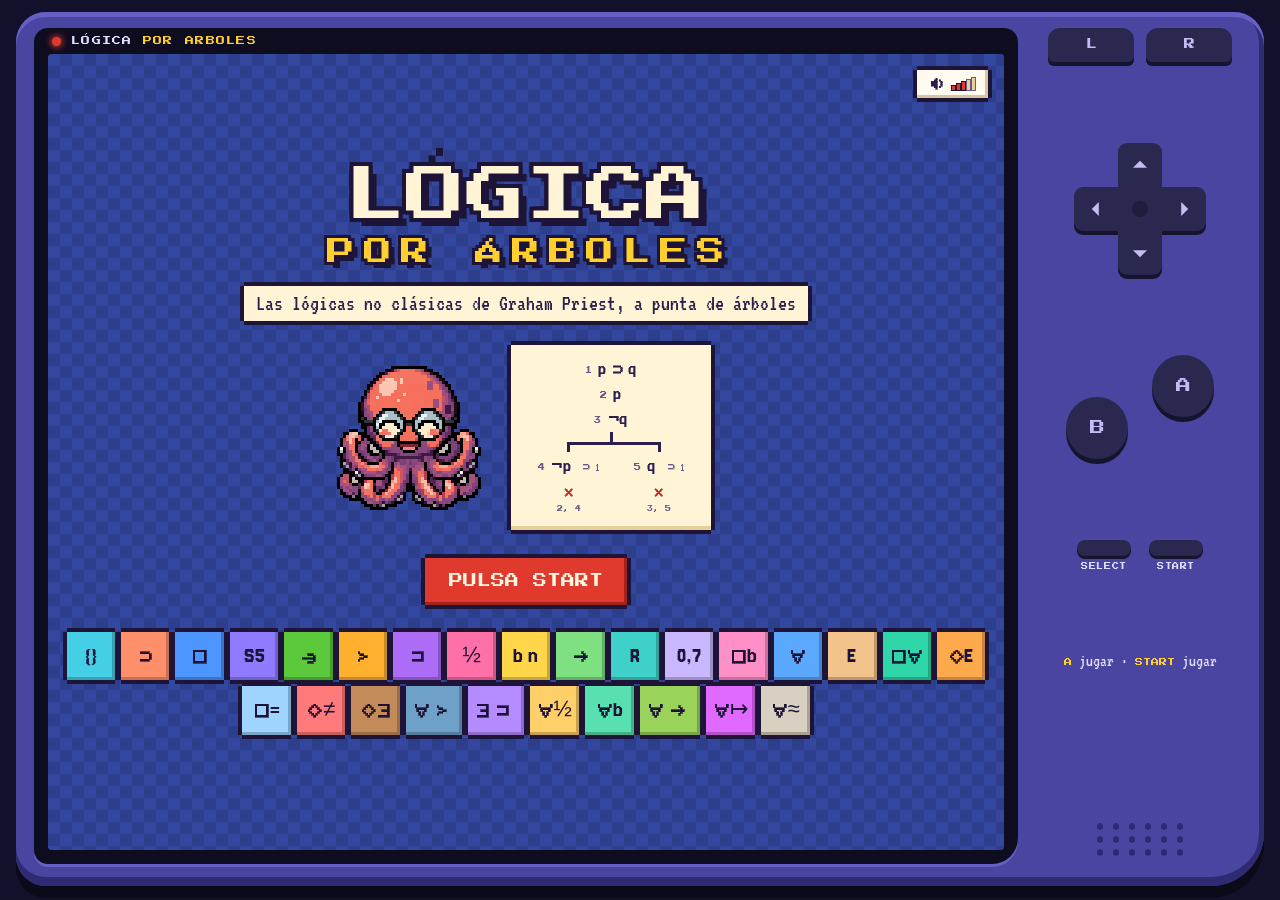
==== commit 9e38a02b: "Capítulos 24–25: relevantes y difusas cuantificadas; arreglos de sistemas - B y DW de primer orden, " ====
--- a/Logica por Arboles.html
+++ b/Logica por Arboles.html
@@ -1046,176 +1046,184 @@
 window.LA_PULPO = {"neutral":{"base":"[data-uri]","blink":"[data-uri]","talk":"[data-uri]"},"happy":{"base":"[data-uri]","talk":"[data-uri]"},"sad":{"base":"[data-uri]","blink":"[data-uri]","talk":"[data-uri]"},"think":{"base":"[data-uri]","blink":"[data-uri]","talk":"[data-uri]"},"brave":{"base":"[data-uri]","blink":"[data-uri]","talk":"[data-uri]"}};
 </script>
 <script>
-/* Lógica por Árboles — fórmulas con la notación de Priest (An Introduction to Non-Classical Logic)
-   Parámetros proposicionales: p q r s t · predicados: mayúsculas · constantes: a–o · variables: x y z
-   Conectivas: ¬ ∧ ∨ ⊃ ≡ (clásicas) · □ ◇ (modales) · ⥽ (estricto) · > (condicional) · → (condicional
-   intensional de los capítulos 9–11) · ⊐ (condicional intuicionista) · [F] ⟨F⟩ [P] ⟨P⟩ (tiempo)
-   · ∀ ∃ · = (identidad) · E (existencia, en las lógicas libres) */
-(function (root) {
-'use strict';
-
-const VARS = 'xyzuvw';
-const CONSTS = 'abcdefghijklmno';
-const PROPS = 'pqrst';
-const isVar = c => VARS.includes(c);
-const isConst = c => CONSTS.includes(c);
-
-class LErr extends Error {}
-const fail = m => { throw new LErr(m); };
-
-/* ---------- constructores ---------- */
-const Atom = (p, args) => ({ t: 'atom', p, args: args || [] });
-const Not = a => ({ t: 'not', a });
-const Un = (t, a) => ({ t, a });
-const Bin = (t, a, b) => ({ t, a, b });
-const Qf = (t, v, a) => ({ t, v, a });
-const Eq = (x, y) => Atom('=', [x, y]);
-const Ex = x => Atom('E', [x]);
-
-const BIN = { and: '∧', or: '∨', imp: '⊃', iff: '≡', str: '⥽', cnd: '>', arr: '→', ico: '⊐' };
-const UN = { box: '□', dia: '◇', G: '[F]', F: '⟨F⟩', H: '[P]', P: '⟨P⟩' };
-const BINOF = {}; Object.keys(BIN).forEach(k => { BINOF[BIN[k]] = k; });
-const isBin = f => !!BIN[f.t];
-const isUn = f => !!UN[f.t];
-
-function str(f, top) {
-  switch (f.t) {
-    case 'atom':
-      if (f.p === '=') return f.args[0] + '=' + f.args[1];
-      return f.p + f.args.join('');
-    case 'not': return '¬' + str(f.a, false);
-    case 'all': return '∀' + f.v + str(f.a, false);
-    case 'ex': return '∃' + f.v + str(f.a, false);
-    default: {
-      if (UN[f.t]) return UN[f.t] + str(f.a, false);
-      const s = str(f.a, false) + BIN[f.t] + str(f.b, false);
-      return top === false ? '(' + s + ')' : s;
-    }
-  }
-}
-const eq = (a, b) => str(a) === str(b);
-
-/* ---------- lectura ---------- */
-const TENSE = [['[F]', 'G'], ['⟨F⟩', 'F'], ['<F>', 'F'], ['[P]', 'H'], ['⟨P⟩', 'P'], ['<P>', 'P']];
-function parse(src) {
-  const s = String(src)
-    .replace(/<->/g, '≡').replace(/->/g, '→').replace(/~/g, '¬').replace(/&/g, '∧').replace(/\|/g, '∨')
-    .replace(/\s+/g, '');
-  let i = 0;
-  const eat = c => (s.startsWith(c, i) ? (i += c.length, true) : false);
-  /* precedencia de menor a mayor: ≡ · condicionales (asocian a la derecha) · ∨ · ∧ · unarios */
-  function iff() { let a = cond(); while (eat('≡')) a = Bin('iff', a, cond()); return a; }
-  function cond() {
-    const a = or();
-    for (const c of ['⊃', '⥽', '>', '→', '⊐']) if (eat(c)) return Bin(BINOF[c], a, cond());
-    return a;
-  }
-  function or() { let a = and(); while (eat('∨')) a = Bin('or', a, and()); return a; }
-  function and() { let a = un(); while (eat('∧')) a = Bin('and', a, un()); return a; }
-  function un() {
-    const c = s[i];
-    for (const [tok, t] of TENSE) if (s.startsWith(tok, i)) { i += tok.length; return Un(t, un()); }
-    if (c === '¬') { i++; return Not(un()); }
-    if (c === '□') { i++; return Un('box', un()); }
-    if (c === '◇') { i++; return Un('dia', un()); }
-    if (c === '∀' || c === '∃') {
-      i++;
-      const v = s[i];
-      if (!v || !isVar(v)) fail('Después de ' + c + ' va una variable (x, y, z).');
-      i++;
-      return Qf(c === '∀' ? 'all' : 'ex', v, un());
-    }
-    if (c === '(') {
-      i++;
-      const a = iff();
-      if (!eat(')')) fail('Falta cerrar un paréntesis.');
-      return a;
-    }
-    if (c && c >= 'A' && c <= 'Z') {
-      i++;
-      const args = [];
-      while (s[i] && (isConst(s[i]) || isVar(s[i]))) args.push(s[i++]);
-      return Atom(c, args);
-    }
-    if (c && (isConst(c) || isVar(c)) && s[i + 1] === '=') {   // identidad: a=b
-      const x = c; i += 2;
-      const y = s[i];
-      if (!y || !(isConst(y) || isVar(y))) fail('Después de = va un nombre o una variable.');
-      i++;
-      return Eq(x, y);
-    }
-    if (c && PROPS.includes(c)) { i++; return Atom(c); }
-    if (c && (isConst(c) || isVar(c))) fail('«' + c + '» es un nombre o una variable: va después de un predicado (Pa) o en una identidad (a=b).');
-    fail(c ? 'No esperaba «' + c + '» ahí.' : 'La fórmula está incompleta.');
-  }
-  if (!s) fail('Escribe una fórmula.');
-  const f = iff();
-  if (i < s.length) fail('No esperaba «' + s[i] + '» ahí.');
-  return f;
-}
-
-/* ---------- recorridos ---------- */
-function subformulas(f, out) {
-  out = out || [];
-  out.push(f);
-  if (f.a) subformulas(f.a, out);
-  if (f.b) subformulas(f.b, out);
-  return out;
-}
-const size = f => subformulas(f).length;
-function atomsOf(fs) {   // parámetros proposicionales, en orden alfabético
-  const set = new Set();
-  fs.forEach(f => subformulas(f).forEach(g => { if (g.t === 'atom' && !g.args.length) set.add(g.p); }));
-  return [...set].sort();
-}
-function constsOf(f, out) {
-  out = out || new Set();
-  subformulas(f).forEach(g => { if (g.t === 'atom') g.args.forEach(a => { if (isConst(a)) out.add(a); }); });
-  return out;
-}
-function freeVars(f, bound, out) {
-  bound = bound || new Set(); out = out || new Set();
-  if (f.t === 'atom') f.args.forEach(a => { if (isVar(a) && !bound.has(a)) out.add(a); });
-  else if (f.t === 'all' || f.t === 'ex') { const b2 = new Set(bound); b2.add(f.v); freeVars(f.a, b2, out); }
-  else { if (f.a) freeVars(f.a, bound, out); if (f.b) freeVars(f.b, bound, out); }
-  return out;
-}
-const closed = f => freeVars(f).size === 0;
-const isFO = f => subformulas(f).some(g => (g.t === 'atom' && g.args.length) || g.t === 'all' || g.t === 'ex');
-
-function subst(f, v, t) {
-  switch (f.t) {
-    case 'atom': return Atom(f.p, f.args.map(a => (a === v ? t : a)));
-    case 'not': return Not(subst(f.a, v, t));
-    case 'all': case 'ex': return f.v === v ? f : Qf(f.t, f.v, subst(f.a, v, t));
-    default: return UN[f.t] ? Un(f.t, subst(f.a, v, t)) : Bin(f.t, subst(f.a, v, t), subst(f.b, v, t));
-  }
-}
-/* cambia un nombre por otro (sustitución de idénticos) */
-const renameConst = (f, c, d) => {
-  if (f.t === 'atom') return Atom(f.p, f.args.map(a => (a === c ? d : a)));
-  if (f.t === 'not') return Not(renameConst(f.a, c, d));
-  if (f.t === 'all' || f.t === 'ex') return Qf(f.t, f.v, renameConst(f.a, c, d));
-  return UN[f.t] ? Un(f.t, renameConst(f.a, c, d)) : Bin(f.t, renameConst(f.a, c, d), renameConst(f.b, c, d));
-};
-function freshConst(used) { for (const c of CONSTS) if (!used.has(c)) return c; fail('Se acabaron los nombres.'); }
-
-/* ---------- semántica clásica ---------- */
-function evalCL(f, v) {
-  switch (f.t) {
-    case 'atom': return v[f.p] ? 1 : 0;
-    case 'not': return 1 - evalCL(f.a, v);
-    case 'and': return Math.min(evalCL(f.a, v), evalCL(f.b, v));
-    case 'or': return Math.max(evalCL(f.a, v), evalCL(f.b, v));
-    case 'imp': return Math.max(1 - evalCL(f.a, v), evalCL(f.b, v));
-    case 'iff': return evalCL(f.a, v) === evalCL(f.b, v) ? 1 : 0;
-    default: fail('Esa conectiva no es clásica.');
-  }
-}
-
-root.Logic = { VARS, CONSTS, PROPS, isVar, isConst, LErr, fail, Atom, Not, Un, Bin, Qf, Eq, Ex, BIN, UN, isBin, isUn,
-  str, eq, parse, subformulas, size, atomsOf, constsOf, freeVars, closed, isFO, subst, renameConst, freshConst, evalCL };
-})(typeof window !== 'undefined' ? window : globalThis);
+/* Lógica por Árboles — fórmulas con la notación de Priest (An Introduction to Non-Classical Logic)
+   Parámetros proposicionales: p q r s t · predicados: mayúsculas · constantes: a–o · variables: x y z
+   Conectivas: ¬ ∧ ∨ ⊃ ≡ (clásicas) · □ ◇ (modales) · ⥽ (estricto) · > (condicional) · → (condicional
+   intensional de los capítulos 9–11) · ⊐ (condicional intuicionista) · [F] ⟨F⟩ [P] ⟨P⟩ (tiempo)
+   · ∀ ∃ · = (identidad) · E (existencia, en las lógicas libres) */
+(function (root) {
+'use strict';
+
+const VARS = 'xyzuvw';
+const CONSTS = 'abcdefghijklmno';
+const PROPS = 'pqrst';
+const isVar = c => VARS.includes(c);
+const DESCS = 'αβγδ';   // descriptores: designadores no rígidos (capítulos 16 y 17)
+const isConst = c => CONSTS.includes(c);
+const isDesc = c => DESCS.includes(c);
+const isTerm = c => isConst(c) || isDesc(c);
+
+class LErr extends Error {}
+const fail = m => { throw new LErr(m); };
+
+/* ---------- constructores ---------- */
+const Atom = (p, args) => ({ t: 'atom', p, args: args || [] });
+const Not = a => ({ t: 'not', a });
+const Un = (t, a) => ({ t, a });
+const Bin = (t, a, b) => ({ t, a, b });
+const Qf = (t, v, a) => ({ t, v, a });
+const Eq = (x, y) => Atom('=', [x, y]);
+const Ex = x => Atom('E', [x]);
+
+const BIN = { and: '∧', or: '∨', imp: '⊃', iff: '≡', str: '⥽', cnd: '>', arr: '→', ico: '⊐' };
+const UN = { box: '□', dia: '◇', G: '[F]', F: '⟨F⟩', H: '[P]', P: '⟨P⟩' };
+const BINOF = {}; Object.keys(BIN).forEach(k => { BINOF[BIN[k]] = k; });
+const isBin = f => !!BIN[f.t];
+const isUn = f => !!UN[f.t];
+
+function str(f, top) {
+  switch (f.t) {
+    case 'atom':
+      if (f.p === '=') return f.args[0] + '=' + f.args[1];
+      return f.p + f.args.join('');
+    case 'not': return '¬' + str(f.a, false);
+    case 'all': return '∀' + f.v + str(f.a, false);
+    case 'ex': return '∃' + f.v + str(f.a, false);
+    default: {
+      if (UN[f.t]) return UN[f.t] + str(f.a, false);
+      const s = str(f.a, false) + BIN[f.t] + str(f.b, false);
+      return top === false ? '(' + s + ')' : s;
+    }
+  }
+}
+const eq = (a, b) => str(a) === str(b);
+
+/* ---------- lectura ---------- */
+const TENSE = [['[F]', 'G'], ['⟨F⟩', 'F'], ['<F>', 'F'], ['[P]', 'H'], ['⟨P⟩', 'P'], ['<P>', 'P']];
+function parse(src) {
+  const s = String(src)
+    .replace(/<->/g, '≡').replace(/->/g, '→').replace(/~/g, '¬').replace(/&/g, '∧').replace(/\|/g, '∨')
+    .replace(/\s+/g, '');
+  let i = 0;
+  const eat = c => (s.startsWith(c, i) ? (i += c.length, true) : false);
+  /* precedencia de menor a mayor: ≡ · condicionales (asocian a la derecha) · ∨ · ∧ · unarios */
+  function iff() { let a = cond(); while (eat('≡')) a = Bin('iff', a, cond()); return a; }
+  function cond() {
+    const a = or();
+    for (const c of ['⊃', '⥽', '>', '→', '⊐']) if (eat(c)) return Bin(BINOF[c], a, cond());
+    return a;
+  }
+  function or() { let a = and(); while (eat('∨')) a = Bin('or', a, and()); return a; }
+  function and() { let a = un(); while (eat('∧')) a = Bin('and', a, un()); return a; }
+  function un() {
+    const c = s[i];
+    for (const [tok, t] of TENSE) if (s.startsWith(tok, i)) { i += tok.length; return Un(t, un()); }
+    if (c === '¬') { i++; return Not(un()); }
+    if (c === '□') { i++; return Un('box', un()); }
+    if (c === '◇') { i++; return Un('dia', un()); }
+    if (c === '∀' || c === '∃') {
+      i++;
+      const v = s[i];
+      if (!v || !isVar(v)) fail('Después de ' + c + ' va una variable (x, y, z).');
+      i++;
+      return Qf(c === '∀' ? 'all' : 'ex', v, un());
+    }
+    if (c === '(') {
+      i++;
+      const a = iff();
+      if (!eat(')')) fail('Falta cerrar un paréntesis.');
+      return a;
+    }
+    if (c && c >= 'A' && c <= 'Z') {
+      i++;
+      const args = [];
+      while (s[i] && (isTerm(s[i]) || isVar(s[i]))) args.push(s[i++]);
+      return Atom(c, args);
+    }
+    if (c && (isTerm(c) || isVar(c)) && s[i + 1] === '=') {   // identidad: a=b
+      const x = c; i += 2;
+      const y = s[i];
+      if (!y || !(isTerm(y) || isVar(y))) fail('Después de = va un nombre o una variable.');
+      i++;
+      return Eq(x, y);
+    }
+    if (c && PROPS.includes(c)) { i++; return Atom(c); }
+    if (c && (isTerm(c) || isVar(c))) fail('«' + c + '» es un nombre o una variable: va después de un predicado (Pa) o en una identidad (a=b).');
+    fail(c ? 'No esperaba «' + c + '» ahí.' : 'La fórmula está incompleta.');
+  }
+  if (!s) fail('Escribe una fórmula.');
+  const f = iff();
+  if (i < s.length) fail('No esperaba «' + s[i] + '» ahí.');
+  return f;
+}
+
+/* ---------- recorridos ---------- */
+function subformulas(f, out) {
+  out = out || [];
+  out.push(f);
+  if (f.a) subformulas(f.a, out);
+  if (f.b) subformulas(f.b, out);
+  return out;
+}
+const size = f => subformulas(f).length;
+function atomsOf(fs) {   // parámetros proposicionales, en orden alfabético
+  const set = new Set();
+  fs.forEach(f => subformulas(f).forEach(g => { if (g.t === 'atom' && !g.args.length) set.add(g.p); }));
+  return [...set].sort();
+}
+function descsOf(f, out) {
+  out = out || new Set();
+  subformulas(f).forEach(g => { if (g.t === 'atom') g.args.forEach(a => { if (isDesc(a)) out.add(a); }); });
+  return out;
+}
+function constsOf(f, out) {
+  out = out || new Set();
+  subformulas(f).forEach(g => { if (g.t === 'atom') g.args.forEach(a => { if (isConst(a)) out.add(a); }); });
+  return out;
+}
+function freeVars(f, bound, out) {
+  bound = bound || new Set(); out = out || new Set();
+  if (f.t === 'atom') f.args.forEach(a => { if (isVar(a) && !bound.has(a)) out.add(a); });
+  else if (f.t === 'all' || f.t === 'ex') { const b2 = new Set(bound); b2.add(f.v); freeVars(f.a, b2, out); }
+  else { if (f.a) freeVars(f.a, bound, out); if (f.b) freeVars(f.b, bound, out); }
+  return out;
+}
+const closed = f => freeVars(f).size === 0;
+const isFO = f => subformulas(f).some(g => (g.t === 'atom' && g.args.length) || g.t === 'all' || g.t === 'ex');
+
+function subst(f, v, t) {
+  switch (f.t) {
+    case 'atom': return Atom(f.p, f.args.map(a => (a === v ? t : a)));
+    case 'not': return Not(subst(f.a, v, t));
+    case 'all': case 'ex': return f.v === v ? f : Qf(f.t, f.v, subst(f.a, v, t));
+    default: return UN[f.t] ? Un(f.t, subst(f.a, v, t)) : Bin(f.t, subst(f.a, v, t), subst(f.b, v, t));
+  }
+}
+/* cambia un nombre por otro (sustitución de idénticos) */
+const renameConst = (f, c, d) => {
+  if (f.t === 'atom') return Atom(f.p, f.args.map(a => (a === c ? d : a)));
+  if (f.t === 'not') return Not(renameConst(f.a, c, d));
+  if (f.t === 'all' || f.t === 'ex') return Qf(f.t, f.v, renameConst(f.a, c, d));
+  return UN[f.t] ? Un(f.t, renameConst(f.a, c, d)) : Bin(f.t, renameConst(f.a, c, d), renameConst(f.b, c, d));
+};
+function freshConst(used) { for (const c of CONSTS) if (!used.has(c)) return c; fail('Se acabaron los nombres.'); }
+
+/* ---------- semántica clásica ---------- */
+function evalCL(f, v) {
+  switch (f.t) {
+    case 'atom': return v[f.p] ? 1 : 0;
+    case 'not': return 1 - evalCL(f.a, v);
+    case 'and': return Math.min(evalCL(f.a, v), evalCL(f.b, v));
+    case 'or': return Math.max(evalCL(f.a, v), evalCL(f.b, v));
+    case 'imp': return Math.max(1 - evalCL(f.a, v), evalCL(f.b, v));
+    case 'iff': return evalCL(f.a, v) === evalCL(f.b, v) ? 1 : 0;
+    default: fail('Esa conectiva no es clásica.');
+  }
+}
+
+root.Logic = { VARS, CONSTS, PROPS, DESCS, isVar, isConst, isDesc, isTerm, descsOf, LErr, fail, Atom, Not, Un, Bin, Qf, Eq, Ex, BIN, UN, isBin, isUn,
+  str, eq, parse, subformulas, size, atomsOf, constsOf, freeVars, closed, isFO, subst, renameConst, freshConst, evalCL };
+})(typeof window !== 'undefined' ? window : globalThis);
 
 /* Lógica por Árboles — motor de árboles (tableaux) al estilo de Priest.
    Un solo motor para todas las lógicas del libro: cada sistema es un conjunto de banderas (SYS) y las reglas
@@ -1241,7 +1249,7 @@
 def('T', 'T = Kρ', { W: 1, md: 'K', R: 'ρ' });
 def('Kσ', 'Kσ', { W: 1, md: 'K', R: 'σ' });
 def('Kτ', 'Kτ', { W: 1, md: 'K', R: 'τ' });
-def('B', 'B = Kρσ', { W: 1, md: 'K', R: 'ρσ' });
+def('Kρσ', 'B = Kρσ', { W: 1, md: 'K', R: 'ρσ' });
 def('S4', 'S4 = Kρτ', { W: 1, md: 'K', R: 'ρτ' });
 def('S5', 'S5 = Kρστ', { W: 1, md: 'K', R: 'ρστ' });
 def('Kυ', 'S5 = Kυ', { W: 1, md: 'U' });
@@ -1256,6 +1264,8 @@
 def('C', 'C', { W: 1, md: 'U', cond: 'C' });
 def('C+', 'C⁺', { W: 1, md: 'U', cond: 'C+' });
 def('I', 'Intuicionista', { W: 1, sg: 1, int: 1, R: 'ρτ' });
+def('IQ', 'Intuicionista de primer orden', { W: 1, sg: 1, int: 1, R: 'ρτ', fo: 'int' });
+def('IQ=', 'Intuicionista de primer orden con identidad', { W: 1, sg: 1, int: 1, R: 'ρτ', fo: 'int', eq: 1, ci: 1 });
 def('FDE', 'FDE', { sg: 1, neg: 'fde', imp: 'def' });
 def('K3', 'K3', { sg: 1, neg: 'fde', imp: 'def', cl: 'k3' });
 def('LP', 'LP', { sg: 1, neg: 'fde', imp: 'def', cl: 'lp' });
@@ -1277,12 +1287,47 @@
 def('KK3τ', 'K_K3 τ', { W: 1, sg: 1, neg: 'fde', imp: 'def', md: 'K', cl: 'k3', R: 'τ' });
 def('KLPρ', 'K_LP ρ', { W: 1, sg: 1, neg: 'fde', imp: 'def', md: 'K', cl: 'lp', R: 'ρ' });
 def('A', 'A (Aristóteles): K3ρτ con persistencia', { W: 1, sg: 1, neg: 'fde', imp: 'def', md: 'K', cl: 'k3', R: 'ρτ', pers: 1 });
+def('QFDE', 'FDE de primer orden', { sg: 1, neg: 'fde', imp: 'def', fo: 'cl', eq: 1 });
+def('QK3', 'K3 de primer orden', { sg: 1, neg: 'fde', imp: 'def', fo: 'cl', eq: 1, cl: 'k3' });
+def('QLP', 'LP de primer orden', { sg: 1, neg: 'fde', imp: 'def', fo: 'cl', eq: 1, cl: 'lp' });
+def('FFDE', 'FDE libre', { sg: 1, neg: 'fde', imp: 'def', fo: 'free' });
+def('FFDE−', 'FDE libre negativa', { sg: 1, neg: 'fde', imp: 'def', fo: 'free', nfree: 'neg' });
+def('FFDE0', 'FDE libre neutra', { sg: 1, neg: 'fde', imp: 'def', fo: 'free', nfree: 'neu' });
+def('QFDE*', 'FDE de primer orden con estrella', { W: 1, sg: 1, neg: 'star', imp: 'def', fo: 'cl', eq: 1, ni: 1 });
+def('QK4', 'K4 de primer orden', { W: 1, sg: 1, neg: 'fde', imp: 'def', arr: 'K4', fo: 'cl' });
+def('QN4', 'N4 de primer orden', { W: 1, sg: 1, neg: 'fde', imp: 'def', arr: 'N4', fo: 'cl' });
+def('QK*', 'K* de primer orden', { W: 1, sg: 1, neg: 'star', imp: 'def', arr: 'K*', fo: 'cl' });
+def('QN*', 'N* de primer orden', { W: 1, sg: 1, neg: 'star', imp: 'def', arr: 'N*', fo: 'cl' });
+def('QI4', 'I4 de primer orden', { W: 1, sg: 1, neg: 'fde', imp: 'def', cn: 1, R: 'ρτ', fo: 'int' });
+def('QI3', 'I3 de primer orden', { W: 1, sg: 1, neg: 'fde', imp: 'def', cn: 1, cl: 'k3', R: 'ρτ', fo: 'int' });
+def('QW', 'W de primer orden', { W: 1, sg: 1, neg: 'fde', imp: 'def', cn: 'W', R: 'ρτ', fo: 'int' });
 def('B', 'B (relevante básica)', { W: 1, sg: 1, neg: 'star', imp: 'def', arr: 'B', tern: 1 });
 def('DW', 'DW = B + C8', { W: 1, sg: 1, neg: 'star', imp: 'def', arr: 'B', tern: 1, R: 'C8' });
+def('QB', 'B de primer orden', { W: 1, sg: 1, neg: 'star', imp: 'def', arr: 'B', tern: 1, fo: 'cl' });
+def('QB=', 'B de primer orden con identidad', { W: 1, sg: 1, neg: 'star', imp: 'def', arr: 'B', tern: 1, fo: 'cl', rid: 1 });
+def('QB=⊆', 'B con identidad y restricción de subconjunto', { W: 1, sg: 1, neg: 'star', imp: 'def', arr: 'B', tern: 1, fo: 'cl', rid: 1, sc: 1 });
+def('QDW', 'DW de primer orden', { W: 1, sg: 1, neg: 'star', imp: 'def', arr: 'B', tern: 1, R: 'C8', fo: 'cl' });
 def('CB', 'CB', { W: 1, sg: 1, neg: 'star', imp: 'def', arr: 'B', tern: 1, cond: 'C' });
 def('CB+', 'CB⁺', { W: 1, sg: 1, neg: 'star', imp: 'def', arr: 'B', tern: 1, cond: 'C+' });
-def('FOL', 'Primer orden clásica', { fo: 'cl', id: 1 });
+def('FOL', 'Primer orden clásica', { fo: 'cl', eq: 1 });
 def('CK', 'CK (dominio constante)', { W: 1, md: 'K', fo: 'cl' });
+def('CC', 'CC: C de dominio constante', { W: 1, md: 'U', cond: 'C', fo: 'cl' });
+def('VC', 'VC: C de dominio variable', { W: 1, md: 'U', cond: 'C', fo: 'var' });
+def('CC+', 'CC⁺', { W: 1, md: 'U', cond: 'C+', fo: 'cl' });
+def('VC+', 'VC⁺', { W: 1, md: 'U', cond: 'C+', fo: 'var' });
+def('CL(L)', 'CL: L de dominio constante', { W: 1, md: 'K', nn: 'L', fo: 'cl' });
+def('CLρ', 'CLρ', { W: 1, md: 'K', nn: 'L', fo: 'cl', R: 'ρ' });
+def('VL', 'VL: L de dominio variable', { W: 1, md: 'K', nn: 'L', fo: 'var' });
+def('CN', 'CN: N de dominio constante', { W: 1, md: 'K', nn: 'N', fo: 'cl' });
+def('VN', 'VN: N de dominio variable', { W: 1, md: 'K', nn: 'N', fo: 'var' });
+def('CNρ', 'CNρ (S2 cuantificada)', { W: 1, md: 'K', nn: 'N', fo: 'cl', R: 'ρ' });
+def('CK≈', 'CK(CI): identidad contingente', { W: 1, md: 'K', fo: 'cl', eq: 1, ci: 1 });
+def('CS5≈', 'CS5(CI)', { W: 1, md: 'U', fo: 'cl', eq: 1, ci: 1 });
+def('VK≈', 'VK(CI)', { W: 1, md: 'K', fo: 'var', eq: 1, ci: 1 });
+def('CK=', 'CK(NI): identidad necesaria', { W: 1, md: 'K', fo: 'cl', eq: 1, ni: 1 });
+def('CS5=', 'CS5(NI)', { W: 1, md: 'U', fo: 'cl', eq: 1, ni: 1 });
+def('VK=', 'VK(NI)', { W: 1, md: 'K', fo: 'var', eq: 1, ni: 1 });
+def('VK=−', 'VK(NI) negativa', { W: 1, md: 'K', fo: 'var', eq: 1, ni: 1, nfree: 1 });
 def('CT', 'CT = CKρ', { W: 1, md: 'K', fo: 'cl', R: 'ρ' });
 def('CS4', 'CS4 = CKρτ', { W: 1, md: 'K', fo: 'cl', R: 'ρτ' });
 def('CS5', 'CS5 = CKυ', { W: 1, md: 'U', fo: 'cl' });
@@ -1296,8 +1341,8 @@
 def('VKτt', 'VKτt', { W: 1, md: 'K', fo: 'var', tense: 1, R: 'τ' });
 def('VK+', 'VK con dominios crecientes', { W: 1, md: 'K', fo: 'var', di: 1 });
 def('VK−', 'VK negativa', { W: 1, md: 'K', fo: 'var', nfree: 1 });
-def('FREE', 'Lógica libre positiva', { fo: 'free', id: 1 });
-def('NFREE', 'Lógica libre negativa', { fo: 'free', id: 1, nfree: 1 });
+def('FREE', 'Lógica libre positiva', { fo: 'free', eq: 1 });
+def('NFREE', 'Lógica libre negativa', { fo: 'free', eq: 1, nfree: 1 });
 
 /* ================= nodos ================= */
 const F = (f, w, s) => ({ k: 'f', f, w: w == null ? null : String(w), s: s || '' });
@@ -1313,17 +1358,17 @@
 
 /* ================= contexto de una rama ================= */
 function ctxOf(path, sys) {
-  const keys = new Set(), worlds = [], ws = new Set(), consts = new Set(), rel = [], rel3 = [];
+  const keys = new Set(), worlds = [], ws = new Set(), consts = new Set(), descs = new Set(), rel = [], rel3 = [];
   const addW = w => { if (w != null && !ws.has(w)) { ws.add(w); worlds.push(w); } };
   path.forEach(n => {
     keys.add(n.key);
     if (n.k === 'r') { addW(n.a); addW(n.b); rel.push(n); }
     else if (n.k === 'r3') { addW(n.a); addW(n.b); addW(n.c); rel3.push(n); }
-    else { addW(n.w); L.constsOf(n.f, consts); }
+    else { addW(n.w); L.constsOf(n.f, consts); L.descsOf(n.f, descs); }
   });
   if (sys.W && !ws.has('0')) addW('0');
   return {
-    path, keys, worlds, consts, rel, rel3,
+    path, keys, worlds, consts, descs, rel, rel3,
     has: spec => keys.has(keyOf(spec)),
     next() { let m = -1; worlds.forEach(w => { const k = parseInt(w, 10); if (k > m) m = k; }); return String(m + 1); },
     fresh() { return L.freshConst(consts); },
@@ -1444,6 +1489,8 @@
         if (sys.imp === 'def') return [one('¬⊃', S(Not(Bin('or', Not(g.a), g.b)), s))];
         return pos ? [one('¬⊃+', S(g.a, P), S(Not(g.b), P))] : [two('¬⊃−', [S(g.a, M)], [S(Not(g.b), M)])];
       case 'iff': return [one('¬≡', S(Not(Bin('and', Bin('imp', g.a, g.b), Bin('imp', g.b, g.a))), s))];
+      case 'all': return sys.fo ? [one('¬∀', S(Qf('ex', g.v, Not(g.a)), s))] : [];
+      case 'ex': return sys.fo ? [one('¬∃', S(Qf('all', g.v, Not(g.a)), s))] : [];
       case 'box': return [one('¬□', S(Un('dia', Not(g.a)), s))];
       case 'dia': return [one('¬◇', S(Un('box', Not(g.a)), s))];
       case 'ico':
@@ -1468,6 +1515,29 @@
       return pos   // RM3
         ? [{ r: '⊃+', alts: [[S(f.a, M)], [S(Not(f.b), M)], [S(Bin('and', f.a, Not(f.a)), P), S(Bin('and', f.b, Not(f.b)), P)]] }]
         : [two('⊃−', [S(f.a, P), S(Not(f.b), P), S(Not(f.a), M)], [S(f.a, P), S(Not(f.b), P), S(f.b, M)])];
+    case 'ex': case 'all': {
+      if (sys.fo === 'cl' || sys.fo === 'free') {   // FDE y compañía de primer orden (22.3.1, 22.4.3)
+        const I = c => inst(f.a, f.v, c), free = sys.fo === 'free';
+        const every = (f.t === 'all') === pos, sg = pos ? P : M, name = (f.t === 'all' ? '∀' : '∃') + (pos ? '+' : '−');
+        if (every) {
+          const mk = c => (free ? two(name, [S(Ex(c), M)], [S(I(c), sg)]) : one(name, S(I(c), sg)));
+          if (B.consts.size) return [...B.consts].sort().map(mk);
+          return [{ r: name, fresh: true, make: X => { const c = X.fresh(); return free ? [[S(Ex(c), M)], [S(I(c), sg)]] : [[S(I(c), sg)]]; }, sat: X => X.consts.size > 0 }];
+        }
+        return [{ r: name, fresh: true, make: X => { const c = X.fresh(); return [[...(free ? [S(Ex(c), P)] : []), S(I(c), sg)]]; },
+          sat: X => [...X.consts].some(c => X.has(S(I(c), sg)) && (!free || X.has(S(Ex(c), P)))) }];
+      }
+      if (sys.fo !== 'int') return [];
+      const I = c => inst(f.a, f.v, c);
+      if (f.t === 'ex' && pos) return [{ r: '∃+', fresh: true, make: X => { const c = X.fresh(); return [[S(Ex(c), P), S(I(c), P)]]; },
+        sat: X => [...X.consts].some(c => X.has(S(Ex(c), P)) && X.has(S(I(c), P))) }];
+      if (f.t === 'ex') return [...B.consts].sort().map(c => two('∃−', [S(Ex(c), M)], [S(I(c), M)]));
+      if (!pos) return [{ r: '∀−', fresh: true, make: X => { const j = X.next(), c = X.fresh(); return [[Rl(x, j), S(Ex(c), P, j), S(I(c), M, j)]]; },
+        sat: X => B.rel.some(r => r.a === x && [...X.consts].some(c => X.has(S(Ex(c), P, r.b)) && X.has(S(I(c), M, r.b)))) }];
+      const out = [];
+      B.rel.filter(r => r.a === x && !r.A).forEach(r => [...B.consts].sort().forEach(c => out.push(two('∀+', [S(Ex(c), M, r.b)], [S(I(c), P, r.b)]))));
+      return out;
+    }
     case 'ico':   // condicional intuicionista
       if (pos) return B.rel.filter(r => r.a === x && !r.A).map(r => two('⊐+', [S(f.a, M, r.b)], [S(f.b, P, r.b)]));
       return [{ r: '⊐−', fresh: true, make: X => { const j = X.next(); return [[Rl(x, j), S(f.a, P, j), S(f.b, M, j)]]; },
@@ -1543,12 +1613,46 @@
       B.path.forEach(n => { if (n.k === 'f' && !n.s && n.f.t === 'atom' && n.f.args.length && n.f.p !== 'E') n.f.args.forEach(a => { if (L.isConst(a)) out.push(one('NCR', F(Ex(a), n.w))); }); });
       return out;
     } },
+  'NCR±': { name: 'Restricción de neutralidad o negatividad', desc: 'De Pa₁…aₙ,+ pasa a Eaᵢ,+ (negativa); en la neutra, también de ¬Pa₁…aₙ,+.',
+    inst: (sys, B) => {
+      const out = [];
+      B.path.forEach(n => {
+        if (n.k !== 'f' || n.s !== '+') return;
+        const at = n.f.t === 'atom' ? n.f : (sys.nfree === 'neu' && n.f.t === 'not' && n.f.a.t === 'atom') ? n.f.a : null;
+        if (at && at.args.length && at.p !== 'E') at.args.forEach(a => { if (L.isConst(a)) out.push(one('NCR', F(Ex(a), n.w, '+'))); });
+      });
+      return out;
+    } },
+  'SC': { name: 'Restricción de subconjunto', desc: 'De a=b, +α pasa a a=b, +0: la identidad de los mundos no normales vuelve al mundo 0.',
+    inst: (sys, B) => B.path.filter(n => n.k === 'f' && n.s === '+' && n.w !== '0' && n.f.t === 'atom' && n.f.p === '=' && n.f.args.every(L.isConst)).map(n => one('SC', F(n.f, '0', '+'))) },
   'SIE': { name: 'Autoidentidad de lo existente', desc: 'De Ea pasa a a=a.',
     inst: (sys, B) => B.path.filter(n => n.k === 'f' && !n.s && n.f.t === 'atom' && n.f.p === 'E').map(n => one('SIE', F(Eq(n.f.args[0], n.f.args[0]), n.w))) },
   'DI': { name: 'Dominios crecientes', desc: 'De irj y Ea,i pasa a Ea,j: lo que existe en un mundo existe en los que ve.',
     inst: (sys, B) => {
       const out = [];
       B.path.forEach(n => { if (n.k === 'f' && !n.s && n.f.t === 'atom' && n.f.p === 'E') B.rel.forEach(r => { if (!r.A && r.a === n.w && r.b !== n.w) out.push(one('DI', F(n.f, r.b))); }); });
+      return out;
+    } },
+  'IIR': { name: 'Invariancia de la identidad', desc: 'De a=b, i pasa a a=b, j en cada mundo j de la rama (a y b nombres rígidos).',
+    inst: (sys, B) => {
+      const out = [];
+      B.path.forEach(n => {
+        if (n.k !== 'f' || n.s !== (sys.sg ? '+' : '') || n.f.t !== 'atom' || n.f.p !== '=' || !n.f.args.every(L.isConst)) return;
+        const [a, b] = n.f.args;
+        const ws = sys.neg === 'star' ? [...new Set(B.worlds.flatMap(w => [base(w), base(w) + '#']))] : B.worlds;
+        ws.forEach(j => {
+          if (j === n.w) return;
+          if (sys.nfree && !B.has(F(Ex(a), j)) && !B.has(F(Ex(b), j))) return;
+          out.push(one('IIR', F(n.f, j, n.s)));
+        });
+      });
+      return out;
+    } },
+  'DSC': { name: 'Descriptores', desc: 'Para cada descriptor α y cada mundo i: c=α, i con un nombre rígido c nuevo (lo que α denota en i).', fresh: 1,
+    inst: (sys, B) => {
+      const out = [];
+      B.descs.forEach(d => B.worlds.forEach(i => out.push({ r: 'DSC', fresh: true, make: X => [[F(Eq(X.fresh(), d), i)]],
+        sat: X => X.path.some(m => m.k === 'f' && !m.s && m.w === i && m.f.t === 'atom' && m.f.p === '=' && ((m.f.args[1] === d && L.isConst(m.f.args[0])) || (m.f.args[0] === d && L.isConst(m.f.args[1])))) })));
       return out;
     } },
   'C+': { name: 'Centrado', desc: 'Para cada mundo i y cada antecedente A de un condicional: o bien ¬A,i, o bien A,i e i r_A i.',
@@ -1562,18 +1666,23 @@
   'SI': { name: 'Sustitución de idénticos', desc: 'Con a=b, cambia a por b (o b por a) en una fórmula atómica.',
     inst: (sys, B) => {
       const out = [];
-      const ids = B.path.filter(n => n.k === 'f' && !n.s && n.f.t === 'atom' && n.f.p === '=' && n.f.args[0] !== n.f.args[1]);
-      const ats = B.path.filter(n => n.k === 'f' && !n.s && n.f.t === 'atom' && n.f.args.length);
+      const sg = sys.sg ? '+' : '';
+      const ids = B.path.filter(n => n.k === 'f' && n.s === sg && n.f.t === 'atom' && n.f.p === '=' && n.f.args[0] !== n.f.args[1] && (!sys.rid || n.w === '0'));
+      const ats = B.path.filter(n => n.k === 'f' && n.s === sg && ((n.f.t === 'atom' && n.f.args.length) || (sys.neg === 'fde' && n.f.t === 'not' && n.f.a.t === 'atom' && n.f.a.args.length)));
       ids.forEach(e => {
         const [a, b] = e.f.args;
-        ats.forEach(m => {
-          if (m === e || m.w !== e.w) return;
+        const self = sys.sg ? [F(Atom('=', [a, a]), e.w, sg)] : [];   // a=a, +0 está siempre disponible
+        [...ats, ...self].forEach(m => {
+          if (m === e || (!sys.rid && m.w !== e.w)) return;   // relevante (24.6.1): identidades del mundo 0, en cualquier mundo
+          const at = m.f.t === 'not' ? m.f.a : m.f, wrap = g => (m.f.t === 'not' ? Not(g) : g);
+          if (at.p === '=' && at.args.length === 2 && at.args.includes(a) && at.args.includes(b) && a !== b) out.push(one('SI', F(wrap(Atom('=', [at.args[1], at.args[0]])), m.w, sg)));
           [[a, b], [b, a]].forEach(([x, y]) => {
-            const pos = m.f.args.map((t, i) => (t === x ? i : -1)).filter(i => i >= 0);
+            const pos = at.args.map((t, i) => (t === x ? i : -1)).filter(i => i >= 0);
             for (let mask = 1; mask < (1 << pos.length); mask++) {
-              const args = m.f.args.slice();
+              const args = at.args.slice();
               pos.forEach((p, k) => { if (mask & (1 << k)) args[p] = y; });
-              out.push(one('SI', F(Atom(m.f.p, args), m.w)));
+              if (at.p === '=' && args[0] === args[1]) continue;   // a=a no aporta nada (el giro de a=b se hace abajo, en un paso)
+              out.push(one('SI', F(wrap(Atom(at.p, args)), m.w, sg)));
             }
           });
         });
@@ -1586,10 +1695,13 @@
   if (sys.R.includes('C8')) ids.push('C8');
   if (sys.int || sys.cn || sys.pers) ids.push('her');
   if (sys.cond === 'C+') ids.push(sys.sg ? 'CB+' : 'C+');
-  if (sys.id && sys.fo) ids.push('SI');
-  if (sys.nfree) ids.push('NCR');
-  if (sys.nfree && sys.id) ids.push('SIE');
+  if ((sys.eq || sys.rid) && sys.fo) ids.push('SI');
+  if (sys.sc) ids.push('SC');
+  if (sys.nfree) ids.push(sys.sg ? 'NCR±' : 'NCR');
+  if (sys.nfree && sys.eq) ids.push('SIE');
   if (sys.di) ids.push('DI');
+  if (sys.ni) ids.push('IIR', 'DSC');
+  if (sys.ci && !sys.int) ids.push('DSC');
   return ids;
 }
 
@@ -1608,7 +1720,7 @@
   if ((sys.cl === 'lp' || sys.cl === 'both') && a.s === '-' && b.s === '-' && (negOf(a, b) || negOf(b, a))) return true;
   return false;
 }
-const selfClash = (sys, a) => a.k === 'f' && !sys.sg && !sys.nfree && a.f.t === 'not' && a.f.a.t === 'atom' && a.f.a.p === '=' && a.f.a.args[0] === a.f.a.args[1];
+const selfClash = (sys, a) => a.k === 'f' && sys.sg ? (a.s === '-' && (!sys.rid || a.w === '0') && a.f.t === 'atom' && a.f.p === '=' && a.f.args[0] === a.f.args[1]) : a.k === 'f' && !sys.nfree && a.f.t === 'not' && a.f.a.t === 'atom' && a.f.a.p === '=' && a.f.a.args[0] === a.f.a.args[1];
 
 /* ================= el árbol ================= */
 class Tab {
@@ -1619,6 +1731,11 @@
     this.nodes = []; this.root = null;
     const w = this.sys.W ? '0' : null;
     const init = this.sys.sg ? [...prem.map(f => F(f, w, '+')), F(concl, w, '-')] : [...prem.map(f => F(f, w)), F(Not(concl), w)];
+    if (this.sys.fo === 'int') {   // 20.4.1: lo nombrado en premisas y conclusión existe desde el principio
+      const cs = new Set();
+      [...prem, concl].forEach(f => L.constsOf(f, cs));
+      (cs.size ? [...cs].sort() : [L.freshConst(cs)]).forEach(c => init.unshift(F(Ex(c), '0', '+')));
+    }
     let at = null;
     init.forEach(spec => { at = this.add(spec, at, null, 'ini'); });
   }
@@ -1909,24 +2026,34 @@
   const consts = [...B.consts].sort();
   consts.forEach(c => { repOf[c] = c; });
   const find = c => (repOf[c] === c ? c : (repOf[c] = find(repOf[c])));
-  lits.forEach(n => { if (!n.s && n.f.t === 'atom' && n.f.p === '=') { const a = find(n.f.args[0]), b = find(n.f.args[1]); if (a !== b) repOf[a > b ? a : b] = a < b ? a : b; } });
-  M.rep = c => find(c);
-  M.dom = [...new Set(consts.map(find))];
+  lits.forEach(n => { if ((!n.s || n.s === '+') && (!sys.rid || n.w === '0') && n.f.t === 'atom' && n.f.p === '=' && n.f.args.every(L.isConst)) { const a = find(n.f.args[0]), b = find(n.f.args[1]); if (a !== b) repOf[a > b ? a : b] = a < b ? a : b; } });
+  /* un descriptor denota, en cada mundo, lo que denota el nombre rígido que la rama iguala con él allí */
+  M.desc = {};
+  lits.forEach(n => { if (!n.s && n.f.t === 'atom' && n.f.p === '=') { const [x, y] = n.f.args; const d = L.isDesc(x) ? x : L.isDesc(y) ? y : null, c = d === x ? y : x; if (d && L.isConst(c)) (M.desc[n.w] = M.desc[n.w] || {})[d] = c; } });
+  M.rep = (c, w) => (L.isDesc(c) ? (M.desc[w] && M.desc[w][c] ? find(M.desc[w][c]) : '?' + c) : find(c));
+  if (sys.ci) {   // identidad contingente: cada mundo agrupa los nombres a su manera (los «avatares», 17.2.6)
+    const per = {};
+    M.W.forEach(w => { const o = {}; consts.forEach(c => { o[c] = c; }); per[w] = o; });
+    const fw = (w, c) => (per[w][c] === c || per[w][c] == null ? c : (per[w][c] = fw(w, per[w][c])));
+    lits.forEach(n => { if ((!n.s || n.s === '+') && n.f.t === 'atom' && n.f.p === '=' && n.f.args.every(L.isConst)) { const a = fw(n.w, n.f.args[0]), b = fw(n.w, n.f.args[1]); if (a !== b) per[n.w][a > b ? a : b] = a < b ? a : b; } });
+    M.rep = (c, w) => { const d = L.isDesc(c) ? (M.desc[w] && M.desc[w][c]) : c; return d ? fw(w, d) + '·' + w : '?' + c; };
+  }
+  M.dom = sys.ci ? consts.slice() : [...new Set(consts.map(find))];
   if (sys.fo && !M.dom.length) M.dom = ['a'];
-  const g = f => (f.t === 'atom' && f.args.length ? Atom(f.p, f.args.map(a => (L.isConst(a) ? find(a) : a))) : f);
+  const g = (f, w) => (f.t === 'atom' && f.args.length ? Atom(f.p, f.args.map(a => (L.isTerm(a) ? M.rep(a, w) : a))) : f);
   lits.forEach(n => {
     const w = n.w, f = n.f;
     if (!sys.sg) {
-      if (f.t === 'atom') M.pos[w].add(str(g(f)));
-      if (f.t === 'not' && f.a.t === 'atom') M.neg[w].add(str(g(f.a)));
+      if (f.t === 'atom') M.pos[w].add(str(g(f, w)));
+      if (f.t === 'not' && f.a.t === 'atom') M.neg[w].add(str(g(f.a, w)));
       if (sys.nn === 'L' && w !== '0') {   // en L los valores de □A y ◇A en mundos no normales vienen de la rama
         if (f.t === 'box' || f.t === 'dia') M.fixed[w][str(f)] = 1;
         if (f.t === 'not' && (f.a.t === 'box' || f.a.t === 'dia')) M.fixed[w][str(f.a)] = 0;
       }
     } else {
       const atomic = f.t === 'atom', negAt = f.t === 'not' && f.a.t === 'atom';
-      if (n.s === '+' && atomic) M.pos[w].add(str(f));
-      if (n.s === '+' && negAt) M.neg[w].add(str(f.a));
+      if (n.s === '+' && atomic) M.pos[w].add(str(g(f, w)));
+      if (n.s === '+' && negAt) M.neg[w].add(str(g(f.a, w)));
       if (n.s === '-' && atomic) (M.notpos = M.notpos || new Set()).add(w + '|' + str(f));
       if (n.s === '-' && negAt) (M.notneg = M.notneg || new Set()).add(w + '|' + str(f.a));
       if ((sys.arr === 'N4' || sys.arr === 'N*') && w !== '0') {
@@ -1962,6 +2089,7 @@
   M.E = {};
   M.W.forEach(w => { M.E[w] = new Set(); });
   lits.forEach(n => { if (!n.s && n.f.t === 'atom' && n.f.p === 'E') M.E[n.w].add(find(n.f.args[0])); });
+  if (sys.sg && (sys.fo === 'int' || sys.fo === 'free')) M.W.forEach(w => M.pos[w].forEach(a => { if (a[0] === 'E' && a.length === 2) M.E[w].add(a[1]); }));
   return M;
 }
 
@@ -1972,8 +2100,8 @@
   const normal = M.normal.includes(w);
   switch (f.t) {
     case 'atom':
-      if (f.p === '=') return M.rep(f.args[0]) === M.rep(f.args[1]) && (!sys.nfree || M.E[w].has(M.rep(f.args[0])));
-      return M.pos[w].has(str(f.args.length ? Atom(f.p, f.args.map(M.rep)) : f));
+      if (f.p === '=') return M.rep(f.args[0], w) === M.rep(f.args[1], w) && (!sys.nfree || M.E[w].has(M.rep(f.args[0], w)));
+      return M.pos[w].has(str(f.args.length ? Atom(f.p, f.args.map(a => M.rep(a, w))) : f));
     case 'not': return !evU(sys, M, f.a, w);
     case 'and': return evU(sys, M, f.a, w) && evU(sys, M, f.b, w);
     case 'or': return evU(sys, M, f.a, w) || evU(sys, M, f.b, w);
@@ -2011,7 +2139,21 @@
   const normal = M.normal.includes(w);
   const T = g => evS(sys, M, g, w);
   switch (f.t) {
-    case 'atom': return { t: M.pos[w].has(str(f)), fa: M.neg[w].has(str(f)) };
+    case 'atom': {
+      const k = str(f.args.length ? Atom(f.p, f.args.map(a => M.rep(a, w))) : f);
+      if (f.p === '=') return { t: M.rep(f.args[0], w) === M.rep(f.args[1], w), fa: M.neg[w].has(k) };
+      return { t: M.pos[w].has(k), fa: M.neg[w].has(k) };
+    }
+    case 'all': case 'ex': {
+      if (sys.cn && sys.fo === 'int') {   // negación construible con dominios crecientes (23.8)
+        const here = d => evS(sys, M, subst(f.a, f.v, d), w), acc = M.W.filter(v => relOK(M, w, v));
+        const later = key => acc.every(v => [...M.E[v]].every(d => evS(sys, M, subst(f.a, f.v, d), v)[key]));
+        return f.t === 'all' ? { t: later('t'), fa: [...M.E[w]].some(d => here(d).fa) } : { t: [...M.E[w]].some(d => here(d).t), fa: later('fa') };
+      }
+      const D = sys.fo === 'free' ? [...M.E[w]] : M.dom;
+      const xs = D.map(d => evS(sys, M, subst(f.a, f.v, d), w));
+      return f.t === 'all' ? { t: xs.every(v => v.t), fa: xs.some(v => v.fa) } : { t: xs.some(v => v.t), fa: xs.every(v => v.fa) };
+    }
     case 'not': { const v = T(f.a); return { t: v.fa, fa: v.t }; }
     case 'and': { const a = T(f.a), b = T(f.b); return { t: a.t && b.t, fa: a.fa || b.fa }; }
     case 'or': { const a = T(f.a), b = T(f.b); return { t: a.t || b.t, fa: a.fa && b.fa }; }
@@ -2046,7 +2188,13 @@
   const tv = b => ({ t: b, fa: !b });
   const normal = M.normal.includes(w);
   switch (f.t) {
-    case 'atom': return tv(M.pos[w].has(str(f)));
+    case 'atom':
+      if (f.p === '=' && !(sys.rid && !normal)) return tv(M.rep(f.args[0], w) === M.rep(f.args[1], w));
+      return tv(M.pos[w].has(str(f.args.length ? Atom(f.p, f.args.map(a => M.rep(a, w))) : f)));
+    case 'ex': if (!sys.int) return tv(M.dom.some(d => evStar(sys, M, subst(f.a, f.v, d), w).t));
+      return tv([...M.E[w]].some(d => evStar(sys, M, subst(f.a, f.v, d), w).t));
+    case 'all': if (!sys.int) return tv(M.dom.every(d => evStar(sys, M, subst(f.a, f.v, d), w).t));
+      return tv(M.W.filter(v => relOK(M, w, v)).every(v => [...M.E[v]].every(d => evStar(sys, M, subst(f.a, f.v, d), v).t)));
     case 'not':
       if (sys.int) return tv(M.W.filter(v => relOK(M, w, v)).every(v => !evStar(sys, M, f.a, v).t));
       return tv(!evStar(sys, M, f.a, star(w)).t);
@@ -2127,28 +2275,39 @@
   /* la lógica difusa L del capítulo 11: valores en [0, 1]; es válida si el mínimo de las premisas nunca supera a la
      conclusión. El juego explora una cuadrícula de valores (de cuarto en cuarto a mano, de décimo en décimo en la máquina) */
   'Ł': { name: 'L (Łukasiewicz continua)', vals: [1, 0.75, 0.5, 0.25, 0], grid: [1, 0.9, 0.8, 0.7, 0.6, 0.5, 0.4, 0.3, 0.2, 0.1, 0], des: [1], ops: LUK, glb: true },
+  /* capítulo 25: L con identidad difusa; a=b vale 1 − δ(a, b) para una métrica δ (de cuarto en cuarto) */
+  'Łδ': { name: 'L con identidad difusa', vals: [1, 0.75, 0.5, 0.25, 0], grid: [1, 0.75, 0.5, 0.25, 0], des: [1], ops: LUK, glb: true, fid: true },
   FDE: { name: 'FDE (cuatro valores)', vals: ['1', 'b', 'n', '0'], des: ['1', 'b'], four: true }
 };
 /* FDE: cada valor es un par (verdadera, falsa) */
 const TF = { '1': [1, 0], b: [1, 1], n: [0, 0], '0': [0, 1] };
 const ofTF = (t, f) => (t ? (f ? 'b' : '1') : (f ? '0' : 'n'));
-function ev4(f, v) {
+/* con dominio (capítulo 21): las atómicas se valoran como Pa, Rab…; ∀ y ∃ son el mínimo y el máximo sobre el dominio */
+const key = f => L.str(f);
+function ev4(f, v, dom) {
   switch (f.t) {
-    case 'atom': return v[f.p];
-    case 'not': { const [t, fa] = TF[ev4(f.a, v)]; return ofTF(fa, t); }
-    case 'and': { const a = TF[ev4(f.a, v)], b = TF[ev4(f.b, v)]; return ofTF(a[0] && b[0], a[1] || b[1]); }
-    case 'or': { const a = TF[ev4(f.a, v)], b = TF[ev4(f.b, v)]; return ofTF(a[0] || b[0], a[1] && b[1]); }
-    case 'imp': return ev4(L.Bin('or', L.Not(f.a), f.b), v);
-    case 'iff': return ev4(L.Bin('and', L.Bin('imp', f.a, f.b), L.Bin('imp', f.b, f.a)), v);
+    case 'atom': return f.p === '=' ? (f.args[0] === f.args[1] ? '1' : '0') : v[key(f)];
+    case 'all': case 'ex': {
+      const xs = dom.map(d => TF[ev4(L.subst(f.a, f.v, d), v, dom)]);
+      return f.t === 'all' ? ofTF(xs.every(x => x[0]), xs.some(x => x[1])) : ofTF(xs.some(x => x[0]), xs.every(x => x[1]));
+    }
+    case 'not': { const [t, fa] = TF[ev4(f.a, v, dom)]; return ofTF(fa, t); }
+    case 'and': { const a = TF[ev4(f.a, v, dom)], b = TF[ev4(f.b, v, dom)]; return ofTF(a[0] && b[0], a[1] || b[1]); }
+    case 'or': { const a = TF[ev4(f.a, v, dom)], b = TF[ev4(f.b, v, dom)]; return ofTF(a[0] || b[0], a[1] && b[1]); }
+    case 'imp': return ev4(L.Bin('or', L.Not(f.a), f.b), v, dom);
+    case 'iff': return ev4(L.Bin('and', L.Bin('imp', f.a, f.b), L.Bin('imp', f.b, f.a)), v, dom);
     default: L.fail('Esa conectiva no tiene tabla aquí.');
   }
 }
-function evMV(sys, f, v) {
+function evMV(sys, f, v, dom) {
   const S = MV[sys];
-  if (S.four) return ev4(f, v);
-  const o = S.ops, e = g => evMV(sys, g, v);
+  if (S.four) return ev4(f, v, dom);
+  const o = S.ops, e = g => evMV(sys, g, v, dom);
   switch (f.t) {
-    case 'atom': return v[f.p];
+    case 'atom': if (f.p === '=' && S.fid && f.args[0] !== f.args[1]) return v[idKey(f.args[0], f.args[1])];
+      return f.p === '=' ? (f.args[0] === f.args[1] ? 1 : 0) : v[key(f)];
+    case 'all': return Math.min(...dom.map(d => e(L.subst(f.a, f.v, d))));
+    case 'ex': return Math.max(...dom.map(d => e(L.subst(f.a, f.v, d))));
     case 'not': return o.not(e(f.a));
     case 'and': return o.and(e(f.a), e(f.b));
     case 'or': return o.or(e(f.a), e(f.b));
@@ -2158,6 +2317,21 @@
   }
 }
 const designated = (sys, x) => MV[sys].des.includes(x);
+/* atómicas cerradas sobre un dominio: Pa, Pb, Rab… (sin la identidad, que es clásica) */
+const idKey = (a, b) => (a < b ? a + '=' + b : b + '=' + a);
+function groundAtoms(fs, dom, fid) {
+  const preds = new Map(), props = new Set();
+  let eq = false;
+  fs.forEach(f => L.subformulas(f).forEach(g => { if (g.t === 'atom') { if (!g.args.length) props.add(g.p); else if (g.p !== '=') preds.set(g.p, g.args.length); else eq = true; } }));
+  const out = [...props].sort();
+  if (fid && (eq || /=/.test(fs.map(L.str).join('')))) dom.forEach((x, i) => dom.slice(i + 1).forEach(y => out.push(idKey(x, y))));
+  [...preds.keys()].sort().forEach(p => {
+    const n = preds.get(p);
+    const go = (args) => { if (args.length === n) { out.push(p + args.join('')); return; } dom.forEach(d => go([...args, d])); };
+    go([]);
+  });
+  return out;
+}
 /* todas las valuaciones de unas letras */
 function valuations(sys, atoms) {
   const vals = MV[sys].vals, out = [];
@@ -2167,23 +2341,48 @@
 }
 /* validez por tablas: devuelve el primer contraejemplo, si lo hay */
 /* contraejemplo para L: la conclusión vale menos que alguna premisa (menos que 1 si no hay premisas) */
-const glbFails = (sys, prem, concl, v) => evMV(sys, concl, v) < Math.min(1, ...prem.map(f => evMV(sys, f, v))) - 1e-9;
-function checkMV(sys, prem, concl) {
-  const atoms = L.atomsOf([...prem, concl]);
+/* ¿es una métrica? Desigualdad triangular, y si a=b vale 1, a y b son el mismo objeto: los predicados no los distinguen */
+function fidBad(sys, v, dom, atoms) {
+  if (!MV[sys].fid || !dom) return null;
+  const d = (x, y) => (x === y ? 0 : 1 - v[idKey(x, y)]);
+  if (!(idKey(dom[0], dom[1] || dom[0]) in v) && dom.length > 1) return null;
+  for (const x of dom) for (const y of dom) for (const z of dom) if (d(x, z) > d(x, y) + d(y, z) + 1e-9) return `no es una métrica: la distancia de ${x} a ${z} supera la suma de las de ${x} a ${y} y de ${y} a ${z}`;
+  for (const x of dom) for (const y of dom) {
+    if (x === y || d(x, y) > 1e-9) continue;
+    const bad = atoms.find(k => /^[A-Z]/.test(k) && k.slice(1).includes(x) && v[k] !== v[k[0] + k.slice(1).split(x).join(y)]);
+    if (bad) return `si ${x}=${y} vale 1, son el mismo objeto, y ${bad} tiene que valer lo mismo que ${bad[0] + bad.slice(1).split(x).join(y)}`;
+  }
+  return null;
+}
+const glbFails = (sys, prem, concl, v, dom) => evMV(sys, concl, v, dom) < Math.min(1, ...prem.map(f => evMV(sys, f, v, dom))) - 1e-9;
+function checkMV(sys, prem, concl, dom) {
+  if (dom === true) {   // máquina de primer orden: prueba dominios de uno a tres objetos (incluidos los nombres usados)
+    const cs = new Set(); [...prem, concl].forEach(f => L.constsOf(f, cs));
+    let last = null;
+    for (let n = Math.max(1, cs.size); n <= 3; n++) {
+      const d = [...cs].sort(); for (const c of 'abcdefgh') { if (d.length >= n) break; if (!cs.has(c)) d.push(c); }
+      const r = checkMV(sys, prem, concl, d);
+      if (r.v === 'invalid') return r;
+      if (r.v === 'unknown') return last ? Object.assign({}, last, { how: 'dom', upto: n - 1 }) : r;   // demasiado grande: vale lo comprobado hasta aquí
+      last = r;
+    }
+    return Object.assign({}, last, { how: 'dom' });
+  }
   const S = MV[sys];
+  const atoms = dom ? groundAtoms([...prem, concl], dom, S.fid) : L.atomsOf([...prem, concl]);
   if (S.glb) {
     const grid = S.grid, n = Math.pow(grid.length, atoms.length);
-    if (n > 15000) return { v: 'unknown', how: 'big' };
+    if (n > 20000) return { v: 'unknown', how: 'big' };
     const rows = [];
     const go = (i, v) => { if (i === atoms.length) { rows.push(Object.assign({}, v)); return; } grid.forEach(x => { v[atoms[i]] = x; go(i + 1, v); }); };
     go(0, {});
-    for (const v of rows) if (glbFails(sys, prem, concl, v)) return { v: 'invalid', model: { kind: 'val', atoms, vals: v }, rows: rows.length };
+    for (const v of rows) if (!fidBad(sys, v, dom, atoms) && glbFails(sys, prem, concl, v, dom)) return { v: 'invalid', model: { kind: 'val', atoms, vals: v, dom }, rows: rows.length };
     return { v: 'valid', how: 'grid', rows: rows.length };
   }
   if (Math.pow(S.vals.length, atoms.length) > 4000) return { v: 'unknown', how: 'big' };
   const rows = valuations(sys, atoms);
   for (const v of rows) {
-    if (prem.every(f => designated(sys, evMV(sys, f, v))) && !designated(sys, evMV(sys, concl, v))) return { v: 'invalid', model: { kind: 'val', atoms, vals: v }, rows: rows.length };
+    if (prem.every(f => designated(sys, evMV(sys, f, v, dom))) && !designated(sys, evMV(sys, concl, v, dom))) return { v: 'invalid', model: { kind: 'val', atoms, vals: v, dom }, rows: rows.length };
   }
   return { v: 'valid', how: 'table', rows: rows.length };
 }
@@ -2196,7 +2395,7 @@
   return String(x).replace('.', ',');
 }
 
-root.Sem = { MV, evMV, ev4, designated, valuations, checkMV, vname, glbFails };
+root.Sem = { MV, evMV, ev4, designated, valuations, checkMV, vname, glbFails, groundAtoms, fidBad };
 })(typeof window !== 'undefined' ? window : globalThis);
 
 /* Lógica por Árboles — piezas comunes del contenido. Cada capítulo del libro de Priest es un mundo y vive en
@@ -2273,6 +2472,13 @@
       add('⊐−', 'Condicional no verdadero', '{A⊐B,−i} da {irj}, {A,+j} y {B,−j}, con j nuevo.');
       add('¬+', 'Negación verdadera', '{¬A,+i} junto a {irj} da {A,−j}, para cada j.');
       add('¬−', 'Negación no verdadera', '{¬A,−i} da {irj} y {A,+j}, con j nuevo.');
+      if (sys.fo === 'int') {
+        add('∃+', 'Particular verdadero', '{∃xA,+i} da {Ec,+i} y {A(c),+i}, con c nuevo.');
+        add('∃−', 'Particular no verdadero', '{∃xA,−i} abre {Ea,−i} | {A(a),−i}, para cada nombre a.');
+        add('∀−', 'Universal no verdadero', '{∀xA,−i} da {irj}, {Ec,+j} y {A(c),−j}, con j y c nuevos.');
+        add('∀+', 'Universal verdadero', '{∀xA,+i} junto a {irj} abre {Ea,−j} | {A(a),+j}, para cada nombre a.');
+        add('ini', 'Lista inicial', 'Empieza con {Ea,+0} para cada nombre de las premisas y la conclusión (o {Ec,+0} si no hay ninguno).');
+      }
     } else {
       add('∧+', 'Conjunción', `{A∧B,+${x}} da {A,+${x}} y {B,+${x}}.`);
       add('∧−', 'Conjunción no verdadera', `{A∧B,−${x}} abre {A,−${x}} | {B,−${x}}.`);
@@ -2286,6 +2492,14 @@
         add('¬', 'Negación con estrella', '{¬A,+x} da {A,−x̄}; {¬A,−x} da {A,+x̄}. Si x es i, x̄ es i#, y al revés.');
       }
       if (sys.imp === 'def') add('⊃', 'Condicional material', `{A⊃B} se trata como {¬A∨B}.`);
+      if (sys.fo === 'cl' || sys.fo === 'free') {
+        const fr = sys.fo === 'free';
+        add('∀+', 'Universal verdadero', fr ? '{∀xA,+} abre {Ea,−} | {A(a),+}, para cada nombre a.' : '{∀xA,+} da {A(a),+} para cada nombre a (uno nuevo si no hay).');
+        add('∀−', 'Universal no verdadero', fr ? '{∀xA,−} da {Ec,+} y {A(c),−}, con c nuevo.' : '{∀xA,−} da {A(c),−}, con c nuevo.');
+        add('∃+', 'Particular verdadero', fr ? '{∃xA,+} da {Ec,+} y {A(c),+}, con c nuevo.' : '{∃xA,+} da {A(c),+}, con c nuevo.');
+        add('∃−', 'Particular no verdadero', fr ? '{∃xA,−} abre {Ea,−} | {A(a),−}, para cada nombre a.' : '{∃xA,−} da {A(a),−} para cada nombre a.');
+        add('¬∀', 'Cuantificadores negados', '{¬∀xA,±} da {∃x¬A,±}; {¬∃xA,±} da {∀x¬A,±}.');
+      }
       if (sys.md === 'K') {
         add('□+', 'Necesidad verdadera', '{□A,+i} junto a {irj} da {A,+j}, para cada j.');
         add('□−', 'Necesidad no verdadera', '{□A,−i} da {irj} y {A,−j}, con j nuevo.');
@@ -2316,10 +2530,11 @@
   return out;
 }
 function CLOSURE(sys) {
-  if (!sys.sg) return 'Una rama se cierra cuando tiene {A} y {¬A}' + (sys.W ? ' en el mismo mundo' : '') + '.' + (sys.id ? ' También con {¬a=a}, o con {a=b} y {¬b=a}.' : '');
+  if (!sys.sg) return 'Una rama se cierra cuando tiene {A} y {¬A}' + (sys.W ? ' en el mismo mundo' : '') + '.' + (sys.eq ? ' También con {¬a=a}, o con {a=b} y {¬b=a}.' : '');
   let s = 'Una rama se cierra cuando tiene {A,+} y {A,−}' + (sys.W ? ' en el mismo mundo' : '') + '.';
   if (sys.cl === 'k3' || sys.cl === 'both') s += ' Además (K3) con {A,+} y {¬A,+}.';
   if (sys.cl === 'lp' || sys.cl === 'both') s += ' Además (LP) con {A,−} y {¬A,−}.';
+  if (sys.eq || sys.rid) s += sys.rid ? ' También con {a=a,−0}: solo en el mundo 0, el normal.' : ' También con {a=a,−}.';
   return s;
 }
 
@@ -2594,118 +2809,118 @@
 });
 })(window.CONTENT);
 
-/* Capítulo 3 · Lógicas modales normales y lógica temporal */
-(function (C) {
-const { T, Q, A, V, table, tab, rule, r, kripke } = C;
-C.world({
-  ord: 3, num: '3', name: 'Corrientes Normales', logic: 'Lógicas modales normales (T, D, B, S4, S5) y temporal Kt', badge: 'S5',
-  intro: 'Las corrientes que unen las islas pueden tener forma: volver a la misma isla, ir y volver, encadenarse. Cada forma da una lógica modal distinta, y al final el tiempo mismo.',
-  stages: [
-    T('Condiciones sobre la relación', [
-      { say: 'K es la lógica <b>normal</b> más básica. Las demás se obtienen exigiendo algo a la relación de accesibilidad R. Las cuatro condiciones más importantes:',
-        fig: table(['Nombre', 'Condición', 'Se lee'], [['ρ (rho)', 'wRw para todo w', 'reflexiva'], ['σ (sigma)', 'si w₁Rw₂, entonces w₂Rw₁', 'simétrica'], ['τ (tau)', 'si w₁Rw₂ y w₂Rw₃, entonces w₁Rw₃', 'transitiva'], ['η (eta)', 'para todo w₁ hay un w₂ con w₁Rw₂', 'extensible']]) },
-      { say: 'Combinándolas salen los sistemas clásicos de la lógica modal. Kρ se llama T; Kη, D; Kρσ, B; Kρτ, S4; y Kρστ, S5. Si R es reflexiva, también es extensible: cada mundo se ve al menos a sí mismo.',
-        fig: table(['Sistema', 'Condiciones', 'Principio característico'], [['T', 'ρ', '{□A⊃A}'], ['D', 'η', '{□A⊃◇A}'], ['Kσ', 'σ', '{A⊃□◇A}'], ['Kτ', 'τ', '{□A⊃□□A}'], ['B', 'ρσ', ''], ['S4', 'ρτ', ''], ['S5', 'ρστ', '']]) },
-      { say: 'Una idea que volverá muchas veces: <b>menos interpretaciones, más inferencias válidas</b>. Si la verdad se conserva en todos los modelos de K, se conserva en particular en los reflexivos. Por eso toda lógica normal extiende a K, y S5 extiende a todas estas.', mood: 'think' }
-    ]),
-    Q('Relaciones con forma', [
-      { q: 'Una relación donde cada mundo se ve a sí mismo es…', opts: ['simétrica', 'reflexiva', 'transitiva'], ok: 1, why: 'Es la condición ρ.' },
-      { q: 'S4 es…', opts: ['Kρσ', 'Kρτ', 'Kστ'], ok: 1, why: 'Reflexiva y transitiva.' },
-      { q: 'Si una relación es reflexiva, ¿es extensible?', opts: ['Sí, siempre', 'No necesariamente'], ok: 0, why: 'Cada mundo ve al menos a uno: a sí mismo.' },
-      { q: 'Si restringimos las interpretaciones a una clase más pequeña, el conjunto de inferencias válidas…', opts: ['crece o queda igual', 'se achica', 'no cambia nunca'], ok: 0, why: 'Hay menos lugares donde buscar contraejemplos.' }
-    ]),
-    T('Árboles para las lógicas normales', [
-      { say: 'Para estas lógicas se añaden a los árboles de K reglas que solo hablan de r. Su efecto es dar más mundos accesibles, y por tanto más trabajo a la regla de {□}.',
-        fig: rule(r(['·'], [['{iri}']], 'para cada i de la rama'), r(['{irj}'], [['{jri}']]), r(['{irj}', '{jrk}'], [['{irk}']])) },
-      { say: 'En el juego, estas reglas están en el panel <b>Relación</b>: ρ, σ, τ. Cada botón añade de una vez todo lo que su regla pide en las ramas abiertas. No se repite lo que ya está.' },
-      { say: 'El procedimiento que recomienda el libro: primero la regla de {◇}, que crea mundos; luego todo lo que haya que añadir sobre r; y al final, volver a las líneas con {□} para los mundos nuevos.',
-        fig: tab('Kτ', [], '□p⊃□□p', 'Con τ, de 0r1 y 1r2 sale 0r2, y {□p, 0} llega hasta el mundo 2.') }
-    ]),
-    A('Lo necesario es verdad (T)', 'T', ['□p'], 'p', {
-      intro: 'En T la relación es reflexiva. Aplica <b>ρ</b> para tener {0r0}.',
-      outro: 'Válida en T: con {0r0}, la necesidad de {p} en 0 alcanza al propio 0. En K esto fallaba, así que T extiende propiamente a K.' }),
-    A('Ir y volver (Kσ)', 'Kσ', ['p'], '□◇p', {
-      intro: 'Con σ, si 0 ve a 1, también 1 ve a 0.',
-      outro: 'Válida en Kσ: desde el mundo 1 se vuelve a 0, donde vale {p}.' }),
-    A('Encadenar (Kτ)', 'Kτ', ['□p'], '□□p', {
-      outro: 'Válida en Kτ: lo que 0 ve en dos pasos, lo ve en uno.' }),
-    A('Lo posible es necesariamente posible (S5)', 'S5', ['◇p'], '□◇p', {
-      intro: 'S5 tiene las tres reglas. Tras cada mundo nuevo, aplica σ y τ y vuelve a las líneas con {□}.',
-      outro: 'Válida en S5.' }),
-    T('Contramodelos con forma', [
-      { say: 'Los contramodelos se leen como en K, ahora con toda la información sobre r. Este árbol de B (reflexiva y simétrica) muestra que {□p⊃□□p} falla en B.',
-        fig: tab('B', [], '□p⊃□□p') },
-      { say: 'El modelo: w0 y w1 se ven entre sí, w1 y w2 también, y cada uno se ve a sí mismo. {p} vale en w0 y en w1, pero no en w2. Desde w0, {□p} vale; pero w1 ve a w2, así que {□p} falla en w1 y {□□p} falla en w0. Falta la transitividad.' }
-    ]),
-    A('Sin transitividad (B)', 'B', ['□p'], '□□p', {
-      outro: 'Inválida en B. Sin τ, la necesidad no se hereda dos pasos más allá.' }),
-    A('Simétrica pero no reflexiva', 'Kσ', ['□p'], 'p', {
-      outro: 'Inválida en Kσ: la simetría sola no da la reflexividad.' }),
-    T('Árboles infinitos', [
-      { say: 'La regla de η es especial: si un mundo i no ve a ninguno, crea uno nuevo j con {irj}. Aplicada sin pausa, nunca termina: el mundo nuevo tampoco ve a nadie, y así hasta el infinito.',
-        fig: rule(r(['·'], [['{irj}']], 'si i no ve a ninguno; j nuevo')) },
-      { say: 'Por eso hay que aplicarla con calma, cuando no queda nada más que hacer. En D (Kη) se valida {□p⊃◇p}: el mundo nuevo hace verdadera {p} por la necesidad y falsa por {¬◇p}.',
-        fig: tab('D', [], '□p⊃◇p') },
-      { say: 'Si un árbol de D no se cierra, es infinito, y su contramodelo también. Pero suele haber uno finito, que se encuentra mejor por ensayo y error: un solo mundo que se ve a sí mismo, con {p} falsa, refuta {□p} en D.' },
-      { say: 'Kτ también puede dar árboles infinitos: cada mundo nuevo lo ve el 0 por transitividad, y una línea {□◇p, 0} exige otro mundo, y otro… Leer el modelo infinito es posible en casos simples, pero en general cuesta mucho.', mood: 'think' }
-    ]),
-    A('Deber implica poder (D)', 'D', ['□p'], '◇p', {
-      intro: 'En D hay que darle al mundo 0 un sucesor con la regla <b>η</b>.',
-      outro: 'Válida en D. Es el principio de la lógica deóntica: lo obligatorio es permitido.' }),
-    T('S5 sin relación', [
-      { say: 'S5 es especial. Si cada mundo ve a todos (una relación <b>universal</b>, υ), la relación sobra: {□A} es verdadera si A lo es en todos los mundos, y {◇A} si lo es en alguno.' },
-      { say: 'Kυ y Kρστ dan exactamente las mismas inferencias válidas, aunque las interpretaciones de Kυ sean menos. La razón: en un modelo de Kρστ, la relación parte los mundos en clases que se ven entre sí, y basta quedarse con la clase del mundo que interesa.' },
-      { say: 'Los árboles de Kυ no mencionan r: {◇A, i} da {A, j} con j nuevo, y {□A, i} da {A, j} para cada j de la rama.',
-        fig: tab('Kυ', [], '◇p⊃□◇p') }
-    ]),
-    A('S5 a la manera breve', 'Kυ', ['◇p'], '□◇p', {
-      outro: 'Válida. Mucho más corto que con ρ, σ y τ.' }),
-    A('Lo posiblemente necesario', 'Kυ', ['◇□p'], '□p', {
-      outro: 'Válida en S5: si en algún mundo vale {□p}, vale {p} en todos, y en todos vale {□p}.' }),
-    A('¿Y en S4?', 'S4', ['◇□p'], '□◇p', {
-      outro: 'Inválida en S4: hacen falta más condiciones (la convergencia de S4.2).' }),
-    A('Una ley de T', 'T', [], '(□p∧□q)⊃(p≡q)', {
-      outro: 'Válida en T: lo necesario es verdadero, así que {p} y {q} lo son las dos.' }),
-    T('¿Qué sistema es la necesidad?', [
-      { say: 'No hay una sola respuesta, porque hay muchas necesidades. La <b>lógica</b> (verdad por el significado de las palabras) parece cumplir T, Kτ y Kσ: muchos le dan S5.' },
-      { say: 'La necesidad <b>física</b> (lo que fijan las leyes naturales) y la <b>metafísica</b> (la esencia de las cosas) cumplen al menos T. Pero ¿por qué que yo no supere la velocidad de la luz sería, a su vez, una ley de la física, como pide τ?', mood: 'think' },
-      { say: 'La necesidad <b>epistémica</b> (lo que se sabe) cumple {□A⊃A}: lo sabido es verdad. Pero se puede saber algo sin saber que se sabe, así que τ falla. Y todas las lógicas normales cierran el conocimiento bajo consecuencia, lo que tampoco parece cierto.' },
-      { say: 'La necesidad <b>alética</b>, «es definitivamente verdad que», parece S5; pero con predicados vagos se discute. Y la necesidad <b>moral</b> (lo obligatorio) no cumple {□A⊃A}: la gente no siempre hace lo que debe. Se le suele dar D, aunque los dilemas morales la ponen en duda.' }
-    ]),
-    Q('Necesidades', [
-      { q: '¿Qué principio falla para la necesidad moral?', opts: ['{□A⊃A}', '{□(A∧B)⊃□A}', 'ninguno'], ok: 0, why: 'Lo obligatorio no siempre se cumple.' },
-      { q: 'Un dilema moral, donde se debe A y se debe ¬A, pone en duda…', opts: ['{□A⊃◇A}', '{□A⊃¬□¬A}, el principio de D', '{A⊃□◇A}'], ok: 1, why: 'Si debo A y debo ¬A, falla que lo obligatorio excluya lo contrario.' },
-      { q: '¿Por qué se duda de τ para el conocimiento?', opts: ['Porque se puede saber sin saber que se sabe', 'Porque lo sabido puede ser falso', 'Porque no hay mundos epistémicos'], ok: 0, why: 'Es el ejemplo del examen: sabías más de lo que creías.' }
-    ]),
-    T('La lógica temporal Kt', [
-      { say: 'La misma semántica puede hablar del tiempo. Los mundos son instantes y wRv significa «w es anterior a v». Entonces {□} se lee «siempre en el futuro» y se escribe {[F]A}; {◇} es «alguna vez en el futuro», {⟨F⟩A}.' },
-      { say: 'La novedad es otro par de operadores, para el pasado: {[P]A} y {⟨P⟩A}. Usan la relación al revés: {⟨P⟩A} es verdadera en w si A lo es en algún v con vRw.',
-        fig: rule(r(['{[F]A, i}', '{irj}'], [['{A, j}']]), r(['{⟨F⟩A, i}'], [['{irj}', '{A, j}']]), r(['{[P]A, i}', '{jri}'], [['{A, j}']]), r(['{⟨P⟩A, i}'], [['{jri}', '{A, j}']])) },
-      { say: 'Las negaciones van como en K: {¬[F]A} da {⟨F⟩¬A}, y así. Lo interesante es cómo se cruzan pasado y futuro: lo que es, siempre habrá sido futuro. Y cada inferencia válida tiene su <b>imagen especular</b>, cambiando P por F.' }
-    ]),
-    A('Lo que es, fue futuro', 'Kt', ['p'], '[P]⟨F⟩p', {
-      outro: 'Válida en Kt: en todo instante anterior, {p} estaba en el futuro.' }),
-    A('La imagen especular', 'Kt', ['p'], '[F]⟨P⟩p', {
-      outro: 'Válida también: en todo instante posterior, {p} habrá estado en el pasado.' }),
-    A('¿Siempre antes o siempre después?', 'Kt', [], 'p⊃([F]p∨[P]p)', {
-      outro: 'Inválida: puede que {p} falle una vez en el futuro y otra en el pasado.' }),
-    T('Extensiones de Kt', [
-      { say: 'Como en lo modal, se añaden condiciones sobre «anterior a». τ (la anterioridad es transitiva) es la más natural. η dice que no hay último instante, y su espejo η′ que no hay primero. En cambio ρ y σ no tienen sentido para el tiempo.' },
-      { say: 'Otras condiciones propias del tiempo: la <b>densidad</b> δ (entre dos instantes siempre hay otro) y la <b>convergencia</b> hacia adelante φ o hacia atrás β (el tiempo no se ramifica). Para φ y β hacen falta líneas de la forma {i=j} en los árboles.' },
-      { say: '¿Hay futuros distintos y un solo pasado? Que haya dos futuros <i>posibles</i> no implica dos futuros <i>reales</i>: {◇⟨F⟩p∧◇⟨F⟩¬p} no es lo mismo que {⟨F⟩p∧⟨F⟩¬p}. Distinguirlos exige mezclar operadores modales y temporales.', mood: 'think' }
-    ]),
-    A('El tiempo transitivo', 'Kτt', ['[F]p'], '[F][F]p', {
-      outro: 'Válida en Kτt: lo que vale siempre en el futuro vale siempre en el futuro del futuro.' }),
-    A('Jefe de las corrientes', 'S5', ['◇□p'], 'p', { boss: true,
-      intro: 'Con ρ, σ y τ juntas. Organízate: mundo nuevo, relación, necesidades.',
-      outro: '¡Válida en S5!' }),
-    V('La máquina de sistemas', { sys: ['K', 'D', 'T', 'B', 'S4', 'S5', 'Kt'], syms: '¬∧∨⊃≡□◇', goals: ['valid', 'invalid', 'split'],
-      intro: 'Elige el sistema arriba. Prueba la misma inferencia en varios: busca una que sea válida en uno e inválida en otro.',
-      outro: 'Cuantas más condiciones sobre R, más inferencias válidas.',
-      ex: [[['□p'], 'p', 'invalid', 'K'], [['□p'], 'p', 'valid', 'T'], [['□p'], '□□p', 'valid', 'S4'], [['□p'], '□□p', 'invalid', 'B'], [['◇p'], '□◇p', 'valid', 'S5'], [['□p'], '◇p', 'valid', 'D']] })
-  ]
-});
-})(window.CONTENT);
+/* Capítulo 3 · Lógicas modales normales y lógica temporal */
+(function (C) {
+const { T, Q, A, V, table, tab, rule, r, kripke } = C;
+C.world({
+  ord: 3, num: '3', name: 'Corrientes Normales', logic: 'Lógicas modales normales (T, D, B, S4, S5) y temporal Kt', badge: 'S5',
+  intro: 'Las corrientes que unen las islas pueden tener forma: volver a la misma isla, ir y volver, encadenarse. Cada forma da una lógica modal distinta, y al final el tiempo mismo.',
+  stages: [
+    T('Condiciones sobre la relación', [
+      { say: 'K es la lógica <b>normal</b> más básica. Las demás se obtienen exigiendo algo a la relación de accesibilidad R. Las cuatro condiciones más importantes:',
+        fig: table(['Nombre', 'Condición', 'Se lee'], [['ρ (rho)', 'wRw para todo w', 'reflexiva'], ['σ (sigma)', 'si w₁Rw₂, entonces w₂Rw₁', 'simétrica'], ['τ (tau)', 'si w₁Rw₂ y w₂Rw₃, entonces w₁Rw₃', 'transitiva'], ['η (eta)', 'para todo w₁ hay un w₂ con w₁Rw₂', 'extensible']]) },
+      { say: 'Combinándolas salen los sistemas clásicos de la lógica modal. Kρ se llama T; Kη, D; Kρσ, B; Kρτ, S4; y Kρστ, S5. Si R es reflexiva, también es extensible: cada mundo se ve al menos a sí mismo.',
+        fig: table(['Sistema', 'Condiciones', 'Principio característico'], [['T', 'ρ', '{□A⊃A}'], ['D', 'η', '{□A⊃◇A}'], ['Kσ', 'σ', '{A⊃□◇A}'], ['Kτ', 'τ', '{□A⊃□□A}'], ['B', 'ρσ', ''], ['S4', 'ρτ', ''], ['S5', 'ρστ', '']]) },
+      { say: 'Una idea que volverá muchas veces: <b>menos interpretaciones, más inferencias válidas</b>. Si la verdad se conserva en todos los modelos de K, se conserva en particular en los reflexivos. Por eso toda lógica normal extiende a K, y S5 extiende a todas estas.', mood: 'think' }
+    ]),
+    Q('Relaciones con forma', [
+      { q: 'Una relación donde cada mundo se ve a sí mismo es…', opts: ['simétrica', 'reflexiva', 'transitiva'], ok: 1, why: 'Es la condición ρ.' },
+      { q: 'S4 es…', opts: ['Kρσ', 'Kρτ', 'Kστ'], ok: 1, why: 'Reflexiva y transitiva.' },
+      { q: 'Si una relación es reflexiva, ¿es extensible?', opts: ['Sí, siempre', 'No necesariamente'], ok: 0, why: 'Cada mundo ve al menos a uno: a sí mismo.' },
+      { q: 'Si restringimos las interpretaciones a una clase más pequeña, el conjunto de inferencias válidas…', opts: ['crece o queda igual', 'se achica', 'no cambia nunca'], ok: 0, why: 'Hay menos lugares donde buscar contraejemplos.' }
+    ]),
+    T('Árboles para las lógicas normales', [
+      { say: 'Para estas lógicas se añaden a los árboles de K reglas que solo hablan de r. Su efecto es dar más mundos accesibles, y por tanto más trabajo a la regla de {□}.',
+        fig: rule(r(['·'], [['{iri}']], 'para cada i de la rama'), r(['{irj}'], [['{jri}']]), r(['{irj}', '{jrk}'], [['{irk}']])) },
+      { say: 'En el juego, estas reglas están en el panel <b>Relación</b>: ρ, σ, τ. Cada botón añade de una vez todo lo que su regla pide en las ramas abiertas. No se repite lo que ya está.' },
+      { say: 'El procedimiento que recomienda el libro: primero la regla de {◇}, que crea mundos; luego todo lo que haya que añadir sobre r; y al final, volver a las líneas con {□} para los mundos nuevos.',
+        fig: tab('Kτ', [], '□p⊃□□p', 'Con τ, de 0r1 y 1r2 sale 0r2, y {□p, 0} llega hasta el mundo 2.') }
+    ]),
+    A('Lo necesario es verdad (T)', 'T', ['□p'], 'p', {
+      intro: 'En T la relación es reflexiva. Aplica <b>ρ</b> para tener {0r0}.',
+      outro: 'Válida en T: con {0r0}, la necesidad de {p} en 0 alcanza al propio 0. En K esto fallaba, así que T extiende propiamente a K.' }),
+    A('Ir y volver (Kσ)', 'Kσ', ['p'], '□◇p', {
+      intro: 'Con σ, si 0 ve a 1, también 1 ve a 0.',
+      outro: 'Válida en Kσ: desde el mundo 1 se vuelve a 0, donde vale {p}.' }),
+    A('Encadenar (Kτ)', 'Kτ', ['□p'], '□□p', {
+      outro: 'Válida en Kτ: lo que 0 ve en dos pasos, lo ve en uno.' }),
+    A('Lo posible es necesariamente posible (S5)', 'S5', ['◇p'], '□◇p', {
+      intro: 'S5 tiene las tres reglas. Tras cada mundo nuevo, aplica σ y τ y vuelve a las líneas con {□}.',
+      outro: 'Válida en S5.' }),
+    T('Contramodelos con forma', [
+      { say: 'Los contramodelos se leen como en K, ahora con toda la información sobre r. Este árbol de B (reflexiva y simétrica) muestra que {□p⊃□□p} falla en B.',
+        fig: tab('Kρσ', [], '□p⊃□□p') },
+      { say: 'El modelo: w0 y w1 se ven entre sí, w1 y w2 también, y cada uno se ve a sí mismo. {p} vale en w0 y en w1, pero no en w2. Desde w0, {□p} vale; pero w1 ve a w2, así que {□p} falla en w1 y {□□p} falla en w0. Falta la transitividad.' }
+    ]),
+    A('Sin transitividad (B)', 'Kρσ', ['□p'], '□□p', {
+      outro: 'Inválida en B. Sin τ, la necesidad no se hereda dos pasos más allá.' }),
+    A('Simétrica pero no reflexiva', 'Kσ', ['□p'], 'p', {
+      outro: 'Inválida en Kσ: la simetría sola no da la reflexividad.' }),
+    T('Árboles infinitos', [
+      { say: 'La regla de η es especial: si un mundo i no ve a ninguno, crea uno nuevo j con {irj}. Aplicada sin pausa, nunca termina: el mundo nuevo tampoco ve a nadie, y así hasta el infinito.',
+        fig: rule(r(['·'], [['{irj}']], 'si i no ve a ninguno; j nuevo')) },
+      { say: 'Por eso hay que aplicarla con calma, cuando no queda nada más que hacer. En D (Kη) se valida {□p⊃◇p}: el mundo nuevo hace verdadera {p} por la necesidad y falsa por {¬◇p}.',
+        fig: tab('D', [], '□p⊃◇p') },
+      { say: 'Si un árbol de D no se cierra, es infinito, y su contramodelo también. Pero suele haber uno finito, que se encuentra mejor por ensayo y error: un solo mundo que se ve a sí mismo, con {p} falsa, refuta {□p} en D.' },
+      { say: 'Kτ también puede dar árboles infinitos: cada mundo nuevo lo ve el 0 por transitividad, y una línea {□◇p, 0} exige otro mundo, y otro… Leer el modelo infinito es posible en casos simples, pero en general cuesta mucho.', mood: 'think' }
+    ]),
+    A('Deber implica poder (D)', 'D', ['□p'], '◇p', {
+      intro: 'En D hay que darle al mundo 0 un sucesor con la regla <b>η</b>.',
+      outro: 'Válida en D. Es el principio de la lógica deóntica: lo obligatorio es permitido.' }),
+    T('S5 sin relación', [
+      { say: 'S5 es especial. Si cada mundo ve a todos (una relación <b>universal</b>, υ), la relación sobra: {□A} es verdadera si A lo es en todos los mundos, y {◇A} si lo es en alguno.' },
+      { say: 'Kυ y Kρστ dan exactamente las mismas inferencias válidas, aunque las interpretaciones de Kυ sean menos. La razón: en un modelo de Kρστ, la relación parte los mundos en clases que se ven entre sí, y basta quedarse con la clase del mundo que interesa.' },
+      { say: 'Los árboles de Kυ no mencionan r: {◇A, i} da {A, j} con j nuevo, y {□A, i} da {A, j} para cada j de la rama.',
+        fig: tab('Kυ', [], '◇p⊃□◇p') }
+    ]),
+    A('S5 a la manera breve', 'Kυ', ['◇p'], '□◇p', {
+      outro: 'Válida. Mucho más corto que con ρ, σ y τ.' }),
+    A('Lo posiblemente necesario', 'Kυ', ['◇□p'], '□p', {
+      outro: 'Válida en S5: si en algún mundo vale {□p}, vale {p} en todos, y en todos vale {□p}.' }),
+    A('¿Y en S4?', 'S4', ['◇□p'], '□◇p', {
+      outro: 'Inválida en S4: hacen falta más condiciones (la convergencia de S4.2).' }),
+    A('Una ley de T', 'T', [], '(□p∧□q)⊃(p≡q)', {
+      outro: 'Válida en T: lo necesario es verdadero, así que {p} y {q} lo son las dos.' }),
+    T('¿Qué sistema es la necesidad?', [
+      { say: 'No hay una sola respuesta, porque hay muchas necesidades. La <b>lógica</b> (verdad por el significado de las palabras) parece cumplir T, Kτ y Kσ: muchos le dan S5.' },
+      { say: 'La necesidad <b>física</b> (lo que fijan las leyes naturales) y la <b>metafísica</b> (la esencia de las cosas) cumplen al menos T. Pero ¿por qué que yo no supere la velocidad de la luz sería, a su vez, una ley de la física, como pide τ?', mood: 'think' },
+      { say: 'La necesidad <b>epistémica</b> (lo que se sabe) cumple {□A⊃A}: lo sabido es verdad. Pero se puede saber algo sin saber que se sabe, así que τ falla. Y todas las lógicas normales cierran el conocimiento bajo consecuencia, lo que tampoco parece cierto.' },
+      { say: 'La necesidad <b>alética</b>, «es definitivamente verdad que», parece S5; pero con predicados vagos se discute. Y la necesidad <b>moral</b> (lo obligatorio) no cumple {□A⊃A}: la gente no siempre hace lo que debe. Se le suele dar D, aunque los dilemas morales la ponen en duda.' }
+    ]),
+    Q('Necesidades', [
+      { q: '¿Qué principio falla para la necesidad moral?', opts: ['{□A⊃A}', '{□(A∧B)⊃□A}', 'ninguno'], ok: 0, why: 'Lo obligatorio no siempre se cumple.' },
+      { q: 'Un dilema moral, donde se debe A y se debe ¬A, pone en duda…', opts: ['{□A⊃◇A}', '{□A⊃¬□¬A}, el principio de D', '{A⊃□◇A}'], ok: 1, why: 'Si debo A y debo ¬A, falla que lo obligatorio excluya lo contrario.' },
+      { q: '¿Por qué se duda de τ para el conocimiento?', opts: ['Porque se puede saber sin saber que se sabe', 'Porque lo sabido puede ser falso', 'Porque no hay mundos epistémicos'], ok: 0, why: 'Es el ejemplo del examen: sabías más de lo que creías.' }
+    ]),
+    T('La lógica temporal Kt', [
+      { say: 'La misma semántica puede hablar del tiempo. Los mundos son instantes y wRv significa «w es anterior a v». Entonces {□} se lee «siempre en el futuro» y se escribe {[F]A}; {◇} es «alguna vez en el futuro», {⟨F⟩A}.' },
+      { say: 'La novedad es otro par de operadores, para el pasado: {[P]A} y {⟨P⟩A}. Usan la relación al revés: {⟨P⟩A} es verdadera en w si A lo es en algún v con vRw.',
+        fig: rule(r(['{[F]A, i}', '{irj}'], [['{A, j}']]), r(['{⟨F⟩A, i}'], [['{irj}', '{A, j}']]), r(['{[P]A, i}', '{jri}'], [['{A, j}']]), r(['{⟨P⟩A, i}'], [['{jri}', '{A, j}']])) },
+      { say: 'Las negaciones van como en K: {¬[F]A} da {⟨F⟩¬A}, y así. Lo interesante es cómo se cruzan pasado y futuro: lo que es, siempre habrá sido futuro. Y cada inferencia válida tiene su <b>imagen especular</b>, cambiando P por F.' }
+    ]),
+    A('Lo que es, fue futuro', 'Kt', ['p'], '[P]⟨F⟩p', {
+      outro: 'Válida en Kt: en todo instante anterior, {p} estaba en el futuro.' }),
+    A('La imagen especular', 'Kt', ['p'], '[F]⟨P⟩p', {
+      outro: 'Válida también: en todo instante posterior, {p} habrá estado en el pasado.' }),
+    A('¿Siempre antes o siempre después?', 'Kt', [], 'p⊃([F]p∨[P]p)', {
+      outro: 'Inválida: puede que {p} falle una vez en el futuro y otra en el pasado.' }),
+    T('Extensiones de Kt', [
+      { say: 'Como en lo modal, se añaden condiciones sobre «anterior a». τ (la anterioridad es transitiva) es la más natural. η dice que no hay último instante, y su espejo η′ que no hay primero. En cambio ρ y σ no tienen sentido para el tiempo.' },
+      { say: 'Otras condiciones propias del tiempo: la <b>densidad</b> δ (entre dos instantes siempre hay otro) y la <b>convergencia</b> hacia adelante φ o hacia atrás β (el tiempo no se ramifica). Para φ y β hacen falta líneas de la forma {i=j} en los árboles.' },
+      { say: '¿Hay futuros distintos y un solo pasado? Que haya dos futuros <i>posibles</i> no implica dos futuros <i>reales</i>: {◇⟨F⟩p∧◇⟨F⟩¬p} no es lo mismo que {⟨F⟩p∧⟨F⟩¬p}. Distinguirlos exige mezclar operadores modales y temporales.', mood: 'think' }
+    ]),
+    A('El tiempo transitivo', 'Kτt', ['[F]p'], '[F][F]p', {
+      outro: 'Válida en Kτt: lo que vale siempre en el futuro vale siempre en el futuro del futuro.' }),
+    A('Jefe de las corrientes', 'S5', ['◇□p'], 'p', { boss: true,
+      intro: 'Con ρ, σ y τ juntas. Organízate: mundo nuevo, relación, necesidades.',
+      outro: '¡Válida en S5!' }),
+    V('La máquina de sistemas', { sys: ['K', 'D', 'T', 'Kρσ', 'S4', 'S5', 'Kt'], syms: '¬∧∨⊃≡□◇', goals: ['valid', 'invalid', 'split'],
+      intro: 'Elige el sistema arriba. Prueba la misma inferencia en varios: busca una que sea válida en uno e inválida en otro.',
+      outro: 'Cuantas más condiciones sobre R, más inferencias válidas.',
+      ex: [[['□p'], 'p', 'invalid', 'K'], [['□p'], 'p', 'valid', 'T'], [['□p'], '□□p', 'valid', 'S4'], [['□p'], '□□p', 'invalid', 'Kρσ'], [['◇p'], '□◇p', 'valid', 'S5'], [['□p'], '◇p', 'valid', 'D']] })
+  ]
+});
+})(window.CONTENT);
 
 /* Capítulo 4 · Lógicas modales no normales; condicionales estrictos */
 (function (C) {
@@ -3616,1265 +3831,1951 @@
 });
 })(window.CONTENT);
 
+/* Capítulo 14 · Lógicas modales de dominio constante */
+(function (C) {
+const { T, Q, A, V, table, tab, rule, r } = C;
+C.world({
+  ord: 14, num: '14', name: 'Corriente Constante', logic: 'Lógicas modales cuantificadas de dominio constante (CK y extensiones); de re y de dicto', badge: '□∀',
+  intro: 'La corriente lleva siempre los mismos peces de un mundo a otro: el dominio es el mismo en todos. Juntamos cuantificadores y modalidades.',
+  stages: [
+    T('CK', [
+      { say: 'Lógica modal cuantificada: el lenguaje de primer orden más {□} y {◇}. Hay dos variantes: de <b>dominio constante</b> (los mismos objetos en todos los mundos) y de <b>dominio variable</b>. Si S es una lógica modal, CS es su versión constante y VS la variable.' },
+      { say: 'Una interpretación de CK es ⟨D, W, R, ν⟩: un dominio D, mundos, accesibilidad, y ν da a cada nombre un objeto (el mismo en todos los mundos) y a cada predicado una extensión <b>en cada mundo</b>. ⟨César, Bruto⟩ está en «fue asesinado por» aquí, pero no en un mundo donde Bruto no se unió a la conjura.' },
+      { say: 'Las condiciones: las de K para las conectivas y los modales, las clásicas para los cuantificadores, mundo a mundo, sobre el mismo D. Válida: conserva la verdad en todo mundo de toda interpretación.' }
+    ]),
+    T('Árboles de CK', [
+      { say: 'Los de K más las reglas clásicas de los cuantificadores, con el número del mundo. Como el dominio es constante, un nombre de la rama sirve en cualquier mundo.',
+        fig: rule(r(['{∀xA, i}'], [['{A(a), i}']], 'a: cualquier nombre de la rama'), r(['{∃xA, i}'], [['{A(c), i}']], 'c nuevo')) },
+      { say: 'Los contramodelos combinan las dos técnicas: mundos y relación, como en K; dominio y extensiones, como en primer orden, ahora una extensión por mundo.',
+        fig: tab('CK', ['◇∃xPx'], '◇∃x(Px∧Qb)') },
+      { say: 'Con cuantificadores, los árboles de CK pueden ser infinitos: cada mundo nuevo puede pedir un nombre nuevo, que pide otro mundo… Y si en una rama no aparece ningún nombre, el contramodelo usa un dominio de un objeto que no está en ninguna extensión.' }
+    ]),
+    A('Lo posible de alguien', 'CK', [], '∃x◇Px⊃◇∃xPx', { outro: 'Válida en CK.' }),
+    A('La fórmula de Barcan', 'CK', [], '∀x□Px⊃□∀xPx', {
+      intro: 'Con dominio constante, lo que vale de cada objeto en todos los mundos…',
+      outro: 'Válida en CK: es la fórmula de Barcan.' }),
+    A('La conversa de Barcan', 'CK', [], '□∀xPx⊃∀x□Px', { outro: 'Válida en CK.' }),
+    A('Un nombre que no alcanza', 'CK', ['◇∃xPx'], '◇∃x(Px∧Qb)', { outro: 'Inválida en CK.' }),
+    A('Necesidad de re en CK', 'CK', [], '∃x□Px⊃∃xPx', { outro: 'Inválida en CK: sin reflexividad, lo necesario de algo no lo hace verdadero.' }),
+    A('…y en CT', 'CT', [], '∃x□Px⊃∃xPx', { outro: 'Válida en CT = CKρ.' }),
+    T('De re y de dicto', [
+      { say: '{□Pa} puede leerse de dos maneras. <b>De dicto</b>: la proposición «Pa» es necesaria. <b>De re</b>: el objeto a tiene la propiedad de ser necesariamente P. Sin cuantificadores no se distinguen; con ellos, sí: {∃x□Px} es de re, {□∃xPx} de dicto.' },
+      { say: 'Quine desconfió de la modalidad de re: la necesidad no está en las cosas, sino en cómo las describimos. Su argumento: un poeta tiene necesariamente sentido de la metáfora y no necesariamente pensamiento analítico; un matemático, al revés. Alicia es ambas cosas: ¿tiene necesariamente sentido de la metáfora o no?' },
+      { say: 'Pero «los A son necesariamente B» es triplemente ambiguo: {□∀x(Ax⊃Bx)}, {∀x□(Ax⊃Bx)} o {∀x(Ax⊃□Bx)}. Con las dos primeras lecturas las premisas son plausibles pero el argumento no es válido, ni en S5. Con la tercera es válido, pero sus premisas no son creíbles. Es una falacia de ambigüedad.', mood: 'think' },
+      { say: 'La semántica sí da un <b>esencialismo</b> mínimo: hay verdades lógicas como {□(Pa∨¬Pa)}. Pero sin nombres en A, si {□A(a)} es válida, también {□A(b)}: las propiedades esenciales que da la lógica las tienen todas las cosas. ¿Hay otras, como el origen o la constitución genética? Las intuiciones tiran hacia lados distintos.' }
+    ]),
+    A('El poeta matemático', 'CS5', ['□∀x(Px⊃Mx)', '¬□∀x(Px⊃Ax)', 'Pa'], '□Ma∧¬□Aa', {
+      intro: 'La primera lectura, de dicto, en el sistema más fuerte.',
+      outro: 'Inválida incluso en S5: que todo poeta sea necesariamente metafórico no hace a Alicia metafórica en todo mundo, porque podría no ser poeta en él.' }),
+    A('La lectura válida', 'CK', ['∀x(Px⊃□Mx)', '∀x(Px⊃¬□Ax)', 'Pa'], '□Ma∧¬□Aa', {
+      outro: 'Válida, pero ¿quién cree que todo poeta es necesariamente metafórico, de re?' }),
+    T('Tiempo con dominio constante', [
+      { say: 'Todo se traslada al tiempo: CKt es CK con [F], ⟨F⟩, [P] y ⟨P⟩, y los árboles añaden a las reglas temporales las de los cuantificadores. Las extensiones salen de poner condiciones a la relación, como en 3.6b.',
+        fig: tab('CKt', [], '∃xQx⊃[P]∃x⟨F⟩Qx') }
+    ]),
+    A('Lo que es, siempre fue futuro', 'CKt', [], '∃xQx⊃[P]∃x⟨F⟩Qx', { outro: 'Válida en CKt.' }),
+    Q('Dominio constante', [
+      { q: 'En CK, el dominio de cuantificación…', opts: ['cambia de mundo en mundo', 'es el mismo en todos los mundos', 'puede estar vacío'], ok: 1, why: 'Es lo que significa «constante».' },
+      { q: '{∃x□Px} expresa una modalidad…', opts: ['de dicto', 'de re', 'temporal'], ok: 1, why: 'Dice de algún objeto que tiene necesariamente P.' },
+      { q: 'Según el libro, el argumento de Quine sobre Alicia es…', opts: ['válido y sólido', 'una falacia de ambigüedad', 'una prueba contra la lógica modal'], ok: 1, why: 'Ninguna lectura tiene a la vez premisas creíbles y validez.' },
+      { q: 'La fórmula de Barcan {∀x□Px⊃□∀xPx} en CK es…', opts: ['válida', 'inválida'], ok: 0, why: 'Con dominio constante, no hay objetos nuevos en otros mundos.' }
+    ]),
+    A('Jefe de la corriente', 'CS4', ['∀x□(Px⊃Qx)', '□∃xPx'], '□∃xQx', { boss: true, outro: '¡Válida en CS4!' }),
+    V('La máquina constante', { sys: ['CK', 'CT', 'CS4', 'CS5', 'CKt'], syms: '¬∧∨⊃∀∃□◇', goals: ['valid', 'invalid', 'split'],
+      intro: 'Árboles de lógica modal con dominio constante.',
+      outro: 'En todas valen la fórmula de Barcan y su conversa.',
+      ex: [[[], '∀x□Px⊃□∀xPx', 'valid', 'CK'], [[], '∃x□Px⊃∃xPx', 'invalid', 'CK'], [[], '∃x□Px⊃∃xPx', 'valid', 'CT'], [['∃xSxb'], '∀x□◇Sxb', 'invalid', 'CS5'], [[], '∃x◇Px⊃◇∃xPx', 'valid', 'CK'], [['◇∃xPx'], '◇∃x(Px∧Qb)', 'invalid', 'CK']] })
+  ]
+});
+})(window.CONTENT);
+
+/* Capítulo 15 · Lógicas modales de dominio variable */
+(function (C) {
+const { T, Q, A, V, table, tab, rule, r } = C;
+C.world({
+  ord: 15, num: '15', name: 'Pozas de Marea', logic: 'Lógicas modales de dominio variable (VK y extensiones); existencia entre mundos', badge: '◇E',
+  intro: 'En las pozas de marea, unas veces hay agua y peces, otras no. Lo que existe cambia de mundo en mundo, y la lógica se vuelve libre.',
+  stages: [
+    T('¿Por qué dominios variables?', [
+      { say: 'Lo que existe parece variar entre mundos: yo existo aquí, pero no en un mundo donde mis padres no se conocieron; Sherlock Holmes no existe aquí, pero sí en el mundo de las novelas.' },
+      { say: 'Lo mismo se ve con dos fórmulas válidas en CK: la de <b>Barcan</b>, {∀x□A⊃□∀xA}, y su <b>conversa</b>, {□∀xA⊃∀x□A}. Intuitivamente fallan: puede haber en otros mundos objetos que aquí no existen, o pueden faltar allá los de aquí.' },
+      { say: 'Si el dominio varía, la instanciación universal falla: que todo lo que hay en w sea P no dice nada de un b que no existe en w. La solución más robusta: montar la lógica modal sobre la lógica <b>libre</b>, con el predicado de existencia E.' }
+    ]),
+    T('VK y sus árboles', [
+      { say: 'Una interpretación de dominio variable asigna a cada mundo w un dominio D<sub>w</sub> ⊆ D, que es la extensión de E en w. Los cuantificadores recorren D<sub>w</sub> en cada mundo. Así sale <b>VK</b>, y sus extensiones con ρ, σ, τ.' },
+      { say: 'Los árboles son los de CK con las reglas libres de los cuantificadores, mundo a mundo:',
+        fig: rule(r(['{∀xA, i}'], [['{¬Ea, i}'], ['{A(a), i}']]), r(['{∃xA, i}'], [['{Ec, i}', '{A(c), i}']], 'c nuevo')) },
+      { say: 'El contramodelo: D<sub>wi</sub> son los objetos con {Ea, i} en la rama. Aquí, la fórmula de Barcan falla con w0 de dominio vacío y w1 con un objeto que no es P.',
+        fig: tab('VK', [], '∀x□Px⊃□∀xPx') }
+    ]),
+    A('Barcan falla', 'VK', [], '∀x□Px⊃□∀xPx', { outro: 'Inválida en VK: en otro mundo puede haber objetos que aquí no existen.' }),
+    A('La conversa también', 'VK', [], '□∀xPx⊃∀x□Px', { outro: 'Inválida en VK: un objeto de aquí puede no existir allá.' }),
+    A('La distribución sí', 'VK', ['□∀x(Px⊃Qx)'], '□∀xPx⊃□∀xQx', { outro: 'Válida en VK.' }),
+    A('Barcan en VS5', 'VS5', [], '∀x□Px⊃□∀xPx', { outro: 'Inválida incluso en VS5 = VKυ.' }),
+    T('Tiempo y otras extensiones', [
+      { say: 'VKt es lo mismo con operadores temporales, y sus extensiones se obtienen con condiciones sobre «anterior a».' },
+      { say: 'Una condición híbrida: <b>dominios crecientes</b>. Si wRw′, D<sub>w</sub> ⊆ D<sub>w′</sub>. Regla: de {irj} y {Ea, i}, {Ea, j}. Valida la conversa de Barcan, pero también que lo que existe existe necesariamente, o para siempre. Poco plausible (salvo quizá para la intuicionista, capítulo 20).' },
+      { say: 'Y la versión <b>negativa</b>: nada está en la extensión de un predicado en un mundo donde no existe. Regla NCR: de {Pa₁…aₙ, i}, {Ea₁, i}…{Eaₙ, i}. Con ella vale {◇Pa ⊢ ◇∃xPx}.' }
+    ]),
+    A('Lo que existe ya existía', 'VKτt', ['⟨P⟩⟨P⟩∃xQx'], '⟨P⟩∃x(Qx∨Sx)', { outro: 'Válida en VKτt.' }),
+    A('Pasado y futuro con dominios', 'VKt', ['∃x⟨P⟩Qx∧∃xQx'], '∃x⟨F⟩Qx', { outro: 'Inválida en VKt.' }),
+    A('Dominios crecientes', 'VK+', [], '□∀xPx⊃∀x□Px', {
+      intro: 'Usa la regla <b>DI</b> del panel.',
+      outro: 'Válida con dominios crecientes: la conversa de Barcan vuelve.' }),
+    A('Posible, luego posible que exista', 'VK−', ['◇Pa'], '◇∃xPx', {
+      intro: 'En la versión negativa, usa la regla <b>NCR</b>.',
+      outro: 'Válida en la VK negativa. En la positiva no.' }),
+    T('¿Se existe en más de un mundo?', [
+      { say: 'Hay quien dice que ningún objeto concreto existe en más de un mundo: como nada está en dos lugares, nada estaría en dos mundos. O: si a, aquí, es rojo, y b, allá, no lo es, por sustitución de idénticos a ≠ b.' },
+      { say: 'Con la restricción de negatividad eso lleva a un fatalismo: si a solo existe aquí, {Pa} es falsa en todo otro mundo, y lo único posible sería lo que de hecho es. David Lewis lo evitó con <b>contrapartes</b>: lo que es posible para a lo es para algo suficientemente parecido a a en otro mundo.' },
+      { say: 'Pero las contrapartes no tienen por qué ser únicas, ni existir, ni la relación ser simétrica o transitiva, y eso desordena la lógica modal: incluso en VKυ fallaría {□Pa⊃□□Pa}. Por suerte, los argumentos contra existir en varios mundos se pueden resistir: las propiedades pueden indexarse a mundos, y los mundos se parecen más a tiempos que a lugares.', mood: 'think' },
+      { say: 'Queda el problema de la <b>identidad transmundana</b>: ¿qué hace que algo sea lo mismo en dos mundos, si no hay continuidad causal entre ellos? Una respuesta: propiedades esenciales que lo identifican, las <b>haecceidades</b>, como la de ser idéntico a a.' },
+      { say: 'Último punto: la semántica de dominios variables obliga a cuantificar sobre meros posibles, cosas que no existen aquí. Si los cuantificadores no cargan existencia, da casi lo mismo un dominio constante con un predicado E. Incluso quien, como Lewis, lee el particular como «existe», cuantifica sobre objetos de otros mundos.' }
+    ]),
+    Q('Dominios variables', [
+      { q: 'En VK, la fórmula de Barcan…', opts: ['vale', 'falla', 'vale solo en VS5'], ok: 1, why: 'Falla incluso en VS5.' },
+      { q: 'La regla de dominios crecientes valida…', opts: ['la fórmula de Barcan', 'la conversa de Barcan', 'ninguna'], ok: 1, why: 'Los objetos de aquí siguen existiendo en los mundos accesibles.' },
+      { q: 'Las contrapartes de Lewis sirven para…', opts: ['evitar que todo sea fatal si nada existe en dos mundos', 'probar la fórmula de Barcan', 'definir la identidad'], ok: 0, why: 'Lo posible para a se mide por lo que pasa a sus contrapartes.' }
+    ]),
+    A('Jefe de las pozas', 'VS4', ['□∀x(Px⊃Qx)', '◇∃xPx'], '◇∃xQx', { boss: true, outro: '¡Válida en VS4!' }),
+    V('La máquina variable', { sys: ['VK', 'VT', 'VS4', 'VS5', 'VK+', 'VK−', 'CK'], syms: '¬∧∨⊃∀∃□◇', goals: ['valid', 'invalid', 'split'],
+      intro: 'Compara dominio variable y constante. Escribe {E} para la existencia.',
+      outro: 'Todo lo válido en VK lo es en CK, pero no al revés.',
+      ex: [[[], '∀x□Px⊃□∀xPx', 'invalid', 'VK'], [[], '∀x□Px⊃□∀xPx', 'valid', 'CK'], [[], '□∀xPx⊃∀x□Px', 'valid', 'VK+'], [['◇Pa'], '◇∃xPx', 'valid', 'VK−'], [['◇Pa'], '◇∃xPx', 'invalid', 'VK'], [['□∀x(Px⊃Qx)'], '□∀xPx⊃□∀xQx', 'valid', 'VK']] })
+  ]
+});
+})(window.CONTENT);
+
+/* Capítulo 16 · Identidad necesaria en lógica modal */
+(function (C) {
+const { T, Q, A, V, table, tab, rule, r } = C;
+C.world({
+  ord: 16, num: '16', name: 'Estatuas Gemelas', logic: 'Identidad necesaria; designadores rígidos y no rígidos', badge: '□=',
+  intro: 'Dos estatuas idénticas miran al mismo punto. Si dos nombres nombran lo mismo, ¿lo nombran en todo mundo? Aquí la identidad es necesaria, y aparecen los descriptores.',
+  stages: [
+    T('Identidad necesaria', [
+      { say: 'Hay dos semánticas para la identidad en lógica modal: la <b>necesaria</b> y la <b>contingente</b> (capítulo 17). La diferencia: si los enunciados de identidad pueden cambiar de valor de un mundo a otro.' },
+      { say: 'Con identidad necesaria, la extensión de = es la misma en todos los mundos: los pares ⟨d, d⟩. Los árboles tienen las reglas clásicas, con el mundo, y una tercera, la <b>invariancia de la identidad</b> (IIR):',
+        fig: rule(r(['·'], [['{a=a, i}']]), r(['{a=b, i}', '{A(a), i}'], [['{A(b), i}']], 'A atómica; mismo mundo'), r(['{a=b, i}'], [['{a=b, j}']], 'j: cualquier otro mundo de la rama')) },
+      { say: 'Con ellas valen, incluso en VK, las identidades y diferencias necesarias: {∀x∀y(x=y⊃□x=y)} (llamémosla NI) y {∀x∀y(¬x=y⊃□¬x=y)}.',
+        fig: tab('VK=', [], '∀x∀y(x=y⊃□x=y)') }
+    ]),
+    A('La identidad es necesaria', 'VK=', [], '∀x∀y(x=y⊃□x=y)', { intro: 'Usa la regla <b>IIR</b> cuando aparezca el mundo nuevo.', outro: 'Válida en VK(NI): es NI.' }),
+    A('La diferencia también', 'VK=', [], '∀x∀y(¬x=y⊃□¬x=y)', { outro: 'Válida en VK(NI).' }),
+    A('Un nombre, otro nombre', 'CK=', ['a=b'], '□a=b', { outro: 'Válida en CK(NI).' }),
+    A('No todo es único', 'CK=', [], '□∀x∀y((Sax∧Say)⊃x=y)', { outro: 'Inválida: en el mundo 1, a puede estar en S con dos cosas distintas.' }),
+    T('Con negatividad', [
+      { say: 'Si la restricción de negatividad está en juego, la identidad solo relaciona objetos existentes en cada mundo. Las reglas cambian: de {Ea, i} sale {a=a, i}, y la IIR solo lleva {a=b} a un mundo j si en j existe a (o b).' },
+      { say: 'Entonces NI deja de valer: si a y b no existen en el mundo 1, {a=b} es falsa allí. Pero sigue valiendo {a=b⊃□(Ea⊃a=b)}: en todo mundo donde exista, a es idéntico a b.' }
+    ]),
+    A('Identidad de lo existente', 'VK=−', [], 'a=b⊃□(Ea⊃a=b)', { outro: 'Válida en la VK(NI) negativa.' }),
+    A('NI con negatividad', 'VK=−', [], '∀x∀y(x=y⊃□x=y)', { outro: 'Inválida: sin existencia en el mundo 1, la identidad no viaja hasta allí.' }),
+    T('Designadores rígidos', [
+      { say: 'Una objeción clásica. Beethoven compuso nueve sinfonías, así que 9 = β, con β: «el número de sinfonías de Beethoven». Por NI, necesariamente 9 = β. Falso: Beethoven pudo morir tras la octava.' },
+      { say: 'La negatividad no salva: con un platónico para quien 9 existe necesariamente, saldría igual el absurdo. El problema es otro: β cambia de denotación de un mundo a otro. Es un <b>designador no rígido</b>. Nuestras constantes, que denotan lo mismo en todo mundo, son <b>rígidas</b>.' },
+      { say: 'Añadimos <b>descriptores</b> α, β, γ…, que denotan algo en cada mundo. En los árboles: las reglas de identidad valen para todo término, pero la IIR solo para nombres rígidos, y los cuantificadores (y la NCR) se instancian solo con nombres rígidos. Y una regla nueva: para cada descriptor α y cada mundo i, {c=α, i} con c nuevo.',
+        fig: rule(r(['·'], [['{c=α, i}']], 'c nuevo; para cada α y cada i')) },
+      { say: 'En el contramodelo, α denota en el mundo i lo que denota c si {c=α, i} está en la rama. Varias inferencias que valen para nombres rígidos fallan para descriptores.',
+        fig: tab('CK=', [], 'a=α⊃□a=α') }
+    ]),
+    A('Lo necesario de todo, para α', 'CK=', ['∀x□Px'], '□Pα', { intro: 'Usa la regla de <b>descriptores</b> (DSC) para darle a α un nombre en cada mundo.', outro: 'Válida: en cada mundo, α es algún objeto, y todo objeto es necesariamente P.' }),
+    A('Beethoven', 'CK=', [], 'a=α⊃□a=α', { outro: 'Inválida: 9 es el número de sinfonías de Beethoven, pero no necesariamente.' }),
+    T('Nombres y descripciones', [
+      { say: 'Las descripciones definidas («el tal y cual») parecen no rígidas, como la de Beethoven (aunque «el menor número natural» quizás sea rígida). ¿Y los nombres propios, como «Aristóteles»?' },
+      { say: 'Si fueran descripciones encubiertas, como «el maestro de Alejandro Magno», «Aristóteles fue el maestro de Alejandro» sería necesaria. Pero en un mundo donde Aristóteles fue un funcionario de Estagira y otro educó a Alejandro, es falsa. Así que los nombres parecen rígidos.' },
+      { say: 'Kripke propuso un mecanismo: alguien <b>bautiza</b> un objeto con un nombre, que lo designa rígidamente en todos los mundos, y el uso pasa de hablante en hablante. Es la <b>teoría causal de la referencia</b>. Problema: dicen que unos africanos llamaban «Madagascar» a parte del continente, y por un malentendido el nombre pasó a la isla.', mood: 'think' }
+    ]),
+    Q('Estatuas', [
+      { q: 'La regla IIR permite pasar de {a=b, i} a…', opts: ['{a=b, j} en otro mundo', '{b=a, i}', '{Ea, i}'], ok: 0, why: 'La identidad no cambia de mundo a mundo.' },
+      { q: 'Un designador rígido…', opts: ['denota lo mismo en todo mundo', 'cambia de denotación', 'no denota'], ok: 0, why: 'Como los nombres propios, según Kripke.' },
+      { q: '¿Qué falla en el argumento de las sinfonías?', opts: ['«el número de sinfonías de Beethoven» no es rígido', '9 no existe', 'la identidad no es transitiva'], ok: 0, why: 'NI vale para designadores rígidos.' },
+      { q: 'El caso de «Madagascar» complica…', opts: ['la teoría causal de la referencia', 'la regla IIR', 'la fórmula de Barcan'], ok: 0, why: 'La referencia no siempre se transmite de hablante en hablante.' }
+    ]),
+    A('Jefe de las estatuas', 'CK=', ['a=b', '□Pa'], '□Pb', { boss: true, outro: '¡Válida en CK(NI)!' }),
+    V('La máquina de las estatuas', { sys: ['CK=', 'VK=', 'VK=−', 'CS5='], syms: '¬∧∨⊃∀∃□◇=', goals: ['valid', 'invalid', 'split'],
+      intro: 'Identidad necesaria con nombres (a, b) y descriptores (α, β).',
+      outro: 'Las identidades entre nombres rígidos son necesarias; con descriptores, no.',
+      ex: [[['a=b'], '□a=b', 'valid', 'CK='], [[], 'a=α⊃□a=α', 'invalid', 'CK='], [[], '∀x∀y(x=y⊃□x=y)', 'valid', 'VK='], [[], '∀x∀y(x=y⊃□x=y)', 'invalid', 'VK=−'], [['∀x□Px'], '□Pα', 'valid', 'CK='], [[], 'a=b⊃□(Ea⊃a=b)', 'valid', 'VK=−']] })
+  ]
+});
+})(window.CONTENT);
+
+/* Capítulo 17 · Identidad contingente en lógica modal */
+(function (C) {
+const { T, Q, A, V, table, tab, rule, r } = C;
+C.world({
+  ord: 17, num: '17', name: 'Mar Espejo', logic: 'Identidad contingente: avatares, amebas y la estrella de la mañana', badge: '◇≠',
+  intro: 'El mar quieto refleja todo: lo que aquí es uno, en el reflejo puede ser dos. Con la identidad contingente, que dos nombres nombren lo mismo puede ser cosa de este mundo.',
+  stages: [
+    T('La estrella de la mañana', [
+      { say: 'La Estrella de la Mañana es Venus, y la Estrella de la Tarde también: m = v = e. Si esos nombres son rígidos, por NI sería necesario que m = e. Pero parece contingente: la que brilla al anochecer pudo haber resultado ser Mercurio.' },
+      { say: 'Para que NI falle, la semántica cambia. Una interpretación es ⟨D, H, W, R, ν⟩, con un conjunto H de <b>avatares</b>. Los objetos de D son funciones de mundos a avatares: |d|<sub>w</sub> es el avatar de d en w. Los predicados se aplican a avatares, y la identidad relaciona cada avatar consigo mismo.' },
+      { say: 'Así, {a=b} es verdad en w si a y b tienen el mismo avatar en w; en otro mundo pueden tener avatares distintos. Los cuantificadores siguen recorriendo D (o D<sub>w</sub>).' }
+    ]),
+    T('Árboles con identidad contingente', [
+      { say: 'Los árboles son los de la identidad necesaria <b>sin</b> la regla de invariancia (IIR). La sustitución de idénticos funciona solo dentro de un mismo mundo.',
+        fig: tab('CS5≈', [], '∀x∀y(x=y⊃□x=y)') },
+      { say: 'El contramodelo: un objeto por nombre; en cada mundo, los nombres unidos por identidades de ese mundo comparten avatar, y los demás tienen avatares propios. Así NI falla incluso en CS5(CI), la lógica normal más fuerte.' }
+    ]),
+    A('La sustitución sigue valiendo dentro de un mundo', 'CK≈', [], '∀x∀y□(x=y⊃(Px⊃Py))', { outro: 'Válida en CK(CI).' }),
+    A('NI falla', 'CS5≈', [], '∀x∀y(x=y⊃□x=y)', { outro: 'Inválida en CS5(CI): son idénticos aquí, pero no en el otro mundo.' }),
+    A('Posible identidad', 'CK≈', [], '∀x∀y((◇x=y∧Px)⊃Py)', { outro: 'Inválida: que pudieran ser lo mismo no hace que compartan propiedades aquí.' }),
+    A('Sustituir bajo la caja', 'CK≈', ['a=b', '□a=a'], '□a=b', { outro: 'Inválida en CK(CI): la sustitución no entra en contextos modales. En CK(NI) sí sería válida.' }),
+    T('Avatares y contrapartes', [
+      { say: 'Con contrapartes à la Lewis, NI también falla: a puede tener dos contrapartes en otro mundo. ¿Son los avatares contrapartes? No: la relación entre los avatares de un objeto es de equivalencia, y no estropea la lógica modal proposicional.' },
+      { say: 'Si D tuviera que contener todas las funciones de mundos a avatares, valdría {□∃xPx⊃∃x□Px}: de que necesariamente alguien gane el juego se seguiría que alguien gana necesariamente. Por eso D no tiene por qué contenerlas todas.' },
+      { say: 'Los descriptores se añaden igual que en el capítulo 16. La diferencia con los nombres rígidos está en los cuantificadores: en CK(CI), de {□Pa} se sigue {∃x□Px}, pero de {□Pα} no.' }
+    ]),
+    A('Rígido, de re', 'CK≈', ['□Pa'], '∃x□Px', { outro: 'Válida en CK(CI): a es uno de los objetos del dominio.' }),
+    T('¿Hay identidades contingentes?', [
+      { say: 'Si «Estrella de la Mañana» y «Estrella de la Tarde» son rígidos, decir que son la misma es decir de Venus que es idéntica a sí misma: necesario. Pero hay otros ejemplos.' },
+      { say: 'Tiempo: la ameba Alf se divide en Ben y Con. Antes de la fisión, Ben y Con eran Alf: eran idénticos, y ahora son distintos. Y su análogo modal: si el cigoto que fui se hubiera dividido, en ese mundo yo sería dos personas.' },
+      { say: 'Un trozo de arcilla l se convierte en una estatua del Buda b y luego se aplasta. Mientras dura la estatua, l = b; antes y después, no, porque b no existía. Y lo más difícil de discutir: la necesidad <b>epistémica</b>. Para los antiguos, la Estrella de la Mañana y la de la Tarde podían ser distintas.', mood: 'think' },
+      { say: 'Eso resuelve el caso de George Eliot: «sabía que George Eliot era novelista» no da «sabía que Mary Anne Evans lo era», porque la sustitución no entra en el contexto epistémico. Pero no resuelve «pensaba en George Eliot»: la sustitución sigue fuera de los operadores modales. Quizá sí pensaba en Mary Anne Evans, sin saberlo.' }
+    ]),
+    T('¿Qué son los avatares?', [
+      { say: 'Si los mundos son tiempos, los avatares pueden ser <b>partes temporales</b>: un objeto es la suma ordenada de sus partes en cada momento, unidas por continuidad causal.' },
+      { say: 'Si son mundos de verdad, ¿qué une las «partes modales» de un objeto? No hay continuidad causal entre mundos. Tomar como objeto cualquier combinación de partes da una lógica demasiado fuerte. Haría falta un «pegamento metafísico» que nadie sabe describir.' },
+      { say: 'Otra lectura: los avatares son <b>identidades</b>. Un objeto puede tener colores distintos en mundos distintos, y también identidades distintas. George Eliot y Mary Anne Evans tienen la misma identidad aquí, pero no en algunos mundos de lo que yo sabía.', mood: 'think' }
+    ]),
+    Q('Espejo', [
+      { q: 'La diferencia entre los árboles de identidad necesaria y contingente es…', opts: ['la regla IIR', 'la sustitución de idénticos', 'las reglas de los cuantificadores'], ok: 0, why: 'Sin IIR, la identidad no pasa de un mundo a otro.' },
+      { q: 'En la identidad contingente, los objetos de D son…', opts: ['avatares', 'funciones de mundos a avatares', 'nombres'], ok: 1, why: 'Cada objeto tiene un avatar en cada mundo.' },
+      { q: '¿Qué ejemplo de identidad contingente usa el tiempo?', opts: ['la ameba que se divide', 'la Estrella de la Mañana', 'Madagascar'], ok: 0, why: 'Ben y Con eran idénticos antes de la fisión.' },
+      { q: 'La identidad contingente resuelve…', opts: ['el caso epistémico de George Eliot', 'el caso de pensar en George Eliot', 'los dos'], ok: 0, why: 'La sustitución falla dentro de operadores modales, como «sé que», pero no fuera.' }
+    ]),
+    A('Jefe del espejo', 'CK≈', ['□∀x(Px⊃Qx)', 'Pa'], '◇Qa', { boss: true, outro: '¡Inválida! Sin reflexividad, nada garantiza que algún mundo sea accesible. Ni siquiera en el espejo.' }),
+    V('La máquina del espejo', { sys: ['CK≈', 'CS5≈', 'VK≈', 'CK=', 'CS5='], syms: '¬∧∨⊃∀∃□◇=', goals: ['valid', 'invalid', 'split'],
+      intro: 'Compara identidad contingente (≈) y necesaria (=).',
+      outro: 'Todo lo válido con identidad contingente lo es con identidad necesaria, no al revés.',
+      ex: [[[], '∀x∀y(x=y⊃□x=y)', 'invalid', 'CS5≈'], [[], '∀x∀y(x=y⊃□x=y)', 'valid', 'CS5='], [['a=b', '□a=a'], '□a=b', 'invalid', 'CK≈'], [['a=b', '□a=a'], '□a=b', 'valid', 'CK='], [['□Pa'], '∃x□Px', 'valid', 'CK≈'], [[], '∀x∀y□(x=y⊃(Px⊃Py))', 'valid', 'CK≈']] })
+  ]
+});
+})(window.CONTENT);
+
+/* Capítulo 18 · Lógicas modales no normales cuantificadas */
+(function (C) {
+const { T, Q, A, V, table, tab, rule, r } = C;
+C.world({
+  ord: 18, num: '18', name: 'Galeón Hundido', logic: 'Lógicas no normales cuantificadas: CL, VL, CN, VN; matrices', badge: '◇∃',
+  intro: 'Un galeón más grande que el pecio del capítulo 4, con más camarotes donde la lógica no rige. Los mundos no normales vuelven, ahora con cuantificadores.',
+  stages: [
+    T('El problema de los mundos no normales', [
+      { say: 'Las técnicas de cuantificación pasan con naturalidad a otras semánticas de mundos. Empezamos con las lógicas no normales. Este capítulo es técnico: según Priest, cuantificadores e identidad no traen aquí problemas filosóficos nuevos.' },
+      { say: 'En un mundo no normal, las fórmulas {□A} y {◇A} reciben valores que no dependen de A. Hacerlo a lo bruto da problemas con los cuantificadores: {□Pa} y {□Pb} podrían tener valores distintos aunque a = b. Falla el lema de denotación.' },
+      { say: 'La solución: tratar una fórmula modal con n variables libres como un predicado de n lugares. Su <b>matriz</b> se obtiene cambiando cada aparición de un nombre por una variable nueva: la matriz de {□Sab} es {□Sv₁v₂}. En un mundo no normal, cada matriz tiene una extensión, y {□Sab} es verdadera allí si ⟨a, b⟩ está en ella.' }
+    ]),
+    T('CL y sus árboles', [
+      { say: '<b>CL</b> es la L del capítulo 4 (S0.5⁰) con dominio constante. Los árboles: los de L (las reglas modales solo en el mundo 0) más las reglas clásicas de los cuantificadores.',
+        fig: tab('CL(L)', [], '□(∃x◇(Px∧Qx)⊃∃x◇Px)') },
+      { say: 'El contramodelo se lee como en el caso normal, con todos los mundos salvo 0 no normales; y en cada uno de ellos, la extensión de una matriz son las tuplas cuyas instancias aparecen en la rama.' }
+    ]),
+    A('Instanciar bajo la caja', 'CL(L)', [], '∀x□Px⊃□Pa', { outro: 'Válida en CL(L).' }),
+    A('En un mundo sin leyes', 'CL(L)', [], '□(∃x◇(Px∧Qx)⊃∃x◇Px)', { outro: 'Inválida en CL(L): el mundo 1 no es normal, y ahí ◇ no tiene reglas.' }),
+    T('Cambios de tono', [
+      { say: '<b>VL</b> es la versión de dominio variable: los cuantificadores siguen las reglas libres, como en el capítulo 15.' },
+      { say: '<b>CN</b> y <b>VN</b> son las versiones cuantificadas de N: en los mundos no normales toda matriz {□A} tiene extensión vacía y toda {◇A} la total. En los árboles, la regla de {◇} solo se activa en 0 o en mundos □-habitados.' },
+      { say: 'Y se pueden añadir condiciones sobre R: CLρ, VNρ… En N y sus extensiones, de hecho, las matrices sobran: basta con que {□A} sea falsa y {◇A} verdadera en los mundos no normales.' }
+    ]),
+    A('Libre y no normal', 'VL', [], '□(∃x□Px⊃∃xPx)', { outro: 'Inválida en VL.' }),
+    A('Habitado o no', 'CN', [], '∀x□Px⊃∀x□(Qx∨□Qx)', { outro: 'Inválida en CN: un mundo □-habitado se vuelve normal, pero el siguiente no.' }),
+    A('Cuantificar en N', 'CN', ['∀x□(Px⊃Qx)', '□Pa'], '□Qa', { outro: 'Válida en CN.' }),
+    A('Con reflexividad', 'CLρ', [], '□(◇∃xPx⊃¬◇∃xQx)', { outro: 'Inválida en CLρ: un caso raro, sin nombres en todo el árbol, donde el dominio es un solo objeto sin nombre.' }),
+    T('Identidad no normal', [
+      { say: 'Para la identidad necesaria, su extensión es la misma en todos los mundos, normales o no. Los árboles añaden las reglas del capítulo 16, con un cambio: en un mundo no normal, la sustitución de idénticos puede aplicarse también a fórmulas modales.' },
+      { say: 'Con la identidad contingente, igual, sin la regla de invariancia. Y los mundos no normales anuncian los mundos imposibles de las lógicas relevantes, que veremos cuantificadas en los capítulos 23 y 24.' }
+    ]),
+    Q('Galeón', [
+      { q: '¿Para qué sirven las matrices?', opts: ['para que los nombres de un mismo objeto den el mismo valor a las fórmulas modales en mundos no normales', 'para definir la identidad', 'para cerrar ramas'], ok: 0, why: 'Así se recupera el lema de denotación.' },
+      { q: 'En CL, las reglas modales se aplican…', opts: ['en todos los mundos', 'solo en el mundo 0', 'solo en los mundos □-habitados'], ok: 1, why: 'Como en L, la versión proposicional.' },
+      { q: 'En N cuantificada, ¿hacen falta las matrices?', opts: ['sí, siempre', 'no: basta con □ falsa y ◇ verdadera en los mundos no normales'], ok: 1, why: 'El valor de las fórmulas modales ya no depende de nada arbitrario.' }
+    ]),
+    A('Jefe del galeón', 'CNρ', ['□∀x(Px⊃Qx)', '□Pa'], 'Qa', { boss: true, outro: '¡Válida en CNρ, la S2 cuantificada!' }),
+    V('La máquina del galeón', { sys: ['CL(L)', 'VL', 'CN', 'VN', 'CLρ', 'CNρ', 'CK'], syms: '¬∧∨⊃∀∃□◇', goals: ['valid', 'invalid', 'split'],
+      intro: 'Lógicas no normales con cuantificadores. Compáralas con CK.',
+      outro: 'Cada lógica no normal queda por debajo de su versión normal.',
+      ex: [[[], '∀x□Px⊃□Pa', 'valid', 'CL(L)'], [[], '□(∃x◇(Px∧Qx)⊃∃x◇Px)', 'invalid', 'CL(L)'], [[], '□(∃x◇(Px∧Qx)⊃∃x◇Px)', 'valid', 'CK'], [['∀x□(Px⊃Qx)', '□Pa'], '□Qa', 'valid', 'CN'], [[], '□(∃x□Px⊃∃xPx)', 'invalid', 'VL'], [['□∀x(Px⊃Qx)', '□Pa'], 'Qa', 'valid', 'CNρ']] })
+  ]
+});
+})(window.CONTENT);
+
+/* Capítulo 19 · Lógicas condicionales cuantificadas */
+(function (C) {
+const { T, Q, A, V, table, tab, rule, r } = C;
+C.world({
+  ord: 19, num: '19', name: 'Puerto Sumergido', logic: 'Lógicas condicionales cuantificadas: CC, VC, CC⁺, VC⁺', badge: '∀>',
+  intro: 'En el puerto hundido los barcos ya no zarpan, pero se puede pensar adónde irían si zarparan. Juntamos los condicionales ceteris paribus del capítulo 5 con los cuantificadores.',
+  stages: [
+    T('CC y VC', [
+      { say: 'El lenguaje de primer orden con {>}. Una interpretación de <b>CC</b> (C de dominio constante) tiene un dominio D, mundos, una relación R<sub>A</sub> por cada fórmula A y extensiones mundo a mundo; los modales van como en S5.' },
+      { say: 'Hace falta una condición: si a y b denotan lo mismo, R<sub>A(a)</sub> = R<sub>A(b)</sub> (la condición de accesibilidad y denotación). Sin ella, {Pa>A} y {Pb>A} podrían diferir aunque a = b, y el lema de denotación fallaría.' },
+      { say: 'Los árboles de CC son los de C más las reglas de los cuantificadores con dominio constante; los de <b>VC</b>, con las reglas libres. El contramodelo se lee como en el capítulo 5, con dominio y extensiones como en el 14 o el 15.',
+        fig: tab('CC', ['∀x(Px>Qx)'], '∀xPx>∀xQx') }
+    ]),
+    A('Generalizar en el consecuente', 'CC', ['p>Pa'], 'p>∃xPx', { outro: 'Válida en CC.' }),
+    A('Repartir el universal', 'CC', ['∀x(Px>Qx)'], '∀xPx>∀xQx', { outro: 'Inválida en CC: la relación de {∀xPx} no tiene por qué ser la de {Pa}.' }),
+    A('Debilitar dentro del universal', 'VC', ['∀x(p>Px)'], '∀x(p>(Px∨Qx))', { outro: 'Válida en VC.' }),
+    A('Fortalecer dentro del universal', 'VC', ['∀x(Px>Sx)'], '∀x((Px∧Qx)>Sx)', { outro: 'Inválida en VC, como fortalecer el antecedente en el capítulo 5.' }),
+    T('Extensiones', [
+      { say: 'Las lógicas cuantificadas básicas son muy débiles: no valen {∀xPx>Pa}, ni {(∀xPx∧∀xQx)>∀x(Px∧Qx)}, ni {Pa, ∀x(Px>Qx) ⊢ Qa}, ni {∀x□(Px⊃Qx) ⊢ ∀x(Px>Qx)}.' },
+      { say: 'Con las condiciones (1) y (2) del capítulo 5 salen <b>CC⁺</b> y <b>VC⁺</b>, y todas esas valen (en VC⁺, añadiendo que a existe). La regla de centrado solo hace falta para antecedentes cerrados de condicionales de la rama.' },
+      { say: 'Con esferas salen las versiones cuantificadas de S, C1 y C2. Allí la condición de accesibilidad y denotación se cumple sola. No hay árboles del tipo del libro: se argumenta directamente o se buscan contramodelos a ojo.' }
+    ]),
+    A('Del todo a uno, ceteris paribus', 'CC', [], '∀xPx>Pa', { outro: 'Inválida en CC.' }),
+    A('…y en CC⁺', 'CC+', [], '∀xPx>Pa', { intro: 'Usa la regla de centrado (C+).', outro: 'Válida en CC⁺: en los mundos de ∀xPx vale ∀xPx.' }),
+    A('Modus ponens cuantificado', 'VC+', ['Ea', 'Pa', '∀x(Px>Qx)'], 'Qa', { outro: 'Válida en VC⁺, con la premisa de que a existe.' }),
+    A('Lo estricto implica lo ceteris paribus', 'CC+', ['∀x□(Px⊃Qx)'], '∀x(Px>Qx)', { outro: 'Válida en CC⁺.' }),
+    A('Pero no lo que vale de todos', 'CC+', ['∀xQx'], '∀x(Px>Qx)', { outro: 'Inválida en CC⁺: los mundos de Pa pueden ser otros, donde Qa falla.' }),
+    T('Identidad y condicionales', [
+      { say: 'La identidad se añade como antes. Con identidad necesaria hace falta una regla más: de {a=b} e {i r_A(a) j}, pasar a {i r_A(b) j}. Con identidad contingente, en cambio, {a=b, Pa>Pa ⊢ Pa>Pb} puede fallar.' },
+      { say: '¿Dominio constante o variable para los condicionales? «Si Papá Noel existiera, no tendríamos que comprar regalos» parece verdadero, y para evaluarlo hay que mirar mundos donde existe algo que aquí no existe. Variable, o constante con un predicado de existencia que varíe.' },
+      { say: 'Pero «para todo x inexistente, si x existiera habría menos cosas» parece falso, y si solo cuantificamos sobre lo existente sale vacuamente verdadero. Así que hace falta cuantificar sobre lo que no existe aquí: dominio constante con E.', mood: 'think' },
+      { say: '«Si la Estrella de la Mañana no fuera la de la Tarde, la astronomía moderna estaría muy equivocada» parece verdadero, y pide mundos donde no lo son: identidad contingente. Igual «si yo fuera Rupert Murdoch, tendría más de un millón de dólares», y también, en otro contexto, «si Murdoch fuera yo, tendría menos». La cláusula ceteris paribus depende del contexto.' }
+    ]),
+    Q('Puerto', [
+      { q: '¿Para qué sirve la condición de accesibilidad y denotación?', opts: ['para que {Pa>A} y {Pb>A} coincidan si a = b', 'para cerrar ramas', 'para que el dominio sea constante'], ok: 0, why: 'Sin ella, el lema de denotación falla.' },
+      { q: '«Si Papá Noel existiera, no compraríamos regalos» sugiere que…', opts: ['lo que existe varía entre mundos', 'el dominio es vacío', 'la identidad es necesaria'], ok: 0, why: 'Hay que mirar mundos donde existe algo que aquí no.' },
+      { q: 'El ejemplo de Rupert Murdoch muestra que…', opts: ['la cláusula ceteris paribus depende del contexto', 'la identidad es necesaria', 'los condicionales son materiales'], ok: 0, why: 'Los dos condicionales parecen verdaderos en contextos distintos.' }
+    ]),
+    A('Jefe del puerto', 'CC+', ['∃xPx', '∀x(Px>Qx)'], '∃xQx', { boss: true, outro: '¡Válida en CC⁺! Y por tanto también en la S cuantificada.' }),
+    V('La máquina del puerto', { sys: ['CC', 'VC', 'CC+', 'VC+'], syms: '¬∧∨⊃>∀∃□◇', goals: ['valid', 'invalid', 'split'],
+      intro: 'Condicionales con cuantificadores.',
+      outro: 'Las lógicas cuantificadas básicas son débiles; las de centrado, bastante más fuertes.',
+      ex: [[[], '∀xPx>Pa', 'invalid', 'CC'], [[], '∀xPx>Pa', 'valid', 'CC+'], [['∀x(Px>Qx)'], '∀xPx>∀xQx', 'invalid', 'CC'], [['∃xPx', '∀x(Px>Qx)'], '∃xQx', 'valid', 'CC+'], [['∀xQx'], '∀x(Px>Qx)', 'invalid', 'CC+'], [['p>Pa'], 'p>∃xPx', 'valid', 'CC']] })
+  ]
+});
+})(window.CONTENT);
+
+/* Capítulo 20 · Lógica intuicionista de primer orden */
+(function (C) {
+const { T, Q, A, V, table, tab, rule, r } = C;
+C.world({
+  ord: 20, num: '20', name: 'Cueva de Cristal', logic: 'Lógica intuicionista cuantificada: existir es construir; identidad intuicionista', badge: '∃⊐',
+  intro: 'En esta cueva los cristales se arman pieza a pieza: un objeto matemático existe cuando sabemos construirlo. Volvemos a la intuicionista, ahora con cuantificadores.',
+  stages: [
+    T('Existencia y construcción', [
+      { say: 'Para el platónico, los objetos matemáticos existen en un reino objetivo. Para el intuicionista, existir es poder <b>construir</b>: hay una receta que lo produce. Son entidades mentales, o quizá sociales.' },
+      { say: 'Condiciones de prueba: {∃xA} está probado si hay una construcción que da un objeto a y una prueba de A(a). {∀xA} está probado si hay una construcción que, para <i>cualquier</i> objeto que construyamos ahora o más adelante, da una prueba de A(a).' },
+      { say: 'La semántica: interpretaciones de dominio variable con R reflexiva y transitiva, herencia (lo verdadero sigue verdadero) y dominios crecientes (lo construido sigue construido). {∃xA} es verdadera en w si A vale de algo de D<sub>w</sub>; {∀xA}, si en todo mundo accesible, A vale de todo lo de su dominio.',
+        fig: table(['Fórmula', 'Verdadera en w si…'], [['{∃xA}', 'A(d) es verdadera en w para algún d de D<sub>w</sub>'], ['{∀xA}', 'para todo w′ con wRw′ y todo d de D<sub>w′</sub>, A(d) es verdadera en w′']]) },
+      { say: 'Hay que añadir que los nombres de las premisas y la conclusión existen en todo mundo: la intuicionista estándar no es libre. Con un solo mundo, todo es clásico: lo válido intuicionistamente es válido clásicamente, no al revés. (Y la traducción de Glivenko por doble negación ya no funciona con cuantificadores.)' }
+    ]),
+    T('Árboles de tipo 1', [
+      { say: 'Se toman las reglas de la intuicionista proposicional (con ρ, τ y la herencia, ahora para toda atómica, también E) y se añaden las de los cuantificadores de dominio variable, con signo:',
+        fig: rule(r(['{∃xA,+i}'], [['{Ec,+i}', '{A(c),+i}']], 'c nuevo'), r(['{∃xA,−i}'], [['{Ea,−i}'], ['{A(a),−i}']], 'cada a'), r(['{∀xA,−i}'], [['{irj}', '{Ec,+j}', '{A(c),−j}']], 'j y c nuevos'), r(['{∀xA,+i}', '{irj}'], [['{Ea,−j}'], ['{A(a),+j}']], 'cada a')) },
+      { say: 'Y la lista inicial empieza con {Ea,+0} para cada nombre de las premisas y la conclusión, o {Ec,+0} si no hay ninguno.',
+        fig: tab('IQ', [], '∃x(Px∨¬Px)') },
+      { say: 'El libro presenta también árboles «de tipo 2», sin E, que llevan la cuenta de en qué mundo entra cada nombre. Dan árboles más cortos; aquí usamos los de tipo 1, que se parecen más a los del capítulo 15.' }
+    ]),
+    A('Del todo a uno', 'IQ', [], '∀xPx⊐Pa', { outro: 'Válida: a existe desde el principio, así que el universal lo alcanza.' }),
+    A('Sin tercio excluso cuantificado', 'IQ', [], '∃x(Px∨¬Px)', { outro: 'Inválida: el único objeto construido no es P todavía, pero puede llegar a serlo.' }),
+    A('Ninguno es P', 'IQ', ['∀x¬Px'], '¬∃xPx', { outro: 'Válida intuicionistamente.' }),
+    A('Sin doble negación del particular', 'IQ', ['¬¬∃xPx'], '∃xPx', { outro: 'Inválida: que no pueda refutarse que algo es P no da un objeto construido que lo sea.' }),
+    A('Ninguno, luego todos no', 'IQ', ['¬∃xPx'], '∀x¬Px', { outro: 'Válida intuicionistamente.' }),
+    A('Doble negación del tercio excluso', 'IQ', [], '∀x¬¬(Px∨¬Px)', { outro: 'Válida: el tercio excluso nunca puede refutarse.' }),
+    A('Alguno no, luego no todos', 'IQ', ['∃x¬Px'], '¬∀xPx', { outro: 'Válida: esta dirección sí vale.' }),
+    A('Constantes y crecimiento', 'IQ', ['∀x(Pa∨Qx)'], 'Pa∨∀xQx', { outro: 'Inválida intuicionistamente; clásicamente sería válida.' }),
+    T('Construcciones mentales', [
+      { say: 'Un problema para la idea de que los objetos matemáticos son construcciones mentales. Hay cosas que sí lo son: los personajes de ficción, como Sherlock Holmes o Bilbo Bolsón.' },
+      { say: 'Pero los objetos matemáticos no se comportan así. Puedo inventar hechos sobre un personaje; no sobre el número 3. Si Tolkien dice que Bilbo hizo algo, no puede equivocarse; si yo digo que 3 + 3 = 7, me equivoco. Y dos historias contradictorias sobre Bilbo pueden ser igual de buenas; dos sobre el 3, no.', mood: 'think' },
+      { say: 'Aunque los objetos matemáticos no vivan en un reino abstracto, tienen una objetividad que las construcciones mentales genuinas no tienen. ¿De dónde sale?' }
+    ]),
+    T('Identidad intuicionista', [
+      { say: 'Lo más simple sería la identidad necesaria. Pero la intuicionista no es necesaria: tomemos 1 y un número n dado por un algoritmo que va dando decimales. Salen 0,9999… ¿Es n = 1? Si salieran nueves para siempre, sí; si apareciera otra cifra, no. Mientras tanto, no se prueba ni {n=1} ni {¬n=1}.' },
+      { say: 'La identidad apropiada es <b>contingente</b>, como en el capítulo 17, con herencia: una vez probado que a = b, sigue probado. En los árboles: las reglas de identidad sin la de invariancia, pero con la herencia también para {a=b}.' }
+    ]),
+    A('Transitividad de la identidad', 'IQ=', [], 'a=b⊐(b=c⊐a=c)', { outro: 'Válida: con la herencia, {a=b} llega al mundo donde se usa.' }),
+    A('Sustitución intuicionista', 'IQ=', [], '∀x∀y(x=y⊐(Px⊐Py))', { outro: 'Válida.' }),
+    A('Identidad indecidible', 'IQ=', [], '∀x∀y(x=y∨¬x=y)', { outro: 'Inválida: la identidad intuicionista no es decidible, como en el ejemplo de 0,999….' }),
+    A('Ni de una ni de otra', 'IQ=', [], '(a=b∨b=c)⊐a=c', { outro: 'Inválida.' }),
+    Q('Cristales', [
+      { q: 'Para el intuicionista, {∃xA} está probado si…', opts: ['hay un objeto platónico que cumple A', 'se construye un objeto y se prueba que cumple A', 'no se puede refutar A'], ok: 1, why: 'Existir es poder construir.' },
+      { q: '¿Qué condición sobre los dominios tiene la semántica intuicionista?', opts: ['son constantes', 'crecen a lo largo de R', 'decrecen'], ok: 1, why: 'Lo construido sigue construido.' },
+      { q: '¿Cuál vale intuicionistamente?', opts: ['{¬¬∃xPx ⊢ ∃xPx}', '{∃x¬Px ⊢ ¬∀xPx}', '{⊢ ∃x(Px∨¬Px)}'], ok: 1, why: 'Las otras dos exigen construcciones que no tenemos.' },
+      { q: 'La identidad intuicionista es…', opts: ['necesaria', 'contingente, con herencia', 'clásica'], ok: 1, why: 'Que n = 1 puede probarse más adelante.' }
+    ]),
+    A('Jefe de la cueva', 'IQ', ['∀x(Px⊐Qx)', '∃xPx'], '∃xQx', { boss: true, outro: '¡Válida en la intuicionista de primer orden!' }),
+    V('La máquina de cristal', { sys: ['IQ', 'IQ=', 'FOL'], syms: '¬∧∨⊐⊃∀∃=', goals: ['valid', 'invalid', 'gap'], cmp: 'FOL',
+      intro: 'Árboles intuicionistas con cuantificadores. Usa {⊐} y {¬}; para comparar con la clásica, la máquina lee {⊐} como {⊃}.',
+      outro: 'Lo intuicionistamente válido es clásicamente válido, pero no al revés.',
+      ex: [[['∀x¬Px'], '¬∃xPx', 'valid', 'IQ'], [['¬¬∃xPx'], '∃xPx', 'invalid', 'IQ'], [[], '∃x(Px∨¬Px)', 'invalid', 'IQ'], [['∀x(Pa∨Qx)'], 'Pa∨∀xQx', 'invalid', 'IQ'], [[], '∀x∀y(x=y∨¬x=y)', 'invalid', 'IQ='], [['∃x¬Px'], '¬∀xPx', 'valid', 'IQ']] })
+  ]
+});
+})(window.CONTENT);
+
+/* Capítulo 21 · Lógicas multivaluadas cuantificadas */
+(function (C) {
+const { T, Q, M, V, table } = C;
+C.world({
+  ord: 21, num: '21', name: 'Mar de Bandas', logic: 'Lógicas multivaluadas de primer orden: K3, Ł3, LP, RM3; libres, neutras e identidad', badge: '∀½',
+  intro: 'El mar se divide en bandas de colores que cambian de un pez a otro. Volvemos a los tres valores, ahora con cuantificadores. Como en el capítulo 7, sin árboles: se razona con valores.',
+  stages: [
+    T('Cuantificar con muchos valores', [
+      { say: 'Una lógica multivaluada cuantificada añade un dominio D y una función f<sub>q</sub> para cada cuantificador, que toma el conjunto de valores de las instancias y da un valor. Los predicados son funciones de objetos a valores.' },
+      { say: 'En la clásica, {∀xA} es como una conjunción de todas sus instancias, y {∃xA} como una disyunción. Lo natural es mantenerlo: si los valores están ordenados, ∀ da la cota inferior máxima y ∃ la superior mínima.' },
+      { say: 'En K3, Ł3, LP y RM3 el orden es 0 < i < 1, así que ∀ es el <b>mínimo</b> de los valores de las instancias y ∃ el <b>máximo</b>. La validez, como siempre, conserva los designados. Para mostrar validez se argumenta; para mostrar invalidez, se construye un contramodelo.',
+        fig: table(['Fórmula', 'Valor'], [['{∀xPx}', 'el menor de los valores de Pa, Pb, …'], ['{∃xPx}', 'el mayor de los valores de Pa, Pb, …']]) }
+    ]),
+    M('Dos que no coinciden', 'K3', ['∃xPx∧∃xQx'], '∃x(Px∧Qx)', { dom: ['a', 'b'],
+      intro: 'Dominio de dos objetos, a y b. Da valores a Pa, Pb, Qa y Qb para que la premisa valga 1 y la conclusión no.',
+      outro: 'Inválida: con Pa = 1, Qa = 0, Pb = 0, Qb = 1, la premisa vale 1 y la conclusión 0. Funciona en las cuatro lógicas.' }),
+    M('Modus ponens cuantificado en LP', 'LP', ['∀x(Px⊃Qx)', 'Pa'], 'Qa', { dom: ['a'],
+      outro: 'Inválida en LP: con Pa = i y Qa = 0, las premisas están designadas y la conclusión no.' }),
+    M('En Ł3', 'Ł3', ['∀x(Px⊃Qx)'], '∀x(Qx⊃Px)', { dom: ['a'],
+      outro: 'Inválida: con un solo objeto, Pa = 0 y Qa = 1.' }),
+    T('Versiones libres', [
+      { say: 'En las cuatro lógicas valen {Pa ⊢ ∃xPx} y {∀xPx ⊢ Pa}, que la lógica libre discutía. Hay versiones libres: un dominio interior E ⊆ D de lo existente, un predicado E designado justo para los de E, y cuantificadores que recorren E.' },
+      { say: 'Con cuantificadores exteriores sobre D, ¿se definen los interiores como {∃x(Ex∧A)} y {∀x(Ex⊃A)}? Solo si E es clásico. Si «a existe» puede tomar el valor i, la definición falla, y los cuantificadores interiores tienen que ser primitivos.' },
+      { say: '¿Puede «a existe» no tener valor clásico? Si i es «ni verdadero ni falso»: quizá para un verificacionista («Laozi existió») o con la vaguedad (morir es gradual). Si i es «ambas cosas»: casos límite vistos como excesos, o la paradoja de Berry, que habla de la existencia del menor número no definible en menos de cien palabras.', mood: 'think' }
+    ]),
+    T('Lógicas libres neutras', [
+      { say: 'En el capítulo 13 vimos las libres positivas y negativas. Ahora se pueden definir las <b>neutras</b>: aplicar un predicado a algo inexistente da siempre i, «ni verdadero ni falso». Equivale a dejar sin denotación a los nombres vacíos.' },
+      { say: 'Así valen {Pa ⊢ Ea} y también {¬Pa ⊢ Ea}. Se motivan con «el mayor número primo es par» o «el rey de Francia es calvo». Pero «el rey de Francia existe» parece falso, no sin valor. Y si se exceptúa E, parece arbitrario no exceptuar más. La mejor opción, sugiere Priest, es una positiva.' }
+    ]),
+    T('Identidad con tres valores', [
+      { say: 'La identidad: {a=b} designada si y solo si a y b denotan lo mismo. Valen {⊢ a=a} y la sustitución de idénticos, aunque las identidades tomen valores no clásicos (en LP y RM3 pueden valer i).' },
+      { say: '¿Puede una identidad ser indeterminada? Desmonto mi moto a y voy poniendo sus piezas en la moto b. A mitad de camino, c: ¿es c = a? Parece un caso límite. Gareth Evans argumentó que no: si es indeterminado que a = b, y es determinado que a = a, entonces a y b difieren en una propiedad, y a ≠ b.' },
+      { say: 'El argumento es una forma contrapuesta de la sustitución. Con faltas (K3, Ł3), esa forma no es válida. Con excesos (LP, RM3) es válida, pero no excluye las identidades indeterminadas: a = b puede valer i y a la vez «a ≠ b» estar designada. En ningún caso prueba lo que quería.', mood: 'think' },
+      { say: 'Las supervaluaciones también se extienden al primer orden: las resoluciones dan valores clásicos a las atómicas que valían i. La validez por supervaluación vuelve a coincidir con la clásica, salvo con varias conclusiones.' }
+    ]),
+    Q('Bandas', [
+      { q: 'En K3 cuantificada, {∀xPx} toma…', opts: ['el máximo de los valores de sus instancias', 'el mínimo', 'siempre 1 o 0'], ok: 1, why: 'Como una conjunción de todas las instancias.' },
+      { q: 'En una lógica libre neutra, si a no existe, {Pa} vale…', opts: ['0', 'i', '1'], ok: 1, why: 'Ni verdadero ni falso.' },
+      { q: '¿Por qué los cuantificadores interiores pueden no definirse con los exteriores?', opts: ['porque E puede tomar el valor i', 'porque el dominio es vacío', 'porque no hay identidad'], ok: 0, why: 'La definición funciona solo si E es clásico.' },
+      { q: 'El argumento de Evans contra la identidad indeterminada…', opts: ['es concluyente', 'no funciona en ninguna de estas lógicas', 'solo falla en LP'], ok: 1, why: 'Con faltas es inválido; con excesos, válido pero inofensivo.' }
+    ]),
+    M('Libre de existencia', 'K3', ['Pa'], 'Pb', { dom: ['a', 'b'],
+      outro: 'Inválida, por supuesto: nada une a con b. En la máquina puedes buscar inferencias más interesantes.' }),
+    V('La máquina de bandas', { mv: true, fo: true, sys: ['K3', 'Ł3', 'LP', 'RM3', 'CL'], syms: '¬∧∨⊃∀∃', goals: ['valid', 'invalid', 'gap'], cmp: 'CL',
+      intro: 'Esta máquina prueba dominios de uno a tres objetos con todas sus valuaciones. Un contraejemplo es seguro; si no lo encuentra, es un indicio.',
+      outro: 'Con cuantificadores, ni las tablas deciden: los dominios pueden ser tan grandes como se quiera.',
+      ex: [[['∃xPx∧∃xQx'], '∃x(Px∧Qx)', 'invalid', 'K3'], [['∀x(Px⊃Qx)'], '∃xPx⊃∃xQx', 'valid', 'LP'], [['∀x(Px⊃Qx)', 'Pa'], 'Qa', 'invalid', 'LP'], [['∀x(Px⊃Qx)', 'Pa'], 'Qa', 'valid', 'K3'], [[], '∀x(Px∨¬Px)', 'invalid', 'K3'], [[], '∀x(Px∨¬Px)', 'valid', 'LP']] })
+  ]
+});
+})(window.CONTENT);
+
+/* Capítulo 22 · FDE de primer orden */
+(function (C) {
+const { T, Q, A, V, table, tab, rule, r } = C;
+C.world({
+  ord: 22, num: '22', name: 'Laguna de las Luciérnagas', logic: 'FDE, K3 y LP de primer orden; versiones libres; estrella e identidad', badge: '∀b',
+  intro: 'De noche la laguna brilla con luciérnagas arriba y plancton abajo: verdad y falsedad por separado, ahora con cuantificadores. Vuelven los árboles con signo.',
+  stages: [
+    T('FDE con cuantificadores', [
+      { say: 'Una interpretación de FDE de primer orden es ⟨D, ν⟩. Cada predicado tiene una <b>extensión</b> (aquello de lo que es verdadero) y una <b>antiextensión</b> (aquello de lo que es falso), sin que se excluyan ni se agoten.' },
+      { say: 'Las condiciones: {∀xA} es verdadera si A lo es de todo; falsa si lo es de algo. {∃xA} es verdadera si A lo es de algo; falsa si lo es de todo. Valen {¬∃xA} = {∀x¬A} y {¬∀xA} = {∃x¬A}, en verdad y en falsedad.',
+        fig: table(['', 'verdadera si…', 'falsa si…'], [['{∀xA}', 'A(d) es verdadera para todo d', 'A(d) es falsa para algún d'], ['{∃xA}', 'A(d) es verdadera para algún d', 'A(d) es falsa para todo d']]) },
+      { say: 'Con cuatro valores, {∀} toma la cota inferior máxima en el diamante y {∃} la superior mínima. Con exclusión sale K3 cuantificada; con exhaustividad, LP. Las dos juntas, la clásica.' }
+    ]),
+    T('Árboles para FDE de primer orden', [
+      { say: 'Se añaden a los árboles de FDE (capítulo 8) reglas para los cuantificadores con signo:',
+        fig: rule(r(['{∀xA,+}'], [['{A(a),+}']], 'cada a'), r(['{∀xA,−}'], [['{A(c),−}']], 'c nuevo'), r(['{∃xA,+}'], [['{A(c),+}']], 'c nuevo'), r(['{∃xA,−}'], [['{A(a),−}']], 'cada a'), r(['{¬∀xA,±}'], [['{∃x¬A,±}']]), r(['{¬∃xA,±}'], [['{∀x¬A,±}']])) },
+      { say: 'El contramodelo: un objeto por nombre; la extensión de P, lo que dicen los {Pa…,+}; la antiextensión, lo que dicen los {¬Pa…,+}. (Se miran los más, no los menos.) Para K3 y LP se añaden sus cierres.',
+        fig: tab('QFDE', ['∀xPx', '∀x(Px⊃Qx)'], '∀xQx') }
+    ]),
+    A('Repartir el universal', 'QFDE', ['∀x(Px∧Qx)'], '∀xPx∧∀xQx', { outro: 'Válida en FDE de primer orden.' }),
+    A('Sin modus ponens universal', 'QFDE', ['∀xPx', '∀x(Px⊃Qx)'], '∀xQx', { outro: 'Inválida en FDE: Pc es verdadera y falsa, y Qc ni una cosa ni la otra.' }),
+    A('Con exclusión', 'QK3', ['∀xPx', '∀x(Px⊃Qx)'], '∀xQx', { outro: 'Válida en K3: sin excesos de verdad, el silogismo disyuntivo vuelve.' }),
+    A('Tercio excluso universal', 'QLP', [], '∀x(Px∨¬Px)', { outro: 'Válida en LP.' }),
+    A('Dos que no coinciden', 'QFDE', ['∃xPx∧∃xQx'], '∃x(Px∧Qx)', { outro: 'Inválida, como en todas las del capítulo 21.' }),
+    T('Versiones libres', [
+      { say: 'FDE libre: un dominio interior E, la extensión de E igual a E (su antiextensión puede ser cualquiera), y cuantificadores sobre E. Las reglas del universal verdadero y el particular no verdadero ramifican con {Ea,−}; las otras dos traen {Ec,+}.' },
+      { say: 'Las restricciones de neutralidad y negatividad se escriben así: negatividad, si algo está en la extensión de un predicado, existe (regla: de {Pa,+} a {Ea,+}); neutralidad, si está en la extensión o en la antiextensión (además: de {¬Pa,+} a {Ea,+}). Los cuantificadores interiores, de nuevo, no se definen con E.' }
+    ]),
+    A('Repartir, en libre', 'FFDE', ['∀x(Px∧Qx)'], '∀xPx∧∀xQx', { outro: 'Válida en FDE libre.' }),
+    A('Lo que tiene propiedades existe', 'FFDE−', ['Pa'], '∃xPx', { intro: 'Usa la regla de negatividad (NCR) del panel.', outro: 'Válida en la FDE libre negativa.' }),
+    A('Neutralidad', 'FFDE0', ['¬Pa'], 'Ea', { outro: 'Válida en la neutra: también lo que es falso de algo, existe.' }),
+    A('…pero no en la negativa', 'FFDE−', ['¬Pa'], 'Ea', { outro: 'Inválida en la negativa: solo la verdad compromete con la existencia.' }),
+    T('Identidad', [
+      { say: 'En la semántica relacional, la extensión de = es {⟨d, d⟩}; su antiextensión puede ser cualquier conjunto. Las reglas: {a=a,+}, y la sustitución, que aquí vale también para atómicas negadas: de {a=b,+} y {¬Pa,+}, {¬Pb,+}.' },
+      { say: 'Con la estrella, identidad necesaria: la misma extensión en todos los mundos, y la regla de invariancia entre 0 y 0#. Ahora las dos semánticas dejan de ser equivalentes: con estrella vale {a=b∨¬a=b}; con la relacional, no.',
+        fig: tab('QFDE*', [], 'a=b∨¬a=b') }
+    ]),
+    A('Sustitución en FDE', 'QFDE', ['a=b', 'b=c', 'Pa'], 'Pc', { outro: 'Válida.' }),
+    A('Todo es idéntico a sí mismo', 'QFDE', [], '∀x x=x', { outro: 'Válida en FDE.' }),
+    A('Pero no se sigue la diferencia', 'QFDE', ['a=b', 'b=c', 'Pa', '¬Pc'], '¬a=c', { outro: 'Inválida: la antiextensión de la identidad puede estar vacía.' }),
+    A('Con estrella', 'QFDE*', ['a=b∧¬Pa'], '¬Pb', { intro: 'Necesitarás la regla de invariancia (IIR) para llevar a=b al mundo 0#.', outro: 'Válida con la estrella.' }),
+    A('Identidad decidida', 'QFDE*', [], 'a=b∨¬a=b', { outro: 'Válida con la estrella.' }),
+    A('…e indecisa', 'QFDE', [], 'a=b∨¬a=b', { outro: 'Inválida con la semántica relacional: a=b puede ser ni verdadera ni falsa.' }),
+    Q('Luciérnagas', [
+      { q: 'En FDE de primer orden, cada predicado tiene…', opts: ['solo una extensión', 'una extensión y una antiextensión', 'un valor por mundo'], ok: 1, why: 'Lo que es verdadero de algo y lo que es falso de algo, por separado.' },
+      { q: 'Para leer el contramodelo de un árbol de FDE se miran…', opts: ['las líneas con +', 'las líneas con −', 'todas'], ok: 0, why: '{Pa,+} pone a a en la extensión; {¬Pa,+}, en la antiextensión.' },
+      { q: '¿En qué semántica vale {a=b∨¬a=b}?', opts: ['relacional', 'con estrella', 'en ambas'], ok: 1, why: 'Con identidad, las dos semánticas dejan de coincidir.' }
+    ]),
+    A('Jefe de la laguna', 'QLP', ['∀x(Px∨Qx)', '∀x¬Px'], '∀xQx', { boss: true, outro: '¡Inválida en LP! El silogismo disyuntivo cuantificado tampoco vale.' }),
+    V('La máquina de las luciérnagas', { sys: ['QFDE', 'QK3', 'QLP', 'FFDE', 'QFDE*', 'FOL'], syms: '¬∧∨⊃∀∃=', goals: ['valid', 'invalid', 'gap'], cmp: 'FOL',
+      intro: 'Árboles con signo y cuantificadores. Busca una inferencia clásica que falle aquí.',
+      outro: 'FDE es una sublógica de K3 y de LP, y las tres de la clásica.',
+      ex: [[['∀xPx', '∀x(Px⊃Qx)'], '∀xQx', 'invalid', 'QFDE'], [['∀xPx', '∀x(Px⊃Qx)'], '∀xQx', 'valid', 'QK3'], [[], '∀x(Px∨¬Px)', 'valid', 'QLP'], [[], 'a=b∨¬a=b', 'invalid', 'QFDE'], [[], 'a=b∨¬a=b', 'valid', 'QFDE*'], [['∀x(Px∧Qx)'], '∀xPx∧∀xQx', 'valid', 'FFDE']] })
+  ]
+});
+})(window.CONTENT);
+
+/* Capítulo 23 · Lógicas con faltas, excesos y mundos, cuantificadas */
+(function (C) {
+const { T, Q, A, V, table, tab, rule, r } = C;
+C.world({
+  ord: 23, num: '23', name: 'Escaleras Imposibles', logic: 'N4, N*, K4, K* de primer orden; identidad relevante; I4 y W cuantificadas', badge: '∀→',
+  intro: 'Entre las algas, escaleras que suben y bajan a la vez: los mundos imposibles vuelven, ahora con cuantificadores e identidad. Es el puente hacia las relevantes cuantificadas.',
+  stages: [
+    T('Matrices, otra vez', [
+      { say: 'A estas alturas tenemos muchas técnicas que combinar: mundos normales y no normales, dominios constantes y variables, varios valores, negación con estrella, identidad necesaria y contingente. Las combinaciones son demasiadas; vemos las más notables.' },
+      { say: 'En N4 y N*, los condicionales reciben valores arbitrarios en los mundos no normales. Con cuantificadores, eso rompe el lema de denotación, como en el capítulo 18. La solución es la misma: las <b>matrices</b> de los condicionales se comportan como predicados en los mundos imposibles.' },
+      { say: 'Los árboles de N4 y N* de primer orden son los proposicionales (con las reglas de → solo en el mundo 0) más las reglas de los cuantificadores de FDE, con el número del mundo. Los de K4 y K*, sin mundos no normales: las reglas de → en todos los mundos.',
+        fig: tab('QN4', ['∀x(Px→Qx)'], '∃xPx→∃xQx') }
+    ]),
+    A('Del universal al particular', 'QN4', ['∀x(Px→Qx)'], '∃xPx→∃xQx', { outro: 'Válida en N4 de primer orden.' }),
+    A('Sin distribución como ley', 'QN4', [], '∀x(Px→Qx)→(∀xPx→∀xQx)', { outro: 'Inválida en N4: en el mundo 1, no normal, nada obliga a los condicionales.' }),
+    A('Contraposición con estrella', 'QN*', ['∀x(Px→Qx)'], '∃x¬Qx→∃x¬Px', { outro: 'Válida en N* de primer orden.' }),
+    A('Sin mundos imposibles', 'QK4', [], '∀x(Px→Qx)→(∀xPx→∀xQx)', { outro: 'Válida en K4: sin mundos no normales, la ley vale.' }),
+    A('Un existencial con estrella', 'QK*', ['∃x(Px→Qx)'], '∃xPx→¬∃xQx', { outro: 'Inválida en K*.' }),
+    T('Identidad relevante', [
+      { say: 'Lo directo sería dar a = la extensión {⟨d, d⟩} en todo mundo. Pero en N4 y N*, que son relevantes, eso daría {a=b ⊢ A→a=b}, y en particular {⊢ A→a=a}: una fórmula cualquiera implicaría una ley de identidad. Es un caso de la inferencia de B a A→B, que las relevantes rechazan.' },
+      { say: 'El fallo es claro: en los mundos imposibles pueden fallar las verdades lógicas, y {a=a} es una. Así que en los mundos no normales la extensión de = es arbitraria; solo en los normales es {⟨d, d⟩}.' },
+      { say: 'En los árboles, la sustitución parte de identidades en el mundo 0 y puede usarse en cualquier mundo (en los no normales, también sobre condicionales). En K4 y K* hace falta además la invariancia de la identidad.' }
+    ]),
+    T('Predicación relevante', [
+      { say: 'En la lógica clásica, {Pa} equivale a {∀x(x=a⊃Px)}. En las relevantes, {∀x(x=a→Px)} implica {Pa} pero no al revés. Escribamos [Px](a) para {∀x(x=a→Px)}: P es <b>relevantemente predicable</b> de a.' },
+      { say: 'Sirve para algo que la filosofía busca: propiedades inherentes. Si Alberto piensa en la Luna, eso es inherente a Alberto, no a la Luna: si dejara de pensar, él cambiaría, la Luna no. «Tam» trata a los dos por igual; la predicación relevante distingue.' },
+      { say: 'Igual con las relaciones: que a esté en Londres y b en St Andrews no es una relación real entre ellos; estar casados sí. La relevante permite decir que [Mxy](a, b) es verdadera y [Sxy](a, b) no.', mood: 'think' }
+    ]),
+    T('Negación construible cuantificada', [
+      { say: 'Por último, I4 con cuantificadores: la estructura de mundos de la intuicionista (R reflexiva y transitiva, dominios crecientes, herencia para extensión y antiextensión) y los valores de K4.' },
+      { say: '{∃xA} es verdadera en w si A lo es de algo de D<sub>w</sub>; falsa, si en todo mundo posterior A es falsa de todo. {∀xA} es verdadera si en todo mundo posterior A es verdadera de todo; falsa, si es falsa de algo de D<sub>w</sub>: la falsedad hay que construirla.',
+        fig: table(['', 'verdadera en w si…', 'falsa en w si…'], [['{∃xA}', 'algún d de D<sub>w</sub> la cumple', 'en todo w′ ≥ w, es falsa de todo'], ['{∀xA}', 'en todo w′ ≥ w, es verdadera de todo', 'algún d de D<sub>w</sub> la falsa']]) },
+      { say: 'Los árboles combinan los de la intuicionista cuantificada con la negación de I4. I3 añade la exclusión; W, el cambio de Wansing. Sin negación, todo coincide con la intuicionista. La identidad es contingente, con herencia.' }
+    ]),
+    A('Construir una refutación', 'QI4', ['∃x(¬Px∧¬Qx)'], '¬∀x(Px∨Qx)', { outro: 'Válida en I4 de primer orden: el objeto que falsa a los dos falsa la disyunción.' }),
+    A('Sin tercio excluso cuantificado', 'QI4', ['∀x(Px⊐Qx)'], '¬∀xPx∨∀xQx', { outro: 'Inválida en I4.' }),
+    A('Explosión con exclusión', 'QI3', ['∃x(Px∧¬Px)'], 'q', { outro: 'Válida en I3: nada puede ser P y no P.' }),
+    A('…y sin ella', 'QI4', ['∃x(Px∧¬Px)'], 'Qa', { outro: 'Inválida en I4.' }),
+    Q('Escaleras', [
+      { q: '¿Por qué en N4 la identidad no puede tener la extensión {⟨d, d⟩} en los mundos no normales?', opts: ['porque entonces {A→a=a} sería válida', 'porque no hay objetos', 'porque falla la transitividad'], ok: 0, why: 'En los mundos imposibles pueden fallar las verdades lógicas, también las de la identidad.' },
+      { q: '[Px](a) significa…', opts: ['{Pa}', '{∀x(x=a→Px)}', '{∃x(x=a∧Px)}'], ok: 1, why: 'Es la predicación relevante.' },
+      { q: 'En I4, {∀xA} es falsa en w si…', opts: ['en algún mundo posterior falla', 'A es falsa de algún objeto de D<sub>w</sub>', 'nunca'], ok: 1, why: 'La falsedad se construye ahí mismo, como en la negación construible.' }
+    ]),
+    A('Jefe de las escaleras', 'QN*', [], '∀x(Px→Qx)→(∃x¬Qx→∃x¬Px)', { boss: true, outro: '¡Inválida en N*! La contraposición vale como regla, pero no como ley.' }),
+    V('La máquina imposible', { sys: ['QN4', 'QN*', 'QK4', 'QK*', 'QI4', 'QI3'], syms: '¬∧∨→⊐∀∃', goals: ['valid', 'invalid', 'split'],
+      intro: 'Lógicas de mundos imposibles y de negación construible, con cuantificadores.',
+      outro: 'Lo que vale en N4 vale en K4; no al revés.',
+      ex: [[[], '∀x(Px→Qx)→(∀xPx→∀xQx)', 'invalid', 'QN4'], [[], '∀x(Px→Qx)→(∀xPx→∀xQx)', 'valid', 'QK4'], [['∀x(Px→Qx)'], '∃x¬Qx→∃x¬Px', 'valid', 'QN*'], [['∀x(Px→Qx)'], '∃x¬Qx→∃x¬Px', 'invalid', 'QN4'], [['∃x(Px∧¬Px)'], 'q', 'valid', 'QI3'], [['∃x(Px∧¬Px)'], 'Qa', 'invalid', 'QI4']] })
+  ]
+});
+})(window.CONTENT);
+
+/* Capítulo 24 · Lógicas relevantes cuantificadas */
+(function (C) {
+const { T, Q, A, V, table, tab, rule, r } = C;
+C.world({
+  ord: 24, num: '24', name: 'Abismo Relevante', logic: 'B y sus extensiones con cuantificadores; cuantificación restringida; semántica y prueba; identidad relevante', badge: '∀↦',
+  intro: 'Bajo la fosa del capítulo 10 hay otra más honda. Los mundos de tres en tres vuelven, ahora con objetos y con identidad. Ramón baja con la linterna.',
+  stages: [
+    T('B cuantificada', [
+      { say: 'Una interpretación de B cuantificada es ⟨D, W, N, R, *, ν⟩: un dominio D, no vacío, que es el mismo en todos los mundos, y lo demás como en el capítulo 10. Cada nombre denota un objeto de D; cada predicado tiene una extensión en cada mundo.' },
+      { say: 'Los cuantificadores se evalúan en cada mundo sobre todo D, y la validez sigue siendo conservar la verdad en los mundos <b>normales</b>. Los árboles: los de B más cuatro reglas de cuantificadores con signo, como en FDE pero con el número del mundo.',
+        fig: rule(r(['{∀xA,+i}'], [['{A(a),+i}']], 'cada a'), r(['{∀xA,−i}'], [['{A(c),−i}']], 'c nuevo'), r(['{∃xA,+i}'], [['{A(c),+i}']], 'c nuevo'), r(['{∃xA,−i}'], [['{A(a),−i}']], 'cada a')) },
+      { say: 'El contramodelo: un objeto por nombre, y en cada mundo, la extensión de P es lo que dicen las líneas {Pa,+i}. Las estrellas se leen como en el capítulo 10.',
+        fig: tab('QB', ['∀x(Px→Qx)'], '∃xPx→∃xQx') }
+    ]),
+    A('Del universal al particular', 'QB', ['∀x(Px→Qx)'], '∃xPx→∃xQx', { outro: 'Válida en B de primer orden.' }),
+    A('Material no es relevante', 'QB', [], '∀x(Px⊃Qx)→∀x(Px→Qx)', { outro: 'Inválida en B: que cada objeto cumpla el condicional material no da una conexión entre P y Q.' }),
+    A('Modus ponens con universal', 'QB', ['Pa', '∀x(Px→Qx)'], 'Qa', { outro: 'Válida: el universal da {Pa→Qa,+0}, y en 0 vale r000.' }),
+    T('Extensiones', [
+      { say: 'Las lógicas más fuertes salen igual que en el capítulo 10: se añaden las condiciones C8 a C11 sobre R, con sus reglas en los árboles. Con el orden de contenido ⊑ del capítulo 10 (la herencia, ahora para las atómicas) se llega hasta C16.' },
+      { say: 'Esos árboles suelen ser enormes y, si quedan abiertos, infinitos. Un atajo: si algo vale en B, vale en todas sus extensiones. Para lo demás, se razona directamente con la semántica, o se busca un contramodelo tanteando con inteligencia.', mood: 'think' },
+      { say: 'Aquí tenemos DW de primer orden: B más C8 (de rxyz pasa a rxz*y*), que valida la contraposición como ley.' }
+    ]),
+    A('Contraponer con objetos', 'QDW', [], '(Pa→∃x¬Qx)→(∀xQx→¬Pa)', { outro: 'Válida en DW de primer orden: C8 lleva la información de una pareja estrella a la otra.' }),
+    A('…que en B no vale', 'QB', [], '(Pa→∃x¬Qx)→(∀xQx→¬Pa)', { outro: 'Inválida en B: sin C8, la contraposición no es ley.' }),
+    T('Cuantificación restringida', [
+      { say: '«Algún P es Q» se puede leer como {∃x(Px∧Qx)}, igual que en la clásica. Pero «Todo P es Q» da problemas. Si se lee {∀x(Px⊃Qx)}, falla «a es P, todo P es Q, luego a es Q»: es un silogismo disyuntivo disfrazado, y las relevantes no lo aceptan.' },
+      { say: 'Si se lee {∀x(Px→Qx)}, esa inferencia vale, pero falla otra igual de natural: «todo es Q, luego todo P es Q». El → pide una conexión entre P y Q demasiado fuerte para una simple generalización.' },
+      { say: 'La propuesta: un condicional nuevo que usa el orden de contenido. Se evalúa como →, pero solo con las ternas Rww₁w₂ en las que w ⊑ w₂, es decir, en las que lo que es verdadero en w sigue siéndolo en w₂. Así valen las dos inferencias. Pero ojo: «nada es P, luego todo P es Q» sigue sin valer.', mood: 'think' }
+    ]),
+    A('Silogismo con ⊃', 'QB', ['Pa', '∀x(Px⊃Qx)'], 'Qa', { outro: 'Inválida en B: en el mundo 0 pueden ser verdaderas Pa y ¬Pa a la vez (basta que Pa falle en 0#), y entonces Qa queda libre.' }),
+    A('Todo es Q', 'QB', ['∀xQx'], '∀x(Px→Qx)', { outro: 'Inválida en B: el → exige más que la verdad de Q en el mundo actual.' }),
+    T('Semántica contra teoría de la prueba', [
+      { say: 'Anderson y Belnap formularon las relevantes con axiomas, antes de que hubiera semántica. Para los cuantificadores añadieron lo que lleva de la clásica proposicional a la de primer orden: instanciar el universal, generalizar, y principios para mover ∀ a través de → y de ∨.' },
+      { say: 'Cuando llegó la semántica ternaria, la extensión de dominio constante era obvia. Los axiomas resultaron correctos, y para B también completos. Pero para las lógicas fuertes no: Kit Fine encontró una fórmula larga, válida en la semántica, que los axiomas no prueban.' },
+      { say: '¿Qué hacer? Se buscó una semántica nueva para los axiomas; Fine la dio, pero es complicada y poco natural. Priest sostiene lo contrario: si no coinciden, manda la semántica, porque las inferencias son válidas en virtud del significado, y la semántica es lo que da el significado. Los axiomas no tienen privilegio.', mood: 'think' },
+      { say: 'Quien da prioridad a la prueba tampoco acepta cualquier regla: hay conectivas absurdas, que se introducen como una disyunción y se eliminan como una conjunción, y lo trivializan todo. Por eso se piden reglas de introducción y eliminación en armonía. Y no está claro que las relevantes tengan pruebas de ese tipo.' },
+      { say: 'Con dominios variables, la fórmula de Fine deja de ser válida. Pero entonces también falla uno de los axiomas, por la misma razón que en la intuicionista. Cambiar de dominio no resuelve el desajuste.' }
+    ]),
+    T('Identidad relevante', [
+      { say: 'Identidad necesaria, como en el capítulo 23: en los mundos normales la extensión de = es {⟨d, d⟩}; en los no normales, cualquiera. Las reglas: {a=a,+0} en el mundo 0, y la sustitución, que toma identidades del mundo 0 y cambia nombres en atómicas con + de <i>cualquier</i> mundo.',
+        fig: rule(r(['{a=b,+0}', '{A(a),+α}'], [['{A(b),+α}']], 'A atómica'), r([], [['{a=a,+0}']])) },
+      { say: 'Si la información sobre la identidad está en otro mundo, no se sustituye. El contramodelo: los nombres iguales en el mundo 0 denotan un mismo objeto; en los demás mundos, = es un predicado más.',
+        fig: tab('QB=', [], 'Pa→(a=b→Pb)') },
+      { say: 'Se puede pedir más: la <b>restricción de subconjunto</b>, que en los mundos no normales = sea a lo sumo la diagonal. Su regla lleva {a=b,+α} de vuelta al mundo 0. Los mundos imposibles pueden seguir negando {a=a}, y no se cuelan {a=b ⊢ Pc→a=b} ni {a=b ⊢ a=b→Pc}.' }
+    ]),
+    A('Sustituir bajo la flecha', 'QB=', ['a=b'], 'Pa→Pb', { outro: 'Válida en B con identidad: a=b está en el mundo 0 y sirve en el mundo 1.' }),
+    A('La identidad en otro mundo', 'QB=', [], 'Pa→(a=b→Pb)', { outro: 'Inválida: a=b aparece en el mundo 2, no en el 0, así que no hay sustitución.' }),
+    A('Conjunción sin restricción', 'QB=', [], '(a=b∧Pa)→Pb', { outro: 'Inválida sin la restricción de subconjunto.' }),
+    A('…y con ella', 'QB=⊆', [], '(a=b∧Pa)→Pb', { intro: 'Usa la regla SC del panel para llevar a=b al mundo 0.', outro: 'Válida con la restricción de subconjunto.' }),
+    A('Ni siquiera así', 'QB=⊆', [], 'a=b→(Pa→Pb)', { outro: 'Inválida aun con la restricción: a=b llega al mundo 0, pero Pa y Pb viven en mundos distintos, y la sustitución no salta de uno a otro.' }),
+    T('Versiones de la sustitución', [
+      { say: 'Hay cuatro formas de la sustitución de idénticos: (1) {⊢ a=b→(A(a)→A(b))}; (2) {⊢ (a=b∧A(a))→A(b)}; (3) {a=b ⊢ A(a)→A(b)}; (4) {a=b, A(a) ⊢ A(b)}. La 3 y la 4 equivalen, incluso en B.',
+        fig: table(['Versión', 'B', 'B con restricción'], [['1', 'falla', 'falla'], ['2', 'falla', 'vale'], ['3 y 4', 'valen', 'valen']]) },
+      { say: 'La 1 falla en todas las relevantes, y debe fallar: si A no tiene x libre, daría {a=b→(A→A)}, y una identidad cualquiera no tiene nada que ver con A→A. La 2 es plausible: que {(a=b∧A)→A} sea ley no ofende a la relevancia.' },
+      { say: 'Una objeción con helados: a es «el de almendra», b «el de plátano», m «mi favorito». Si mi favorito es el de almendra, la 4 daría «si el de plátano es mi favorito, el de plátano es el de almendra». Suena mal.', mood: 'think' },
+      { say: 'La respuesta: «mi favorito» no es un designador rígido, y la sustitución entre mundos solo vale con rígidos (capítulo 16). Con tres nombres propios de una misma estafadora, «si b es m, b es a» solo dice de ella que es idéntica a sí misma, y eso es perfectamente relevante.' },
+      { say: 'Sin la restricción valen {⊢ a=a}, {a=b ⊢ b=a} y {a=b∧b=c ⊢ a=c}, pero no {⊢ a=b→b=a} ni {⊢ (a=b∧b=c)→a=c}. La restricción da también estas dos.' }
+    ]),
+    A('Simetría como regla', 'QB=', ['a=b'], 'b=a', { outro: 'Válida: se sustituye a por b en a=a, +0.' }),
+    A('Simetría como ley', 'QB=', [], 'a=b→b=a', { outro: 'Inválida sin la restricción: en el mundo 1, a=b es un predicado cualquiera.' }),
+    Q('Abismo', [
+      { q: 'En B cuantificada, el dominio…', opts: ['cambia de mundo en mundo', 'es el mismo en todos los mundos', 'es vacío en los no normales'], ok: 1, why: 'Dominio constante.' },
+      { q: '¿Por qué «Todo P es Q» no se lee bien como {∀x(Px⊃Qx)} en una relevante?', opts: ['porque falla el silogismo «a es P, todo P es Q, luego a es Q»', 'porque ⊃ no existe', 'porque el dominio es constante'], ok: 0, why: 'Sería un silogismo disyuntivo.' },
+      { q: 'La fórmula de Fine muestra que…', opts: ['B es incompleta', 'los axiomas de las relevantes fuertes no capturan su semántica', 'la semántica es incorrecta'], ok: 1, why: 'Es válida en la semántica pero no se prueba con los axiomas.' },
+      { q: 'En B con identidad, la sustitución usa identidades…', opts: ['de cualquier mundo', 'del mundo 0', 'de los mundos estrella'], ok: 1, why: 'Solo en los normales la identidad es la diagonal.' },
+      { q: '¿Cuál falla en todas las relevantes?', opts: ['{a=b, Pa ⊢ Pb}', '{a=b ⊢ Pa→Pb}', '{⊢ a=b→(Pa→Pb)}'], ok: 2, why: 'Haría a cualquier identidad relevante para A→A.' }
+    ]),
+    A('Jefe del abismo', 'QB=⊆', [], 'a=b→b=a', { boss: true, outro: '¡Válida con la restricción de subconjunto! La identidad del mundo 1 baja al 0, y allí vale la sustitución.' }),
+    V('La máquina del abismo', { sys: ['QB', 'QDW', 'QB=', 'QB=⊆', 'FOL'], syms: '¬∧∨⊃→∀∃=', goals: ['valid', 'invalid', 'split'], cmp: 'FOL',
+      intro: 'Relevantes cuantificadas, con y sin identidad. Para comparar con la clásica, la máquina lee → como ⊃.',
+      outro: 'La identidad relevante es tan necesaria como la modal, pero solo en los mundos posibles.',
+      ex: [[['∀x(Px→Qx)'], '∃xPx→∃xQx', 'valid', 'QB'], [[], '∀x(Px⊃Qx)→∀x(Px→Qx)', 'invalid', 'QB'], [[], '(Pa→∃x¬Qx)→(∀xQx→¬Pa)', 'valid', 'QDW'], [[], '(a=b∧Pa)→Pb', 'invalid', 'QB='], [[], '(a=b∧Pa)→Pb', 'valid', 'QB=⊆'], [[], 'a=b→(Pa→Pb)', 'invalid', 'QB=⊆']] })
+  ]
+});
+})(window.CONTENT);
+
+/* Capítulo 25 · Lógicas difusas cuantificadas */
+(function (C) {
+const { T, Q, M, V, table } = C;
+C.world({
+  ord: 25, num: '25', name: 'Bajíos de Niebla', logic: 'Łukasiewicz continua de primer orden; identidad difusa; sorites de la identidad; objetos vagos', badge: '∀≈',
+  intro: 'El último bajío, donde la niebla del capítulo 11 baja hasta el fondo y ni los objetos tienen bordes nítidos. Ramón llega al final del viaje: valores en [0, 1], cuantificadores e identidad.',
+  stages: [
+    T('Łukasiewicz cuantificada', [
+      { say: 'El lenguaje tiene ∧, ∨, ¬ y →, y los cuantificadores ∀ y ∃. Como en el capítulo 21, una interpretación da un dominio D, un objeto para cada nombre y, a cada predicado, una función de objetos a valores en [0, 1].' },
+      { say: 'Los valores se ordenan de 0 a 1, así que {∀xA} toma la <b>cota inferior máxima</b> de los valores de sus instancias y {∃xA} la <b>superior mínima</b>. Con dominios infinitos no tiene por qué haber mínimo ni máximo; por eso se habla de cotas.',
+        fig: table(['Fórmula', 'Valor'], [['{∀xA}', 'la cota inferior máxima de los valores de A(d)'], ['{∃xA}', 'la cota superior mínima de los valores de A(d)']]) },
+      { say: 'La validez absoluta, la que vale para cualquier umbral ε, equivale a que la menor de las premisas nunca supere a la conclusión. La lógica cuyo umbral es 1 se llama Łℵ. Sin premisas, ambas coinciden: una verdad lógica es lo que vale siempre 1.' }
+    ]),
+    T('Validez en Łℵ', [
+      { say: 'En la proposicional, ningún sistema de axiomas es completo para inferencias con premisas cualesquiera, pero sí para las verdades lógicas. Sorprende: con cuantificadores, ni siquiera eso.' },
+      { say: 'Para mostrar que algo vale, se razona con las cotas: por ejemplo, la cota inferior de las diferencias no supera la diferencia de las cotas. Para mostrar que algo no vale, se busca un contramodelo tanteando.' },
+      { say: 'Toda interpretación clásica es una de Łukasiewicz en la que todo vale 1 o 0. Así que lo que es inválido en la clásica es inválido en Łℵ, y lo que vale en Łℵ vale en la clásica. Casi siempre, cuando algo clásico falla en Łℵ, la culpa es de la parte proposicional.', mood: 'think' }
+    ]),
+    M('Dos que no coinciden', 'Ł', [], '(∃xPx∧∃xQx)→∃x(Px∧Qx)', { dom: ['a', 'b'],
+      intro: 'Sin premisas: la fórmula tiene que valer menos que 1. Dominio de dos objetos.',
+      outro: 'Basta un contramodelo clásico: Pa = 1, Qa = 0, Pb = 0, Qb = 1. La fórmula vale 0.' }),
+    M('Modus ponens cuantificado', 'Ł', [], '(∃xPx∧∀x(Px→Qx))→∃xQx', { dom: ['a'],
+      intro: 'Un solo objeto. Recuerda que el modus ponens falla en L cuando la verdad baja.',
+      outro: 'Con Pa = 0,5 y Qa = 0, el antecedente vale 0,5 y la fórmula también: inválida, por la parte proposicional, {(p∧(p→q))→q}.' }),
+    T('Deducciones', [
+      { say: 'Otra forma de mostrar validez: deducirla de lo ya sabido con reglas que conservan la validez, como el modus ponens. Así salen, por ejemplo, las dos formas de la contraposición.' },
+      { say: 'Para los cuantificadores sirve la <b>generalización universal</b>: si a no aparece en A y {A(a)} es válida, también lo es {∀xA}. Con ella se prueban {∀x(A→B)→(∀xA→∀xB)} y, si x no está libre en B, {∀x(A→B)→(∃xA→B)}.' },
+      { say: 'Y la lógica difusa relevante del capítulo 11 se extiende a primer orden del mismo modo.' }
+    ]),
+    T('El sorites de la identidad', [
+      { say: 'En una lógica multivaluada, lo natural es que {a=b} esté designada justo cuando a y b son lo mismo. Así vale {a=b, A(a) ⊢ A(b)} con umbral 1. Para que valga con cualquier umbral hay que decidir cuánto vale {a=b} cuando a y b difieren.' },
+      { say: 'Si vale 0, la identidad es un predicado nítido. Pero la vaguedad sugiere otra cosa. Tengo dos coches iguales, a y b. Cada día saco una pieza de a y pongo la de b. Al principio el coche es a; al final es b. ¿Cuándo deja de ser a? En ningún momento preciso.', mood: 'think' },
+      { say: 'Si cambiar una pieza no cambia el coche, cada día es idéntico al anterior, y por la <b>transitividad</b> de la identidad, a = b. Es un sorites hecho con identidades en vez de con modus ponens. Y si el sorites clásico se resuelve negando la validez del modus ponens, este se resuelve negando la de la transitividad.' }
+    ]),
+    T('Identidad difusa', [
+      { say: 'Una <b>métrica</b> δ mide distancias: δ(x, y) = 0 si y solo si x es y; δ(x, y) = δ(y, x); y la desigualdad triangular, δ(x, z) ≤ δ(x, y) + δ(y, z). Con la escala ajustada para que la distancia máxima sea 1, se define {a=b} como 1 − δ(a, b).' },
+      { say: 'Así vale {a=a}, y {a=b} y {b=a} valen lo mismo. La desigualdad triangular impide que {a=c} se aleje demasiado de {a=b} y {b=c}, pero no impide que baje: la transitividad no es válida.',
+        fig: table(['', 'a=b', 'b=c', 'a=c'], [['valor', '0,75', '0,75', '0,5'], ['distancia', '0,25', '0,25', '0,5']]) },
+      { say: 'En los ejercicios que siguen, los valores van de cuarto en cuarto. Si das a {a=b} el valor 1, a y b son el mismo objeto, y los predicados no pueden distinguirlos.' }
+    ]),
+    M('Falla la transitividad', 'Łδ', ['a=b', 'b=c'], 'a=c', { dom: ['a', 'b', 'c'],
+      intro: 'Elige los valores de las tres identidades: que {a=c} quede por debajo del mínimo de las otras, sin romper la desigualdad triangular.',
+      outro: 'Por ejemplo, 0,75, 0,75 y 0,5: las distancias son 0,25, 0,25 y 0,5, y la triangular se cumple justo.' }),
+    M('Falla la sustitución', 'Łδ', ['a=b', 'Pa'], 'Pb', { dom: ['a', 'b'],
+      intro: 'Ahora con un predicado: que {Pb} quede por debajo de {a=b} y de {Pa}.',
+      outro: 'Con {a=b} = 0,75, {Pa} = 1 y {Pb} = 0,5, por ejemplo. Si P es un predicado nítido que salta entre a y b, la caída puede ser total.' }),
+    T('Caídas acotadas', [
+      { say: 'Un predicado P es <b>suave</b> si sus valores no cambian más que la distancia: |P(x) − P(y)| ≤ δ(x, y). Para los predicados suaves, la sustitución puede perder verdad, pero poca: {Pb} vale al menos {Pa} + {a=b} − 1.' },
+      { say: 'Lo mismo pasa con el modus ponens: {B} vale al menos {A} + {A→B} − 1. Y con la transitividad: {a=c} vale al menos {a=b} + {b=c} − 1.' },
+      { say: 'Así que los dos sorites se tratan igual. Sus inferencias no son válidas, pero son <b>prácticamente correctas</b>: si las premisas son casi verdaderas, la conclusión también lo es. El problema llega al encadenar muchas: las pequeñas caídas se acumulan.', mood: 'think' }
+    ]),
+    T('Objetos vagos', [
+      { say: 'Hay, al menos a primera vista, objetos vagos: el desierto australiano, el Everest. Se sale de ellos sin cruzar ningún borde preciso. Y con ellos la identidad se vuelve difusa: los primeros europeos llamaron «Nueva Holanda» a esa tierra, pero ¿incluía Tasmania? Que Nueva Holanda sea Australia no es del todo verdadero ni del todo falso.' },
+      { say: 'La identidad por métrica da una teoría de objetos vagos: el 2 es del todo idéntico a sí mismo, bastante a 2,1, algo menos a 2,2, y nada a 3. Los objetos vagos piden identidades difusas; si estas fueran imposibles, aquellos también.' },
+      { say: 'Vuelve el argumento de Evans del capítulo 21: si es indeterminado que a = b, y no lo es que a = a, entonces a ≠ b. Con un operador «es indeterminado que» que vale 1 en los valores intermedios, la premisa puede valer 1 y la conclusión, digamos, 0,3. Con un operador suave pasa lo mismo: la caída es grande. El argumento falla, y puede haber identidades indeterminadas.', mood: 'think' }
+    ]),
+    Q('Niebla', [
+      { q: 'En Łℵ, {∃xA} toma…', opts: ['el mínimo de sus instancias', 'la cota superior mínima de sus instancias', 'siempre 0 o 1'], ok: 1, why: 'Como una disyunción de todas las instancias.' },
+      { q: 'Si una fórmula es válida en Łℵ…', opts: ['es válida en la clásica', 'puede ser inválida en la clásica', 'no tiene cuantificadores'], ok: 0, why: 'Las interpretaciones clásicas son casos especiales.' },
+      { q: 'Con identidad por métrica, {a=b} vale…', opts: ['δ(a, b)', '1 − δ(a, b)', '0 o 1'], ok: 1, why: 'Cuanto más lejos, menos idénticos.' },
+      { q: 'En el sorites de la identidad, la inferencia que falla es…', opts: ['el modus ponens', 'la transitividad de la identidad', 'la reflexividad'], ok: 1, why: 'Cada paso pierde un poco de verdad.' },
+      { q: 'Si {a=b} vale 0,9 y {b=c} vale 0,9, {a=c} vale al menos…', opts: ['0,9', '0,8', '0'], ok: 1, why: '0,9 + 0,9 − 1 = 0,8, por la desigualdad triangular.' }
+    ]),
+    M('Jefe de los bajíos', 'Łδ', [], '∀x∀y∀z((x=y∧y=z)→x=z)', { dom: ['a', 'b', 'c'], boss: true,
+      intro: 'La transitividad como ley, sobre tres objetos. Haz que la fórmula valga menos que 1.',
+      outro: '¡Inválida! Con {a=b} = {a=c} = 0,75 y {b=c} = 0,5, por ejemplo, una instancia pierde un cuarto de verdad. Fin del viaje: la lógica, como el mar, tiene más de un fondo.' }),
+    V('La máquina de niebla', { mv: true, fo: true, sys: ['Ł', 'Łδ', 'Ł3', 'CL'], syms: '¬∧∨→∀∃=', goals: ['valid', 'invalid', 'gap'], cmp: 'CL',
+      intro: 'Dominios de uno a tres objetos y valores en una cuadrícula. Un contraejemplo es seguro; si no lo encuentra, es un indicio. En CL la identidad es nítida; en Łδ, difusa.',
+      outro: 'Lo válido en Łℵ es válido en la clásica, pero no al revés.',
+      ex: [[[], '∀x(Px→Qx)→(∀xPx→∀xQx)', 'valid', 'Ł'], [[], '(∃xPx∧∀x(Px→Qx))→∃xQx', 'invalid', 'Ł'], [[], '∀x(Px∨¬Px)', 'invalid', 'Ł'], [['a=b', 'b=c'], 'a=c', 'invalid', 'Łδ'], [[], '∀x∀y(x=y→y=x)', 'valid', 'Łδ'], [['Pa'], '∃xPx', 'valid', 'Ł']] })
+  ]
+});
+})(window.CONTENT);
+
 window.CONTENT.finish();
-/* Lógica por Árboles — interfaz */
-(function () {
-'use strict';
-const L = window.Logic, TB = window.Tableau, SEM = window.Sem, C = window.CONTENT;
-const app = document.getElementById('app');
-const modal = document.getElementById('modal');
-const esc = s => String(s).replace(/[&<>"]/g, c => ({ '&': '&amp;', '<': '&lt;', '>': '&gt;', '"': '&quot;' }[c]));
-
-/* ---------- glifos de píxel (7 filas) ---------- */
-const GLY = {
-  '¬': ['......', '......', '######', '.....#', '.....#', '......', '......'],
-  '∧': ['...#...', '...#...', '..#.#..', '..#.#..', '.#...#.', '.#...#.', '#.....#'],
-  '∨': ['#.....#', '.#...#.', '.#...#.', '..#.#..', '..#.#..', '...#...', '...#...'],
-  '⊃': ['......', '#####.', '.....#', '.....#', '.....#', '#####.', '......'],
-  '⊐': ['......', '######', '.....#', '.....#', '.....#', '######', '......'],
-  '≡': ['.......', '#######', '.......', '#######', '.......', '#######', '.......'],
-  '⥽': ['.......', '.......', '...###.', '......#', '#######', '......#', '...###.'],
-  '>': ['.....', '#....', '.##..', '...##', '.##..', '#....', '.....'],
-  '→': ['.......', '....#..', '.....#.', '#######', '.....#.', '....#..', '.......'],
-  '↔': ['.........', '..#...#..', '.#.....#.', '#########', '.#.....#.', '..#...#..', '.........'],
-  '∀': ['#.....#', '#.....#', '.#####.', '.#...#.', '..#.#..', '..#.#..', '...#...'],
-  '∃': ['######', '.....#', '.....#', '..####', '.....#', '.....#', '######'],
-  '□': ['#######', '#.....#', '#.....#', '#.....#', '#.....#', '#.....#', '#######'],
-  '◇': ['...#...', '..#.#..', '.#...#.', '#.....#', '.#...#.', '..#.#..', '...#...'],
-  '⟨': ['...#', '..#.', '.#..', '#...', '.#..', '..#.', '...#'],
-  '⟩': ['#...', '.#..', '..#.', '...#', '..#.', '.#..', '#...'],
-  '⊢': ['#.....', '#.....', '#.....', '######', '#.....', '#.....', '#.....'],
-  '⊬': ['#.....#', '#....#.', '#...#..', '#######', '#.#....', '##.....', '#......'],
-  '⊨': ['#.....', '#.....', '######', '#.....', '######', '#.....', '#.....'],
-  '↑': ['...#...', '..###..', '.#.#.#.', '#..#..#', '...#...', '...#...', '...#...'],
-  '⋮': ['.#.', '...', '...', '.#.', '...', '...', '.#.'],
-  star: ['...#...', '...#...', '#######', '.#####.', '..###..', '.##.##.', '.#...#.'],
-  lock: ['..###..', '.#...#.', '.#...#.', '#######', '###.###', '###.###', '#######'],
-  check: ['.......', '......#', '.....##', '#...##.', '##.##..', '.###...', '..#....'],
-  cross: ['#.....#', '.#...#.', '..#.#..', '...#...', '..#.#..', '.#...#.', '#.....#'],
-  book: ['#####..', '#...##.', '#.....#', '#.###.#', '#.....#', '#.###.#', '#######'],
-  grid: ['#######', '#.#.#.#', '#######', '#.#.#.#', '#######', '#.#.#.#', '#######'],
-  quiz: ['.####.', '#....#', '....#.', '...#..', '..#...', '......', '..#...'],
-  tree: ['...#...', '...#...', '...#...', '..#.#..', '.#...#.', '#.....#', '#.....#'],
-  spk: ['...#...', '..##.#.', '####..#', '####..#', '####..#', '..##.#.', '...#...'],
-  back: ['...#', '..##', '.###', '####', '.###', '..##', '...#'],
-  next: ['#...', '##..', '###.', '####', '###.', '##..', '#...'],
-  undo: ['..#....', '.#.....', '######.', '.#....#', '..#...#', '......#', '..####.'],
-  gear: ['..#.#..', '.#####.', '##...##', '.#...#.', '##...##', '.#####.', '..#.#..'],
-  loop: ['..###.#', '.#...##', '#...###', '#......', '#.....#', '.#...#.', '..###..'],
-  val: ['#....#.', '#....#.', '.#..#..', '.#..#..', '..##...', '..##...', '.......']
-};
-const OPS = '∧∨⊃⊐≡⥽>→↔⊢⊬⊨';
-const gcache = {};
-function glyph(ch) {
-  if (gcache[ch]) return gcache[ch];
-  const rows = GLY[ch], w = rows[0].length;
-  let r = '';
-  rows.forEach((row, y) => {
-    for (let x = 0; x < w; x++) if (row[x] === '#') {
-      let x2 = x;
-      while (row[x2 + 1] === '#') x2++;
-      r += `<rect x="${x}" y="${y}" width="${x2 - x + 1}" height="1"/>`;
-      x = x2;
-    }
-  });
-  const cls = OPS.includes(ch) ? 'g op' : 'g';
-  return (gcache[ch] = `<svg class="${cls}" viewBox="0 0 ${w} 7" style="width:${(w / 7 * 0.6).toFixed(3)}em" aria-hidden="true" shape-rendering="crispEdges">${r}</svg>`);
-}
-const ico = glyph;
-function raw(s) {
-  let h = '';
-  for (const ch of String(s)) h += GLY[ch] ? glyph(ch) : esc(ch);
-  return h;
-}
-const fm = s => `<span class="fm" aria-label="${esc(s)}">${raw(s)}</span>`;
-const fh = f => fm(L.str(f));
-/* en los textos, {…} es una fórmula */
-const tx = s => String(s).replace(/\{([^}]*)\}/g, (m, a) => fm(a));
-
-/* ---------- Ramón, el pulpo (PixelLab, 48×48) ---------- */
-const PULPO = window.LA_PULPO || {};
-const MOODS = { neutral: 'atento', happy: 'contento', sad: 'preocupado', think: 'pensativo', brave: 'decidido' };
-const pic = (href, cls) => `<image${cls ? ` class="${cls}"` : ''} width="48" height="48" href="${href}"/>`;
-const pcache = {};
-function pulpoBody(m) {
-  if (pcache[m]) return pcache[m];
-  const f = PULPO[m] || PULPO.neutral;
-  if (!f) return '';
-  return (pcache[m] = pic(f.base) + (f.talk ? pic(f.talk, 'bk') : '') + (f.blink ? pic(f.blink, 'blk') : ''));
-}
-const owl = (px, mood) => {
-  const m = MOODS[mood] ? mood : 'neutral';
-  return `<svg class="owl m-${m}" width="${24 * px}" height="${24 * px}" viewBox="0 0 48 48" shape-rendering="crispEdges" role="img" aria-label="Ramón, el pulpo, ${MOODS[m]}">${pulpoBody(m)}</svg>`;
-};
-const moodOf = text => (/¡/.test(text) ? 'happy' : /\?/.test(text) ? 'think' : 'neutral');
-
-/* ---------- partida guardada ---------- */
-const KEY = 'logica-arboles-v1';
-const save = { done: {}, mv: null, sv: null, free: false, theme: '' };
-try { Object.assign(save, JSON.parse(localStorage.getItem(KEY) || '{}')); } catch (e) { /* sin almacenamiento */ }
-if (window.LA_SAVE) Object.assign(save, window.LA_SAVE);
-const persist = () => { try { localStorage.setItem(KEY, JSON.stringify(save)); } catch (e) { /* sin almacenamiento */ } };
-if (save.mv == null) save.mv = 3;
-if (save.sv == null) save.sv = 4;
-const applyTheme = () => { if (save.theme) document.documentElement.dataset.theme = save.theme; else delete document.documentElement.dataset.theme; };
-applyTheme();
-
-const sid = (w, s) => C.worlds[w].num + '-' + s;
-const isEx = s => s.t !== 'T';
-function wstat(w) {
-  const st = C.worlds[w].stages;
-  let done = 0, stars = 0;
-  st.forEach((s, i) => { const d = save.done[sid(w, i)]; if (d) { done++; if (isEx(s)) stars += d; } });
-  return { done, total: st.length, stars, max: st.filter(isEx).length * 3 };
-}
-const worldOpen = w => w <= 1 || save.free || wstat(w - 1).done / wstat(w - 1).total >= 0.6;
-const stageOpen = (w, s) => s === 0 || save.free || !!save.done[sid(w, s - 1)] || !!save.done[sid(w, s)];
-const totalStars = () => C.worlds.reduce((n, W, i) => n + wstat(i).stars, 0);
-
-/* ---------- sonido ---------- */
-const AU = window.LAudio, sfx = AU.sfx;
-const MVOL = [0, 0.05, 0.09, 0.15, 0.24, 0.36], SVOL = [0, 0.3, 0.55, 0.8, 1, 1.25];
-const applySound = () => AU.set({ sfx: save.sv > 0, music: save.mv > 0, mv: MVOL[save.mv], sv: SVOL[save.sv] });
-applySound();
-function songFor() {
-  if (V.scr === 'title' || V.scr === 'map') return V.scr;
-  const w = 'w' + (C.worlds[V.w].k % 10);
-  if (V.scr === 'world' || ST.type === 'T') return w + 'c';
-  return ST.stage.boss ? 'boss' : w;
-}
-
-/* ---------- navegación ---------- */
-let V = { scr: 'title', w: 0, s: 0 };
-let ST = null;
-let FD = null;
-let PK = null;     // elección de mundo pendiente
-let twTimer = null;
-let lastTw = null;
-
-function go(scr, w, s) {
-  V = { scr, w: w == null ? V.w : w, s: s == null ? V.s : s };
-  closeModal();
-  lastTw = null;
-  if (scr === 'stage') enterStage();
-  render();
-  app.scrollTop = 0;
-}
-function render() {
-  clearInterval(twTimer);
-  const k = C.worlds[V.w].k;
-  document.documentElement.style.setProperty('--wc', `var(--w${k})`);
-  app.className = 'screen scr-' + V.scr + (V.scr === 'world' || V.scr === 'stage' ? ' w' + k : '');
-  app.innerHTML = '<div class="fit">' + ({ title: scrTitle, map: scrMap, world: scrWorld, stage: scrStage })[V.scr]() + '</div>';
-  AU.play(songFor());
-  const sayEl = app.querySelector('.say[data-tw]');
-  if (sayEl) {
-    const key = sayEl.dataset.tw + '|' + sayEl.textContent;
-    if (key !== lastTw) { lastTw = key; typewriter(sayEl); }
-  }
-  fit();
-  const sheet = app.querySelector('#sheet');
-  if (sheet && ST && ST.flash) {
-    const el = sheet.querySelector('.tn.new');
-    if (el) el.scrollIntoView({ block: 'nearest', inline: 'nearest' });
-  }
-  padShow(); legend();
-}
-const ZMIN = 0.62;
-function fit() {
-  const f = app.firstElementChild;
-  if (!f || !f.classList.contains('fit')) return;
-  const cs = getComputedStyle(app);
-  const H = app.clientHeight - parseFloat(cs.paddingTop) - parseFloat(cs.paddingBottom);
-  const W = app.clientWidth - parseFloat(cs.paddingLeft) - parseFloat(cs.paddingRight);
-  if (H < 50 || W < 50) return;
-  const sheet = f.querySelector('#sheet'), cols = f.querySelector('.proof .cols'), dlg = f.querySelector('.proof .main .dialog');
-  const map = f.querySelector('.map'), opts = map && map.querySelector('.opts');
-  let z = 1;
-  const lay = () => {
-    const w = W / z;
-    f.style.width = w + 'px';
-    f.style.minHeight = '0px';
-    f.style.marginBottom = '0px';
-    f.style.transform = z < 0.999 ? 'scale(' + z + ')' : '';
-    f.classList.toggle('narrow', w < 860);
-    f.classList.toggle('tiny', w < 600);
-    if (opts) {
-      opts.style.gridColumn = '';
-      const n = getComputedStyle(map).gridTemplateColumns.split(' ').filter(t => parseFloat(t) > 0).length || 1, r = (map.children.length - 1) % n;
-      opts.style.gridColumn = 'span ' + (r ? n - r : n);
-    }
-    if (sheet && cols) {
-      sheet.style.maxHeight = '';
-      const cap = f.classList.contains('narrow') ? Math.max(220, H / z * 0.5) : Math.max(220, H / z - cols.offsetTop - (dlg ? dlg.offsetHeight : 0) - 22);
-      sheet.style.maxHeight = cap + 'px';
-    }
-    return f.scrollHeight;
-  };
-  let need = lay();
-  if (map) {
-    for (z = 1; need * z > H + 1 && z > ZMIN; ) { z = Math.max(ZMIN, z - 0.02); need = lay(); }
-  } else {
-    for (let i = 0; i < 6 && need * z > H + 1 && z > ZMIN; i++) {
-      z = Math.max(ZMIN, Math.min(z - 0.01, H / need));
-      need = lay();
-    }
-  }
-  f.style.minHeight = (H / z) + 'px';
-  const full = Math.max(need, H / z);
-  f.style.marginBottom = z < 0.999 ? (-full * (1 - z)) + 'px' : '0px';
-}
-let fitTimer = null;
-window.addEventListener('resize', () => { clearTimeout(fitTimer); fitTimer = setTimeout(() => { fit(); padShow(); }, 80); });
-if (document.fonts && document.fonts.ready) document.fonts.ready.then(() => fit());
-const meter = v => [1, 2, 3, 4, 5].map(i => `<i class="${i <= v ? 'on' : ''}"></i>`).join('');
-const soundBtn = () => `<button class="btn sm snd${save.mv + save.sv === 0 ? ' off' : ''}" data-act="sound" aria-label="Volumen: música ${save.mv} de 5, efectos ${save.sv} de 5" title="Volumen">${ico('spk')}<i class="vb">${meter(save.mv)}</i></button>`;
-function hud(title, back, sub) {
-  return `<header class="hud">
-    <button class="btn sm" data-act="${back}">${ico('back')}<span>Volver</span></button>
-    <div class="hud-t"><h1>${title}</h1>${sub ? `<span class="hud-s">${sub}</span>` : ''}</div>
-    <div class="hud-r"><span class="tot" title="Estrellas conseguidas">${ico('star')} ${totalStars()}</span>${soundBtn()}</div>
-  </header>`;
-}
-const starsHTML = n => `<span class="stars" aria-label="${n} de 3 estrellas">${[1, 2, 3].map(i => `<i class="${i <= n ? 'on' : ''}">${ico('star')}</i>`).join('')}</span>`;
-
-/* ---------- portada ---------- */
-let heroTab = null;
-function scrTitle() {
-  const any = Object.keys(save.done).length > 0;
-  if (!heroTab) heroTab = TB.solve('CL', ['p⊃q', 'p'].map(L.parse), L.parse('q')).t;
-  return `<section class="title">
-    <div class="tsnd">${soundBtn()}</div>
-    <div class="logo"><span class="l1">L<span class="acc">O</span>GICA</span><span class="l2">POR ÁRBOLES</span></div>
-    <p class="tag">Las lógicas no clásicas de Graham Priest, a punta de árboles</p>
-    <div class="hero">
-      <div class="hero-owl">${owl(6, 'happy')}</div>
-      <div class="hero-tree panel">${treeHTML(heroTab, { still: true })}</div>
-    </div>
-    <button class="btn pri big" data-act="start"><span class="blink">${any ? 'CONTINUAR' : 'PULSA START'}</span></button>
-    <div class="strip">${C.worlds.map(W => `<span class="wbadge" style="--wc:var(--w${W.k})" title="${esc('Capítulo ' + W.num + ': ' + W.logic)}">${raw(W.badge)}</span>`).join('')}</div>
-  </section>`;
-}
-
-/* ---------- mapa ---------- */
-function scrMap() {
-  const themeName = { '': 'Auto', light: 'Día', dark: 'Noche' }[save.theme];
-  return hud('MAPA DEL MAR', 'title') + `<div class="map">` + C.worlds.map((W, i) => {
-    const s = wstat(i), open = worldOpen(i);
-    return `<button class="wcard${open ? '' : ' locked'}" style="--wc:var(--w${W.k});--bgimg:var(--img-w${W.k})" data-act="world" data-w="${i}">
-      <span class="wbadge">${raw(W.badge)}</span>
-      <span class="winfo"><span class="wnum">${W.num === '0' ? 'PRÓLOGO' : 'CAPÍTULO ' + W.num}</span><b>${W.name}</b><span class="wlogic">${W.logic}</span></span>
-      <span class="wprog">${open
-        ? `<span class="pbar"><i style="width:${Math.round(100 * s.done / s.total)}%"></i></span><span class="cnt">${s.done}/${s.total} · ${ico('star')} ${s.stars}</span>`
-        : `<span class="cnt lockmsg">${ico('lock')} Completa el 60 % del capítulo anterior</span>`}</span>
-    </button>`;
-  }).join('') + `
-  <div class="opts panel">
-    <span class="mlabel">OPCIONES</span>
-    <div class="optgrid">
-    <button class="btn sm" data-act="free" aria-pressed="${save.free}">Modo libre: ${save.free ? 'sí' : 'no'}</button>
-    <button class="btn sm" data-act="theme">Tema: ${themeName}</button>
-    <button class="btn sm" data-act="wipe">Borrar progreso</button>
-    </div>
-    <span class="optnote">El modo libre abre todos los capítulos y etapas.</span>
-  </div></div>`;
-}
-
-/* ---------- mundo ---------- */
-const TYPE = { T: ['book', 'Teoría'], A: ['tree', 'Árbol'], M: ['val', 'Valores'], Q: ['quiz', 'Preguntas'], TT: ['grid', 'Tabla'], V: ['gear', 'Máquina'] };
-function scrWorld() {
-  const W = C.worlds[V.w];
-  return hud(W.name, 'map', (W.num === '0' ? 'Prólogo' : 'Capítulo ' + W.num) + ' · ' + W.logic) + `
-  <div class="dialog small slim" data-act="twskip"><div class="who">${owl(2, 'neutral')}</div><div class="say" data-tw="W${V.w}">${tx(W.intro)}</div></div>
-  <ol class="stages">` + W.stages.map((s, i) => {
-    const d = save.done[sid(V.w, i)], open = stageOpen(V.w, i);
-    const res = !open ? ico('lock') : isEx(s) ? starsHTML(d || 0) : d ? `<span class="done">${ico('check')}</span>` : '';
-    const tag = s.t === 'A' ? sysName(s.sys, true) : s.t === 'M' || s.t === 'TT' ? s.sys : '';
-    return `<li><button class="srow t${s.t}${open ? '' : ' locked'}${d ? ' isdone' : ''}" data-act="stage" data-s="${i}">
-      <span class="snum">${i + 1}</span>
-      <span class="stype" title="${TYPE[s.t][1]}">${ico(TYPE[s.t][0])}</span>
-      <span class="stitle">${esc(s.title)}${s.boss ? ' <em class="boss">JEFE</em>' : ''}${tag ? '<small>' + esc(tag) + '</small>' : ''}</span>
-      <span class="sres">${res}</span></button></li>`;
-  }).join('') + `</ol>`;
-}
-const sysName = (id, short) => { const S = TB.SYS[id] || SEM.MV[id]; return S ? (short ? id : (S.nm || S.name)) : id; };
-
-/* ---------- etapas ---------- */
-function enterStage() {
-  const s = C.worlds[V.w].stages[V.s];
-  if (s.t === 'T') ST = { type: 'T', stage: s, page: 0 };
-  if (s.t === 'Q') ST = { type: 'Q', stage: s, i: 0, wrong: 0, picked: -1, bad: [] };
-  if (s.t === 'TT') {
-    const cols = s.cols.map(L.parse), atoms = L.atomsOf(cols), rows = SEM.valuations(s.sys, atoms);
-    ST = { type: 'TT', stage: s, cols, atoms, rows, cells: cols.map(() => rows.map(() => null)), mark: null, checks: 0, solved: false, msg: { k: 'info', h: tx(s.intro) } };
-  }
-  if (s.t === 'M') {
-    const prem = s.prem.map(L.parse), goal = s.concl ? L.parse(s.concl) : null, val = {};
-    const atoms = L.atomsOf(goal ? [...prem, goal] : prem);
-    atoms.forEach(a => { val[a] = SEM.MV[s.sys].vals[0]; });
-    ST = { type: 'M', stage: s, prem, goal, atoms, val, moves: 0, msg: { k: 'info', h: tx(s.intro) } };
-  }
-  if (s.t === 'V') {
-    ST = { type: 'V', stage: s, prem: [], concl: null, sys: s.sys[0], res: null, busy: false, got: {}, seen: {}, solved: false, msg: { k: 'info', h: tx(s.intro) } };
-  }
-  if (s.t === 'A') {
-    const prem = s.prem.map(L.parse), concl = L.parse(s.concl);
-    const tab = new TB.Tab(s.sys, prem, concl);
-    ST = { type: 'A', stage: s, prem, concl, tab, hist: [], sel: [], hints: 0, errs: 0, flash: null, solved: false, usedSol: false, playing: false, model: null,
-      msg: { k: 'info', h: tx(s.intro || IDLE) } };
-  }
-}
-function scrStage() {
-  const s = ST.stage, W = C.worlds[V.w];
-  const head = hud(esc(s.title), 'toWorld', `${W.num === '0' ? 'Prólogo' : 'Capítulo ' + W.num} · etapa ${V.s + 1} de ${W.stages.length}`);
-  return head + ({ T: scrTheory, A: scrTree, M: scrModel, Q: scrQuiz, TT: scrTable, V: scrLab })[ST.type]();
-}
-const KMOOD = { err: 'sad', hint: 'think', ok: 'happy' };
-const sayBox = (m, small) => {
-  const mood = KMOOD[m.k] || (ST.stage.boss ? 'brave' : 'neutral');
-  return `<div class="dialog ${m.k}${small ? ' small' : ''}" data-act="twskip" aria-live="polite"><div class="who">${owl(3, mood)}</div><div class="say" data-tw="S${V.w}-${V.s}-${m.k}">${m.h}</div></div>`;
-};
-
-/* ----- teoría ----- */
-function figHTML(f) {
-  if (Array.isArray(f)) return `<div class="figrow">${f.map(figHTML).join('')}</div>`;
-  if (f.k === 'table') return `<div class="tw"><table class="tbl${f.tight ? ' tight' : ''}"><thead><tr>${f.head.map(h => `<th>${tx(h)}</th>`).join('')}</tr></thead><tbody>${f.rows.map(r => `<tr>${r.map(c => `<td>${tx(c)}</td>`).join('')}</tr>`).join('')}</tbody></table></div>`;
-  if (f.k === 'tab') {   // un árbol del libro, hecho por el motor
-    if (!f.cache) f.cache = TB.solve(f.sys, f.prem.map(L.parse), L.parse(f.concl), 300);
-    const r = f.cache;
-    return `<div class="figtree">${treeHTML(r.t, { still: true, openLeaf: r.open && r.open.id })}${f.cap ? `<p class="cap">${tx(f.cap)}</p>` : ''}</div>`;
-  }
-  if (f.k === 'rule') {   // una regla de árbol dibujada: arriba lo que hay, abajo lo que se añade
-    return `<div class="rulefig">${f.rules.map(r => `<div class="rf"><div class="rf-top">${r.top.map(t => `<span>${tx(t)}</span>`).join('')}</div><div class="rf-mid">${r.alts.length > 1 ? '↙ ↘' : '↓'}</div><div class="rf-alts">${r.alts.map(a => `<div class="rf-alt">${a.map(t => `<span>${tx(t)}</span>`).join('')}</div>`).join('')}</div>${r.note ? `<small>${tx(r.note)}</small>` : ''}</div>`).join('')}</div>`;
-  }
-  if (f.k === 'kripke') return modelDiagram({ W: f.w.map(w => w.id), R: f.e, lits: Object.fromEntries(f.w.map(w => [w.id, w.t ? w.t.split(',').map(x => x.trim()) : []])), nn: f.nn || [], root: f.root || f.w[0].id, names: Object.fromEntries(f.w.map(w => [w.id, w.id])) }) + (f.cap ? `<p class="cap">${tx(f.cap)}</p>` : '');
-  return '';
-}
-function scrTheory() {
-  const s = ST.stage, p = s.pages[ST.page], n = s.pages.length, last = ST.page === n - 1;
-  const mood = p.mood || moodOf(p.say);
-  return `<div class="theory">
-    <div class="scene panel${p.fig ? '' : ' empty'}">${p.fig ? figHTML(p.fig) : `<div class="scene-owl">${owl(7, mood)}</div>`}</div>
-    <div class="dialog big" data-act="twskip"><div class="who">${owl(4, mood)}<span>RAMÓN</span></div><div class="say" data-tw="T${V.w}-${V.s}-${ST.page}">${tx(p.say)}</div></div>
-    <div class="tnav">
-      <button class="btn" data-act="tprev" ${ST.page ? '' : 'disabled'}>${ico('back')}<span>Atrás</span></button>
-      <span class="pg">${s.pages.map((x, i) => `<i class="${i === ST.page ? 'on' : ''}"></i>`).join('')}</span>
-      <button class="btn pri" data-act="tnext"><span>${last ? 'Terminar' : 'Siguiente'}</span>${ico('next')}</button>
-    </div>
-  </div>`;
-}
-/* Ramón escribe letra a letra, con voz de pitidos, y mueve la boca mientras habla */
-function typewriter(el) {
-  const box = el.closest('.dialog');
-  const bird = box && box.querySelector('.owl');
-  if (bird) bird.classList.add('fresh');
-  if (window.matchMedia('(prefers-reduced-motion: reduce)').matches) return;
-  const units = [];
-  const walk = node => {
-    [...node.childNodes].forEach(ch => {
-      if (ch.nodeType === 3) {
-        const frag = document.createDocumentFragment();
-        ch.textContent.split(/(\s+)/).forEach(tok => {
-          if (!tok) return;
-          if (/^\s+$/.test(tok)) { frag.appendChild(document.createTextNode(tok)); return; }
-          const word = document.createElement('span');
-          word.className = 'tww';
-          for (const c of tok) { const sp = document.createElement('span'); sp.className = 'twh'; sp.textContent = c; word.appendChild(sp); units.push(sp); }
-          frag.appendChild(word);
-        });
-        ch.replaceWith(frag);
-      } else if (ch.nodeName.toLowerCase() === 'svg') { ch.classList.add('twh'); units.push(ch); }
-      else if (ch.nodeName.toLowerCase() === 'button') { ch.classList.add('twh'); units.push(ch); }
-      else walk(ch);
-    });
-  };
-  walk(el);
-  if (bird) bird.classList.add('talk');
-  let i = 0, n = 0;
-  twTimer = setInterval(() => {
-    for (let k = 0; k < 2 && i < units.length; k++) units[i++].classList.remove('twh');
-    if (n++ % 2 === 0) AU.blip();
-    if (i >= units.length) { clearInterval(twTimer); if (bird) bird.classList.remove('talk'); }
-  }, 30);
-}
-function twDone() {
-  const hidden = app.querySelectorAll('.twh');
-  if (!hidden.length) return true;
-  clearInterval(twTimer);
-  hidden.forEach(e => e.classList.remove('twh'));
-  app.querySelectorAll('.owl.talk').forEach(o => o.classList.remove('talk'));
-  return false;
-}
-
-/* ----- el árbol ----- */
-const IDLE = 'Toca una línea y pulsa <b>Aplicar regla</b>. Para cerrar una rama, toca dos líneas que choquen y pulsa <b>Cerrar</b>.';
-const wl = w => (w == null ? '' : w.endsWith('#') ? w.slice(0, -1) + '#' : w);
-function nodeText(n) {
-  if (n.k === 'r3') return `<span class="trel"><i>r</i>${[n.a, n.b, n.c].map(x => esc(wl(x))).join(' ')}</span>`;
-  if (n.k === 'r') return `<span class="trel">${esc(n.a)}<i>r</i>${n.A ? `<sub>${fh(n.A)}</sub>` : ''}${esc(n.b)}</span>`;
-  const lab = n.s ? (n.s === '-' ? '−' : '+') + (n.w == null ? '' : wl(n.w)) : (n.w == null ? '' : wl(n.w));
-  return fh(n.f) + (lab !== '' ? `<span class="tl">, ${esc(lab)}</span>` : '');
-}
-/* una línea queda marcada ✓ cuando su regla ya dejó todo lo que tenía que dejar (las de □ y ∀ nunca, como en el libro) */
-const REUSE = new Set(['□', '∀', '[F]', '[P]', '>', '→+', '¬→−', '⊐+', '¬+']);
-function ticked(t, n) {
-  if (n.k !== 'f') return false;
-  const kid = t.nodes.find(m => m.src === n.id);
-  if (!kid || REUSE.has(kid.rule)) return false;
-  return !t.pending(n).length;
-}
-function treeHTML(t, o) {
-  o = o || {};
-  const sel = new Set(o.sel || []), still = o.still;
-  const seg = start => {
-    const chain = [start];
-    let cur = start;
-    while (cur.kids.length === 1) { cur = t.node(cur.kids[0]); chain.push(cur); }
-    const rows = chain.map(n => {
-      const cls = ['tn'];
-      if (sel.has(n.id)) cls.push('sel');
-      if (o.flash && n.id >= o.flash) cls.push('new');
-      if (n.rule === 'ini') cls.push('ini');
-      if (!still && ticked(t, n)) cls.push('used');
-      const just = n.rule && n.rule !== 'ini' ? `<span class="tj">${raw(n.rule)}${n.src ? ' ' + n.src : ''}</span>` : '';
-      return still
-        ? `<div class="${cls.join(' ')}"><span class="tnum">${n.id}</span><span class="tf">${nodeText(n)}</span>${just}</div>`
-        : `<button class="${cls.join(' ')}" data-act="tnode" data-i="${n.id}"><span class="tnum">${n.id}</span><span class="tf">${nodeText(n)}</span>${just}${cls.includes('used') ? `<span class="tick">${ico('check')}</span>` : ''}</button>`;
-    }).join('');
-    let tail = '';
-    if (cur.kids.length > 1) tail = `<div class="tkids">${cur.kids.map(k => `<div class="tbr">${seg(t.node(k))}</div>`).join('')}</div>`;
-    else if (cur.close) tail = `<div class="ttip closed" title="Rama cerrada">×<small>${cur.close.by.join(', ')}</small></div>`;
-    else if (cur.decl || (still && o.openLeaf === cur.id)) tail = `<div class="ttip openb" title="Rama abierta">${ico('↑')}</div>`;
-    else if (!still) tail = `<button class="ttip ${sel.has(-cur.id) ? 'sel' : ''}" data-act="ttip" data-i="${cur.id}" title="Final de la rama">○</button>`;
-    return `<div class="tseg">${rows}${tail}</div>`;
-  };
-  return `<div class="tree${still ? ' still' : ''}">${seg(t.root)}</div>`;
-}
-function selNodes() { return ST.sel.filter(x => x > 0).map(id => ST.tab.node(id)); }
-function paletteTree() {
-  const t = ST.tab, off = ST.solved || ST.playing ? 'disabled' : '';
-  const ns = selNodes(), tip = ST.sel.find(x => x < 0);
-  let ruleLab = 'Aplicar regla', canRule = false;
-  if (ns.length === 1 && !tip) {
-    const p = t.pending(ns[0]);
-    if (p.length) { canRule = true; ruleLab = `Aplicar ${raw(p[0].I.r)}`; }
-  }
-  let canClose = false;
-  if (ns.length === 2) canClose = TB.clash(t.sys, ns[0], ns[1]);
-  if (ns.length === 1 && ns[0].k === 'f' && !t.sys.sg && ns[0].f.t === 'not' && ns[0].f.a.t === 'atom' && ns[0].f.a.p === '=' && ns[0].f.a.args[0] === ns[0].f.a.args[1]) canClose = true;
-  const structs = TB.structOf(t.sys);
-  return `<div class="panel pal">
-    <div class="mlabel">REGLAS</div>
-    <div class="acts">
-      <button class="btn${canRule && !off ? ' lit' : ''}" data-act="trule" ${off}>${ruleLab}</button>
-      <button class="btn${canClose && !off ? ' lit' : ''}" data-act="tclose" ${off}>Cerrar ×</button>
-      <button class="btn${tip && !off ? ' lit' : ''}" data-act="topen" ${off}>Abierta ${ico('↑')}</button>
-    </div>
-    ${structs.length ? `<div class="mlabel">${t.sys.fo && !t.sys.W ? 'IDENTIDAD Y EXISTENCIA' : 'RELACIÓN Y OTRAS'}</div><div class="rules">${structs.map(rid => {
-      const lit = !off && t.structPending(rid).length > 0;
-      return `<button class="rbtn${lit ? ' lit' : ''}" data-act="tstruct" data-r="${rid}" title="${esc(TB.STRUCT[rid].name + ': ' + TB.STRUCT[rid].desc)}" ${off}>${raw(rid === 'her' ? 'her.' : rid)}</button>`;
-    }).join('')}</div>` : ''}
-    <div class="acts tools">
-      <button class="btn sm" data-act="undo" ${off || (ST.hist.length ? '' : 'disabled')}>${ico('undo')}<span>Deshacer</span></button>
-      <button class="btn sm" data-act="reset" ${off || (ST.hist.length ? '' : 'disabled')}>Reiniciar</button>
-      <button class="btn sm" data-act="hint" ${off}>Pista</button>
-      <button class="btn sm" data-act="book">Reglas</button>
-    </div>
-  </div>`;
-}
-function goalHTML(tag, prem, goal, sym, sys) {
-  return `<div class="goal panel"><span class="gtag">${tag}</span><span class="seq">${prem.map(fh).join('<span class="comma">,</span> ')} ${glyph(sym)} ${fh(goal)}</span>${sys ? `<span class="sys">${esc(sys)}</span>` : ''}</div>`;
-}
-function scrTree() {
-  const s = ST.stage;
-  return `<div class="proof">
-    ${goalHTML('¿VÁLIDA?', ST.prem, ST.concl, '⊢', sysName(s.sys))}
-    <div class="cols">
-      <div class="main"><div class="sheet panel treebox" id="sheet">${treeHTML(ST.tab, { sel: ST.sel, flash: ST.flash })}</div>
-        ${ST.model ? `<div class="panel cmodel">${modelHTML(ST.tab.sys, ST.model, ST.prem, ST.concl)}</div>` : ''}
-        ${sayBox(ST.msg, true)}</div>
-      <div class="side">${paletteTree()}</div>
-    </div>
-  </div>`;
-}
-function say(k, h) { ST.msg = { k, h }; }
-function snapshot() { ST.hist.push(ST.tab.clone()); }
-function after(r, okMsg) {
-  if (r.error) { ST.hist.pop(); ST.errs++; sfx.err(); say('err', raw(r.error)); render(); return false; }
-  ST.sel = [];
-  sfx.ok();
-  if (okMsg) say('info', okMsg); else if (ST.msg.k === 'err' || ST.msg.k === 'hint') say('info', IDLE);
-  checkTree();
-  render();
-  return true;
-}
-function checkTree() {
-  const st = ST.tab.status();
-  if (st === 'busy' || ST.solved) return;
-  ST.solved = true;
-  const stars = ST.usedSol ? 1 : (ST.hints || ST.errs > 2) ? 2 : 3;
-  finish(stars);
-  const mine = ST;
-  if (st === 'closed') {
-    say('ok', '¡Todas las ramas se cerraron! No hay manera de que las premisas sean verdaderas y la conclusión no: la inferencia es <b>válida</b>.');
-    setTimeout(() => { if (ST === mine && V.scr === 'stage') winModal(stars, 'VÁLIDA', detailOf()); }, 700);
-  } else {
-    say('ok', '¡Una rama abierta y completa! De ella sale un <b>contramodelo</b>: la inferencia <b>no es válida</b>.');
-    setTimeout(() => { if (ST === mine && V.scr === 'stage') winModal(stars, 'INVÁLIDA', detailOf()); }, 1400);
-  }
-}
-const detailOf = () => `${ST.tab.nodes.length} líneas` + (ST.usedSol ? ' · con la solución' : ST.hints ? ` · ${ST.hints} ${ST.hints === 1 ? 'pista' : 'pistas'}` : ST.errs > 2 ? ` · ${ST.errs} intentos fallidos` : ' · sin pistas');
-function finish(stars) {
-  const id = sid(V.w, V.s);
-  save.done[id] = Math.max(save.done[id] || 0, stars);
-  persist();
-  sfx.win();
-}
-/* aplica la regla de una línea; si hay que elegir mundo o nombre, pregunta */
-function applyRule(id, pick) {
-  const probe = ST.tab.choices(ST.tab.node(id));
-  if (pick == null && probe.length > 1) {
-    const lab = alt => alt.map(nodeText).join(', ');
-    showModal(`<h3>¿Con qué mundo o nombre aplicas la regla de la línea ${id}?</h3><p class="cap">La regla abre dos ramas para cada uno; elige uno por vez.</p>
-      <div class="choices">${probe.map((o, i) => `<button class="btn chopt" data-act="tpick" data-i="${i}">${o.I.alts.map(lab).join(' <b class="bar">|</b> ')}</button>`).join('')}</div>
-      <div class="mrow"><button class="btn" data-act="mcancel">Cancelar</button></div>`);
-    PK = { picks: probe.map(o => o.key), id };
-    return;
-  }
-  closeModal();
-  snapshot();
-  const before = ST.tab.nodes.length;
-  const r = ST.tab.apply(id, pick);
-  ST.flash = r.ok ? before + 1 : null;
-  after(r);
-}
-function hintText(t) {
-  const m = TB.nextMove(t);
-  if (!m) {
-    const leaf = t.openLeaves().find(l => !l.decl && !t.findClash(l));
-    return leaf ? `Ya no queda ninguna regla por aplicar en la rama que termina en la línea ${leaf.id}. Toca su final (○) y pulsa <b>Abierta</b>.` : 'Revisa las ramas que quedan abiertas.';
-  }
-  if (m.kind === 'close') return `Mira las líneas ${m.ids.join(' y ')}: ${m.ids.length === 1 ? 'esa línea sola cierra la rama' : 'chocan'}. Tócalas y pulsa <b>Cerrar</b>.`;
-  if (m.kind === 'struct') return `Toca la regla <b>${raw(m.rid)}</b> (${TB.STRUCT[m.rid].name.toLowerCase()}): ${raw(TB.STRUCT[m.rid].desc)}`;
-  const n = t.node(m.id), r = t.pending(n)[0].I.r;
-  const branchy = t.pending(n)[0].I.alts && t.pending(n)[0].I.alts.length > 1;
-  return `Prueba con la línea ${m.id}, regla ${raw(r)}.${branchy ? ' Abre ramas, así que conviene dejarla para cuando no quede nada que no ramifique.' : ''}`;
-}
-function playSolution() {
-  const mine = ST;
-  ST.usedSol = true; ST.playing = true; ST.tab = new TB.Tab(ST.stage.sys, ST.prem, ST.concl); ST.hist = []; ST.sel = []; ST.flash = null; ST.model = null;
-  say('hint', 'Mira cómo se construye, paso a paso.');
-  render();
-  const tick = () => {
-    if (ST !== mine || V.scr !== 'stage') return;
-    const before = ST.tab.nodes.length;
-    const m = TB.nextMove(ST.tab);
-    if (!m || ST.tab.nodes.length > 300) { finishPlay(); return; }
-    TB.doMove(ST.tab, m);
-    ST.flash = ST.tab.nodes.length > before ? before + 1 : null;
-    sfx.sel();
-    if (ST.tab.status() === 'closed') { ST.playing = false; checkTree(); render(); return; }
-    render();
-    setTimeout(tick, 650);
-  };
-  const finishPlay = () => {
-    ST.playing = false;
-    const leaf = ST.tab.openLeaves().find(l => !ST.tab.findClash(l));
-    if (leaf) { const r = ST.tab.declare(leaf.id); if (r.ok) ST.model = TB.readModel(ST.tab, leaf); }
-    checkTree(); render();
-  };
-  setTimeout(tick, 600);
-}
-
-/* ----- contramodelos ----- */
-const VN = { 1: '1', 0: '0', b: 'b', n: 'n', '1': '1', '0': '0' };
-const vcls = v => (v === 1 || v === '1' ? 'v2' : v === 'b' || v === 'n' || v === 0.5 ? 'v1' : 'v0');
-const vchip = v => `<span class="vchip ${vcls(v)}">${esc(VN[v] != null ? VN[v] : v)}</span>`;
-function worldName(w) { return w == null ? '' : w.endsWith('#') ? 'w' + w.slice(0, -1) + '*' : 'w' + w; }
-function modelHTML(sys, M, prem, concl) {
-  let body = '';
-  const atoms = L.atomsOf([...prem, concl]);
-  if (!sys.W) {
-    if (sys.fo) {
-      const preds = {};
-      M.pos[null].forEach(a => { const p = a[0]; if (p !== '=' && p !== 'E') (preds[p] = preds[p] || []).push(a.slice(1)); });
-      const ps = [...new Set(L.subformulas(L.Bin('and', concl, prem.length ? prem.reduce((x, y) => L.Bin('and', x, y)) : concl)).filter(g => g.t === 'atom' && g.args.length && g.p !== '=' && g.p !== 'E').map(g => g.p))].sort();
-      body = `<p class="cap">Dominio: un objeto por cada nombre de la rama${M.dom.some(d => M.dom.length && d) ? '' : ''}: <b>{${M.dom.join(', ')}}</b>${sys.fo === 'free' ? ` · existen: <b>{${[...M.E[null]].join(', ')}}</b>` : ''}</p>
-        <div class="gats">${ps.map(p => `<span class="gat">${fm(p)} = {${(preds[p] || []).map(t => t.length > 1 ? '⟨' + t.split('').join(',') + '⟩' : t).join(', ')}}</span>`).join('')}</div>`;
-    } else {
-      body = `<div class="gats">${atoms.map(p => {
-        let v;
-        if (sys.sg) { const t = M.pos[null].has(p), f = M.neg[null].has(p); v = t ? (f ? 'b' : '1') : (f ? '0' : 'n'); }
-        else v = M.pos[null].has(p) ? 1 : 0;
-        return `<span class="gat">${fm(p)} ${vchip(v)}</span>`;
-      }).join('')}</div>${sys.sg ? '<p class="cap">1: solo verdadera · 0: solo falsa · b: ambas · n: ninguna</p>' : ''}`;
-    }
-  } else {
-    const lits = {};
-    M.W.forEach(w => {
-      const l = [];
-      M.pos[w].forEach(p => l.push(sys.sg && !sys.int && sys.neg !== 'star' ? '+' + p : p));
-      if (sys.sg && !sys.int && sys.neg !== 'star') M.neg[w].forEach(p => l.push('+¬' + p));
-      else if (!sys.sg) M.neg[w].forEach(p => l.push('¬' + p));
-      Object.keys(M.fixed[w] || {}).forEach(k => {
-        if (!sys.sg) l.push((M.fixed[w][k] ? '' : '¬') + k);
-        else if (k[0] === '1') l.push('+' + k.slice(1));
-        else if (k[0] === '0') l.push('+¬' + k.slice(1));
-      });
-      lits[w] = l;
-    });
-    const R = sys.md === 'U' || sys.cond ? [] : M.R;
-    body = modelDiagram({ W: M.W, R, RA: M.RA, lits, nn: M.W.filter(w => !M.normal.includes(w)), root: '0', names: Object.fromEntries(M.W.map(w => [w, worldName(w)])), star: sys.neg === 'star' })
-      + (sys.fo ? `<p class="cap">Dominio: un objeto por nombre, <b>{${M.dom.join(', ')}}</b>.${sys.fo === 'var' ? ' Lo que existe en cada mundo está marcado con E.' : ' Es el mismo en todos los mundos.'}</p>` : '')
-      + (M.R3 && M.R3.length ? `<p class="cap">Relación ternaria: ${M.R3.map(t => 'R(' + t.map(worldName).join(', ') + ')').join(' · ')}; además, R(w0, x, x) para todo x.</p>` : '')
-      + `<p class="cap">${(sys.md === 'U' || sys.cond) && !sys.tern ? 'Todos los mundos se ven entre sí. ' : ''}${M.W.some(w => !M.normal.includes(w)) ? 'Con borde punteado: mundos no normales. ' : ''}${sys.neg === 'star' ? 'w0* es el mundo estrella de w0. ' : ''}Lo que no figura en un mundo es falso allí${sys.sg && !sys.int ? ' (o «no verdadero»)' : ''}.</p>`;
-  }
-  const val = f => vchip(TB.valueAt(sys, M, f));
-  return `<div class="mlabel">CONTRAMODELO</div>${body}
-    <div class="tw"><table class="tbl vt"><tbody>${prem.map(f => `<tr><td class="lab">Premisa</td><td>${fh(f)}</td><td>${val(f)}</td></tr>`).join('')}
-    <tr><td class="lab">Conclusión</td><td>${fh(concl)}</td><td>${val(concl)}</td></tr></tbody></table></div>`;
-}
-/* dibujo de un modelo de mundos: columnas por distancia a la raíz */
-function modelDiagram(D) {
-  const ids = D.W, n = ids.length, idx = {};
-  ids.forEach((w, i) => { idx[w] = i; });
-  const E = [];
-  (D.R || []).forEach(([a, b]) => { if (a !== b && idx[a] != null && idx[b] != null) E.push([idx[a], idx[b], '']); });
-  (D.RA || []).forEach(([a, b, A]) => { if (idx[a] != null && idx[b] != null) E.push([idx[a], idx[b], A]); });
-  const loops = new Set((D.R || []).filter(([a, b]) => a === b).map(([a]) => a));
-  const loopsA = {};
-  (D.RA || []).forEach(([a, b, A]) => { if (a === b) (loopsA[a] = loopsA[a] || []).push(A); });
-  const lev = new Array(n).fill(-1);
-  const r0 = idx[D.root] != null ? idx[D.root] : 0;
-  lev[r0] = 0;
-  for (let q = [r0]; q.length;) { const a = q.shift(); E.forEach(([x, y]) => { if (x === a && lev[y] < 0) { lev[y] = lev[a] + 1; q.push(y); } }); }
-  lev.forEach((l, i) => { if (l < 0) lev[i] = D.star && ids[i].endsWith('#') ? lev[idx[ids[i].slice(0, -1)]] : 1; });
-  if (D.star) ids.forEach((w, i) => { if (w.endsWith('#') && idx[w.slice(0, -1)] != null) lev[i] = lev[idx[w.slice(0, -1)]]; });
-  const cols = [];
-  lev.forEach((l, i) => { (cols[l] = cols[l] || []).push(i); });
-  const BW = 136, GX = 70, GY = 18;
-  const BH = Math.max(54, ...ids.map(w => 32 + Math.ceil((D.lits[w] || []).join(', ').length / 16) * 18));
-  const rows = Math.max(1, ...cols.filter(Boolean).map(c => c.length));
-  const nc = cols.length;
-  const Wd = nc * (BW + GX) - GX, H = rows * (BH + GY) - GY, pos = [];
-  cols.forEach((c, l) => { if (c) c.forEach((i, k) => { pos[i] = { x: l * (BW + GX), y: (H - (c.length * (BH + GY) - GY)) / 2 + k * (BH + GY) }; }); });
-  const tip = (x, y, ux, uy) => `<path d="M${x} ${y} L${x - 11 * ux + 6 * uy} ${y - 11 * uy - 6 * ux} L${x - 11 * ux - 6 * uy} ${y - 11 * uy + 6 * ux} z"/>`;
-  const seen = new Set();
-  let svg = '', labs = '';
-  E.forEach(([a, b, A]) => {
-    const k = Math.min(a, b) + '-' + Math.max(a, b) + A;
-    if (seen.has(k)) return;
-    seen.add(k);
-    const both = E.some(([x, y, B]) => x === b && y === a && B === A);
-    const P = pos[a], Q = pos[b];
-    if (!P || !Q) return;
-    const ax = P.x + BW / 2, ay = P.y + BH / 2, bx = Q.x + BW / 2, by = Q.y + BH / 2;
-    const dx = bx - ax, dy = by - ay, d = Math.hypot(dx, dy) || 1, ux = dx / d, uy = dy / d;
-    const t = Math.min((BW / 2 + 6) / (Math.abs(dx) || 1e-9), (BH / 2 + 6) / (Math.abs(dy) || 1e-9)) * d;
-    const x1 = ax + ux * t, y1 = ay + uy * t, x2 = bx - ux * t, y2 = by - uy * t;
-    svg += `<line x1="${x1}" y1="${y1}" x2="${x2}" y2="${y2}"/>` + tip(x2, y2, ux, uy) + (both ? tip(x1, y1, -ux, -uy) : '');
-    if (A) labs += `<span class="elab" style="left:${(x1 + x2) / 2}px;top:${(y1 + y2) / 2}px">${fm(A)}</span>`;
-  });
-  const boxes = ids.map((w, i) => {
-    const t = D.lits[w] || [];
-    const loop = loops.has(w) ? `<em>${ico('loop')}</em>` : '';
-    const la = loopsA[w] ? `<em class="la">${ico('loop')}<sub>${loopsA[w].map(fm).join(',')}</sub></em>` : '';
-    const cls = ['world', w === D.root ? 'root' : '', (D.nn || []).includes(w) ? 'nn' : ''].join(' ');
-    return `<div class="${cls}" style="left:${pos[i].x}px;top:${pos[i].y}px;width:${BW}px;height:${BH}px"><b>${esc(D.names[w])}${loop}${la}</b><span>${t.length ? t.map(fm).join(', ') : '–'}</span></div>`;
-  }).join('');
-  return `<div class="kr-wrap"><div class="kmodel" style="width:${Wd}px;height:${H}px"><svg viewBox="0 0 ${Wd} ${H}" width="${Wd}" height="${H}" aria-hidden="true">${svg}</svg>${boxes}${labs}</div></div>`;
-}
-
-/* ----- valores: contraejemplo a mano (lógicas de tablas) ----- */
-function scrModel() {
-  const s = ST.stage, S = SEM.MV[s.sys];
-  const sat = !ST.goal;
-  const des = v => S.des.includes(v);
-  const rowsF = sat ? ST.prem.map(f => ['Fórmula', f, true]) : [...ST.prem.map(f => ['Premisa', f, true]), ['Conclusión', ST.goal, false]];
-  let all = true;
-  const rows = rowsF.map(([lab, f, want]) => {
-    const v = SEM.evMV(s.sys, f, ST.val), good = des(v) === want;
-    if (!good) all = false;
-    return `<tr><td class="lab">${lab}</td><td>${fh(f)}</td><td>${vchip2(s.sys, v)}</td>
-      <td class="want ${good ? 'good' : 'no'}">${ico(good ? 'check' : 'cross')}<span>${want ? 'debe ser designada' : 'no debe ser designada'}</span></td></tr>`;
-  }).join('');
-  ST.all = all;
-  if (S.glb) {   // L: no hay designados fijos; la conclusión tiene que quedar por debajo del mínimo de las premisas
-    const mins = Math.min(1, ...ST.prem.map(f => SEM.evMV(s.sys, f, ST.val))), cv = SEM.evMV(s.sys, ST.goal, ST.val);
-    ST.all = SEM.glbFails(s.sys, ST.prem, ST.goal, ST.val);
-    const rows2 = [...ST.prem.map(f => ['Premisa', f]), ['Conclusión', ST.goal]].map(([lab, f]) => `<tr><td class="lab">${lab}</td><td>${fh(f)}</td><td>${vchip2(s.sys, SEM.evMV(s.sys, f, ST.val))}</td></tr>`).join('');
-    return `<div class="proof">${goalHTML('CONTRAEJEMPLO', ST.prem, ST.goal, '⊬', S.name)}
-      <div class="cols"><div class="panel model">
-        <div class="mlabel">VALORES</div>
-        <div class="vals">${ST.atoms.map(a => `<div class="vrow"><span class="fm">${esc(a)}</span><span class="seg">${S.vals.map(v => `<button class="vbtn ${vcls(v)}${ST.val[a] === v ? ' on' : ''}" data-act="val" data-a="${a}" data-v="${v}" aria-pressed="${ST.val[a] === v}">${esc(SEM.vname(s.sys, v))}</button>`).join('')}</span></div>`).join('')}</div>
-        <div class="mlabel">RESULTADO</div>
-        <div class="tw"><table class="tbl vt"><tbody>${rows2}</tbody></table></div>
-        <p class="cap">${ST.prem.length ? 'Mínimo de las premisas' : 'Sin premisas, el listón es'}: <b>${SEM.vname(s.sys, mins)}</b> · conclusión: <b>${SEM.vname(s.sys, cv)}</b> · ${ST.all ? '<b class="good">¡la conclusión queda por debajo!</b>' : 'la conclusión tiene que quedar por debajo'}</p>
-      </div><div class="side">${sayBox(ST.msg, true)}</div></div></div>`;
-  }
-  return `<div class="proof">
-    ${sat ? `<div class="goal panel"><span class="gtag">QUE VALGAN</span><span class="seq">${ST.prem.map(fh).join('<span class="comma">,</span> ')}</span><span class="sys">${esc(S.name)}</span></div>` : goalHTML('CONTRAEJEMPLO', ST.prem, ST.goal, '⊬', S.name)}
-    <div class="cols">
-      <div class="panel model">
-        <div class="mlabel">VALORES</div>
-        <div class="vals">${ST.atoms.map(a => `<div class="vrow"><span class="fm">${esc(a)}</span><span class="seg">${S.vals.map(v => `<button class="vbtn ${vcls(v)}${ST.val[a] === v ? ' on' : ''}" data-act="val" data-a="${a}" data-v="${v}" aria-pressed="${ST.val[a] === v}">${esc(SEM.vname(s.sys, v))}</button>`).join('')}</span></div>`).join('')}</div>
-        <div class="mlabel">RESULTADO</div>
-        <div class="tw"><table class="tbl vt"><tbody>${rows}</tbody></table></div>
-        <p class="cap">Valores designados: ${S.des.map(v => SEM.vname(s.sys, v)).join(' y ')}.</p>
-      </div>
-      <div class="side">${sayBox(ST.msg, true)}</div>
-    </div>
-  </div>`;
-}
-const vchip2 = (sys, v) => `<span class="vchip ${vcls(v)}">${esc(SEM.vname(sys, v))}</span>`;
-
-/* ----- tablas de verdad (de dos, tres o cuatro valores) ----- */
-function scrTable() {
-  const S = SEM.MV[ST.stage.sys];
-  const head = ST.atoms.map(a => `<th>${fm(a)}</th>`).join('') + ST.cols.map(f => `<th class="fc">${fh(f)}</th>`).join('');
-  const body = ST.rows.map((v, r) => `<tr>${ST.atoms.map(a => `<td><span class="tv ${vcls(v[a])}">${esc(SEM.vname(ST.stage.sys, v[a]))}</span></td>`).join('')}${ST.cols.map((f, c) => {
-    const x = ST.cells[c][r], mk = ST.mark ? ST.mark[c][r] : '';
-    return `<td class="fc"><button class="tcell${x == null ? ' empty' : ''}${mk ? ' ' + mk : ''}" data-act="tcell" data-c="${c}" data-r="${r}" ${ST.solved || mk === 'good' ? 'disabled' : ''}>${x == null ? '?' : esc(SEM.vname(ST.stage.sys, x))}</button></td>`;
-  }).join('')}</tr>`).join('');
-  const filled = ST.cells.every(col => col.every(x => x != null));
-  return `<div class="proof">
-    <div class="goal panel"><span class="gtag">TABLA</span><span class="seq">${ST.cols.map(fh).join('<span class="comma">,</span> ')}</span><span class="sys">${esc(S.name)} · ${ST.rows.length} filas</span></div>
-    <div class="cols">
-      <div class="panel model"><div class="tw"><table class="tbl tt"><thead><tr>${head}</tr></thead><tbody>${body}</tbody></table></div></div>
-      <div class="side">${sayBox(ST.msg, true)}
-        <div class="panel pal"><div class="acts">
-          <button class="btn pri" data-act="tcheck" ${filled && !ST.solved ? '' : 'disabled'}>Comprobar</button>
-          <button class="btn sm" data-act="tclear" ${ST.solved ? 'disabled' : ''}>Borrar todo</button></div>
-          <p class="cap">Toca una casilla para ir cambiando su valor: ${S.vals.map(v => SEM.vname(ST.stage.sys, v)).join(', ')}.</p></div>
-      </div>
-    </div>
-  </div>`;
-}
-
-/* ----- la máquina de árboles ----- */
-const GOALTXT = {
-  valid: 'Pon a prueba una inferencia válida.',
-  invalid: 'Encuentra una inferencia inválida y mira su contramodelo.',
-  own: 'Escribe tú una inferencia que no esté entre los ejemplos.',
-  split: 'Haz que una misma inferencia sea válida en un sistema e inválida en otro.',
-  gap: 'Encuentra una inferencia válida en la lógica clásica que aquí no lo sea.'
-};
-const argKey = (prem, concl) => prem.map(L.str).sort().join(',') + '⊢' + L.str(concl);
-const labEx = e => ({ prem: e[0].map(L.parse), concl: L.parse(e[1]), sys: e[3] });
-/* en la máquina de un capítulo de tablas (mv: true) se usan las tablas aunque el sistema también tenga árboles */
-const isMV = id => !!SEM.MV[id] && (!TB.SYS[id] || !!(ST && ST.stage && ST.stage.mv));
-function scrLab() {
-  const s = ST.stage, off = ST.busy ? 'disabled' : '';
-  const sysSel = `<span class="sysset">${s.sys.map(x => `<button class="btn sm${x === ST.sys ? ' on' : ''}" data-act="vsys" data-x="${esc(x)}" aria-pressed="${x === ST.sys}" title="${esc(sysName(x))}" ${off}>${esc(x)}</button>`).join('')}</span>`;
-  const seq = `${ST.prem.map(fh).join('<span class="comma">,</span> ')} ${glyph('⊢')} ${ST.concl ? fh(ST.concl) : '<span class="qm">?</span>'}`;
-  const prem = ST.prem.map((f, i) => `<button class="chip vc" data-act="vdel" data-i="${i}" title="Quitar" ${off}>${fh(f)}<i>${ico('cross')}</i></button>`).join('');
-  const concl = ST.concl ? `<button class="chip vc" data-act="vdelc" title="Quitar" ${off}>${fh(ST.concl)}<i>${ico('cross')}</i></button>` : `<button class="chip add" data-act="vconc" ${off}>Escribir conclusión</button>`;
-  const ex = s.ex.map((e, i) => { const x = labEx(e); return `<button class="chip ex" data-act="vex" data-i="${i}" ${off}>${x.prem.map(fh).join(', ')} ${glyph('⊢')} ${fh(x.concl)}${x.sys && s.sys.length > 1 ? `<small>${esc(x.sys)}</small>` : ''}</button>`; }).join('');
-  const goals = s.goals.map(g => `<li class="${ST.got[g] ? 'on' : ''}">${ico(ST.got[g] ? 'check' : '□')}<span>${GOALTXT[g]}</span></li>`).join('');
-  return `<div class="proof vlab">
-    <div class="goal panel"><span class="gtag">MÁQUINA</span><span class="seq">${seq}</span>${sysSel}</div>
-    <div class="cols">
-      <div class="main">
-        <div class="panel vbuild">
-          <div class="mlabel">PREMISAS</div>
-          <div class="chips">${prem}<button class="chip add" data-act="vadd" ${off}>+ Premisa</button></div>
-          <div class="mlabel">CONCLUSIÓN</div>
-          <div class="chips">${concl}</div>
-          <div class="acts"><button class="btn pri" data-act="vrun" ${ST.concl && !ST.busy ? '' : 'disabled'}>Construir árbol</button>
-            <button class="btn sm" data-act="vclear" ${off}>Vaciar</button></div>
-        </div>
-        ${labResult()}
-        <div class="panel vexs"><div class="mlabel">EJEMPLOS</div><div class="chips">${ex}</div></div>
-      </div>
-      <div class="side">${sayBox(ST.msg, true)}
-        <div class="panel mis"><div class="mlabel">MISIONES</div><ul>${goals}</ul></div>
-      </div>
-    </div>
-  </div>`;
-}
-function labResult() {
-  const r = ST.res;
-  if (!r) return '';
-  const [cls, icon, word] = r.v === 'valid' ? ['good', 'check', 'VÁLIDA'] : r.v === 'invalid' ? ['no', 'cross', 'INVÁLIDA'] : ['unk', 'quiz', 'SIN DECIDIR'];
-  const cmp = r.cmp ? `<p class="vcmp">En la lógica clásica: <b class="${r.cmp === 'valid' ? 'good' : 'no'}">${r.cmp === 'valid' ? 'válida' : r.cmp === 'invalid' ? 'inválida' : 'sin decidir'}</b></p>` : '';
-  let body = '';
-  if (r.tab) body = `<div class="sheet treebox small">${treeHTML(r.tab, { still: true, openLeaf: r.open && r.open.id })}</div>` + (r.model ? modelHTML(r.tab.sys, r.model, ST.prem, ST.concl) : '');
-  else if (r.mv && r.mv.model) body = `<div class="mlabel">CONTRAEJEMPLO</div><div class="gats">${r.mv.model.atoms.map(a => `<span class="gat">${fm(a)} ${vchip2(ST.sys, r.mv.model.vals[a])}</span>`).join('')}</div>`;
-  return `<div class="panel vres ${cls}"><div class="vverd">${ico(icon)}<span>${word}</span><small>${esc(sysName(ST.sys))}</small></div>${cmp}${body}</div>`;
-}
-function labSay(r) {
-  if (isMV(ST.sys)) {
-    if (r.v === 'valid' && r.how === 'grid') return `Ninguna de las ${r.rows} valuaciones de la cuadrícula (de décimo en décimo) la refuta. Es un buen indicio de validez, aunque no una prueba: en L los valores son infinitos.`;
-    if (r.v === 'valid') return `¡Válida! Revisé las ${r.rows} valuaciones: en ninguna las premisas son designadas y la conclusión no.`;
-    if (r.v === 'invalid') return 'Inválida. Con estos valores las premisas son designadas y la conclusión no.';
-    return 'Son demasiadas letras para revisar la tabla entera.';
-  }
-  if (r.v === 'valid') return `¡Válida! Todas las ramas del árbol se cerraron (${r.tab.nodes.length} líneas).`;
-  if (r.v === 'invalid') return 'Inválida. Quedó una rama abierta y completa, y de ella sale este contramodelo.';
-  return 'No pude decidirlo: el árbol crece sin cerrarse y no encontré una rama terminada. Con cuantificadores, o con reglas como η, los árboles pueden ser infinitos.';
-}
-function labGoals(r) {
-  const s = ST.stage, got = ST.got, key = argKey(ST.prem, ST.concl);
-  const ex = s.ex.some(e => { const x = labEx(e); return argKey(x.prem, x.concl) === key; });
-  if (r.v === 'valid') got.valid = 1;
-  if (r.v === 'invalid') got.invalid = 1;
-  if (!ex && r.v !== 'unknown') got.own = 1;
-  if (r.v !== 'unknown') { const seen = ST.seen[key] = ST.seen[key] || {}; seen[r.v] = 1; if (seen.valid && seen.invalid) got.split = 1; }
-  if (r.v === 'invalid' && r.cmp === 'valid') got.gap = 1;
-  if (!ST.solved && s.goals.every(g => got[g])) {
-    ST.solved = true;
-    finish(3);
-    const mine = ST;
-    setTimeout(() => { if (ST === mine && V.scr === 'stage') winModal(3, '¡BIEN!', 'Misiones cumplidas'); }, 1400);
-  }
-}
-function runCheck(sys, prem, concl) {
-  if (isMV(sys)) { const m = SEM.checkMV(sys, prem, concl); return { v: m.v, rows: m.rows, mv: m }; }
-  const r = TB.solve(sys, prem, concl, 500);
-  const out = { v: r.verdict, tab: r.t, open: r.open };
-  if (r.open) out.model = TB.readModel(r.t, r.open);
-  return out;
-}
-function labRun() {
-  if (!ST.concl || ST.busy) return;
-  ST.busy = true; ST.res = null;
-  say('hint', 'Construyendo el árbol…');
-  render();
-  const mine = ST;
-  setTimeout(() => {
-    if (ST !== mine) return;
-    const s = ST.stage;
-    let r;
-    try { r = runCheck(ST.sys, ST.prem, ST.concl); } catch (e) { r = { v: 'unknown' }; }
-    if (s.cmp) { try { r.cmp = runCheck(s.cmp, ST.prem, ST.concl).v; } catch (e) { r.cmp = 'unknown'; } }
-    ST.busy = false; ST.res = r;
-    say(r.v === 'valid' ? 'ok' : 'hint', labSay(r));
-    if (r.v === 'valid') sfx.ok(); else sfx.page();
-    labGoals(r);
-    render();
-  }, 60);
-}
-function labSug() {
-  const out = [], seen = new Set();
-  ST.stage.ex.forEach(e => [...e[0], e[1]].forEach(x => { const f = L.parse(x), k = L.str(f); if (!seen.has(k)) { seen.add(k); out.push(f); } }));
-  return out.slice(0, 10);
-}
-const labEdit = (title, put) => openFormula(title, labSug(), f => { closeModal(); put(f); ST.res = null; say('info', tx(ST.stage.intro)); sfx.ok(); render(); });
-
-/* ----- preguntas ----- */
-function scrQuiz() {
-  const s = ST.stage, q = s.qs[ST.i], solved = ST.picked === q.ok;
-  return `<div class="quiz">
-    <div class="pg">${s.qs.map((x, i) => `<i class="${i === ST.i ? 'on' : i < ST.i ? 'past' : ''}"></i>`).join('')}</div>
-    <div class="dialog big" data-act="twskip"><div class="who">${owl(4, solved ? 'happy' : ST.bad.length ? 'sad' : 'think')}<span>RAMÓN</span></div><div class="say" data-tw="Q${V.w}-${V.s}-${ST.i}">${tx(q.q)}</div></div>
-    <div class="qopts">${q.opts.map((o, i) => `<button class="btn qopt${solved && i === q.ok ? ' right' : ''}${ST.bad.includes(i) ? ' wrong' : ''}" data-act="qpick" data-i="${i}" ${solved || ST.bad.includes(i) ? 'disabled' : ''}>${tx(o)}</button>`).join('')}</div>
-    ${solved ? `<div class="panel why"><b>${ico('check')} Correcto.</b> ${tx(q.why)}</div>
-      <div class="tnav"><span></span><span></span><button class="btn pri" data-act="qnext"><span>${ST.i === s.qs.length - 1 ? 'Terminar' : 'Siguiente'}</span>${ico('next')}</button></div>`
-      : ST.bad.length ? `<div class="panel why bad"><b>${ico('cross')} No es esa.</b> Piénsalo otra vez.</div>` : ''}
-  </div>`;
-}
-
-/* ---------- ventanas ---------- */
-function closeModal() {
-  if (!modal.hidden) padKey = padKeyApp;
-  modal.hidden = true; modal.innerHTML = ''; FD = null;
-  padShow(); legend();
-}
-function showModal(html, cls) { modal.innerHTML = `<div class="mbox panel ${cls || ''}" role="dialog" aria-modal="true">${html}</div>`; if (modal.hidden) padKeyApp = padKey; modal.hidden = false; if (padOn) padSet(padDefault()); legend(); }
-
-/* teclado de fórmulas: las letras y conectivas de la etapa */
-function alphabet() {
-  const s = ST.stage, preds = new Set(), nm = new Set();
-  const fs = [...ST.prem, ...(ST.concl ? [ST.concl] : []), ...labSug()];
-  let fo = false;
-  fs.forEach(f => L.subformulas(f).forEach(g => {
-    if (g.t !== 'atom') return;
-    if (g.args.length) { fo = true; if (g.p !== '=') preds.add(g.p); g.args.forEach(a => { if (L.isConst(a)) nm.add(a); }); }
-    else preds.add(g.p);
-  }));
-  const syms = [...(s.syms || '¬∧∨⊃')];
-  if (syms.includes('∀')) fo = true;
-  (fo ? 'PQ' : 'pqr').split('').forEach(c => preds.add(c));
-  const terms = fo ? [...new Set([...nm, 'a', 'b'])].sort().concat(['x', 'y']) : [];
-  return { preds: [...preds].sort(), terms, syms, fo };
-}
-const KEYOF = { '¬': '~', '∧': '&', '∨': '|', '⊃': '>', '≡': '%', '□': '[', '◇': '<', '∀': '@', '∃': '?', '→': '-', '⊐': '}', '⥽': '$', '>': '¿', '=': '=' };
-const KEYMAP = { '~': '¬', '!': '¬', '&': '∧', '^': '∧', '|': '∨', '>': '⊃', '%': '≡', '[': '□', '<': '◇', '@': '∀', '?': '∃', '-': '→', '}': '⊐', '$': '⥽', '=': '=', '(': '(', ')': ')' };
-function openFormula(title, sug, onOK) {
-  const al = alphabet();
-  FD = { buf: '', onOK, sug, al };
-  const key = (k, lab, cls) => `<button class="key ${cls || ''}" data-act="fkey" data-k="${esc(k)}">${lab || raw(k)}</button>`;
-  showModal(`<h3>${tx(title)}</h3>
-    ${sug.length ? `<div class="mlabel">SUGERENCIAS</div><div class="chips">${sug.map((f, i) => `<button class="chip" data-act="fsug" data-i="${i}">${fh(f)}</button>`).join('')}</div>` : ''}
-    <div class="mlabel">O ESCRIBE OTRA</div>
-    <div class="fdisp" id="fdisp"></div>
-    <div class="fstat" id="fstat"></div>
-    <div class="keys">
-      <div class="krow">${al.preds.map(p => key(p)).join('')}${al.terms.map(t => key(t, null, 'term')).join('')}</div>
-      <div class="krow">${al.syms.map(c => key(c)).join('')}${key('(')}${key(')')}${key('bs', ico('back') + ' Borrar', 'wide')}</div>
-    </div>
-    <div class="mrow"><button class="btn" data-act="mcancel">Cancelar</button><button class="btn pri" data-act="fok">Aceptar</button></div>
-    <p class="cap kbd">Con teclado: ${al.syms.filter(c => KEYOF[c]).map(c => `<span><kbd>${esc(KEYOF[c])}</kbd>${raw(c)}</span>`).join('')}<span><kbd>Intro</kbd>aceptar</span></p>`, 'fdlg');
-  fdRefresh();
-}
-function fdCheck() {
-  try {
-    const f = L.parse(FD.buf);
-    if (!L.closed(f)) throw new L.LErr('Hay una variable suelta. Usa un nombre (a, b, c) o un cuantificador.');
-    return { f };
-  } catch (e) { if (e instanceof L.LErr) return { err: e.message }; throw e; }
-}
-function fdRefresh() {
-  const d = document.getElementById('fdisp'), s = document.getElementById('fstat');
-  if (!d) return;
-  d.innerHTML = `<span class="fm">${raw(FD.buf)}</span><span class="caret"></span>`;
-  if (!FD.buf) { s.className = 'fstat'; s.textContent = ''; return; }
-  const r = fdCheck();
-  s.className = 'fstat ' + (r.f ? 'good' : 'no');
-  s.innerHTML = r.f ? ico('check') + ' Fórmula bien formada' : esc(r.err);
-}
-function fdKey(k) {
-  if (k === 'bs') FD.buf = [...FD.buf].slice(0, -1).join('');
-  else if ([...FD.buf].length < 48) FD.buf += k;
-  sfx.sel();
-  fdRefresh();
-}
-function fdOK() { const r = fdCheck(); if (r.err) { sfx.err(); fdRefresh(); return; } FD.onOK(r.f); }
-function openSound() {
-  const row = (lab, k) => `<div class="vol"><b>${lab}</b>
-    <button class="btn sm" data-act="vol" data-k="${k}" data-d="-1" aria-label="Bajar ${lab.toLowerCase()}" ${save[k] <= 0 ? 'disabled' : ''}>-</button>
-    <span class="vmeter" role="img" aria-label="${lab}: ${save[k]} de 5">${meter(save[k])}</span>
-    <button class="btn sm" data-act="vol" data-k="${k}" data-d="1" aria-label="Subir ${lab.toLowerCase()}" ${save[k] >= 5 ? 'disabled' : ''}>+</button></div>`;
-  showModal(`<h3>Volumen</h3>${row('Música', 'mv')}${row('Efectos', 'sv')}
-    <div class="mrow"><button class="btn pri" data-act="mcancel">Listo</button></div>`, 'snddlg');
-}
-/* libro de reglas: las reglas del sistema de la etapa, dibujadas por el motor a partir de ejemplos */
-function openBook() {
-  const sys = ST.tab.sys;
-  const rows = C.RULEBOOK(sys).map(r => `<div class="brow"><span class="rbtn static">${raw(r.id)}</span><div><b>${tx(r.name)}</b><p>${tx(r.desc)}</p></div></div>`).join('');
-  const st = TB.structOf(sys).map(rid => `<div class="brow"><span class="rbtn static">${raw(rid === 'her' ? 'her.' : rid)}</span><div><b>${TB.STRUCT[rid].name}</b><p>${tx(TB.STRUCT[rid].desc)}</p></div></div>`).join('');
-  showModal(`<h3>Reglas de ${esc(sysName(sys.id))}</h3><div class="book">${rows}${st}<div class="brow"><span class="rbtn static">×</span><div><b>Cierre</b><p>${tx(C.CLOSURE(sys))}</p></div></div></div>
-    <div class="mrow"><button class="btn pri" data-act="mcancel">Cerrar</button></div>`, 'bookdlg');
-}
-function winModal(stars, word, detail) {
-  const W = C.worlds[V.w], last = V.s === W.stages.length - 1;
-  const outro = ST.stage.outro ? `<p class="outro">${tx(ST.stage.outro)}</p>` : '';
-  showModal(`<div class="winowl">${owl(4, 'happy')}</div><div class="qed">${word}</div>
-    <div class="bigstars">${starsHTML(stars)}</div>
-    <p class="detail">${detail}</p>${outro}
-    <div class="mrow"><button class="btn" data-act="again">Repetir</button><button class="btn" data-act="mcancel">Ver el árbol</button><button class="btn" data-act="toWorld">Etapas</button>
-    <button class="btn pri" data-act="next"><span>${last ? 'Al mapa' : 'Siguiente'}</span>${ico('next')}</button></div>`, 'win');
-}
-function nextStage() {
-  const W = C.worlds[V.w];
-  if (V.s < W.stages.length - 1) go('stage', V.w, V.s + 1); else go('map');
-}
-
-/* ---------- acciones ---------- */
-const ACT = {
-  start() { sfx.ok(); go('map'); },
-  title() { go('title'); },
-  map() { go('map'); },
-  toWorld() { go('world'); },
-  sound() { openSound(); },
-  vol(d) { save[d.k] = Math.max(0, Math.min(5, save[d.k] + (+d.d))); persist(); applySound(); sfx.sel(); render(); openSound(); },
-  free() { save.free = !save.free; persist(); sfx.sel(); render(); },
-  theme() { save.theme = { '': 'light', light: 'dark', dark: '' }[save.theme]; persist(); applyTheme(); sfx.sel(); render(); },
-  wipe() {
-    showModal(`<h3>¿Borrar todo el progreso?</h3><p>Se perderán las etapas completadas y las estrellas.</p>
-      <div class="mrow"><button class="btn pri" data-act="mcancel">No, volver</button><button class="btn" data-act="wipeYes">Sí, borrar</button></div>`);
-  },
-  wipeYes() { save.done = {}; persist(); closeModal(); render(); },
-  world(d) { if (!worldOpen(+d.w)) { sfx.err(); return; } sfx.sel(); go('world', +d.w); },
-  stage(d) { if (!stageOpen(V.w, +d.s)) { sfx.err(); return; } sfx.sel(); go('stage', V.w, +d.s); },
-  again() { go('stage'); },
-  next() { nextStage(); },
-
-  twskip() { twDone(); },
-  tprev() { if (ST.page) { ST.page--; sfx.page(); render(); } },
-  tnext() {
-    if (!twDone()) return;
-    if (ST.page < ST.stage.pages.length - 1) { ST.page++; sfx.page(); render(); return; }
-    save.done[sid(V.w, V.s)] = 1; persist(); sfx.ok();
-    nextStage();
-  },
-
-  tnode(d) {
-    if (ST.type !== 'A' || ST.solved || ST.playing) return;
-    const id = +d.i;
-    ST.sel = ST.sel.filter(x => x > 0);
-    const at = ST.sel.indexOf(id);
-    if (at >= 0) ST.sel.splice(at, 1); else { ST.sel.push(id); if (ST.sel.length > 2) ST.sel.shift(); }
-    ST.flash = null;
-    sfx.sel(); render();
-  },
-  ttip(d) {
-    if (ST.type !== 'A' || ST.solved || ST.playing) return;
-    const id = -(+d.i);
-    ST.sel = ST.sel.includes(id) ? [] : [id];
-    ST.flash = null;
-    sfx.sel(); render();
-  },
-  trule() {
-    const ns = selNodes();
-    if (ns.length !== 1) { sfx.err(); say('err', 'Toca primero una sola línea: la que quieres desarrollar.'); render(); return; }
-    applyRule(ns[0].id, null);
-  },
-  tclose() {
-    const ns = selNodes();
-    if (!ns.length) { sfx.err(); say('err', 'Toca dos líneas de la misma rama que se contradigan.'); render(); return; }
-    snapshot();
-    ST.flash = null;
-    after(ST.tab.tryClose(ns[0].id, ns[1] ? ns[1].id : null), 'Rama cerrada. ' + (ST.tab.status() === 'busy' ? 'Sigue con las demás.' : ''));
-  },
-  topen() {
-    const tip = ST.sel.find(x => x < 0);
-    if (!tip) { sfx.err(); say('err', 'Toca el final de una rama (○) para declararla abierta.'); render(); return; }
-    snapshot();
-    const r = ST.tab.declare(-tip);
-    if (r.ok) ST.model = TB.readModel(ST.tab, ST.tab.node(-tip));
-    after(r);
-  },
-  tstruct(d) {
-    snapshot();
-    const before = ST.tab.nodes.length;
-    const r = ST.tab.applyStruct(d.r);
-    ST.flash = r.ok ? before + 1 : null;
-    after(r);
-  },
-  tpick(d) { applyRule(PK.id, PK.picks[+d.i]); },
-  undo() { if (!ST.hist.length) return; ST.tab = ST.hist.pop(); ST.sel = []; ST.flash = null; ST.model = null; say('info', IDLE); sfx.page(); render(); },
-  reset() { ST.tab = new TB.Tab(ST.stage.sys, ST.prem, ST.concl); ST.hist = []; ST.sel = []; ST.flash = null; ST.model = null; say('info', tx(ST.stage.intro || IDLE)); sfx.page(); render(); },
-  hint() {
-    ST.hints++;
-    const extra = ST.stage.hints && ST.stage.hints[ST.hints - 1] ? tx(ST.stage.hints[ST.hints - 1]) + ' ' : '';
-    say('hint', `<b>Pista ${ST.hints}.</b> ${extra}${hintText(ST.tab)}${ST.hints >= 3 ? ' <button class="btn sm" data-act="solve">Ver la solución</button>' : ''}`);
-    sfx.page(); render();
-  },
-  solve() { playSolution(); },
-  book() { openBook(); },
-
-  fkey(d) { fdKey(d.k); },
-  fsug(d) { FD.onOK(FD.sug[+d.i]); },
-  fok() { fdOK(); },
-  mcancel() { closeModal(); },
-
-  tcell(d) {
-    const c = +d.c, r = +d.r, vals = SEM.MV[ST.stage.sys].vals, x = ST.cells[c][r];
-    ST.cells[c][r] = x == null ? vals[0] : vals[(vals.indexOf(x) + 1) % vals.length];
-    if (ST.mark) ST.mark[c][r] = '';
-    sfx.sel(); render();
-  },
-  tclear() { ST.cells = ST.cols.map(() => ST.rows.map(() => null)); ST.mark = null; say('info', tx(ST.stage.intro)); sfx.page(); render(); },
-  tcheck() {
-    ST.checks++;
-    let bad = 0;
-    ST.mark = ST.cols.map((f, c) => ST.rows.map((v, r) => { const ok = SEM.evMV(ST.stage.sys, f, v) === ST.cells[c][r]; if (!ok) bad++; return ok ? 'good' : 'bad'; }));
-    if (bad) { sfx.err(); say('err', `Hay ${bad} ${bad === 1 ? 'casilla que no cuadra' : 'casillas que no cuadran'}, en rojo. Revisa el conector principal de esa columna.`); render(); return; }
-    ST.solved = true;
-    const stars = ST.checks === 1 ? 3 : ST.checks === 2 ? 2 : 1;
-    finish(stars);
-    say('ok', '¡Tabla correcta!');
-    render();
-    const mine = ST;
-    setTimeout(() => { if (ST === mine && V.scr === 'stage') winModal(stars, '¡BIEN!', mine.checks === 1 ? 'Correcta a la primera' : mine.checks + ' comprobaciones'); }, 600);
-  },
-  val(d) {
-    const vals = SEM.MV[ST.stage.sys].vals;
-    ST.val[d.a] = vals.find(v => String(v) === d.v); ST.moves++;
-    sfx.sel(); render();
-    if (ST.all && !ST.solved) {
-      ST.solved = true;
-      const stars = ST.moves <= ST.atoms.length + 1 ? 3 : 2;
-      finish(stars);
-      const mine = ST;
-      setTimeout(() => { if (ST === mine) winModal(stars, '¡BIEN!', mine.goal ? 'Premisas designadas y conclusión no: la inferencia es inválida.' : 'Todas designadas a la vez.'); }, 500);
-    }
-  },
-  qpick(d) {
-    const q = ST.stage.qs[ST.i], i = +d.i;
-    if (i === q.ok) { ST.picked = i; sfx.ok(); } else { ST.bad.push(i); ST.wrong++; sfx.err(); }
-    render();
-  },
-  vadd() { labEdit('Escribe una premisa', f => { ST.prem.push(f); }); },
-  vconc() { labEdit('Escribe la conclusión', f => { ST.concl = f; }); },
-  vdel(d) { ST.prem.splice(+d.i, 1); ST.res = null; sfx.page(); render(); },
-  vdelc() { ST.concl = null; ST.res = null; sfx.page(); render(); },
-  vclear() { ST.prem = []; ST.concl = null; ST.res = null; say('info', tx(ST.stage.intro)); sfx.page(); render(); },
-  vex(d) {
-    const x = labEx(ST.stage.ex[+d.i]);
-    ST.prem = x.prem; ST.concl = x.concl;
-    if (x.sys && ST.stage.sys.includes(x.sys)) ST.sys = x.sys;
-    sfx.sel(); labRun();
-  },
-  vsys(d) { ST.sys = d.x; sfx.sel(); if (ST.concl) labRun(); else render(); },
-  vrun() { labRun(); },
-  qnext() {
-    if (ST.i < ST.stage.qs.length - 1) { ST.i++; ST.picked = -1; ST.bad = []; sfx.page(); render(); return; }
-    const stars = ST.wrong === 0 ? 3 : ST.wrong <= 2 ? 2 : 1;
-    finish(stars);
-    winModal(stars, '¡BIEN!', ST.wrong ? `${ST.wrong} ${ST.wrong === 1 ? 'fallo' : 'fallos'}` : 'Sin fallos');
-  }
-};
-/* ---------- mando: cruceta, A, B, L, R, START y SELECT ---------- */
-let padOn = false;
-let padKey = null, padKeyApp = null, padClick = false;
-const keyOf = e => Object.keys(e.dataset).sort().map(k => k + '=' + e.dataset[k]).join('&');
-function padCands() {
-  const rootEl = modal.hidden ? app : modal;
-  return [...rootEl.querySelectorAll('button:not(:disabled)')].filter(e => e.offsetParent !== null && !e.classList.contains('locked'));
-}
-function padCur() { return padOn && padKey ? padCands().find(e => keyOf(e) === padKey) || null : null; }
-function padShow() {
-  document.querySelectorAll('.padf').forEach(e => e.classList.remove('padf'));
-  const e = padCur();
-  if (e) { e.classList.add('padf'); e.scrollIntoView({ block: 'nearest', inline: 'nearest' }); }
-  return e;
-}
-function padDefault() {
-  const c = padCands();
-  return c.find(e => e.classList.contains('pri')) || c.find(e => !e.closest('.hud') && !e.closest('.tsnd')) || c[0] || null;
-}
-function padSet(e) { padOn = true; padKey = e ? keyOf(e) : null; padShow(); }
-function padMove(dir) {
-  const cur = padCur();
-  if (!cur) { padSet(padDefault()); return; }
-  const r0 = cur.getBoundingClientRect(), x0 = r0.left + r0.width / 2, y0 = r0.top + r0.height / 2;
-  let best = null, bs = Infinity;
-  padCands().forEach(e => {
-    if (e === cur) return;
-    const r = e.getBoundingClientRect(), dx = r.left + r.width / 2 - x0, dy = r.top + r.height / 2 - y0;
-    const horiz = dir === 'left' || dir === 'right';
-    const along = dir === 'left' ? -dx : dir === 'right' ? dx : dir === 'up' ? -dy : dy;
-    if (along < 6) return;
-    const overlap = horiz ? Math.min(r0.bottom, r.bottom) - Math.max(r0.top, r.top) : Math.min(r0.right, r.right) - Math.max(r0.left, r.left);
-    const across = Math.abs(horiz ? dy : dx);
-    const score = along + across * (overlap > 4 ? 0.4 : 2.6);
-    if (score < bs) { bs = score; best = e; }
-  });
-  if (best) { padSet(best); sfx.sel(); }
-}
-function padPress(k) {
-  AU.unlock();
-  const inModal = !modal.hidden, T = V.scr === 'stage' && ST ? ST.type : '';
-  if (k === 'up' || k === 'down' || k === 'left' || k === 'right') {
-    if (!inModal && T === 'T' && (k === 'left' || k === 'right')) { ACT[k === 'left' ? 'tprev' : 'tnext'](); return; }
-    padMove(k); return;
-  }
-  if (k === 'A') {
-    if (!inModal && app.querySelector('.twh')) { twDone(); return; }
-    const cur = padCur();
-    if (cur) { padClick = true; try { cur.click(); } finally { padClick = false; } return; }
-    if (!inModal && V.scr === 'title') { ACT.start(); return; }
-    if (!inModal && T === 'T') { ACT.tnext(); return; }
-    padSet(padDefault()); return;
-  }
-  if (k === 'B') {
-    if (inModal) { if (modal.querySelector('.win')) ACT.toWorld(); else closeModal(); sfx.page(); return; }
-    const back = app.querySelector('.hud [data-act]');
-    if (back) { sfx.page(); back.click(); }
-    return;
-  }
-  if (k === 'start') {
-    if (inModal) { if (modal.querySelector('.snddlg')) closeModal(); return; }
-    if (V.scr === 'title') ACT.start(); else if (T === 'A' && !ST.solved && !ST.playing) ACT.trule(); else openSound();
-    return;
-  }
-  if (inModal) return;
-  if (V.scr === 'map' || V.scr === 'world') {
-    if (k === 'L' || k === 'R') {
-      const w = V.w + (k === 'L' ? -1 : 1);
-      if (V.scr === 'world' && w >= 0 && w < C.worlds.length && worldOpen(w)) { sfx.sel(); go('world', w); }
-    }
-    return;
-  }
-  if (T === 'T') { if (k === 'L') ACT.tprev(); if (k === 'R') ACT.tnext(); return; }
-  if (T === 'A' && !ST.solved && !ST.playing) {
-    if (k === 'L') ACT.undo();
-    if (k === 'R') ACT.hint();
-    if (k === 'select') openBook();
-    return;
-  }
-  if (T === 'TT' && !ST.solved) {
-    if (k === 'R' && ST.cells.every(col => col.every(x => x != null))) ACT.tcheck();
-    if (k === 'select') ACT.tclear();
-    return;
-  }
-  if (T === 'V' && !ST.busy) {
-    if (k === 'R') labRun();
-    if (k === 'select') ACT.vclear();
-    if (k === 'L' && ST.stage.sys.length > 1) { const ss = ST.stage.sys; ACT.vsys({ x: ss[(ss.indexOf(ST.sys) + 1) % ss.length] }); }
-    return;
-  }
-  if (T === 'Q' && k === 'R') { const n = app.querySelector('[data-act=qnext]'); if (n) n.click(); }
-}
-function legend() {
-  const el = document.getElementById('legend');
-  if (!el) return;
-  const T = V.scr === 'stage' && ST ? ST.type : '';
-  let items;
-  if (!modal.hidden) items = [['A', 'elegir'], ['B', modal.querySelector('.win') ? 'etapas' : 'cerrar']];
-  else if (V.scr === 'title') items = [['A', 'jugar'], ['START', 'jugar']];
-  else if (V.scr === 'map') items = [['A', 'entrar'], ['B', 'portada'], ['START', 'volumen']];
-  else if (V.scr === 'world') items = [['A', 'entrar'], ['B', 'mapa'], ['L R', 'otro capítulo']];
-  else if (T === 'T') items = [['A', 'seguir'], ['B', 'salir'], ['L R', 'página']];
-  else if (T === 'A') items = [['A', 'elegir'], ['START', 'aplicar'], ['B', 'salir'], ['L', 'deshacer'], ['R', 'pista'], ['SELECT', 'reglas']];
-  else if (T === 'TT') items = [['A', 'cambiar'], ['B', 'salir'], ['R', 'comprobar'], ['SELECT', 'borrar']];
-  else if (T === 'V') items = [['A', 'elegir'], ['B', 'salir'], ['R', 'construir'], ...(ST.stage.sys.length > 1 ? [['L', 'sistema']] : []), ['SELECT', 'vaciar']];
-  else if (T === 'Q') items = [['A', 'elegir'], ['B', 'salir'], ['R', 'siguiente']];
-  else items = [['A', 'elegir'], ['B', 'salir'], ['START', 'volumen']];
-  el.innerHTML = items.map(([k, t]) => `<b>${k}</b> ${t}`).join(' · ');
-}
-document.querySelector('.pad').addEventListener('click', e => {
-  const b = e.target.closest('[data-pad]');
-  if (b) { padPress(b.dataset.pad); b.blur(); }
-});
-['pointerdown', 'pointerup', 'touchend', 'click', 'keydown'].forEach(ev => document.addEventListener(ev, () => AU.unlock(), true));
-document.addEventListener('click', e => {
-  if (e.target.closest('.pad')) return;
-  if (!padClick && e.isTrusted && padOn) { padOn = false; padShow(); }
-  const b = e.target.closest('[data-act]');
-  if (!b || b.disabled) { if (e.target === modal && !modal.querySelector('.win')) closeModal(); return; }
-  const fn = ACT[b.dataset.act];
-  if (fn) fn(b.dataset, b);
-});
-document.addEventListener('keydown', e => {
-  if (e.ctrlKey && e.key.toLowerCase() === 'z' && V.scr === 'stage' && ST.type === 'A' && modal.hidden) { e.preventDefault(); ACT.undo(); return; }
-  if (e.ctrlKey || e.metaKey || e.altKey) return;
-  const DIR = { ArrowUp: 'up', ArrowDown: 'down', ArrowLeft: 'left', ArrowRight: 'right' }[e.key];
-  if (DIR) { e.preventDefault(); padPress(DIR); return; }
-  if (!modal.hidden && FD) {
-    if (e.key === 'Escape') { closeModal(); return; }
-    const al = FD.al;
-    if (e.key === 'Enter') { e.preventDefault(); const cur = padCur(); if (cur) padPress('A'); else fdOK(); return; }
-    if (e.key === 'Backspace') { e.preventDefault(); fdKey('bs'); return; }
-    let k = KEYMAP[e.key];
-    if (k && k !== '(' && k !== ')' && !al.syms.includes(k)) k = null;
-    if (!k && /^[a-zA-Z]$/.test(e.key)) {
-      if (al.preds.includes(e.key)) k = e.key;
-      else if (al.terms.includes(e.key)) k = e.key;
-    }
-    if (k) { e.preventDefault(); fdKey(k); }
-    return;
-  }
-  const onCtl = e.target.matches && e.target.matches('button');
-  if ((e.key === 'Enter' || e.key === ' ') && onCtl) return;
-  const PADKEY = { z: 'A', x: 'B', a: 'L', s: 'R', enter: 'start', backspace: 'select', escape: 'B' }[e.key.toLowerCase()];
-  if (PADKEY) { e.preventDefault(); padPress(PADKEY); }
-});
-
-/* icono de pestaña */
-try {
-  if (PULPO.neutral) {
-    const link = document.createElement('link');
-    link.rel = 'icon'; link.href = PULPO.neutral.base;
-    document.head.appendChild(link);
-  }
-} catch (e) { /* sin icono */ }
-
-window.LogicaArboles = { go, render, state: () => ST, owl, save, act: ACT };
-render();
-})();
+/* Lógica por Árboles — interfaz */
+(function () {
+'use strict';
+const L = window.Logic, TB = window.Tableau, SEM = window.Sem, C = window.CONTENT;
+const app = document.getElementById('app');
+const modal = document.getElementById('modal');
+const esc = s => String(s).replace(/[&<>"]/g, c => ({ '&': '&amp;', '<': '&lt;', '>': '&gt;', '"': '&quot;' }[c]));
+
+/* ---------- glifos de píxel (7 filas) ---------- */
+const GLY = {
+  '¬': ['......', '......', '######', '.....#', '.....#', '......', '.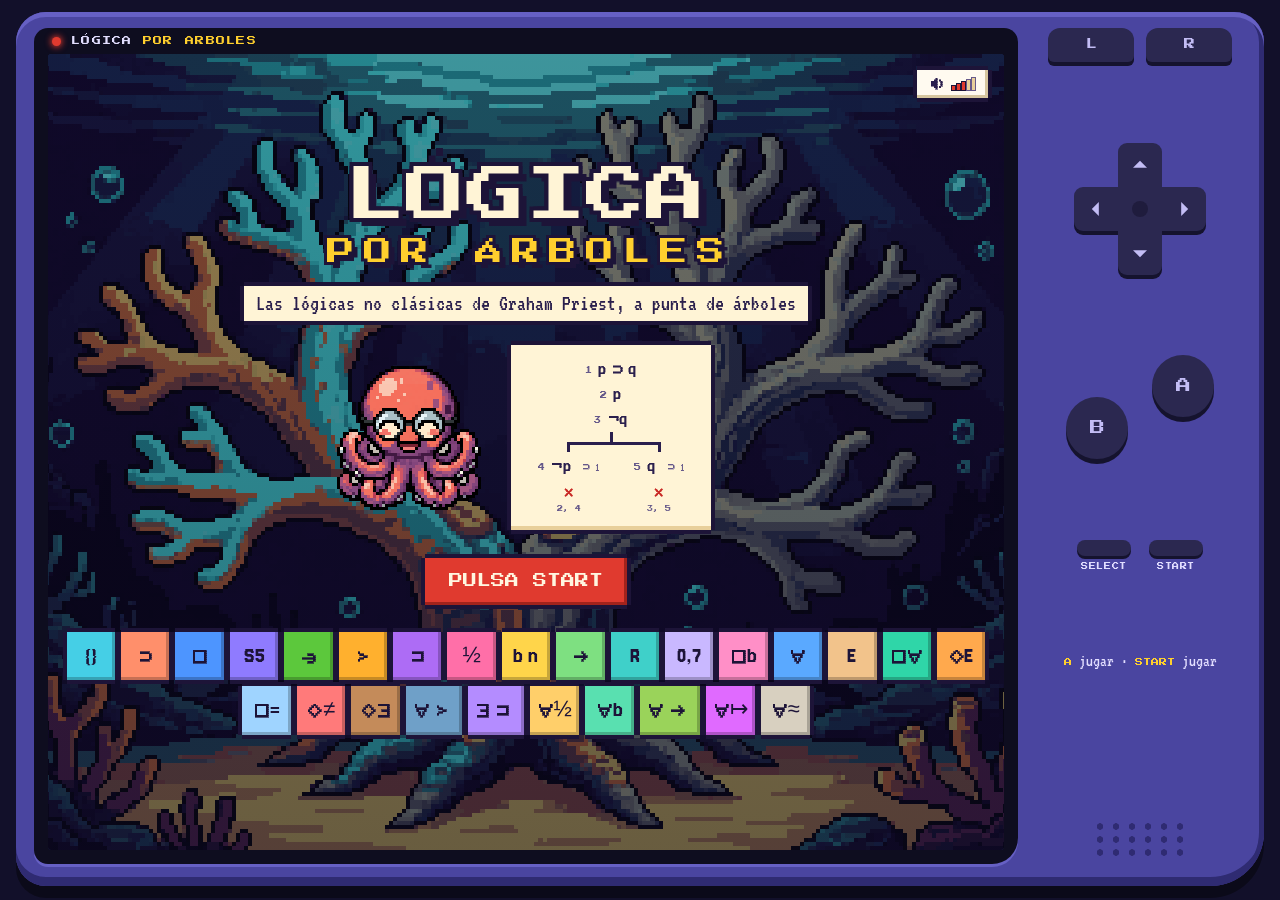
==== commit dbbe41bd: "Fondo de portada con PixelLab según el sistema de prueba Co-Authored-By: Claude Sonnet 5.5 <noreply@" ====
--- a/Logica por Arboles.html
+++ b/Logica por Arboles.html
@@ -9,6 +9,7 @@
 @font-face { font-family: 'VT323'; font-style: normal; font-weight: 400; font-display: block; src: url([data-uri]) format('woff2'); }
 @font-face { font-family: 'Press Start 2P'; font-style: normal; font-weight: 400; font-display: block; src: url([data-uri]) format('woff2'); }
 :root {
+  --img-title: url([data-uri]);
   --img-w0: url([data-uri]);
   --img-w1: url([data-uri]);
   --img-w10: url([data-uri]);
@@ -109,6 +110,14 @@
   --veil: color-mix(in srgb, var(--bg) 28%, transparent);
   background-image: linear-gradient(var(--veil), var(--veil)), var(--bgimg, none);
   background-size: cover; background-position: center; background-repeat: no-repeat; background-attachment: scroll;
+  image-rendering: pixelated;
+}
+
+/* fondo de la portada (tools/portadas.py): una escena según el sistema de prueba, bajo un velo oscuro para que se lean el título y los paneles */
+.screen.scr-title {
+  --bgimg: var(--img-title);
+  background-image: linear-gradient(rgba(14, 12, 34, .34), rgba(14, 12, 34, .5)), var(--bgimg, none);
+  background-size: cover; background-position: center; background-repeat: no-repeat;
   image-rendering: pixelated;
 }
 
